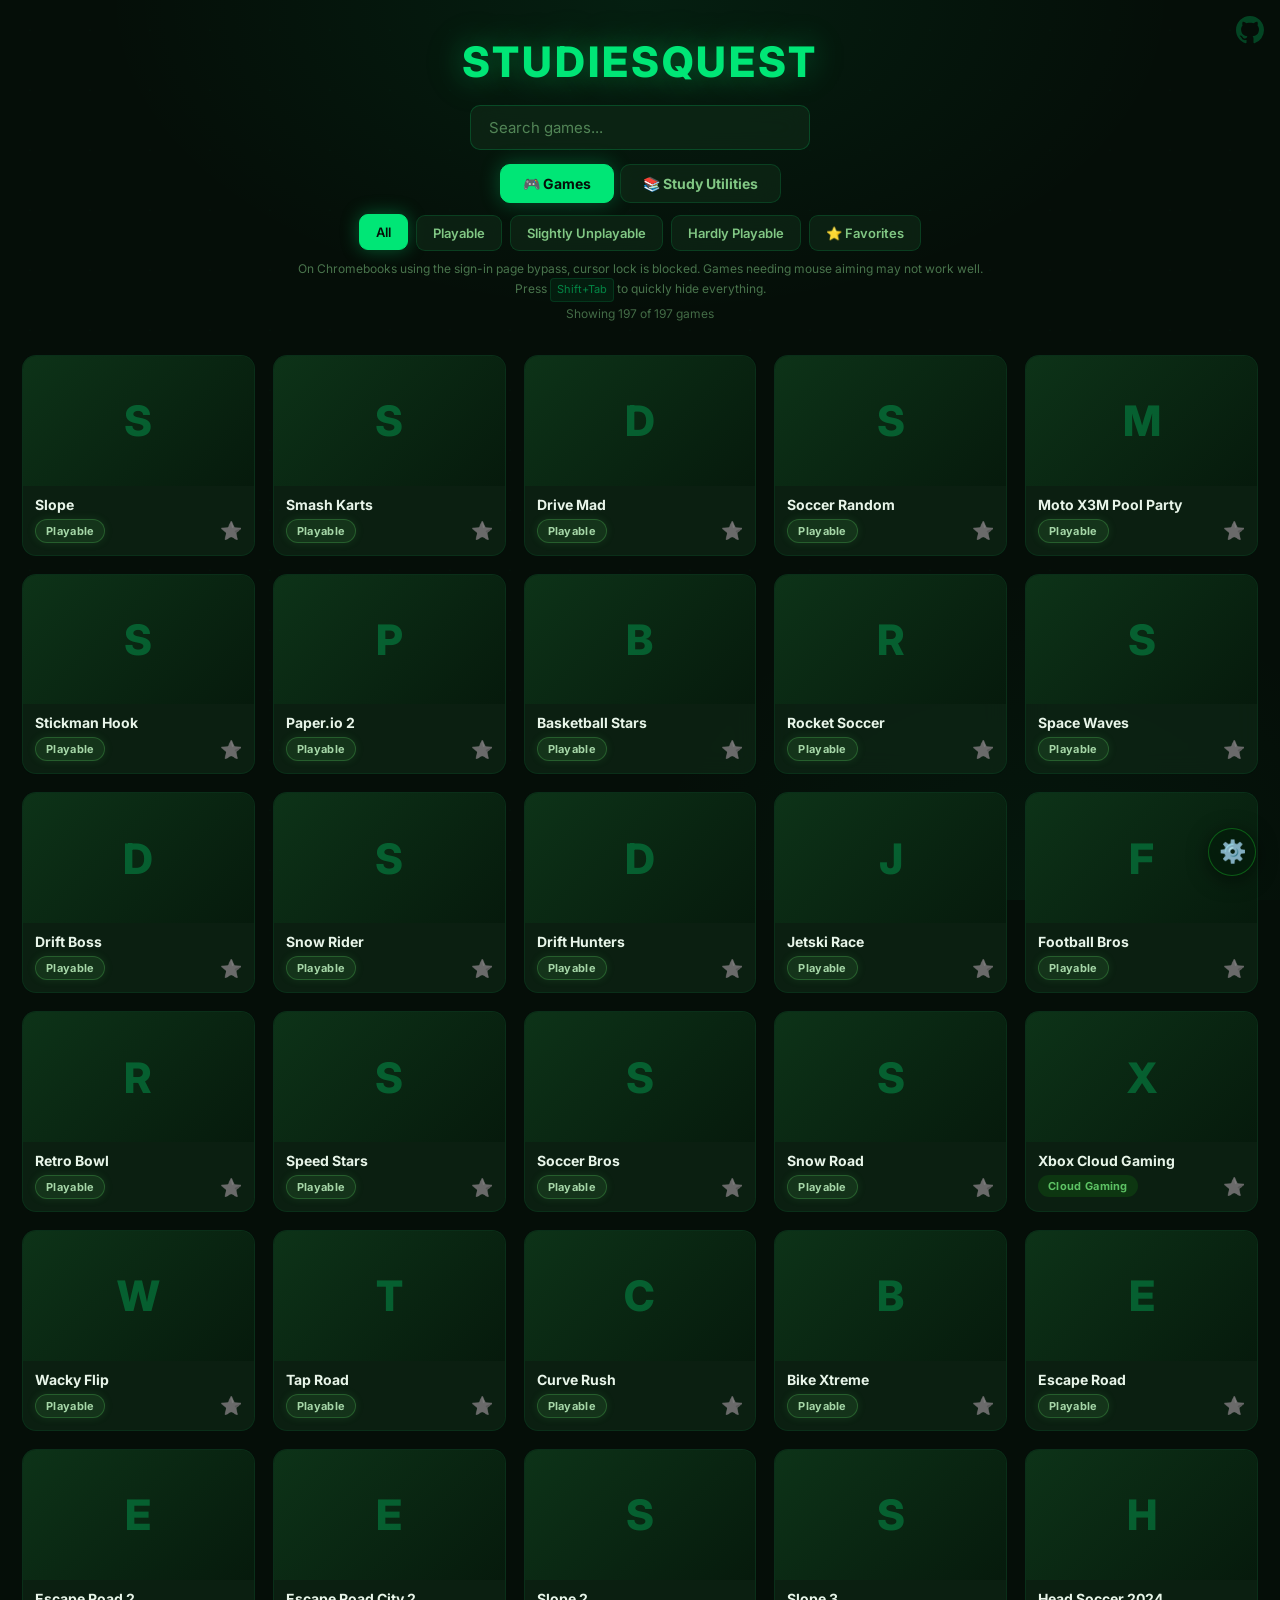
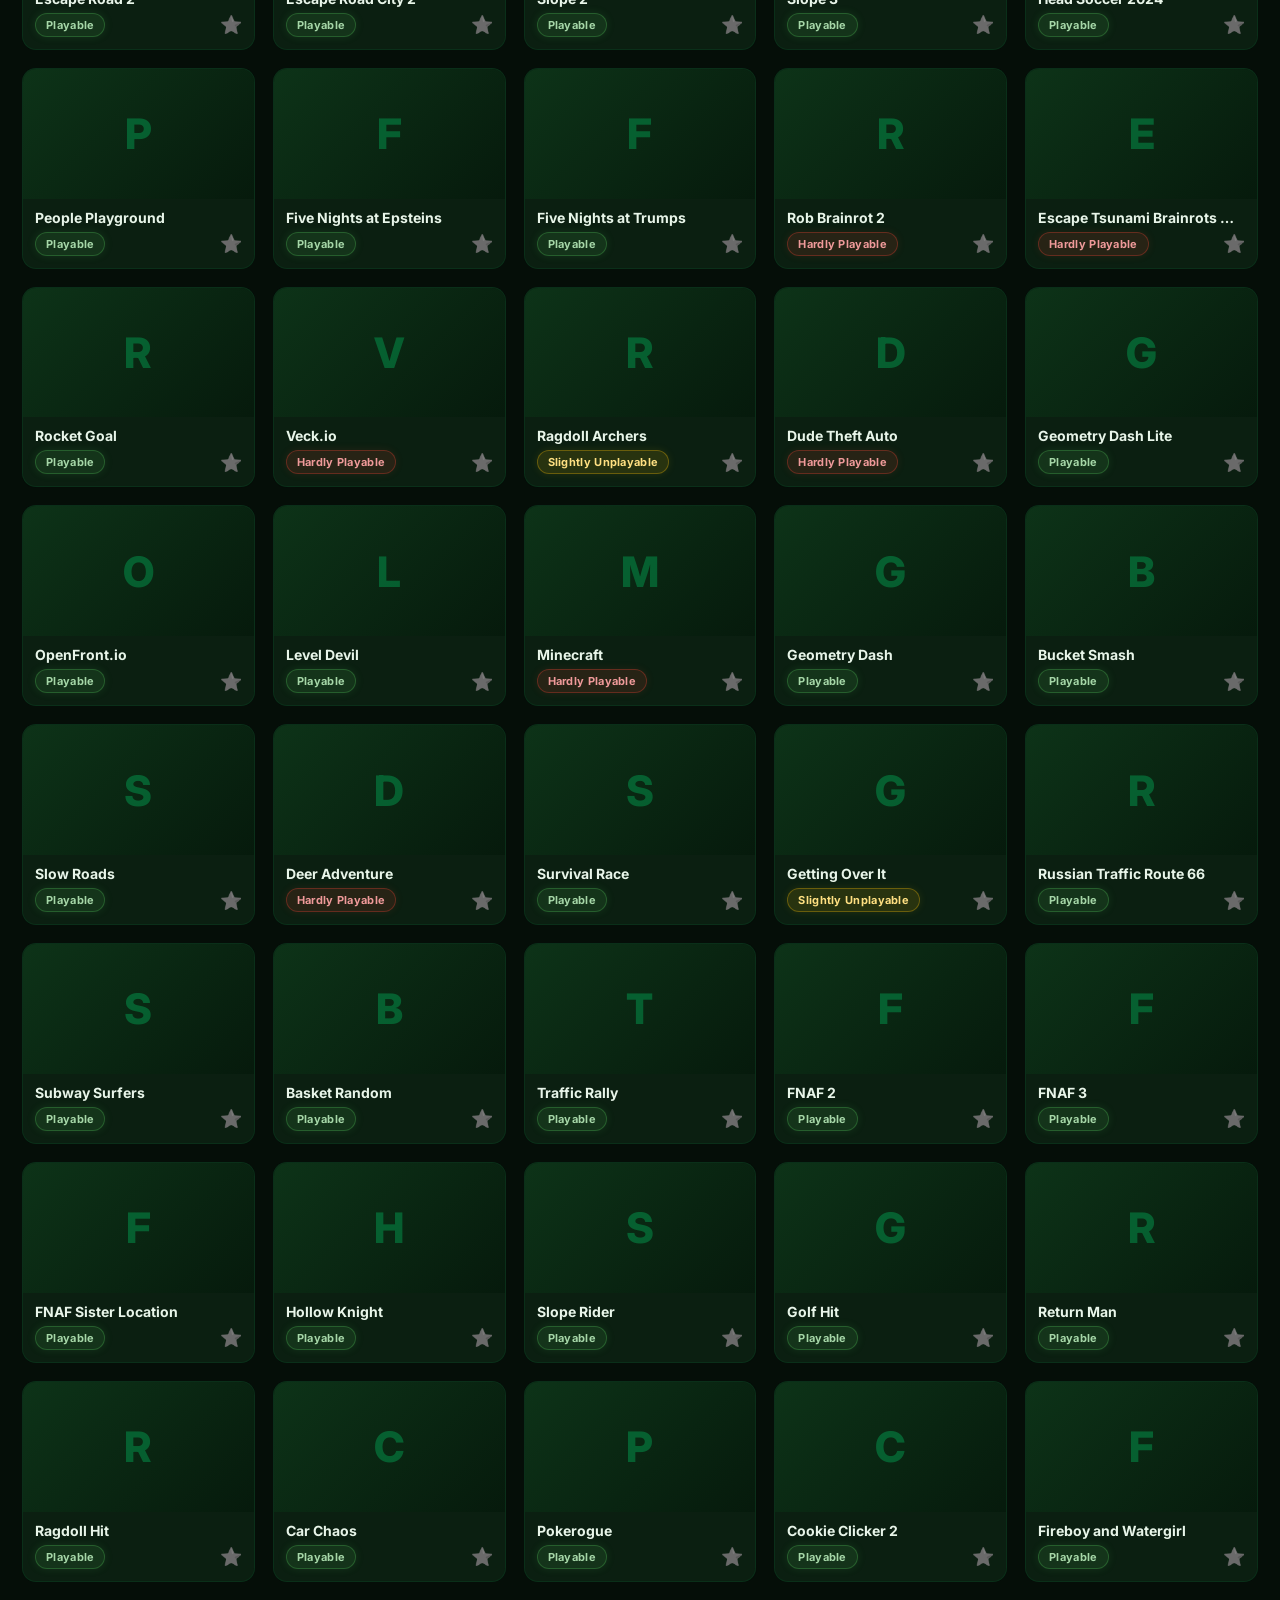
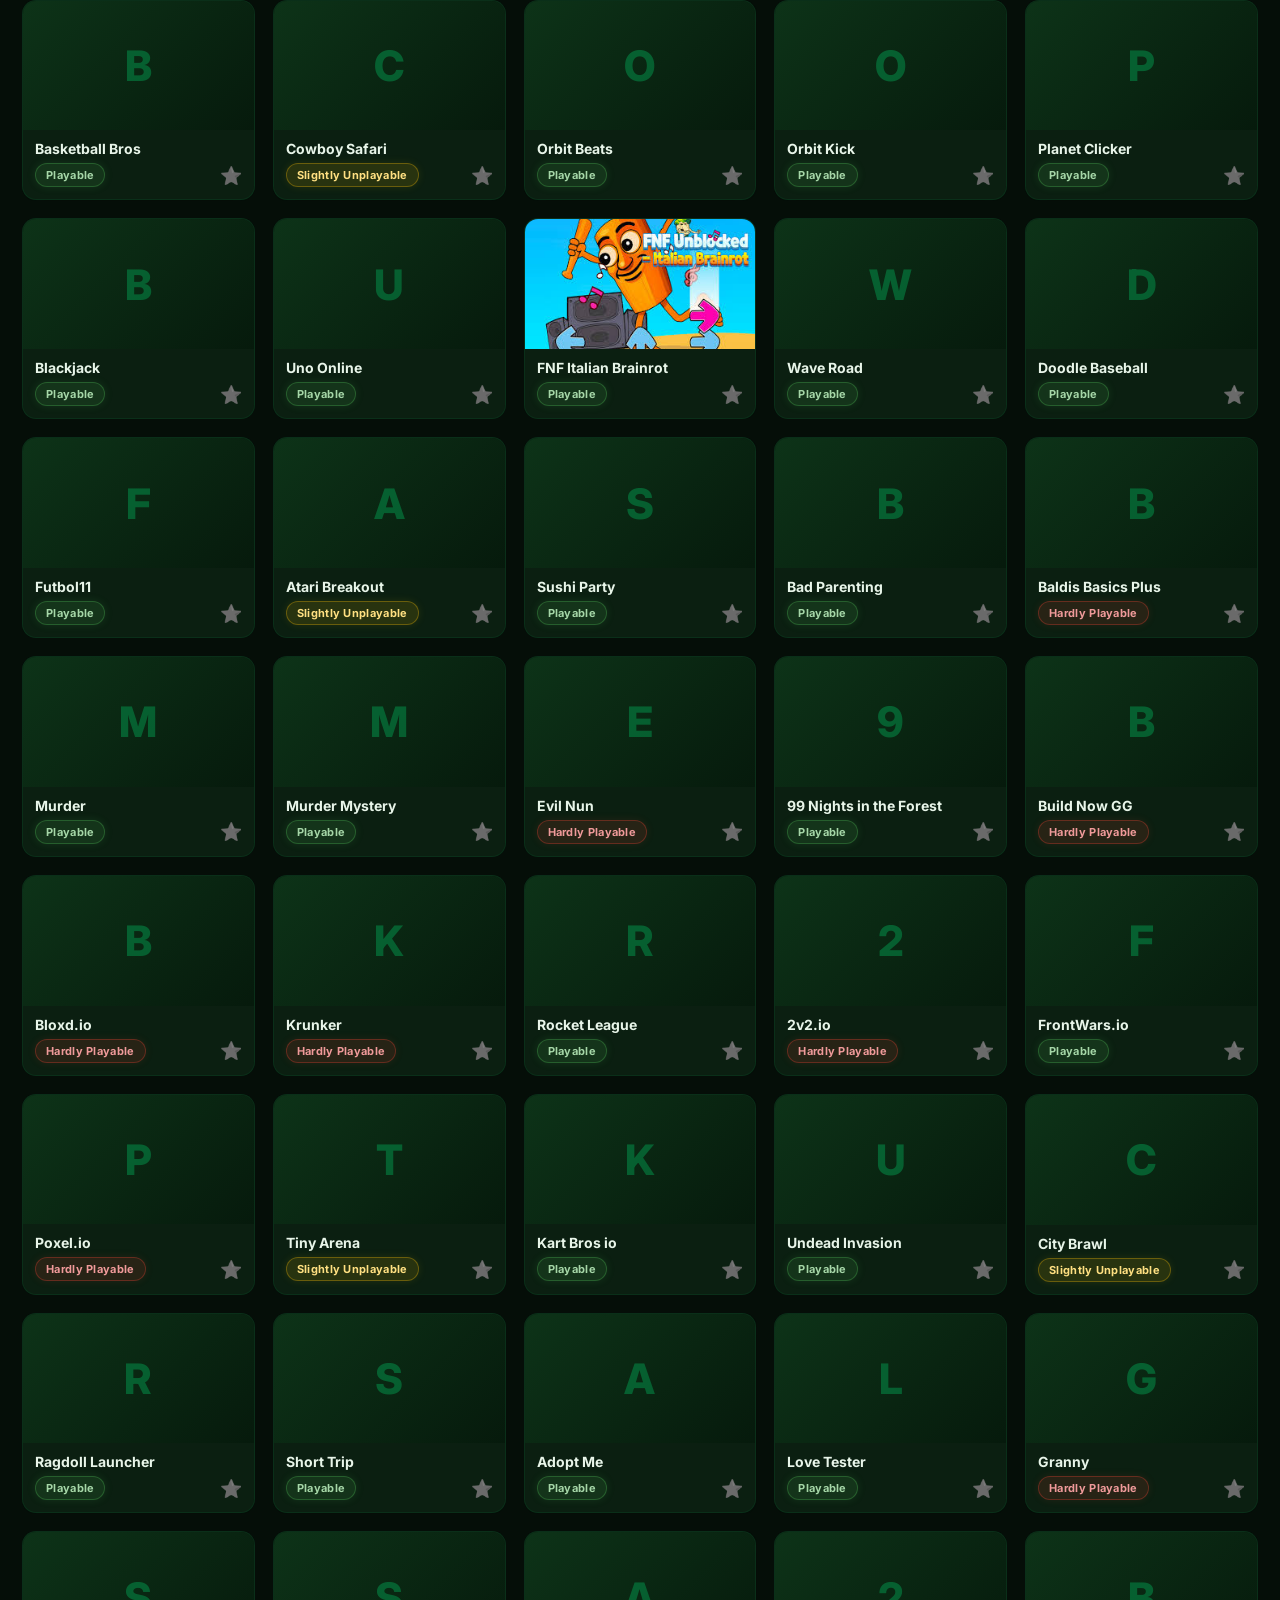
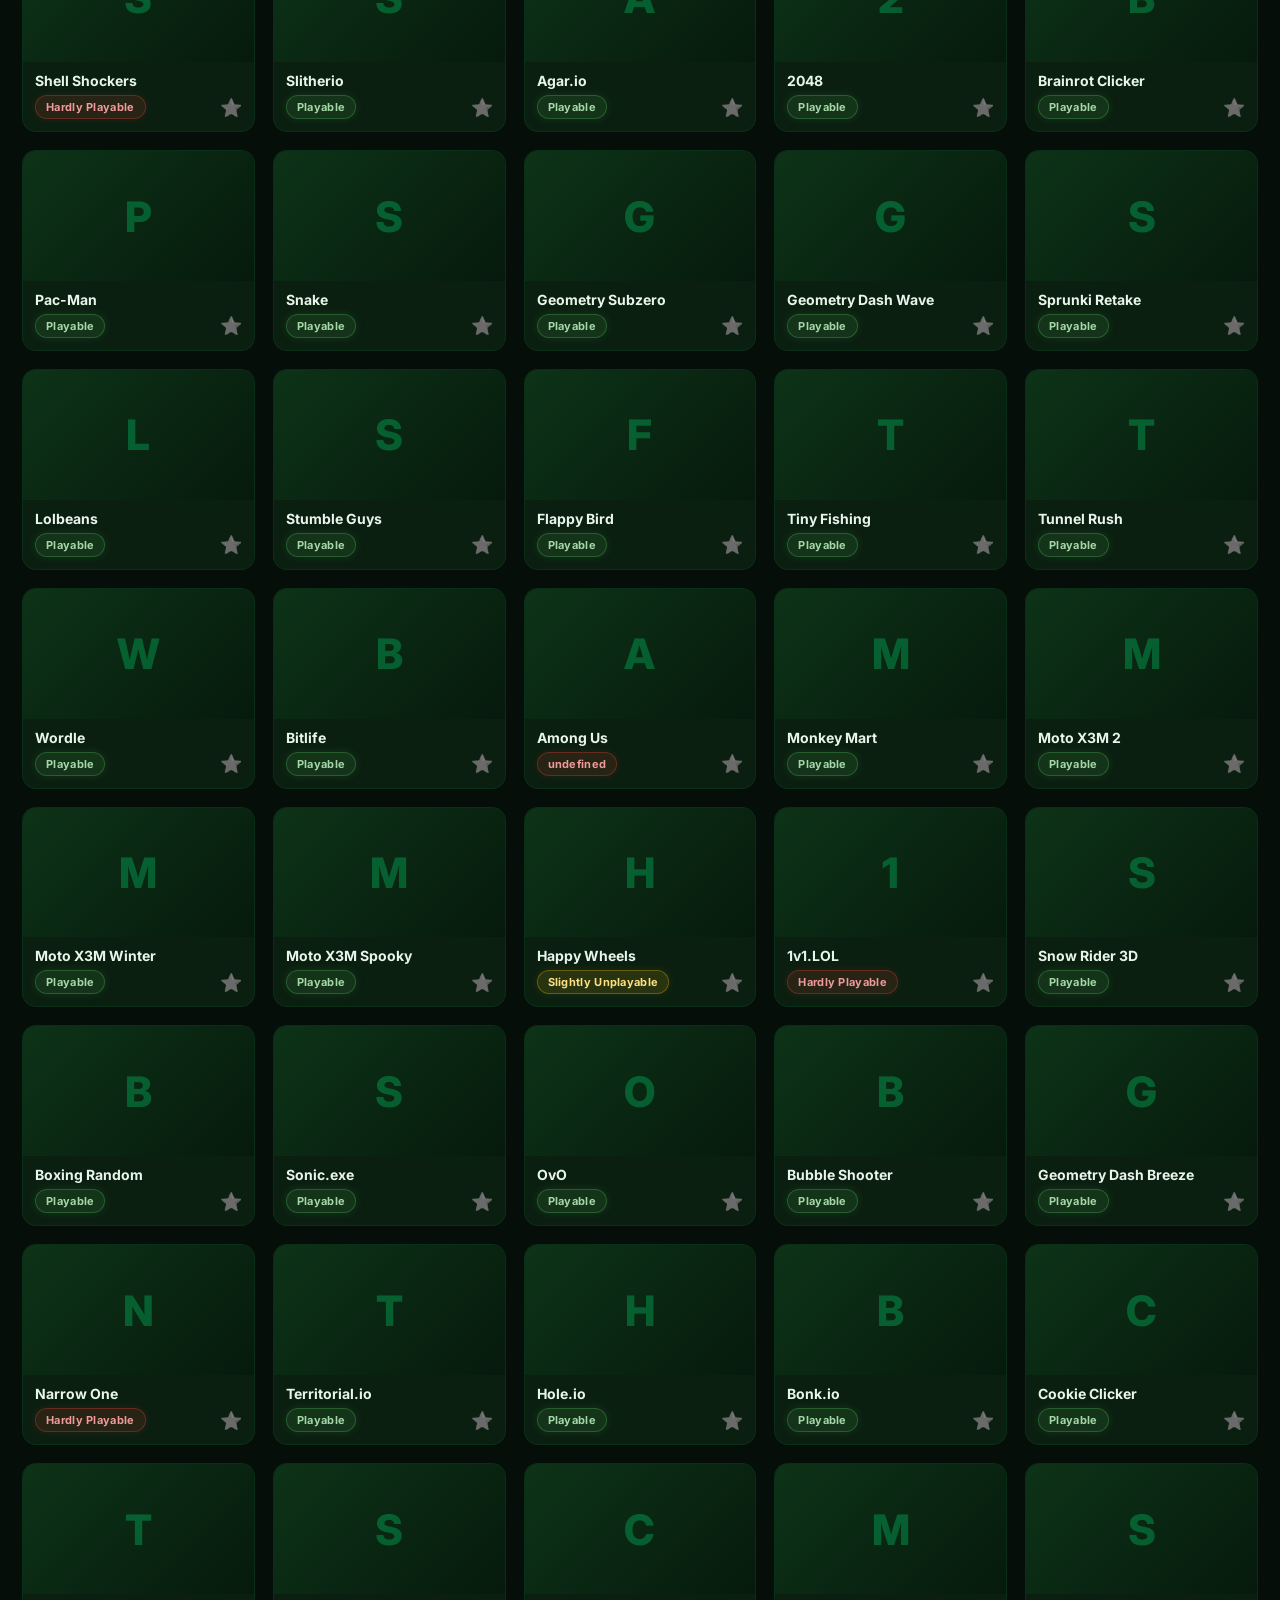
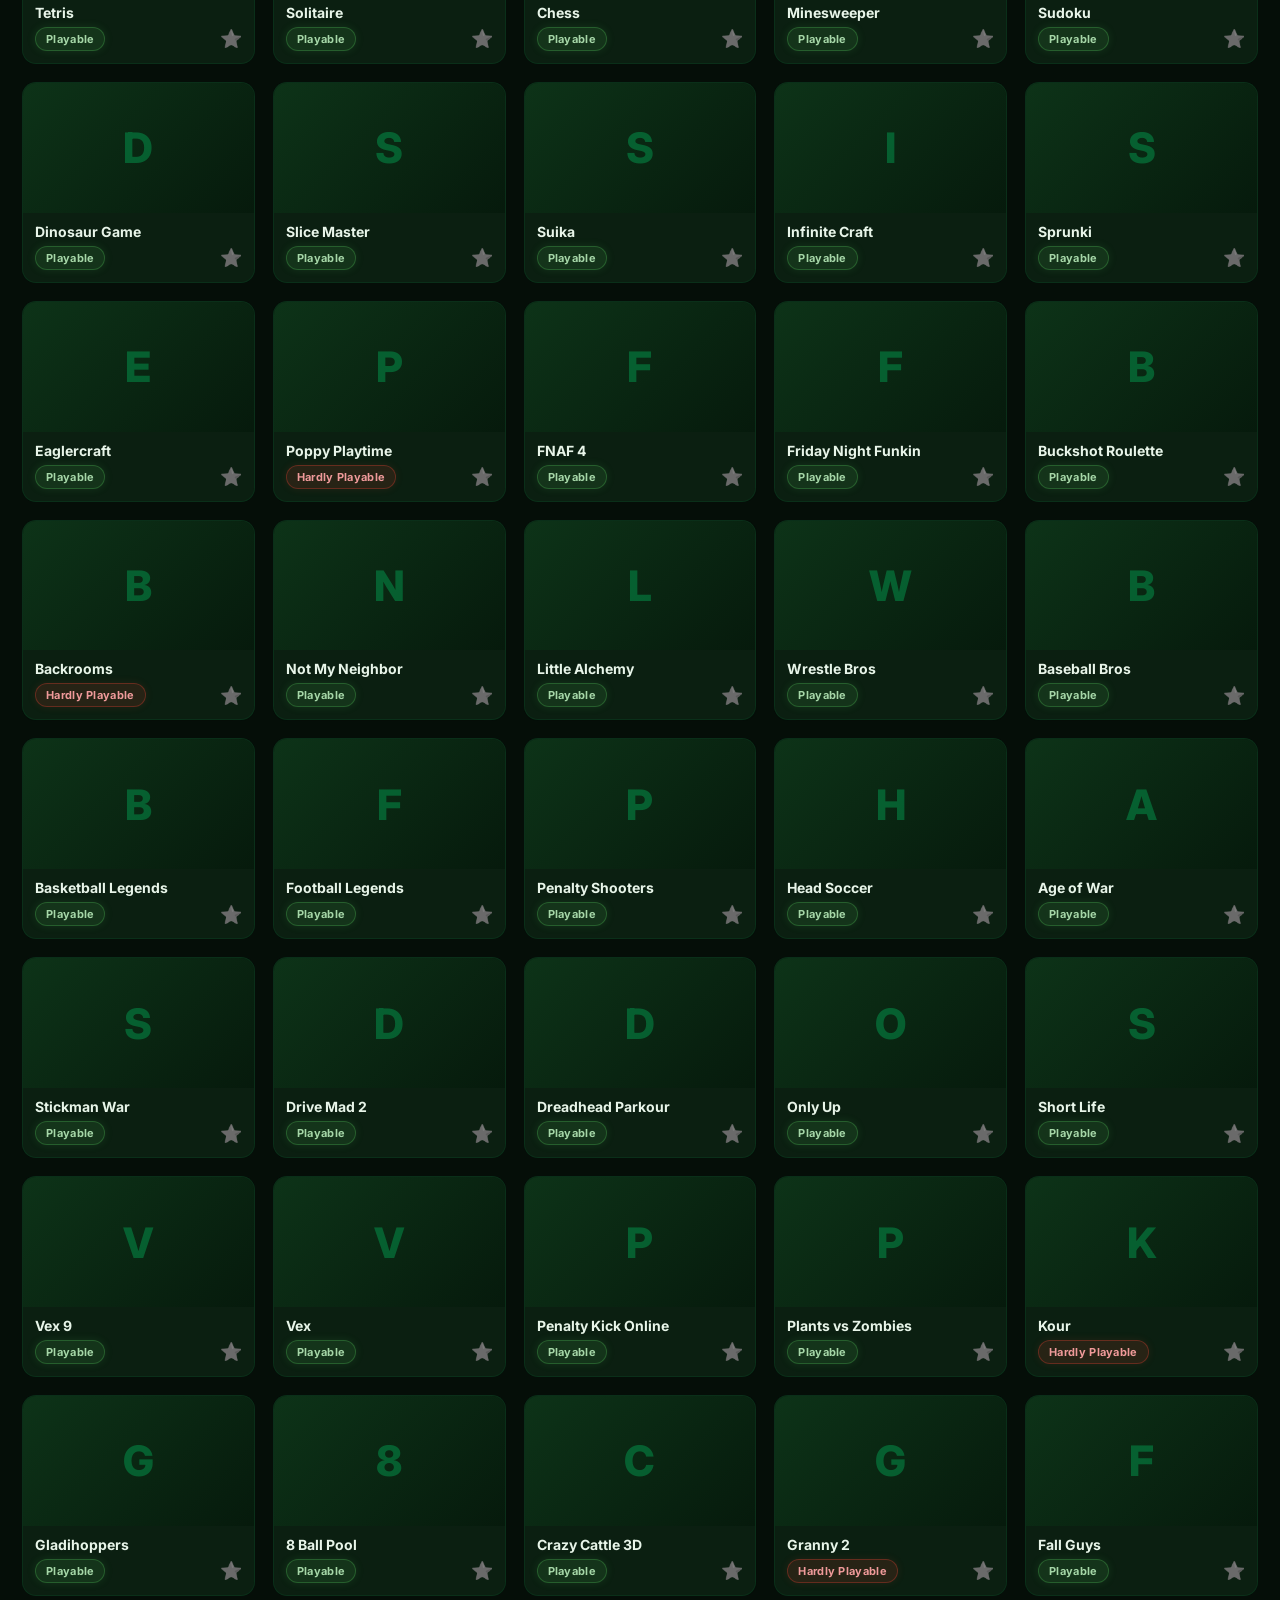
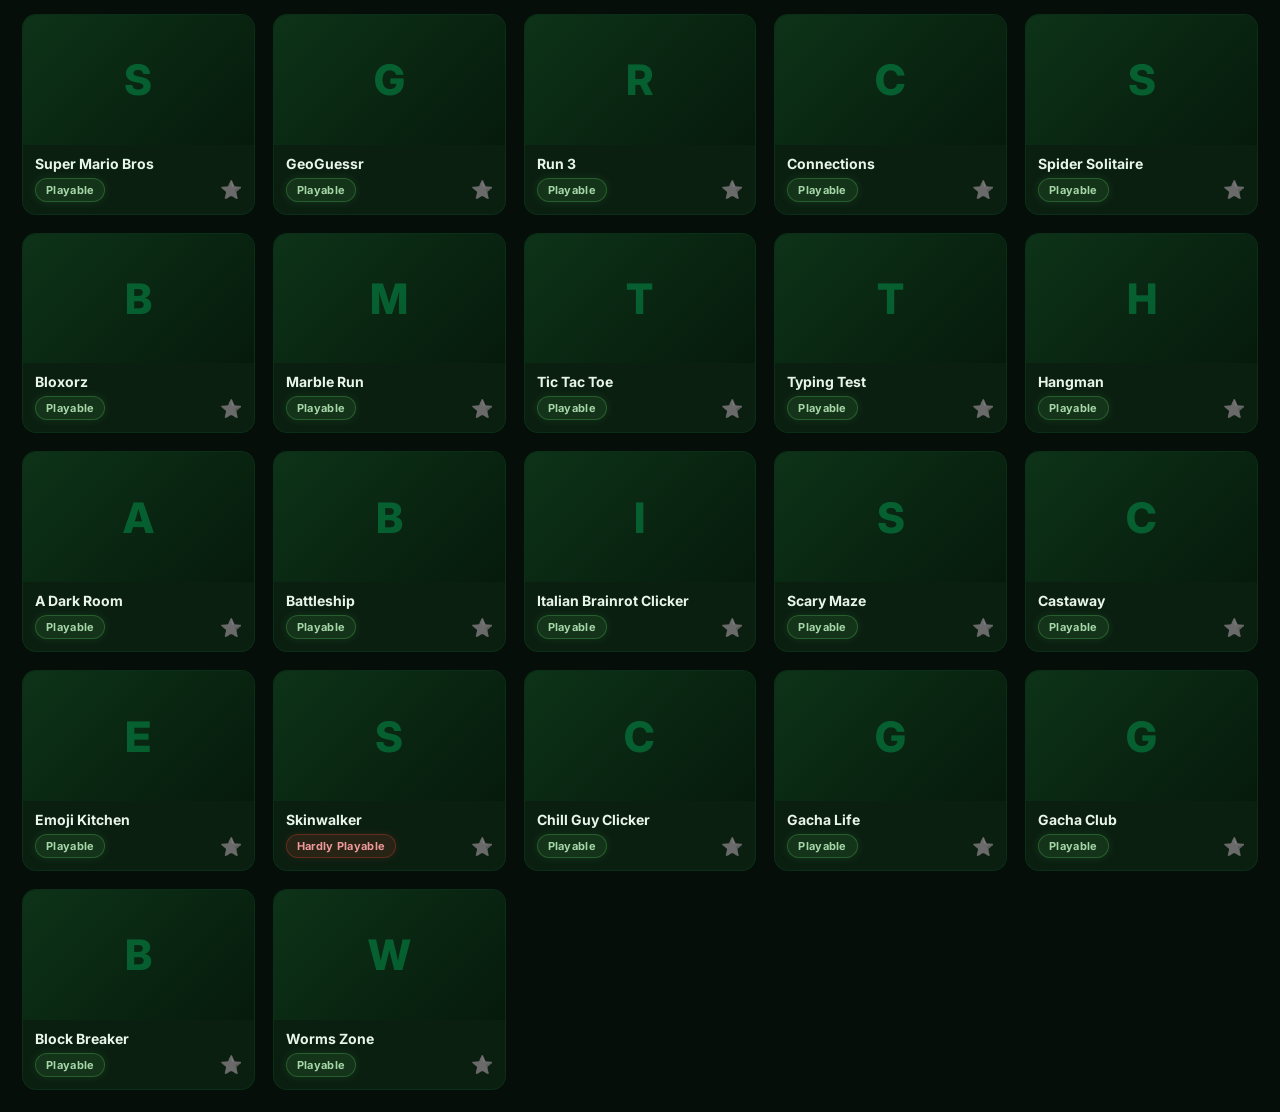
==== index.html @ 0394366f "Update index.html" ====
<!DOCTYPE html>
<html lang="en">

<head>
  <meta charset="UTF-8">
  <meta name="viewport" content="width=device-width, initial-scale=1.0">
  <title>StudiesQuest - Play Premium Unblocked Games Free</title>
  <meta name="description" content="Welcome to StudiesQuest! The ultimate premium unblocked games site. Play Subway Surfers, FNAF, Drift Boss, Slope, and over 100 free unblocked games perfectly optimized for Chromebooks and school.">
  <meta name="keywords" content="StudiesQuest, unblocked games, free games, chromebook games, play at school, HTML5 games, slope unblocked, FNAF games, study games">
  
  <link rel="icon" href="output.jpg" type="image/jpeg">
  <link rel="apple-touch-icon" href="output.jpg">
  
  <meta property="og:title" content="StudiesQuest - Premium Unblocked Games">
  <meta property="og:description" content="Play the best unblocked games safely and easily at StudiesQuest. Perfect for Chromebooks.">
  <meta property="og:image" content="output.jpg">
  <link rel="stylesheet" href="style.css">
</head>

<body>

  
  <div class="ad-sidebar ad-left">
    <button class="ad-close" onclick="this.parentElement.style.transform='translateX(-200%)'" title="Hide Ad">❮</button>
    <script>
      atOptions = {
        'key' : 'b64296e2ea256965fa584c721f19f8c1',
        'format' : 'iframe',
        'height' : 600,
        'width' : 160,
        'params' : {}
      };
    </script>
    <script src="https://www.highperformanceformat.com/b64296e2ea256965fa584c721f19f8c1/invoke.js"></script>
  </div>
  <div class="ad-sidebar ad-right">
    <button class="ad-close" onclick="this.parentElement.style.transform='translateX(200%)'" title="Hide Ad">❯</button>
    <script>
      atOptions = {
        'key' : 'b64296e2ea256965fa584c721f19f8c1',
        'format' : 'iframe',
        'height' : 600,
        'width' : 160,
        'params' : {}
      };
    </script>
    <script src="https://www.highperformanceformat.com/b64296e2ea256965fa584c721f19f8c1/invoke.js"></script>
  </div>

  
  <a id="gh-link" href="https://github.com/studiesquest/studiesquest.github.io" target="_blank" rel="noopener noreferrer" onclick="window.open(this.href,'_blank');return false;" title="GitHub">
    <svg viewBox="0 0 16 16" width="28" height="28" fill="currentColor">
      <path
        d="M8 0C3.58 0 0 3.58 0 8c0 3.54 2.29 6.53 5.47 7.59.4.07.55-.17.55-.38 0-.19-.01-.82-.01-1.49-2.01.37-2.53-.49-2.69-.94-.09-.23-.48-.94-.82-1.13-.28-.15-.68-.52-.01-.53.63-.01 1.08.58 1.23.82.72 1.21 1.87.87 2.33.66.07-.52.28-.87.51-1.07-1.78-.2-3.64-.89-3.64-3.95 0-.87.31-1.59.82-2.15-.08-.2-.36-1.02.08-2.12 0 0 .67-.21 2.2.82.64-.18 1.32-.27 2-.27.68 0 1.36.09 2 .27 1.53-1.04 2.2-.82 2.2-.82.44 1.1.16 1.92.08 2.12.51.56.82 1.27.82 2.15 0 3.07-1.87 3.75-3.65 3.95.29.25.54.73.54 1.48 0 1.07-.01 1.93-.01 2.2 0 .21.15.46.55.38A8.013 8.013 0 0016 8c0-4.42-3.58-8-8-8z" />
    </svg>
  </a>

  
  <button id="settings-btn" title="Panic Screen Settings">⚙️</button>

  <header>
    <h1>STUDIESQUEST</h1>

    <input id="search" placeholder="Search games...">

    
    <div class="tab-bar">
      <button class="tab-btn active" data-tab="games">🎮 Games</button>
      <button class="tab-btn" data-tab="utilities">📚 Study Utilities</button>
    </div>

    
    <div class="filters" id="game-filters">
      <button data-filter="All" class="active">All</button>
      <button data-filter="Playable">Playable</button>
      <button data-filter="Slightly Unplayable">Slightly Unplayable</button>
      <button data-filter="Hardly Playable">Hardly Playable</button>
      <button data-filter="Favorites">⭐ Favorites</button>
    </div>

    <p id="playable-info">
      On Chromebooks using the sign-in page bypass, cursor lock is blocked. Games needing mouse aiming may not work
      well. Press <kbd>Shift+Tab</kbd> to quickly hide everything.
    </p>
    <p id="game-count"></p>
  </header>

  
  <main id="grid"></main>

  
  <section id="utilities" style="display:none">
    <div class="util-grid">

      <div class="util-card" data-redirect="https://freefy.app/" id="util-music">
        <div class="util-icon">🎵</div>
        <h3>Music Player</h3>
        <p>Free lofi & chill beats — no ads, no login</p>
      </div>

      <div class="util-card" data-embed="https://www.desmos.com/calculator" id="util-desmos">
        <div class="util-icon">📐</div>
        <h3>Desmos Calculator</h3>
        <p>Graphing calculator</p>
      </div>

      <div class="util-card" data-redirect="https://www.youtube.com" id="util-yt">
        <div class="util-icon">📺</div>
        <h3>YouTube</h3>
        <p>Opens in a new tab</p>
      </div>

      <div class="util-card" data-redirect="https://chat.openai.com" id="util-chatgpt">
        <div class="util-icon">🤖</div>
        <h3>ChatGPT</h3>
        <p>Opens in a new tab</p>
      </div>

      <div class="util-card" data-redirect="https://docs.google.com" id="util-docs">
        <div class="util-icon">📝</div>
        <h3>Google Docs</h3>
        <p>Opens in a new tab</p>
      </div>

      <div class="util-card" data-redirect="https://docs.google.com/presentation" id="util-slides">
        <div class="util-icon">📊</div>
        <h3>Google Slides</h3>
        <p>Opens in a new tab</p>
      </div>


    </div>
  </section>

  
  <div id="modal">
    <button id="home">← HOME</button>
    <div id="game-loading-overlay" class="hidden" style="display:none;">
      <div class="loading-brand">STUDIESQUEST</div>
      <div class="loading-text">Loading main game...</div>
    </div>
    <iframe id="gameFrame" allowfullscreen></iframe>
  </div>

  
  <div id="redirect-popup">
    <div class="popup-card">
      <div class="popup-icon">🔗</div>
      <h2 id="popup-title">External Redirect</h2>
      <p id="popup-msg">This will open in a new tab. We can't embed this site — do you want to continue?</p>
      <div class="popup-url" id="popup-url"></div>
      <div class="popup-actions">
        <button id="popup-cancel">Cancel</button>
        <button id="popup-go">Continue &rarr;</button>
      </div>
    </div>
  </div>

  
  <div id="panic">
    
            <div class="panic-signin-container panic-email-container">
              <svg class="panic-google-logo" viewBox="0 0 76 24" width="76" height="24"
                xmlns="http://www.w3.org/2000/svg">
                <path
                  d="M9.44 11.693v2.85h5.45c-.22 1.503-1.637 4.398-5.45 4.398-3.284 0-5.964-2.73-5.964-6.096s2.68-6.096 5.964-6.096c1.84 0 3.072.784 3.774 1.455l2.254-2.172C13.91 4.58 11.895 3.5 9.44 3.5 4.225 3.5 0 7.726 0 12.94s4.225 9.44 9.44 9.44c5.45 0 9.073-3.832 9.073-9.24 0-.613-.06-1.127-.156-1.447H9.44"
                  fill="#4285F4" />
                <path
                  d="M29.98 12.833c0-3.37-2.316-5.83-5.657-5.83-3.34 0-5.753 2.46-5.753 5.83 0 3.328 2.413 5.817 5.753 5.817 3.34 0 5.657-2.49 5.657-5.817zm-2.85 0c0 1.96-1.39 3.26-2.807 3.26-1.417 0-2.825-1.3-2.825-3.26 0-1.983 1.408-3.275 2.825-3.275 1.418 0 2.807 1.292 2.807 3.275z"
                  fill="#EA4335" />
                <path
                  d="M42.3 12.833c0-3.37-2.317-5.83-5.658-5.83-3.34 0-5.753 2.46-5.753 5.83 0 3.328 2.413 5.817 5.753 5.817 3.34 0 5.658-2.49 5.658-5.817zm-2.85 0c0 1.96-1.39 3.26-2.808 3.26-1.417 0-2.825-1.3-2.825-3.26 0-1.983 1.408-3.275 2.825-3.275 1.418 0 2.808 1.292 2.808 3.275z"
                  fill="#FBBC05" />
                <path
                  d="M53.945 7.62v10.51c0 4.14-2.807 5.84-5.54 5.84-2.81 0-4.524-1.88-5.17-3.4l2.45-1.02c.41 1 1.41 2.05 2.71 2.05 1.77 0 2.89-1.09 2.89-3.18v-.78h-.09c-.61.75-1.8 1.44-3.18 1.44-3.04 0-5.69-2.58-5.69-5.77 0-3.21 2.65-5.82 5.69-5.82 1.39 0 2.57.69 3.18 1.42h.09V7.62h2.66zm-2.58 5.25c0-1.93-1.31-3.27-2.73-3.27-1.45 0-2.81 1.34-2.81 3.27 0 1.91 1.36 3.23 2.81 3.23 1.42 0 2.73-1.32 2.73-3.23z"
                  fill="#4285F4" />
                <path d="M57.695 3.8h2.86v14.65h-2.86V3.8z" fill="#34A853" />
                <path
                  d="M68.528 15.34l2.254 1.5c-.722 1.07-2.453 2.74-5.228 2.74-3.328 0-5.707-2.55-5.707-5.76 0-3.42 2.453-5.83 5.422-5.83 2.978 0 4.5 2.45 4.965 3.77l.285.71-7.85 3.25c.594 1.17 1.5 1.78 2.88 1.78 1.39 0 2.27-.68 2.98-1.45zm-6.02-2.77l5.06-2.1c-.28-.66-1.03-1.12-1.95-1.12-1.25 0-2.99 1.07-3.11 3.22z"
                  fill="#EA4335" />
              </svg>
              <h1 class="panic-signin-title">Sign in</h1>
              <p class="panic-signin-subtitle">to continue to <span id="panic-app-name">Google Docs</span></p>
              <div class="panic-signin-input-box">
                <input type="text" class="panic-signin-input" id="panic-email-input" placeholder=" ">
                <label class="panic-signin-label">Email or phone</label>
              </div>
              <div class="panic-signin-actions">
                <button class="panic-signin-forgot" id="panic-forgot">Forgot email?</button>
              </div>
              <p class="panic-signin-guest">Not your computer? Use Guest mode to sign in privately. <a href="#" id="panic-learn-more">Learn
                  more about using Guest mode</a></p>
              <div class="panic-signin-bottom">
                <button class="panic-signin-create" id="panic-create">Create account</button>
                <button class="panic-signin-next" id="panic-email-next">Next</button>
              </div>
            </div>

            <div class="panic-signin-container panic-create-container" style="display:none;">
              <svg class="panic-google-logo" viewBox="0 0 76 24" width="76" height="24" xmlns="http://www.w3.org/2000/svg">
                <path d="M9.44 11.693v2.85h5.45c-.22 1.503-1.637 4.398-5.45 4.398-3.284 0-5.964-2.73-5.964-6.096s2.68-6.096 5.964-6.096c1.84 0 3.072.784 3.774 1.455l2.254-2.172C13.91 4.58 11.895 3.5 9.44 3.5 4.225 3.5 0 7.726 0 12.94s4.225 9.44 9.44 9.44c5.45 0 9.073-3.832 9.073-9.24 0-.613-.06-1.127-.156-1.447H9.44" fill="#4285F4"/>
                <path d="M29.98 12.833c0-3.37-2.316-5.83-5.657-5.83-3.34 0-5.753 2.46-5.753 5.83 0 3.328 2.413 5.817 5.753 5.817 3.34 0 5.657-2.49 5.657-5.817zm-2.85 0c0 1.96-1.39 3.26-2.807 3.26-1.417 0-2.825-1.3-2.825-3.26 0-1.983 1.408-3.275 2.825-3.275 1.418 0 2.807 1.292 2.807 3.275z" fill="#EA4335"/>
                <path d="M42.3 12.833c0-3.37-2.317-5.83-5.658-5.83-3.34 0-5.753 2.46-5.753 5.83 0 3.328 2.413 5.817 5.753 5.817 3.34 0 5.658-2.49 5.658-5.817zm-2.85 0c0 1.96-1.39 3.26-2.808 3.26-1.417 0-2.825-1.3-2.825-3.26 0-1.983 1.408-3.275 2.825-3.275 1.418 0 2.808 1.292 2.808 3.275z" fill="#FBBC05"/>
                <path d="M53.945 7.62v10.51c0 4.14-2.807 5.84-5.54 5.84-2.81 0-4.524-1.88-5.17-3.4l2.45-1.02c.41 1 1.41 2.05 2.71 2.05 1.77 0 2.89-1.09 2.89-3.18v-.78h-.09c-.61.75-1.8 1.44-3.18 1.44-3.04 0-5.69-2.58-5.69-5.77 0-3.21 2.65-5.82 5.69-5.82 1.39 0 2.57.69 3.18 1.42h.09V7.62h2.66zm-2.58 5.25c0-1.93-1.31-3.27-2.73-3.27-1.45 0-2.81 1.34-2.81 3.27 0 1.91 1.36 3.23 2.81 3.23 1.42 0 2.73-1.32 2.73-3.23z" fill="#4285F4"/>
                <path d="M57.695 3.8h2.86v14.65h-2.86V3.8z" fill="#34A853"/>
                <path d="M68.528 15.34l2.254 1.5c-.722 1.07-2.453 2.74-5.228 2.74-3.328 0-5.707-2.55-5.707-5.76 0-3.42 2.453-5.83 5.422-5.83 2.978 0 4.5 2.45 4.965 3.77l.285.71-7.85 3.25c.594 1.17 1.5 1.78 2.88 1.78 1.39 0 2.27-.68 2.98-1.45zm-6.02-2.77l5.06-2.1c-.28-.66-1.03-1.12-1.95-1.12-1.25 0-2.99 1.07-3.11 3.22z" fill="#EA4335"/>
              </svg>
              <h1 class="panic-signin-title">Create your Google Account</h1>
              <p class="panic-signin-subtitle">to continue to <span class="panic-app-name-mirror">Google Docs</span></p>
              <div style="display:flex; gap:12px;">
                <div class="panic-signin-input-box" style="flex:1;">
                  <input type="text" class="panic-signin-input" placeholder=" ">
                  <label class="panic-signin-label">First name</label>
                </div>
                <div class="panic-signin-input-box" style="flex:1;">
                  <input type="text" class="panic-signin-input" placeholder=" ">
                  <label class="panic-signin-label">Last name</label>
                </div>
              </div>
              <div class="panic-signin-input-box">
                <input type="text" class="panic-signin-input" placeholder=" ">
                <label class="panic-signin-label">Username</label>
              </div>
              <p style="font-size:12px; color:#5f6368; margin:4px 0 16px;">You can use letters, numbers, and periods.</p>
              <div style="display:flex; gap:12px;">
                <div class="panic-signin-input-box" style="flex:1;">
                  <input type="password" class="panic-signin-input" placeholder=" ">
                  <label class="panic-signin-label">Password</label>
                </div>
                <div class="panic-signin-input-box" style="flex:1;">
                  <input type="password" class="panic-signin-input" placeholder=" ">
                  <label class="panic-signin-label">Confirm</label>
                </div>
              </div>
              <p style="font-size:12px; color:#5f6368; margin:4px 0 0;">Use 8 or more characters with a mix of letters, numbers &amp; symbols</p>
              <div class="panic-signin-bottom" style="margin-top:24px;">
                <button class="panic-signin-create" id="panic-create-back">Sign in instead</button>
                <button class="panic-signin-next" id="panic-create-next">Next</button>
              </div>
            </div>

            <div class="panic-signin-container panic-forgot-email-container" style="display:none;">
              <svg class="panic-google-logo" viewBox="0 0 76 24" width="76" height="24" xmlns="http://www.w3.org/2000/svg">
                <path d="M9.44 11.693v2.85h5.45c-.22 1.503-1.637 4.398-5.45 4.398-3.284 0-5.964-2.73-5.964-6.096s2.68-6.096 5.964-6.096c1.84 0 3.072.784 3.774 1.455l2.254-2.172C13.91 4.58 11.895 3.5 9.44 3.5 4.225 3.5 0 7.726 0 12.94s4.225 9.44 9.44 9.44c5.45 0 9.073-3.832 9.073-9.24 0-.613-.06-1.127-.156-1.447H9.44" fill="#4285F4"/>
                <path d="M29.98 12.833c0-3.37-2.316-5.83-5.657-5.83-3.34 0-5.753 2.46-5.753 5.83 0 3.328 2.413 5.817 5.753 5.817 3.34 0 5.657-2.49 5.657-5.817zm-2.85 0c0 1.96-1.39 3.26-2.807 3.26-1.417 0-2.825-1.3-2.825-3.26 0-1.983 1.408-3.275 2.825-3.275 1.418 0 2.807 1.292 2.807 3.275z" fill="#EA4335"/>
                <path d="M42.3 12.833c0-3.37-2.317-5.83-5.658-5.83-3.34 0-5.753 2.46-5.753 5.83 0 3.328 2.413 5.817 5.753 5.817 3.34 0 5.658-2.49 5.658-5.817zm-2.85 0c0 1.96-1.39 3.26-2.808 3.26-1.417 0-2.825-1.3-2.825-3.26 0-1.983 1.408-3.275 2.825-3.275 1.418 0 2.808 1.292 2.808 3.275z" fill="#FBBC05"/>
                <path d="M53.945 7.62v10.51c0 4.14-2.807 5.84-5.54 5.84-2.81 0-4.524-1.88-5.17-3.4l2.45-1.02c.41 1 1.41 2.05 2.71 2.05 1.77 0 2.89-1.09 2.89-3.18v-.78h-.09c-.61.75-1.8 1.44-3.18 1.44-3.04 0-5.69-2.58-5.69-5.77 0-3.21 2.65-5.82 5.69-5.82 1.39 0 2.57.69 3.18 1.42h.09V7.62h2.66zm-2.58 5.25c0-1.93-1.31-3.27-2.73-3.27-1.45 0-2.81 1.34-2.81 3.27 0 1.91 1.36 3.23 2.81 3.23 1.42 0 2.73-1.32 2.73-3.23z" fill="#4285F4"/>
                <path d="M57.695 3.8h2.86v14.65h-2.86V3.8z" fill="#34A853"/>
                <path d="M68.528 15.34l2.254 1.5c-.722 1.07-2.453 2.74-5.228 2.74-3.328 0-5.707-2.55-5.707-5.76 0-3.42 2.453-5.83 5.422-5.83 2.978 0 4.5 2.45 4.965 3.77l.285.71-7.85 3.25c.594 1.17 1.5 1.78 2.88 1.78 1.39 0 2.27-.68 2.98-1.45zm-6.02-2.77l5.06-2.1c-.28-.66-1.03-1.12-1.95-1.12-1.25 0-2.99 1.07-3.11 3.22z" fill="#EA4335"/>
              </svg>
              <h1 class="panic-signin-title">Find your email</h1>
              <p class="panic-signin-subtitle">Enter your recovery email or phone number</p>
              <div class="panic-signin-input-box">
                <input type="text" class="panic-signin-input" placeholder=" ">
                <label class="panic-signin-label">Phone number or recovery email</label>
              </div>
              <div class="panic-signin-input-box" style="margin-top:12px;">
                <input type="text" class="panic-signin-input" placeholder=" ">
                <label class="panic-signin-label">First name</label>
              </div>
              <div class="panic-signin-input-box" style="margin-top:12px;">
                <input type="text" class="panic-signin-input" placeholder=" ">
                <label class="panic-signin-label">Last name</label>
              </div>
              <div class="panic-signin-bottom" style="margin-top:24px;">
                <button class="panic-signin-create" id="panic-forgot-email-back">Sign in instead</button>
                <button class="panic-signin-next" id="panic-forgot-email-next">Next</button>
              </div>
            </div>

            <div class="panic-signin-container panic-forgot-pass-container" style="display:none;">
              <svg class="panic-google-logo" viewBox="0 0 76 24" width="76" height="24" xmlns="http://www.w3.org/2000/svg">
                <path d="M9.44 11.693v2.85h5.45c-.22 1.503-1.637 4.398-5.45 4.398-3.284 0-5.964-2.73-5.964-6.096s2.68-6.096 5.964-6.096c1.84 0 3.072.784 3.774 1.455l2.254-2.172C13.91 4.58 11.895 3.5 9.44 3.5 4.225 3.5 0 7.726 0 12.94s4.225 9.44 9.44 9.44c5.45 0 9.073-3.832 9.073-9.24 0-.613-.06-1.127-.156-1.447H9.44" fill="#4285F4"/>
                <path d="M29.98 12.833c0-3.37-2.316-5.83-5.657-5.83-3.34 0-5.753 2.46-5.753 5.83 0 3.328 2.413 5.817 5.753 5.817 3.34 0 5.657-2.49 5.657-5.817zm-2.85 0c0 1.96-1.39 3.26-2.807 3.26-1.417 0-2.825-1.3-2.825-3.26 0-1.983 1.408-3.275 2.825-3.275 1.418 0 2.807 1.292 2.807 3.275z" fill="#EA4335"/>
                <path d="M42.3 12.833c0-3.37-2.317-5.83-5.658-5.83-3.34 0-5.753 2.46-5.753 5.83 0 3.328 2.413 5.817 5.753 5.817 3.34 0 5.658-2.49 5.658-5.817zm-2.85 0c0 1.96-1.39 3.26-2.808 3.26-1.417 0-2.825-1.3-2.825-3.26 0-1.983 1.408-3.275 2.825-3.275 1.418 0 2.808 1.292 2.808 3.275z" fill="#FBBC05"/>
                <path d="M53.945 7.62v10.51c0 4.14-2.807 5.84-5.54 5.84-2.81 0-4.524-1.88-5.17-3.4l2.45-1.02c.41 1 1.41 2.05 2.71 2.05 1.77 0 2.89-1.09 2.89-3.18v-.78h-.09c-.61.75-1.8 1.44-3.18 1.44-3.04 0-5.69-2.58-5.69-5.77 0-3.21 2.65-5.82 5.69-5.82 1.39 0 2.57.69 3.18 1.42h.09V7.62h2.66zm-2.58 5.25c0-1.93-1.31-3.27-2.73-3.27-1.45 0-2.81 1.34-2.81 3.27 0 1.91 1.36 3.23 2.81 3.23 1.42 0 2.73-1.32 2.73-3.23z" fill="#4285F4"/>
                <path d="M57.695 3.8h2.86v14.65h-2.86V3.8z" fill="#34A853"/>
                <path d="M68.528 15.34l2.254 1.5c-.722 1.07-2.453 2.74-5.228 2.74-3.328 0-5.707-2.55-5.707-5.76 0-3.42 2.453-5.83 5.422-5.83 2.978 0 4.5 2.45 4.965 3.77l.285.71-7.85 3.25c.594 1.17 1.5 1.78 2.88 1.78 1.39 0 2.27-.68 2.98-1.45zm-6.02-2.77l5.06-2.1c-.28-.66-1.03-1.12-1.95-1.12-1.25 0-2.99 1.07-3.11 3.22z" fill="#EA4335"/>
              </svg>
              <h1 class="panic-signin-title">Account recovery</h1>
              <p class="panic-signin-subtitle" id="panic-recovery-email-show"></p>
              <p class="panic-signin-subtitle">Enter the last password you remember for this Google Account</p>
              <div class="panic-signin-input-box">
                <input type="password" class="panic-signin-input" placeholder=" ">
                <label class="panic-signin-label">Last password you remember</label>
              </div>
              <div class="panic-signin-bottom" style="margin-top:24px;">
                <button class="panic-signin-create" id="panic-forgot-pass-try">Try another way</button>
                <button class="panic-signin-next" id="panic-forgot-pass-next">Next</button>
              </div>
            </div>

            <div id="panic-learn-more-tooltip" style="display:none;">
              <div class="panic-tooltip-card">
                <h3>Guest mode</h3>
                <p>If this isn't your computer, you can use Guest mode to sign in privately. <strong>Guest mode</strong> keeps your browsing activity separate from anyone who uses this computer. When you're done, close all Guest windows and your browsing info is deleted.</p>
                <p style="margin-top:8px;">This won't affect how data is handled by the websites you visit, including Google.</p>
                <button id="panic-tooltip-close" class="panic-signin-next" style="margin-top:12px;">Got it</button>
              </div>
            </div>

            
            <div class="panic-signin-container panic-password-container" style="display:none; text-align:center;">
              <svg class="panic-google-logo" viewBox="0 0 76 24" width="76" height="24"
                xmlns="http://www.w3.org/2000/svg" style="margin: 0 auto 16px;">
                <path
                  d="M9.44 11.693v2.85h5.45c-.22 1.503-1.637 4.398-5.45 4.398-3.284 0-5.964-2.73-5.964-6.096s2.68-6.096 5.964-6.096c1.84 0 3.072.784 3.774 1.455l2.254-2.172C13.91 4.58 11.895 3.5 9.44 3.5 4.225 3.5 0 7.726 0 12.94s4.225 9.44 9.44 9.44c5.45 0 9.073-3.832 9.073-9.24 0-.613-.06-1.127-.156-1.447H9.44"
                  fill="#4285F4" />
                <path
                  d="M29.98 12.833c0-3.37-2.316-5.83-5.657-5.83-3.34 0-5.753 2.46-5.753 5.83 0 3.328 2.413 5.817 5.753 5.817 3.34 0 5.657-2.49 5.657-5.817zm-2.85 0c0 1.96-1.39 3.26-2.807 3.26-1.417 0-2.825-1.3-2.825-3.26 0-1.983 1.408-3.275 2.825-3.275 1.418 0 2.807 1.292 2.807 3.275z"
                  fill="#EA4335" />
                <path
                  d="M42.3 12.833c0-3.37-2.317-5.83-5.658-5.83-3.34 0-5.753 2.46-5.753 5.83 0 3.328 2.413 5.817 5.753 5.817 3.34 0 5.658-2.49 5.658-5.817zm-2.85 0c0 1.96-1.39 3.26-2.808 3.26-1.417 0-2.825-1.3-2.825-3.26 0-1.983 1.408-3.275 2.825-3.275 1.418 0 2.808 1.292 2.808 3.275z"
                  fill="#FBBC05" />
                <path
                  d="M53.945 7.62v10.51c0 4.14-2.807 5.84-5.54 5.84-2.81 0-4.524-1.88-5.17-3.4l2.45-1.02c.41 1 1.41 2.05 2.71 2.05 1.77 0 2.89-1.09 2.89-3.18v-.78h-.09c-.61.75-1.8 1.44-3.18 1.44-3.04 0-5.69-2.58-5.69-5.77 0-3.21 2.65-5.82 5.69-5.82 1.39 0 2.57.69 3.18 1.42h.09V7.62h2.66zm-2.58 5.25c0-1.93-1.31-3.27-2.73-3.27-1.45 0-2.81 1.34-2.81 3.27 0 1.91 1.36 3.23 2.81 3.23 1.42 0 2.73-1.32 2.73-3.23z"
                  fill="#4285F4" />
                <path d="M57.695 3.8h2.86v14.65h-2.86V3.8z" fill="#34A853" />
                <path
                  d="M68.528 15.34l2.254 1.5c-.722 1.07-2.453 2.74-5.228 2.74-3.328 0-5.707-2.55-5.707-5.76 0-3.42 2.453-5.83 5.422-5.83 2.978 0 4.5 2.45 4.965 3.77l.285.71-7.85 3.25c.594 1.17 1.5 1.78 2.88 1.78 1.39 0 2.27-.68 2.98-1.45zm-6.02-2.77l5.06-2.1c-.28-.66-1.03-1.12-1.95-1.12-1.25 0-2.99 1.07-3.11 3.22z"
                  fill="#EA4335" />
              </svg>
              <h1 class="panic-signin-title" style="text-align:center;">Welcome</h1>
              <div class="panic-user-pill">
                <div class="panic-user-icon">
                  <svg focusable="false" viewBox="0 0 24 24">
                    <path
                      d="M12 2C6.48 2 2 6.48 2 12s4.48 10 10 10 10-4.48 10-10S17.52 2 12 2zm0 3c1.66 0 3 1.34 3 3s-1.34 3-3 3-3-1.34-3-3 1.34-3 3-3zm0 14.2c-2.5 0-4.71-1.28-6-3.22.03-1.99 4-3.08 6-3.08 1.99 0 5.97 1.09 6 3.08-1.29 1.94-3.5 3.22-6 3.22z"
                      fill="#5f6368" />
                  </svg>
                </div>
                <span id="panic-email-display">student@school.edu</span>
                <svg focusable="false" viewBox="0 0 24 24" class="panic-pill-drop">
                  <path d="M7 10l5 5 5-5z" fill="#5f6368" />
                </svg>
              </div>
              <div class="panic-signin-input-box" style="margin-top:40px; text-align:left;">
                <input type="password" class="panic-signin-input" placeholder=" ">
                <label class="panic-signin-label">Enter your password</label>
              </div>
              <div class="panic-show-pass">
                <input type="checkbox" id="panic-show-cb">
                <label for="panic-show-cb">Show password</label>
              </div>
              <div class="panic-pass-error" id="panic-pass-error">Wrong password. Try again or click Forgot password to reset it.</div>
              <div class="panic-signin-bottom" style="margin-top:48px;">
                <button class="panic-signin-create" id="panic-pass-forgot">Forgot password?</button>
                <button class="panic-signin-next" id="panic-pass-next">Next</button>
              </div>
            </div>

            
            <div class="panic-docs-bug-container" style="display:none;">
              <div class="panic-docs-header">
                <div class="panic-docs-left">
                  <svg focusable="false" viewBox="0 0 24 24" width="24" height="24" fill="#5f6368">
                    <path d="M3 18h18v-2H3v2zm0-5h18v-2H3v2zm0-7v2h18V6H3z" />
                  </svg>
                  <div class="panic-docs-logo">
                    <svg viewBox="0 0 40 40" width="40px" height="40px">
                      <path fill="#4285F4"
                        d="M26.5,2H13.5C11.567,2,10,3.567,10,5.5v29c0,1.933,1.567,3.5,3.5,3.5h23c1.933,0,3.5-1.567,3.5-3.5V15L26.5,2z">
                      </path>
                      <path fill="#2E58A6" d="M26.5,2v13h13L26.5,2z"></path>
                    </svg>
                    <span class="panic-docs-title">Docs</span>
                  </div>
                </div>
                <div class="panic-docs-search">
                  <svg focusable="false" viewBox="0 0 24 24" width="24" height="24" fill="#5f6368">
                    <path
                      d="M15.5 14h-.79l-.28-.27C15.41 12.59 16 11.11 16 9.5 16 5.91 13.09 3 9.5 3S3 5.91 3 9.5 5.91 16 9.5 16c1.61 0 3.09-.59 4.23-1.57l.27.28v.79l5 4.99L20.49 19l-4.99-5zm-6 0C7.01 14 5 11.99 5 9.5S7.01 5 9.5 5 14 7.01 14 9.5 11.99 14 9.5 14z" />
                  </svg>
                  <input type="text" placeholder="Search">
                </div>
                <div class="panic-docs-right">
                  
                  <div class="panic-docs-profile-bugged"></div>
                </div>
              </div>

              <div class="panic-docs-error-toast">
                <span>Something went wrong. Please reload.</span>
                <button class="panic-retry-btn">Retry</button>
              </div>

              <div class="panic-docs-main-content">
                <h2>Start a new document</h2>
                <div class="panic-docs-grid">
                  <div class="panic-docs-sq"><div class="panic-template-label">Blank</div></div>
                  <div class="panic-docs-sq"><div class="panic-template-label">Resume</div></div>
                  <div class="panic-docs-sq"><div class="panic-template-label">Letter</div></div>
                  <div class="panic-docs-sq"><div class="panic-template-label">Project proposal</div></div>
                  <div class="panic-docs-sq"><div class="panic-template-label">Brochure</div></div>
                </div>

                <h2 style="margin-top:40px;">Recent documents</h2>
                <div class="panic-docs-list-bug">
                  <div class="panic-docs-row">
                    <svg viewBox="0 0 24 24" width="20" height="20" fill="#4285F4"><path d="M14 2H6c-1.1 0-2 .9-2 2v16c0 1.1.9 2 2 2h12c1.1 0 2-.9 2-2V8l-6-6zm4 18H6V4h7v5h5v11z"/></svg>
                    <span class="panic-doc-name">Untitled document</span>
                    <span class="panic-doc-date">Mar 26, 2026</span>
                    <span class="panic-doc-owner">me</span>
                  </div>
                  <div class="panic-docs-row">
                    <svg viewBox="0 0 24 24" width="20" height="20" fill="#4285F4"><path d="M14 2H6c-1.1 0-2 .9-2 2v16c0 1.1.9 2 2 2h12c1.1 0 2-.9 2-2V8l-6-6zm4 18H6V4h7v5h5v11z"/></svg>
                    <span class="panic-doc-name">Science Lab Report — Period 3</span>
                    <span class="panic-doc-date">Mar 24, 2026</span>
                    <span class="panic-doc-owner">me</span>
                  </div>
                  <div class="panic-docs-row">
                    <svg viewBox="0 0 24 24" width="20" height="20" fill="#4285F4"><path d="M14 2H6c-1.1 0-2 .9-2 2v16c0 1.1.9 2 2 2h12c1.1 0 2-.9 2-2V8l-6-6zm4 18H6V4h7v5h5v11z"/></svg>
                    <span class="panic-doc-name">English Essay Draft</span>
                    <span class="panic-doc-date">Mar 20, 2026</span>
                    <span class="panic-doc-owner">me</span>
                  </div>
                  <div class="panic-docs-row">
                    <svg viewBox="0 0 24 24" width="20" height="20" fill="#4285F4"><path d="M14 2H6c-1.1 0-2 .9-2 2v16c0 1.1.9 2 2 2h12c1.1 0 2-.9 2-2V8l-6-6zm4 18H6V4h7v5h5v11z"/></svg>
                    <span class="panic-doc-name">History Notes — Chapter 12</span>
                    <span class="panic-doc-date">Mar 18, 2026</span>
                    <span class="panic-doc-owner">me</span>
                  </div>
                </div>
              </div>
            </div>
          </div>
  </div>

  
  <div id="settings-modal">
    <div class="settings-card">
      <h2>⚙️ Panic Screen Settings</h2>
      <div class="settings-section">
        <label>Panic Theme</label>
        <div class="theme-picker" id="theme-picker">
          <button class="theme-btn active" data-theme="docs">📝 Docs</button>
          <button class="theme-btn" data-theme="slides">📊 Slides</button>
          <button class="theme-btn" data-theme="drive">📁 Drive</button>
          <button class="theme-btn" data-theme="gmail">✉️ Gmail</button>
          <button class="theme-btn" data-theme="classroom">🎓 Classroom</button>
          <button class="theme-btn" data-theme="calendar">📅 Calendar</button>
          <button class="theme-btn" data-theme="photos">📷 Photos</button>
          <button class="theme-btn" data-theme="keep">📋 Keep</button>
          <button class="theme-btn" data-theme="maps">🗺️ Maps</button>
          <button class="theme-btn" data-theme="meet">📹 Meet</button>
        </div>
      </div>
      <div class="settings-section">
        <label for="settings-email">Set Email</label>
        <input type="text" id="settings-email" placeholder="student@school.edu">
      </div>
      <div class="settings-section">
        <label for="settings-password">Set Password</label>
        <input type="password" id="settings-password" placeholder="Set your panic password">
      </div>
      <div class="settings-section" style="margin-top: 15px;">
        <label style="display:flex; align-items:center; gap:8px;">
          <input type="checkbox" id="settings-force-panic" style="width:18px;height:18px;accent-color:#00e676;">
          Force Panic Focus (Experimental)
        </label>
        <p style="font-size:12px; color:#81c784; margin-top:6px; line-height:1.4;">
          Forces the browser to keep keyboard focus so Shift+Tab always works. <br>
          <b>Note:</b> May cause control issues in games that require mouse clicking to look around (like 1v1.LOL). Only enable if games are ignoring your panic key.
        </p>
      </div>
      <div class="settings-bottom">
        <button id="settings-save">✅ Save Settings</button>
        <button id="settings-close">✖ Close</button>
      </div>
    </div>
  </div>

  <script src="games.js"></script>
  <script src="main.js"></script>

</body>

</html>
---- style.css ----
@import url('https://fonts.googleapis.com/css2?family=Inter:wght@400;600;700;800&display=swap');


:root {
  --bg-deep: #050e08;
  --bg-mid: #0a1e10;
  --bg-card: rgba(16, 42, 24, 0.65);
  --accent: #00e676;
  --accent-dim: rgba(0, 230, 118, 0.15);
  --accent-glow: rgba(0, 230, 118, 0.35);
  --text: #e8f5e9;
  --text-muted: #81c784;
  --radius: 14px;
  --glass-blur: 12px;
}



* {
  box-sizing: border-box;
  margin: 0;
  padding: 0;
}

body {
  font-family: 'Inter', system-ui, sans-serif;
  background: var(--bg-deep);
  color: var(--text);
  overflow-x: hidden;
  min-height: 100vh;
}

body::before {
  content: "";
  position: fixed;
  inset: 0;
  background:
    radial-gradient(ellipse 60% 50% at 50% 0%, rgba(0, 230, 118, 0.08) 0%, transparent 70%),
    radial-gradient(ellipse 50% 60% at 80% 100%, rgba(0, 180, 90, 0.06) 0%, transparent 60%),
    var(--bg-deep);
  z-index: -2;
}

body::after {
  content: "";
  position: fixed;
  inset: 0;
  background: url("data:image/svg+xml,%3Csvg width='60' height='60' xmlns='http://www.w3.org/2000/svg'%3E%3Cdefs%3E%3Cpattern id='g' width='60' height='60' patternUnits='userSpaceOnUse'%3E%3Ccircle cx='30' cy='30' r='.6' fill='%2300e676' opacity='.07'/%3E%3C/pattern%3E%3C/defs%3E%3Crect width='60' height='60' fill='url(%23g)'/%3E%3C/svg%3E");
  z-index: -1;
  pointer-events: none;
}


::-webkit-scrollbar {
  width: 8px;
}

::-webkit-scrollbar-track {
  background: var(--bg-deep);
}

::-webkit-scrollbar-thumb {
  background: var(--accent-dim);
  border-radius: 9px;
}

::-webkit-scrollbar-thumb:hover {
  background: var(--accent-glow);
}



#gh-link {
  position: fixed;
  top: 16px;
  right: 16px;
  z-index: 50;
  color: var(--accent);
  opacity: .25;
  transition: opacity .25s, transform .25s;
}

#gh-link:hover {
  opacity: .8;
  transform: scale(1.1);
}



header {
  padding: 36px 24px 12px;
  max-width: 1400px;
  margin: auto;
  text-align: center;
}

h1 {
  font-size: clamp(28px, 5vw, 42px);
  font-weight: 800;
  letter-spacing: 3px;
  color: var(--accent);
  text-shadow: 0 0 30px rgba(0, 230, 118, 0.4), 0 0 60px rgba(0, 230, 118, 0.15);
  margin-bottom: 18px;
}



#search {
  display: block;
  margin: 0 auto 14px;
  padding: 12px 18px;
  width: min(340px, 90%);
  border: 1px solid rgba(0, 230, 118, 0.2);
  border-radius: 10px;
  background: var(--bg-card);
  backdrop-filter: blur(var(--glass-blur));
  -webkit-backdrop-filter: blur(var(--glass-blur));
  color: var(--text);
  font-family: inherit;
  font-size: 15px;
  outline: none;
  transition: border-color .25s, box-shadow .25s;
}

#search::placeholder {
  color: var(--text-muted);
  opacity: .6;
}

#search:focus {
  border-color: var(--accent);
  box-shadow: 0 0 20px rgba(0, 230, 118, 0.2);
}



.tab-bar {
  display: flex;
  justify-content: center;
  gap: 6px;
  margin-bottom: 12px;
}

.tab-btn {
  padding: 10px 22px;
  border: 1px solid rgba(0, 230, 118, 0.15);
  border-radius: 10px;
  cursor: pointer;
  background: var(--bg-card);
  backdrop-filter: blur(var(--glass-blur));
  -webkit-backdrop-filter: blur(var(--glass-blur));
  color: var(--text-muted);
  font-family: inherit;
  font-weight: 700;
  font-size: 14px;
  transition: all .22s ease;
}

.tab-btn:hover {
  border-color: var(--accent);
  color: var(--text);
}

.tab-btn.active {
  background: var(--accent);
  color: var(--bg-deep);
  border-color: var(--accent);
  box-shadow: 0 0 20px rgba(0, 230, 118, 0.3);
}



.filters {
  display: flex;
  flex-wrap: wrap;
  justify-content: center;
  gap: 8px;
  margin-bottom: 8px;
}

.filters button {
  padding: 9px 16px;
  border: 1px solid rgba(0, 230, 118, 0.15);
  border-radius: 9px;
  cursor: pointer;
  background: var(--bg-card);
  backdrop-filter: blur(var(--glass-blur));
  -webkit-backdrop-filter: blur(var(--glass-blur));
  color: var(--text-muted);
  font-family: inherit;
  font-weight: 600;
  font-size: 13px;
  transition: all .22s ease;
}

.filters button:hover,
.filters button.active {
  background: var(--accent);
  color: var(--bg-deep);
  border-color: var(--accent);
  box-shadow: 0 0 18px rgba(0, 230, 118, 0.35);
  transform: translateY(-1px);
}


kbd {
  display: inline-block;
  padding: 2px 6px;
  border-radius: 4px;
  background: rgba(0, 230, 118, 0.12);
  border: 1px solid rgba(0, 230, 118, 0.25);
  font-family: inherit;
  font-size: 11px;
  color: var(--accent);
}



#playable-info {
  margin: 6px auto 0;
  max-width: 700px;
  text-align: center;
  font-size: 12px;
  line-height: 1.6;
  color: var(--text-muted);
  opacity: .55;
}



main {
  display: grid;
  grid-template-columns: repeat(auto-fill, minmax(195px, 1fr));
  gap: 18px;
  padding: 22px;
  max-width: 1500px;
  margin: auto;
}



.tile {
  background: var(--bg-card);
  backdrop-filter: blur(var(--glass-blur));
  -webkit-backdrop-filter: blur(var(--glass-blur));
  border: 1px solid rgba(0, 230, 118, 0.08);
  border-radius: var(--radius);
  overflow: hidden;
  cursor: pointer;
  transition: transform .2s ease, box-shadow .2s ease, border-color .2s ease;
}

.tile:hover {
  transform: translateY(-5px) scale(1.03);
  border-color: rgba(0, 230, 118, 0.3);
  box-shadow:
    0 8px 32px rgba(0, 230, 118, 0.15),
    0 0 0 1px rgba(0, 230, 118, 0.1);
}



.tile .thumb-wrap {
  width: 100%;
  aspect-ratio: 16/9;
  overflow: hidden;
  position: relative;
  background: rgba(255, 255, 255, 0.03);
}

.tile img {
  width: 100%;
  height: 100%;
  object-fit: cover;
  transition: transform 0.3s ease;
  
  image-rendering: -webkit-optimize-contrast;
  image-rendering: high-quality;
}

.tile:hover img {
  transform: scale(1.06);
}


.tile .img-placeholder {
  width: 100%;
  height: 100%;
  display: flex;
  align-items: center;
  justify-content: center;
  background: linear-gradient(135deg, #0d3318, #061a0c);
  font-size: 42px;
  font-weight: 800;
  color: rgba(0, 230, 118, 0.3);
  text-transform: uppercase;
}



.tile h3 {
  padding: 10px 12px 2px;
  font-size: 14px;
  font-weight: 700;
  color: var(--text);
  white-space: nowrap;
  overflow: hidden;
  text-overflow: ellipsis;
}

.tile p {
  padding: 0 12px 6px;
  font-size: 11px;
  color: var(--text-muted);
  opacity: .7;
}



.gameInfo {
  display: flex;
  align-items: center;
  justify-content: space-between;
  padding: 4px 12px 12px;
}



.playability {
  display: inline-block;
  padding: 4px 10px;
  font-size: 11px;
  font-weight: 700;
  border-radius: 999px;
  letter-spacing: .3px;
}

.playability.badge-playable {
  color: #a5d6a7;
  background: rgba(76, 175, 80, 0.15);
  border: 1px solid rgba(76, 175, 80, 0.35);
  box-shadow: 0 0 8px rgba(76, 175, 80, 0.15);
}

.playability.badge-slight {
  color: #ffe082;
  background: rgba(255, 193, 7, 0.12);
  border: 1px solid rgba(255, 193, 7, 0.3);
  box-shadow: 0 0 8px rgba(255, 193, 7, 0.1);
}

.playability.badge-hard {
  color: #ef9a9a;
  background: rgba(244, 67, 54, 0.12);
  border: 1px solid rgba(244, 67, 54, 0.3);
  box-shadow: 0 0 8px rgba(244, 67, 54, 0.1);
}



.favStar {
  font-size: 18px;
  cursor: pointer;
  filter: grayscale(1) brightness(.5);
  transition: all .2s ease;
  user-select: none;
}

.favStar:hover {
  transform: scale(1.2);
  filter: grayscale(.3) brightness(.8);
}

.favStar.active {
  filter: none;
  transform: scale(1.1);
}



#modal {
  position: fixed;
  inset: 0;
  background: rgba(0, 0, 0, 0.95);
  display: none;
  flex-direction: column;
  z-index: 100;
}

#gameFrame {
  flex: 1;
  border: none;
  width: 100%;
  height: 100%;
}

#home {
  position: absolute;
  top: 14px;
  left: 14px;
  z-index: 105;
  padding: 10px 18px;
  border: none;
  border-radius: 8px;
  background: var(--accent);
  color: var(--bg-deep);
  font-family: inherit;
  font-weight: 700;
  font-size: 14px;
  cursor: pointer;
  transition: all .2s ease;
  box-shadow: 0 2px 12px rgba(0, 230, 118, 0.3);
}

#home:hover {
  background: #fff;
  box-shadow: 0 2px 20px rgba(0, 230, 118, 0.5);
  transform: scale(1.05);
}



#game-count {
  text-align: center;
  font-size: 12px;
  color: var(--text-muted);
  opacity: .5;
  padding: 4px 0 0;
}



#utilities {
  max-width: 1000px;
  margin: auto;
  padding: 22px;
}

.util-grid {
  display: grid;
  grid-template-columns: repeat(auto-fill, minmax(260px, 1fr));
  gap: 18px;
}

.util-card {
  background: var(--bg-card);
  backdrop-filter: blur(var(--glass-blur));
  -webkit-backdrop-filter: blur(var(--glass-blur));
  border: 1px solid rgba(0, 230, 118, 0.1);
  border-radius: var(--radius);
  padding: 28px 24px;
  cursor: pointer;
  text-align: center;
  transition: all .22s ease;
}

.util-card:hover {
  transform: translateY(-4px);
  border-color: rgba(0, 230, 118, 0.35);
  box-shadow: 0 8px 30px rgba(0, 230, 118, 0.12);
}

.util-icon {
  font-size: 40px;
  margin-bottom: 12px;
}

.util-card h3 {
  font-size: 18px;
  font-weight: 700;
  color: var(--text);
  margin-bottom: 6px;
}

.util-card p {
  font-size: 13px;
  color: var(--text-muted);
  opacity: .7;
}



#redirect-popup {
  position: fixed;
  inset: 0;
  z-index: 200;
  display: none;
  align-items: center;
  justify-content: center;
  background: rgba(0, 0, 0, 0.7);
  backdrop-filter: blur(8px);
  -webkit-backdrop-filter: blur(8px);
}

#redirect-popup.show {
  display: flex;
}

.popup-card {
  background: linear-gradient(145deg, #0d2818, #081a0e);
  border: 1px solid rgba(0, 230, 118, 0.2);
  border-radius: 18px;
  padding: 36px 32px 28px;
  max-width: 420px;
  width: 90%;
  text-align: center;
  box-shadow:
    0 20px 60px rgba(0, 0, 0, 0.5),
    0 0 40px rgba(0, 230, 118, 0.08),
    inset 0 1px 0 rgba(255, 255, 255, 0.05);
  animation: popIn .25s ease;
}

@keyframes popIn {
  from {
    transform: scale(0.9);
    opacity: 0;
  }

  to {
    transform: scale(1);
    opacity: 1;
  }
}

.popup-icon {
  font-size: 36px;
  margin-bottom: 14px;
}

.popup-card h2 {
  font-size: 20px;
  font-weight: 800;
  color: var(--accent);
  margin-bottom: 8px;
}

.popup-card p {
  font-size: 14px;
  color: var(--text-muted);
  line-height: 1.5;
  margin-bottom: 14px;
}

.popup-url {
  display: inline-block;
  padding: 6px 14px;
  border-radius: 8px;
  background: rgba(0, 230, 118, 0.08);
  border: 1px solid rgba(0, 230, 118, 0.15);
  font-size: 13px;
  color: var(--accent);
  font-weight: 600;
  margin-bottom: 22px;
  word-break: break-all;
}

.popup-actions {
  display: flex;
  gap: 10px;
  justify-content: center;
}

.popup-actions button {
  padding: 11px 28px;
  border-radius: 10px;
  border: none;
  font-family: inherit;
  font-weight: 700;
  font-size: 14px;
  cursor: pointer;
  transition: all .2s ease;
}

#popup-cancel {
  background: rgba(255, 255, 255, 0.06);
  color: var(--text-muted);
  border: 1px solid rgba(255, 255, 255, 0.1);
}

#popup-cancel:hover {
  background: rgba(255, 255, 255, 0.1);
  color: var(--text);
}

#popup-go {
  background: var(--accent);
  color: var(--bg-deep);
  box-shadow: 0 2px 12px rgba(0, 230, 118, 0.3);
}

#popup-go:hover {
  background: #fff;
  box-shadow: 0 4px 20px rgba(0, 230, 118, 0.5);
  transform: translateY(-1px);
}



#panic {
  position: fixed;
  inset: 0;
  z-index: 9999;
  display: none;
  align-items: center;
  justify-content: center;
  background: #f0f4f9;
  color: #1f1f1f;
  font-family: 'Segoe UI', 'Roboto', 'Arial', sans-serif;
}

#panic.show {
  display: flex;
}

.panic-signin-container {
  background: #fff;
  border-radius: 28px;
  padding: 36px;
  width: 100%;
  max-width: 448px;
  box-shadow: 0 1px 3px rgba(0, 0, 0, 0.1);
  text-align: left;
}

.panic-google-logo {
  margin-bottom: 16px;
}

.panic-signin-title {
  font-size: 36px;
  font-weight: 400;
  color: #1f1f1f;
  margin-bottom: 8px;
  letter-spacing: 0;
  text-shadow: none;
}

.panic-signin-subtitle {
  font-size: 16px;
  color: #1f1f1f;
  margin-bottom: 32px;
}

.panic-signin-input-box {
  position: relative;
  margin-bottom: 10px;
}

.panic-signin-input {
  width: 100%;
  padding: 16px;
  font-size: 16px;
  border: 1px solid #747775;
  border-radius: 4px;
  background: transparent;
  outline: none;
  color: #1f1f1f;
}

.panic-signin-input:focus {
  border: 2px solid #0b57d0;
  padding: 15px;
  
}

.panic-signin-label {
  position: absolute;
  left: 12px;
  top: 16px;
  padding: 0 4px;
  background: #fff;
  color: #444746;
  font-size: 16px;
  transition: all .15s ease;
  pointer-events: none;
}

.panic-signin-input:focus~.panic-signin-label,
.panic-signin-input:not(:placeholder-shown)~.panic-signin-label {
  top: -9px;
  font-size: 12px;
  color: #0b57d0;
}

.panic-signin-input:not(:focus):not(:placeholder-shown)~.panic-signin-label {
  color: #444746;
}

.panic-signin-actions {
  margin-bottom: 40px;
}

.panic-signin-forgot {
  background: none;
  border: none;
  color: #0b57d0;
  font-weight: 500;
  font-size: 14px;
  cursor: pointer;
  padding: 6px 8px;
  margin-left: -8px;
  border-radius: 4px;
}

.panic-signin-forgot:hover {
  background: #f0f4f9;
}

.panic-signin-guest {
  font-size: 14px;
  color: #444746;
  line-height: 1.5;
  margin-bottom: 48px;
}

.panic-signin-guest a {
  color: #0b57d0;
  text-decoration: none;
  font-weight: 500;
}

.panic-signin-bottom {
  display: flex;
  justify-content: space-between;
  align-items: center;
}

.panic-signin-create {
  background: none;
  border: none;
  color: #0b57d0;
  font-weight: 500;
  font-size: 14px;
  cursor: pointer;
  padding: 10px 12px;
  border-radius: 24px;
}

.panic-signin-create:hover {
  background: #f0f4f9;
}

.panic-signin-next {
  background: #0b57d0;
  color: #fff;
  border: none;
  border-radius: 24px;
  padding: 10px 24px;
  font-size: 14px;
  font-weight: 500;
  cursor: pointer;
}

.panic-signin-next:hover {
  background: #0842a0;
}

.panic-loading {
  opacity: 0.7;
  cursor: wait !important;
  pointer-events: none;
}


.panic-user-pill {
  display: inline-flex;
  align-items: center;
  gap: 8px;
  border: 1px solid #747775;
  border-radius: 16px;
  padding: 4px 8px 4px 4px;
  margin: 0 auto;
  font-size: 14px;
  color: #1f1f1f;
  font-weight: 500;
  cursor: pointer;
}
.panic-user-pill:hover {
  background: #f8fafd;
}
.panic-user-icon {
  width: 20px;
  height: 20px;
}
.panic-pill-drop {
  width: 18px;
  height: 18px;
}
.panic-show-pass {
  display: flex;
  align-items: center;
  gap: 12px;
  margin-top: 12px;
  font-size: 14px;
  color: #1f1f1f;
  cursor: pointer;
}
.panic-show-pass input {
  width: 18px;
  height: 18px;
  cursor: pointer;
}


.panic-docs-bug-container {
  width: 100vw;
  height: 100vh;
  background: #f8f9fa;
  color: #202124;
  font-family: 'Product Sans', Arial, sans-serif;
  text-align: left;
  display: flex;
  flex-direction: column;
}

.panic-docs-header {
  display: flex;
  align-items: center;
  justify-content: space-between;
  padding: 12px 16px;
  background: white;
  border-bottom: 1px solid #e0e0e0;
}
.panic-docs-left {
  display: flex;
  align-items: center;
  gap: 16px;
}
.panic-docs-logo {
  display: flex;
  align-items: center;
  gap: 6px;
}
.panic-docs-title {
  font-size: 22px;
  font-weight: 500;
  color: #5f6368;
}
.panic-docs-search {
  display: flex;
  align-items: center;
  gap: 12px;
  background: #f1f3f4;
  padding: 10px 16px;
  border-radius: 8px;
  width: 100%;
  max-width: 600px;
}
.panic-docs-search input {
  border: none;
  background: transparent;
  font-size: 16px;
  width: 100%;
  outline: none;
  color: #5f6368;
}
.panic-docs-right {
  display: flex;
  align-items: center;
}
.panic-docs-profile-bugged {
  width: 32px;
  height: 32px;
  border-radius: 50%;
  background: #dadce0;
  position: relative;
  overflow: hidden;
}

.panic-docs-error-toast {
  background: #323232;
  color: white;
  padding: 14px 24px;
  border-radius: 4px;
  position: fixed;
  bottom: 24px;
  left: 24px;
  font-size: 14px;
  font-family: Roboto, sans-serif;
  box-shadow: 0 3px 5px -1px rgba(0,0,0,.2);
}

.panic-docs-main-content {
  flex: 1;
  padding: 48px;
  max-width: 1000px;
  margin: 0 auto;
  width: 100%;
}
.panic-docs-main-content h2 {
  font-weight: 400;
  font-size: 16px;
  color: #202124;
  margin-bottom: 16px;
}
.panic-docs-grid {
  display: flex;
  gap: 20px;
}
.panic-docs-sq {
  width: 130px;
  height: 170px;
  background: #e8eaed;
  border: 1px solid #dadce0;
  border-radius: 4px;
}
.panic-docs-list-bug {
  display: flex;
  flex-direction: column;
  gap: 12px;
}
.panic-docs-row-skel {
  width: 100%;
  height: 48px;
  background: #e8eaed;
  border-radius: 4px;
}



@media(max-width:600px) {
  main {
    grid-template-columns: repeat(auto-fill, minmax(150px, 1fr));
    gap: 12px;
    padding: 12px;
  }

  .tile .thumb-wrap {
    height: 100px;
  }

  .tile h3 {
    font-size: 13px;
  }

  .filters button {
    padding: 7px 12px;
    font-size: 12px;
  }

  .panic-doc {
    padding: 40px 24px;
  }

  .popup-card {
    padding: 24px 20px;
  }
}


.ad-sidebar {
  position: fixed;
  top: 15vh;
  width: 160px;
  height: 600px;
  background: rgba(4, 28, 11, 0.4);
  backdrop-filter: blur(10px);
  -webkit-backdrop-filter: blur(10px);
  border: 1px solid rgba(25, 190, 40, 0.2);
  border-radius: 12px;
  display: flex;
  align-items: center;
  justify-content: center;
  color: rgba(255, 255, 255, 0.3);
  font-size: 0.9rem;
  letter-spacing: 1px;
  text-transform: uppercase;
  z-index: 10;
  box-shadow: 0 4px 30px rgba(0, 0, 0, 0.5);
  transition: transform 0.4s cubic-bezier(0.25, 0.8, 0.25, 1);
}

.ad-left { left: 20px; }
.ad-right { right: 20px; }

.ad-close {
  position: absolute;
  top: -12px;
  background: rgba(4, 28, 11, 0.9);
  color: var(--text-base);
  border: 1px solid rgba(25, 190, 40, 0.5);
  border-radius: 50%;
  width: 24px;
  height: 24px;
  display: flex;
  align-items: center;
  justify-content: center;
  cursor: pointer;
  z-index: 20;
  font-size: 10px;
  transition: background 0.2s, color 0.2s;
}

.ad-close:hover {
  background: var(--accent);
  color: #000;
}

.ad-left .ad-close { right: -12px; }
.ad-right .ad-close { left: -12px; }


@media (max-width: 1300px) {
  .ad-sidebar { display: none !important; }
}


#settings-btn {
  position: fixed;
  bottom: 24px;
  right: 24px;
  width: 48px;
  height: 48px;
  border-radius: 50%;
  border: 1px solid rgba(25, 190, 40, 0.4);
  background: rgba(4, 28, 11, 0.7);
  backdrop-filter: blur(10px);
  -webkit-backdrop-filter: blur(10px);
  color: var(--text-base);
  font-size: 22px;
  cursor: pointer;
  z-index: 999;
  display: flex;
  align-items: center;
  justify-content: center;
  transition: transform 0.3s, box-shadow 0.3s;
  box-shadow: 0 4px 20px rgba(0, 0, 0, 0.5);
}

#settings-btn:hover {
  transform: scale(1.1) rotate(45deg);
  box-shadow: 0 0 20px rgba(25, 190, 40, 0.4);
}


#settings-modal {
  display: none;
  position: fixed;
  inset: 0;
  z-index: 9999;
  background: rgba(0, 0, 0, 0.7);
  backdrop-filter: blur(6px);
  -webkit-backdrop-filter: blur(6px);
  align-items: center;
  justify-content: center;
}

#settings-modal.show { display: flex; }

.settings-card {
  background: rgba(4, 28, 11, 0.95);
  border: 1px solid rgba(25, 190, 40, 0.3);
  border-radius: 16px;
  padding: 32px;
  width: 90%;
  max-width: 440px;
  box-shadow: 0 8px 40px rgba(0, 0, 0, 0.6);
}

.settings-card h2 {
  color: var(--accent);
  font-size: 1.3rem;
  margin: 0 0 24px 0;
  text-align: center;
}

.settings-section {
  margin-bottom: 20px;
}

.settings-section label {
  display: block;
  color: rgba(255, 255, 255, 0.7);
  font-size: 0.85rem;
  margin-bottom: 8px;
  text-transform: uppercase;
  letter-spacing: 1px;
}

.settings-section input {
  width: 100%;
  padding: 12px 16px;
  border-radius: 8px;
  border: 1px solid rgba(25, 190, 40, 0.3);
  background: rgba(255, 255, 255, 0.05);
  color: var(--text-base);
  font-size: 1rem;
  outline: none;
  transition: border-color 0.2s;
  box-sizing: border-box;
}

.settings-section input:focus {
  border-color: var(--accent);
}


.theme-picker {
  display: flex;
  flex-wrap: wrap;
  gap: 8px;
}

.theme-btn {
  padding: 8px 14px;
  border-radius: 8px;
  border: 1px solid rgba(255, 255, 255, 0.15);
  background: rgba(255, 255, 255, 0.05);
  color: var(--text-base);
  font-size: 0.85rem;
  cursor: pointer;
  transition: all 0.2s;
}

.theme-btn:hover {
  border-color: var(--accent);
  background: rgba(25, 190, 40, 0.1);
}

.theme-btn.active {
  border-color: var(--accent);
  background: rgba(25, 190, 40, 0.2);
  color: var(--accent);
  font-weight: 600;
}


.settings-bottom {
  display: flex;
  gap: 12px;
  margin-top: 24px;
}

.settings-bottom button {
  flex: 1;
  padding: 12px;
  border-radius: 8px;
  border: none;
  font-size: 0.95rem;
  cursor: pointer;
  transition: all 0.2s;
}

#settings-save {
  background: var(--accent);
  color: #000;
  font-weight: 600;
}

#settings-save:hover {
  background: #00ff88;
}

#settings-close {
  background: rgba(255, 255, 255, 0.1);
  color: var(--text-base);
  border: 1px solid rgba(255, 255, 255, 0.2);
}

#settings-close:hover {
  background: rgba(255, 255, 255, 0.2);
}


.panic-pass-error {
  color: #d93025;
  font-size: 13px;
  margin-top: 8px;
  display: none;
  text-align: left;
}

.panic-pass-error.show { display: block; }
.badge-cloud { background: rgba(16, 124, 16, 0.25); color: #5dc264; }

ins { display: block !important; text-decoration: none !important; overflow: hidden; }
ins:empty { display: none !important; }

#game-loading-overlay {
  position: absolute;
  top: 0; left: 0; right: 0; bottom: 0;
  z-index: 99;
  background: linear-gradient(135deg, #0a0a1a 0%, #1a1a3e 50%, #0d0d2b 100%);
  display: flex;
  flex-direction: column;
  align-items: center;
  justify-content: center;
  gap: 18px;
  transition: opacity 0.5s ease;
}
#game-loading-overlay.hidden {
  opacity: 0;
  pointer-events: none;
}
.loading-brand {
  font-size: 36px;
  font-weight: 900;
  letter-spacing: 3px;
  background: linear-gradient(135deg, #00e5ff, #7c4dff, #ff4081);
  -webkit-background-clip: text;
  -webkit-text-fill-color: transparent;
  background-clip: text;
  text-shadow: none;
}
.loading-bar-wrap {
  width: 220px;
  height: 4px;
  background: rgba(255,255,255,0.1);
  border-radius: 4px;
  overflow: hidden;
}
.loading-bar-fill {
  width: 0%;
  height: 100%;
  background: linear-gradient(90deg, #00e5ff, #7c4dff);
  border-radius: 4px;
  transition: width 0.3s ease;
}
.loading-text {
  font-size: 13px;
  color: rgba(255,255,255,0.5);
  letter-spacing: 1px;
}
#loading-play-btn {
  margin-top: 12px;
  padding: 14px 48px;
  font-size: 20px;
  font-weight: 800;
  letter-spacing: 3px;
  color: #fff;
  background: linear-gradient(135deg, #7c4dff, #00e5ff);
  border: none;
  border-radius: 50px;
  cursor: pointer;
  box-shadow: 0 0 30px rgba(124, 77, 255, 0.4);
  transition: transform 0.2s, box-shadow 0.2s;
}
#loading-play-btn:hover {
  transform: scale(1.08);
  box-shadow: 0 0 50px rgba(124, 77, 255, 0.6);
}

.panic-tooltip-card {
  position: fixed;
  top: 50%;
  left: 50%;
  transform: translate(-50%,-50%);
  background: #fff;
  border-radius: 12px;
  padding: 28px 32px;
  max-width: 420px;
  box-shadow: 0 4px 24px rgba(0,0,0,0.15);
  z-index: 9999;
  font-family: 'Google Sans', 'Segoe UI', Roboto, sans-serif;
}
.panic-tooltip-card h3 {
  font-size: 18px;
  font-weight: 500;
  color: #202124;
  margin-bottom: 12px;
}
.panic-tooltip-card p {
  font-size: 14px;
  color: #5f6368;
  line-height: 1.5;
  margin: 0;
}
#panic-learn-more-tooltip {
  position: fixed;
  top: 0; left: 0; right: 0; bottom: 0;
  background: rgba(0,0,0,0.4);
  z-index: 9998;
}

.panic-retry-btn {
  background: none;
  border: 1px solid #dadce0;
  color: #1a73e8;
  font-size: 13px;
  padding: 6px 16px;
  border-radius: 4px;
  cursor: pointer;
  margin-left: 16px;
}
.panic-retry-btn:hover {
  background: rgba(26,115,232,0.04);
}

.panic-template-label {
  position: absolute;
  bottom: 6px;
  left: 0;
  right: 0;
  text-align: center;
  font-size: 11px;
  color: #5f6368;
  font-weight: 400;
}
.panic-docs-sq {
  position: relative;
}

.panic-docs-row {
  display: flex;
  align-items: center;
  gap: 12px;
  padding: 10px 8px;
  border-bottom: 1px solid #e0e0e0;
  font-size: 14px;
}
.panic-doc-name {
  flex: 1;
  color: #202124;
  font-weight: 400;
}
.panic-doc-date {
  color: #5f6368;
  font-size: 12px;
  min-width: 90px;
}
.panic-doc-owner {
  color: #5f6368;
  font-size: 12px;
  min-width: 30px;
}

.theme-picker {
  display: flex;
  flex-wrap: wrap;
  gap: 6px;
}
.panic-app-name-mirror {
  color: #1a73e8;
}
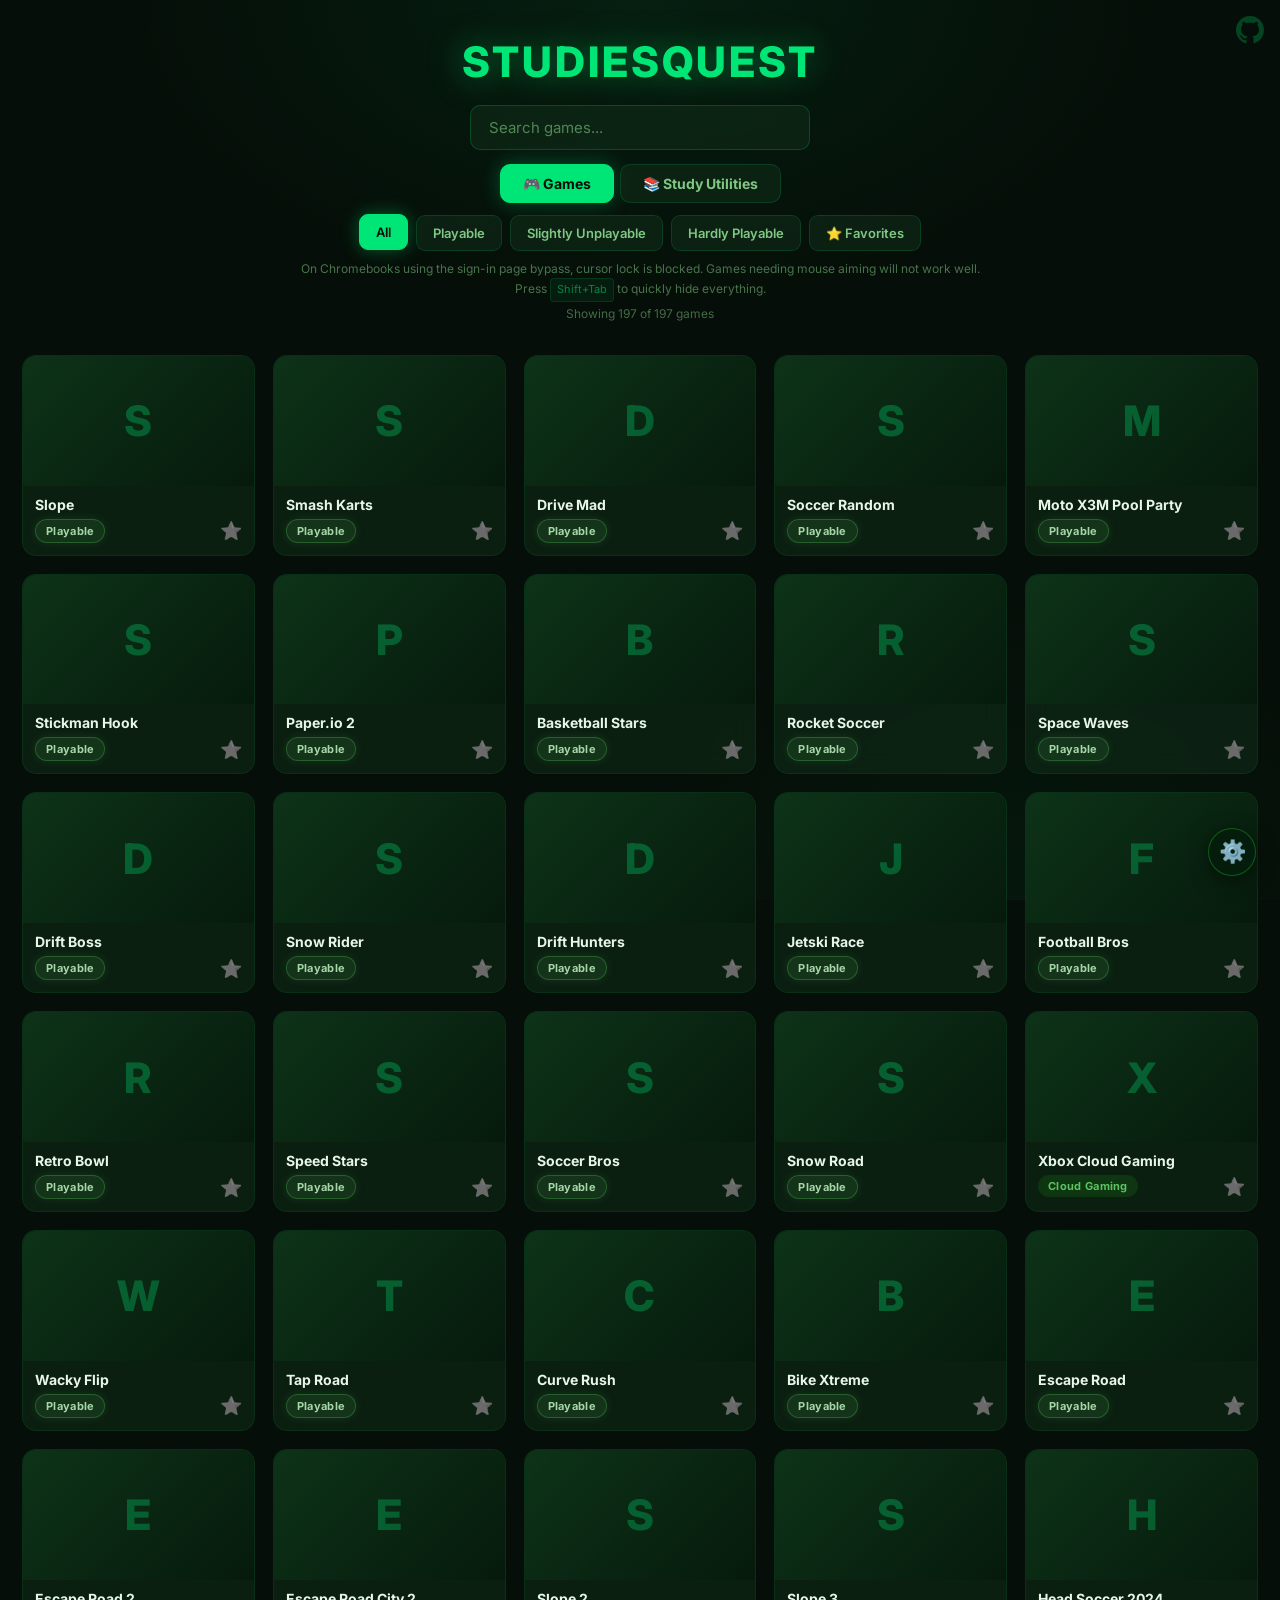
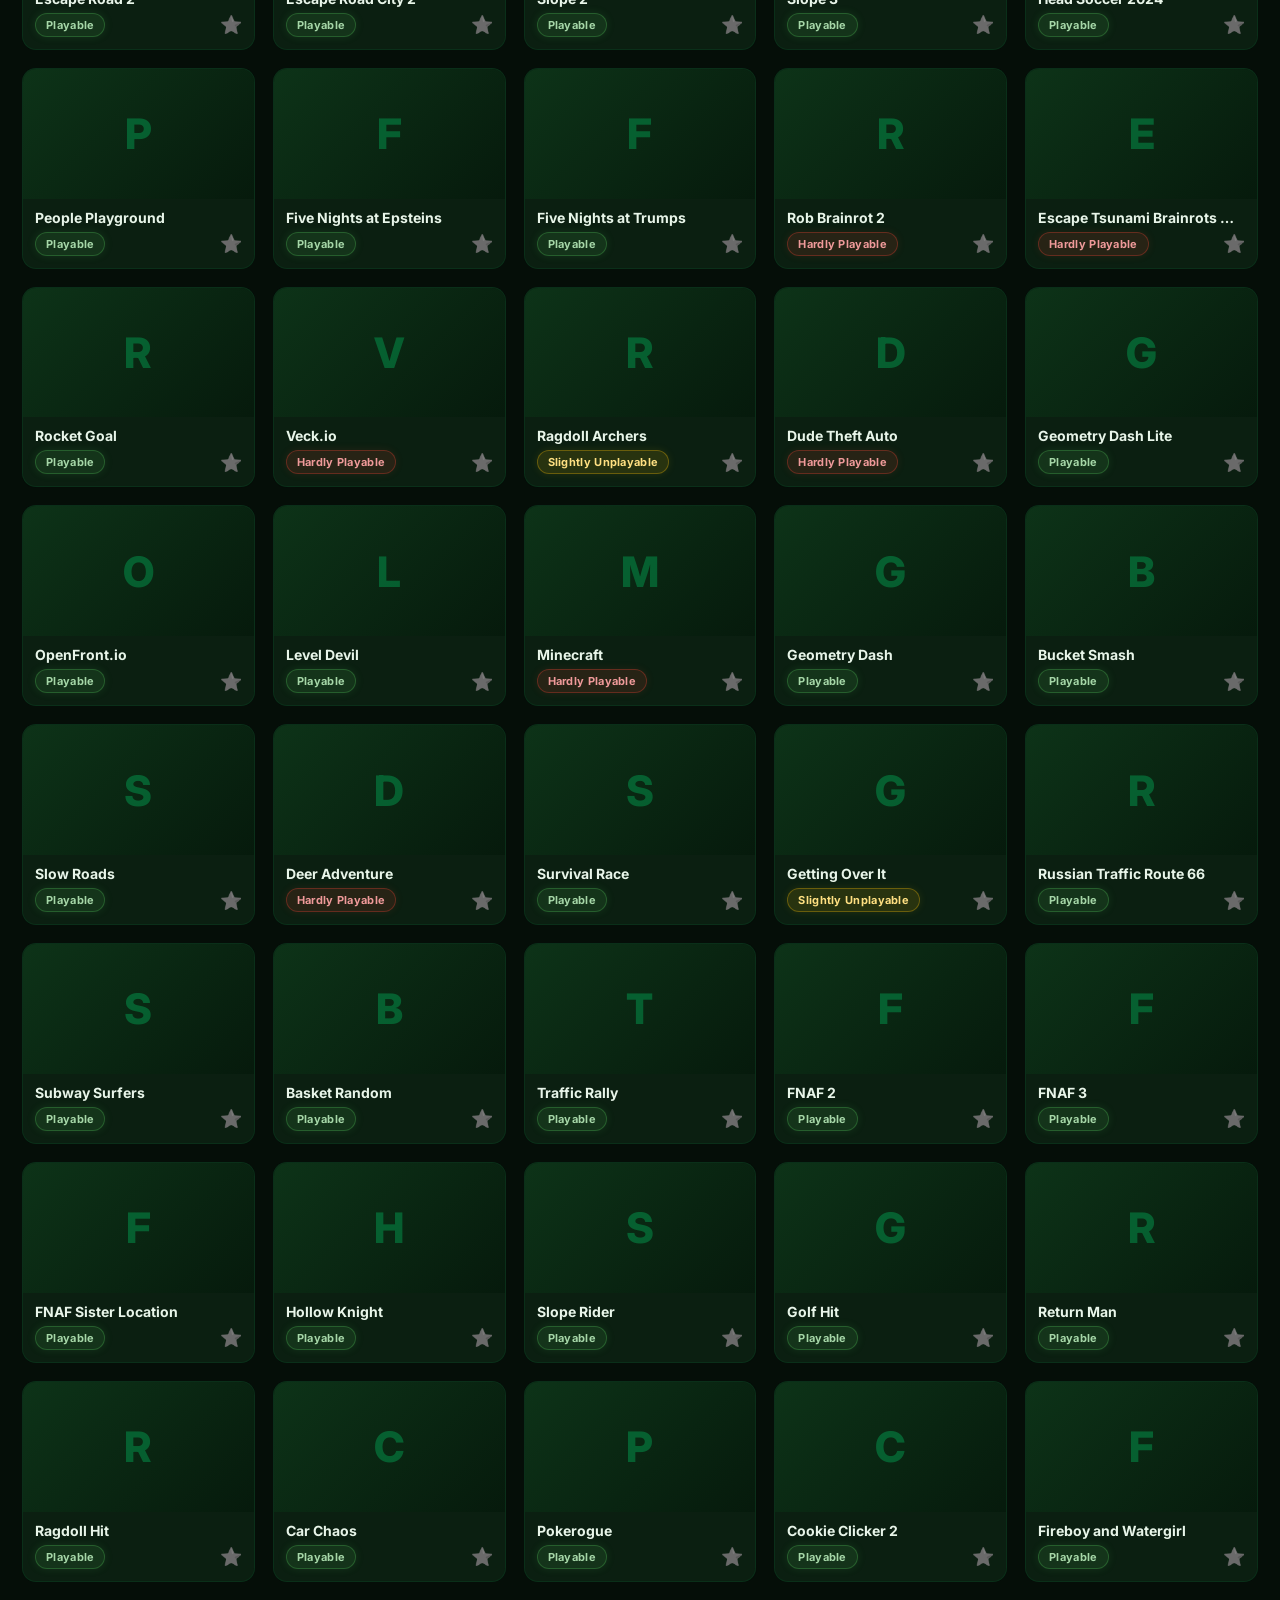
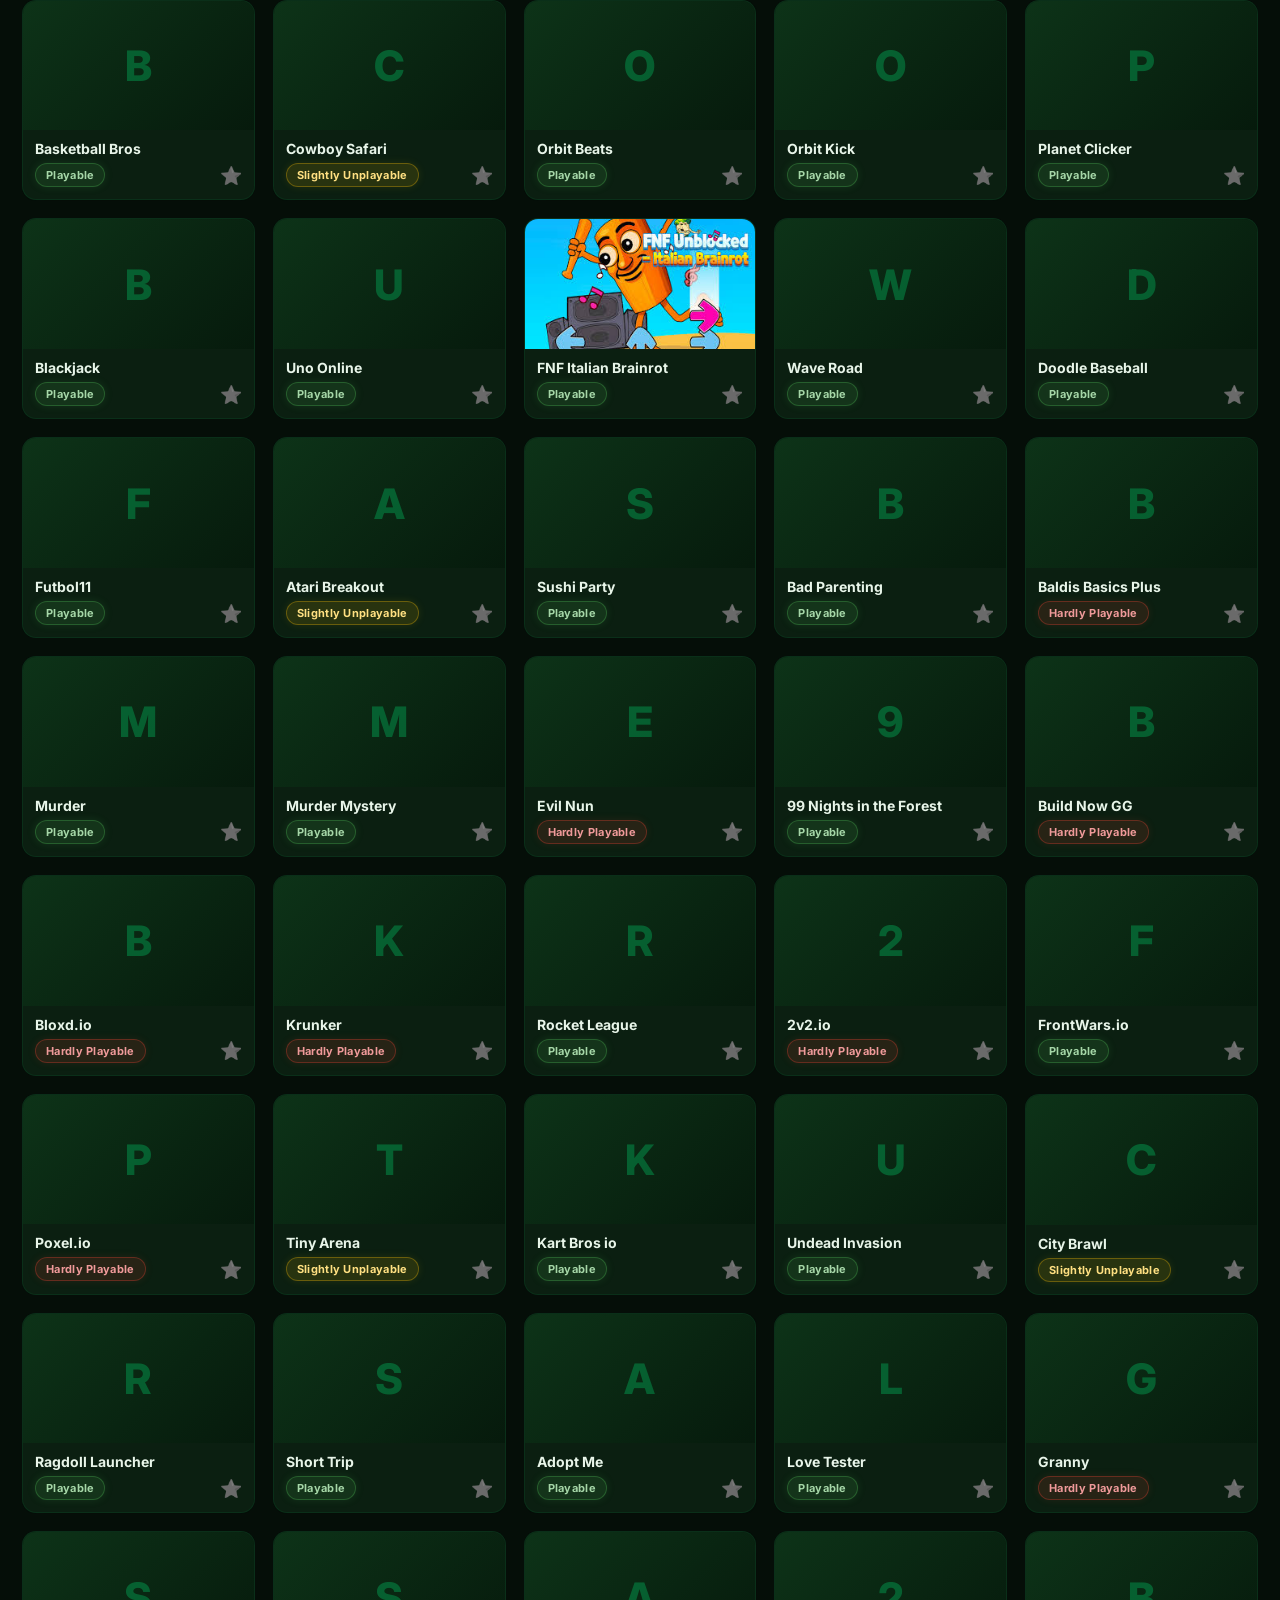
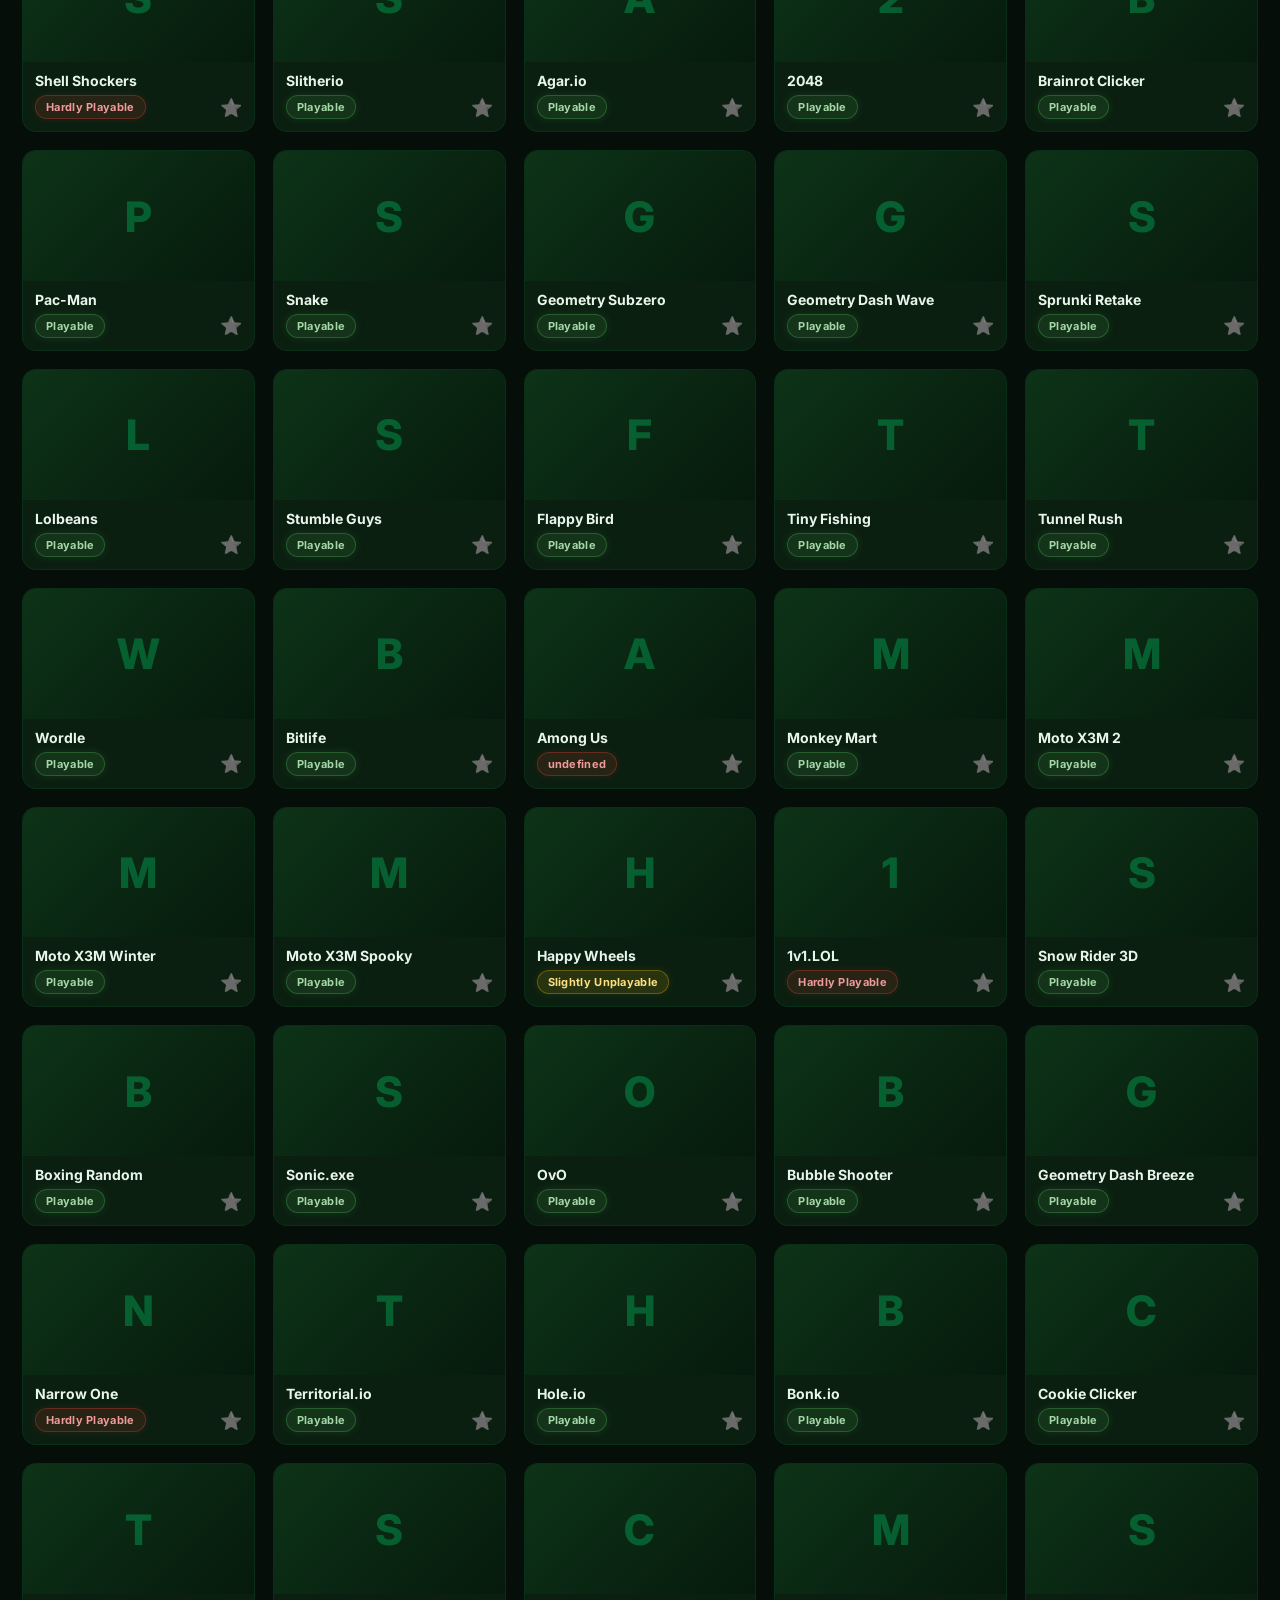
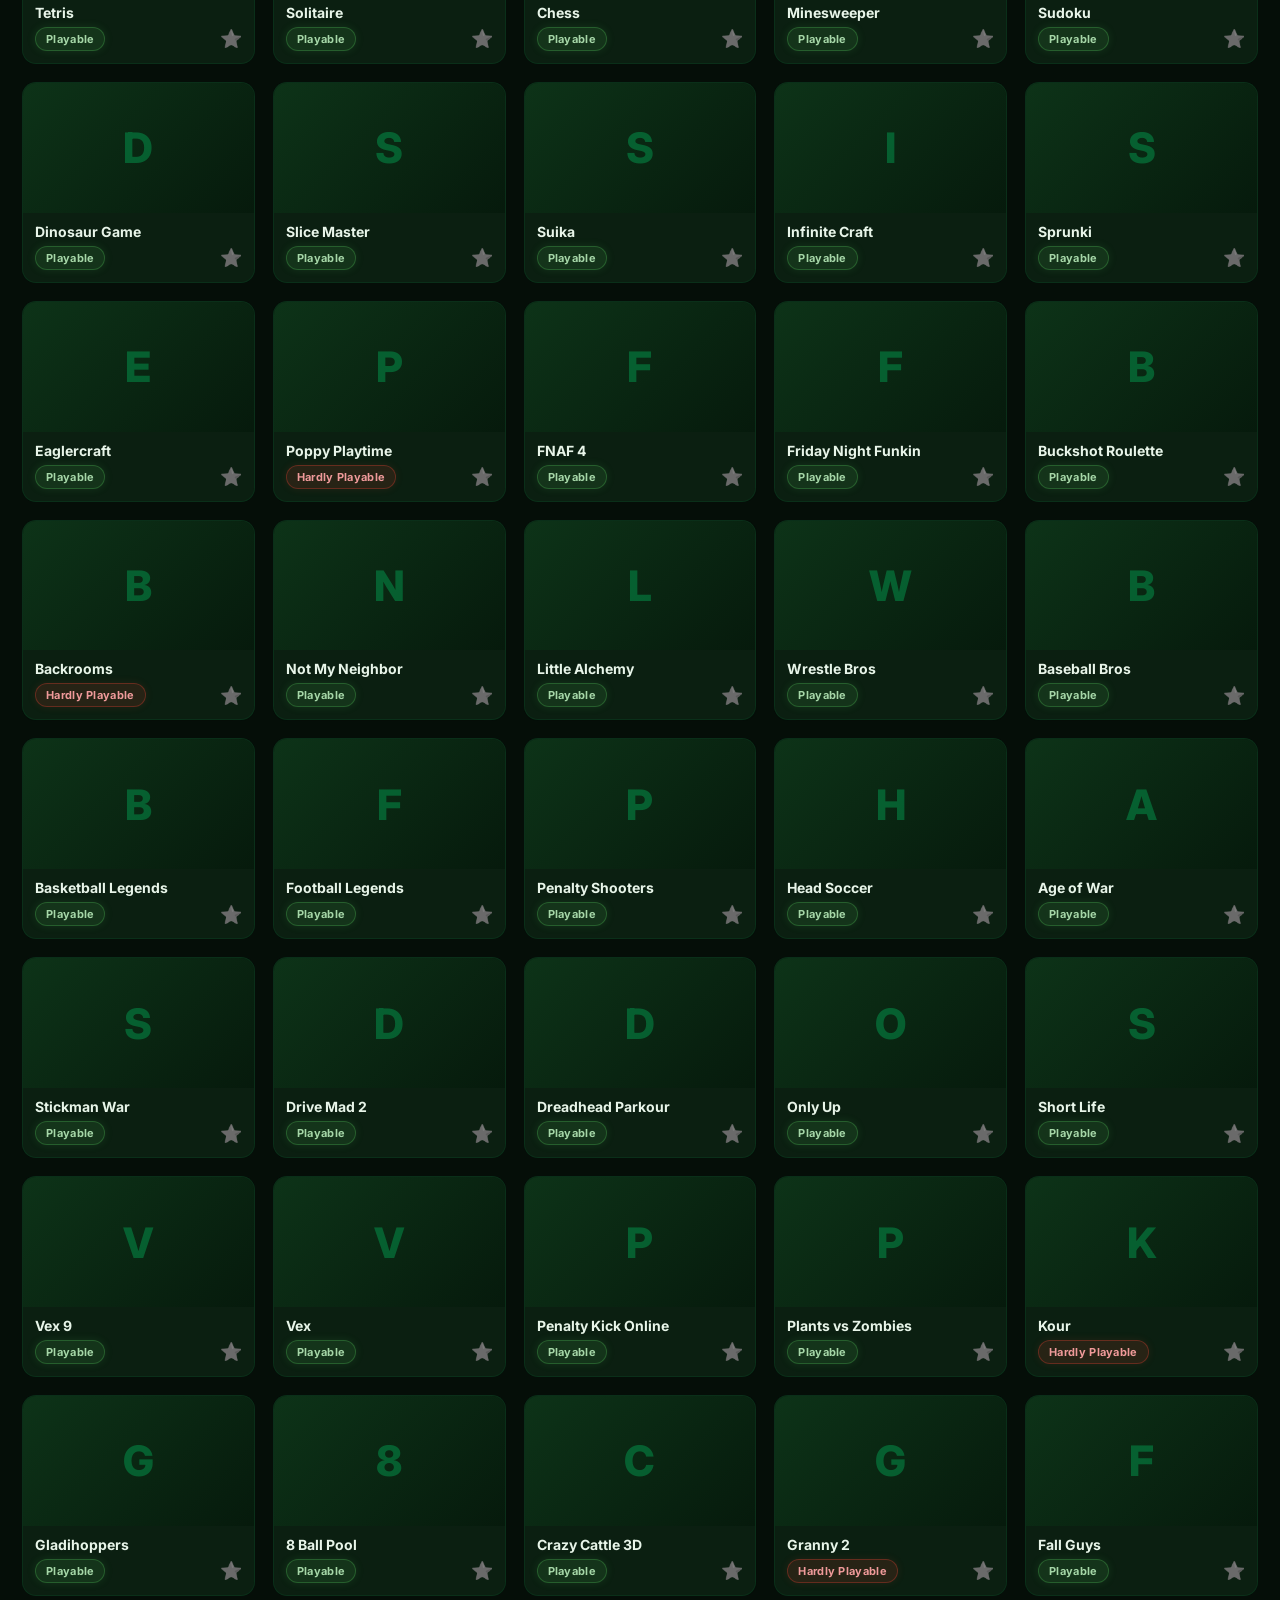
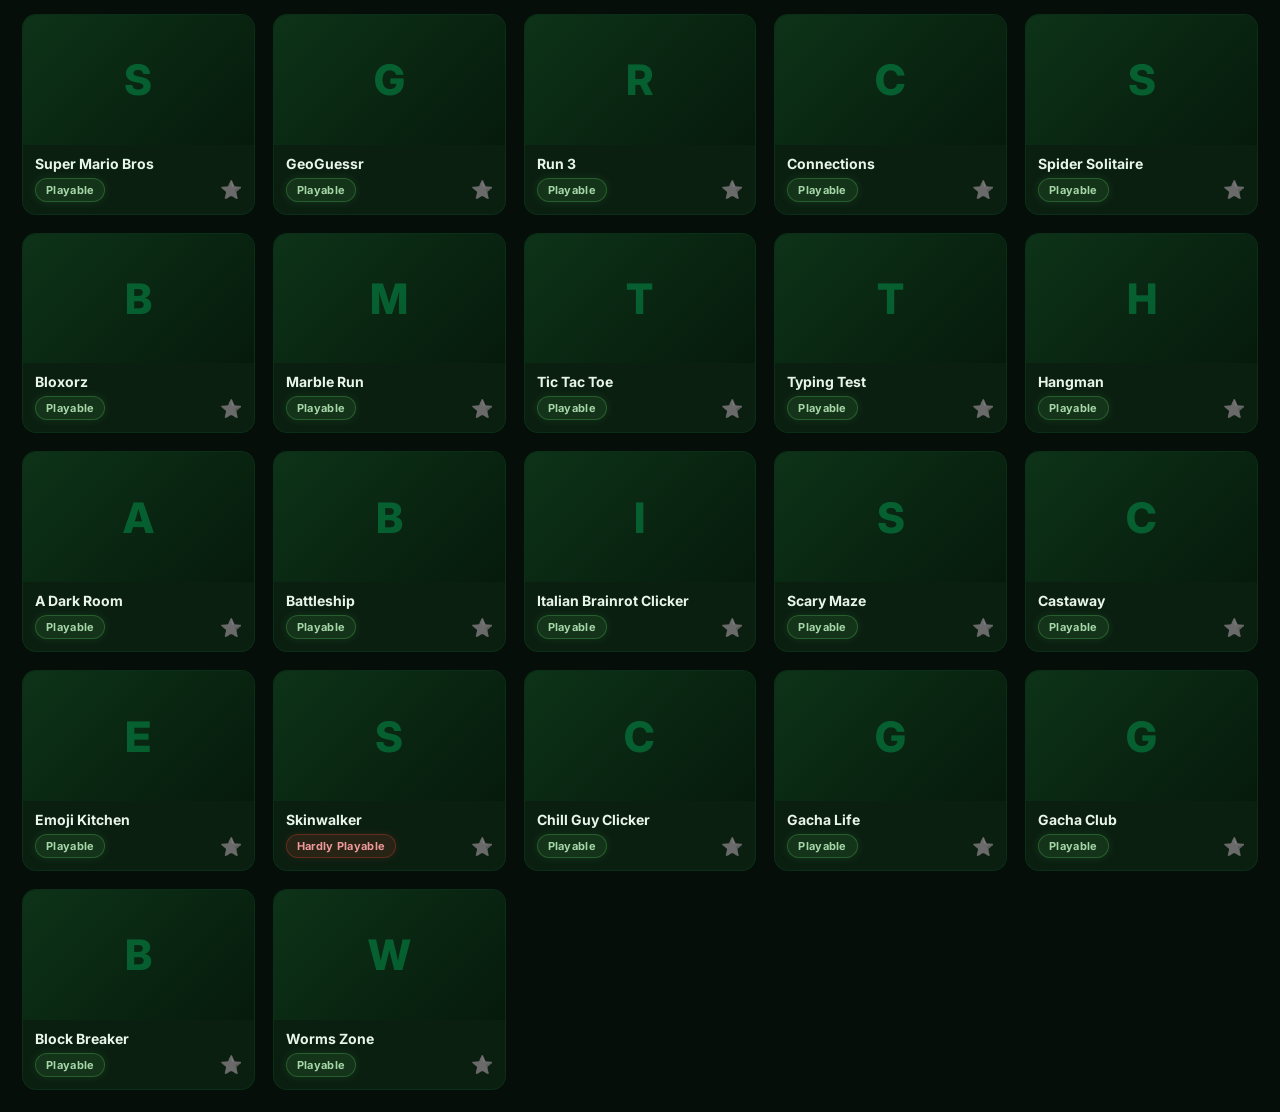
==== commit 93e06fd6: "Update index.html" ====
--- a/index.html
+++ b/index.html
@@ -79,7 +79,7 @@
     </div>
 
     <p id="playable-info">
-      On Chromebooks using the sign-in page bypass, cursor lock is blocked. Games needing mouse aiming may not work
+      On Chromebooks using the sign-in page bypass, cursor lock is blocked. Games needing mouse aiming will not work
       well. Press <kbd>Shift+Tab</kbd> to quickly hide everything.
     </p>
     <p id="game-count"></p>
--- a/style.css
+++ b/style.css
@@ -978,24 +978,27 @@
 .ad-close {
   position: absolute;
   top: -12px;
-  background: rgba(4, 28, 11, 0.9);
-  color: var(--text-base);
-  border: 1px solid rgba(25, 190, 40, 0.5);
+  background: rgba(25, 190, 40, 0.2);
+  color: #fff;
+  border: 1px solid rgba(25, 190, 40, 0.8);
   border-radius: 50%;
-  width: 24px;
-  height: 24px;
+  width: 26px;
+  height: 26px;
   display: flex;
   align-items: center;
   justify-content: center;
   cursor: pointer;
   z-index: 20;
-  font-size: 10px;
-  transition: background 0.2s, color 0.2s;
+  font-size: 11px;
+  box-shadow: 0 0 10px rgba(25, 190, 40, 0.4);
+  transition: background 0.2s, color 0.2s, box-shadow 0.2s, transform 0.2s;
 }
 
 .ad-close:hover {
   background: var(--accent);
   color: #000;
+  box-shadow: 0 0 15px rgba(25, 190, 40, 0.8);
+  transform: scale(1.1);
 }
 
 .ad-left .ad-close { right: -12px; }
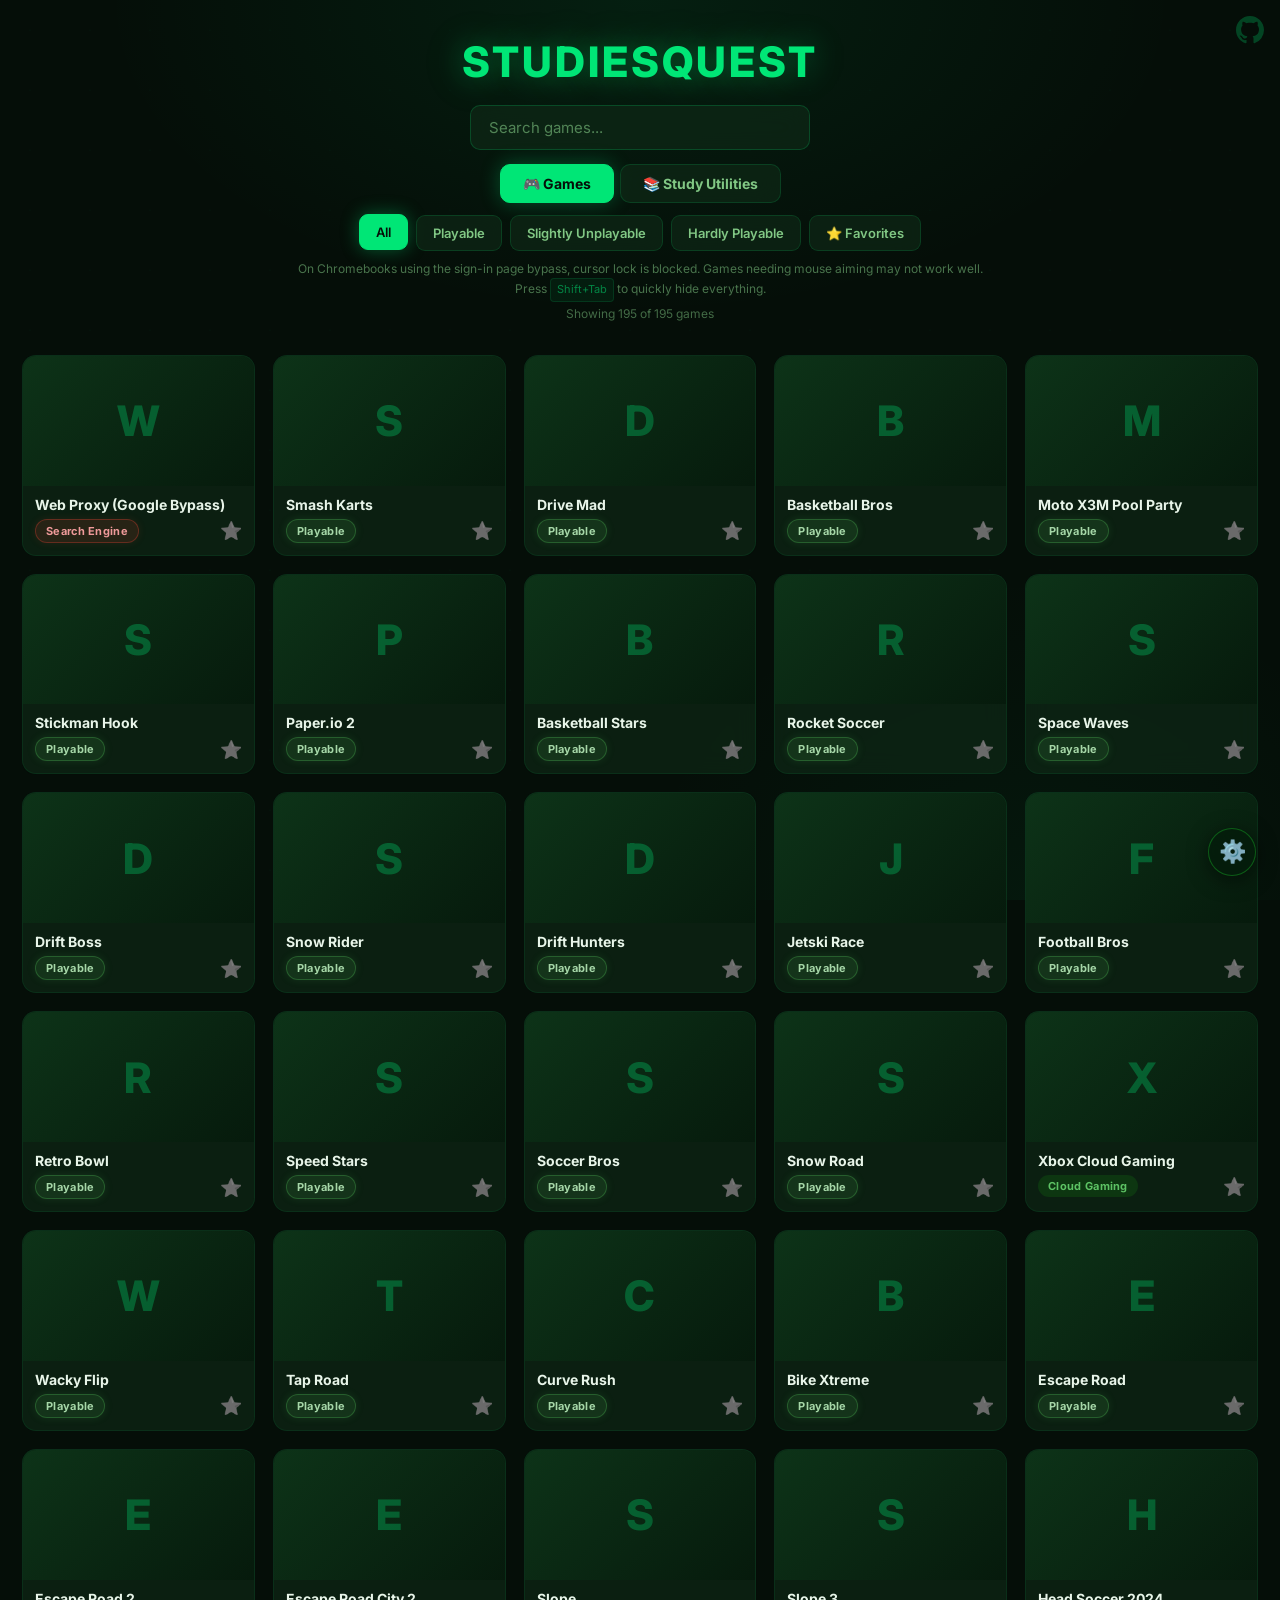
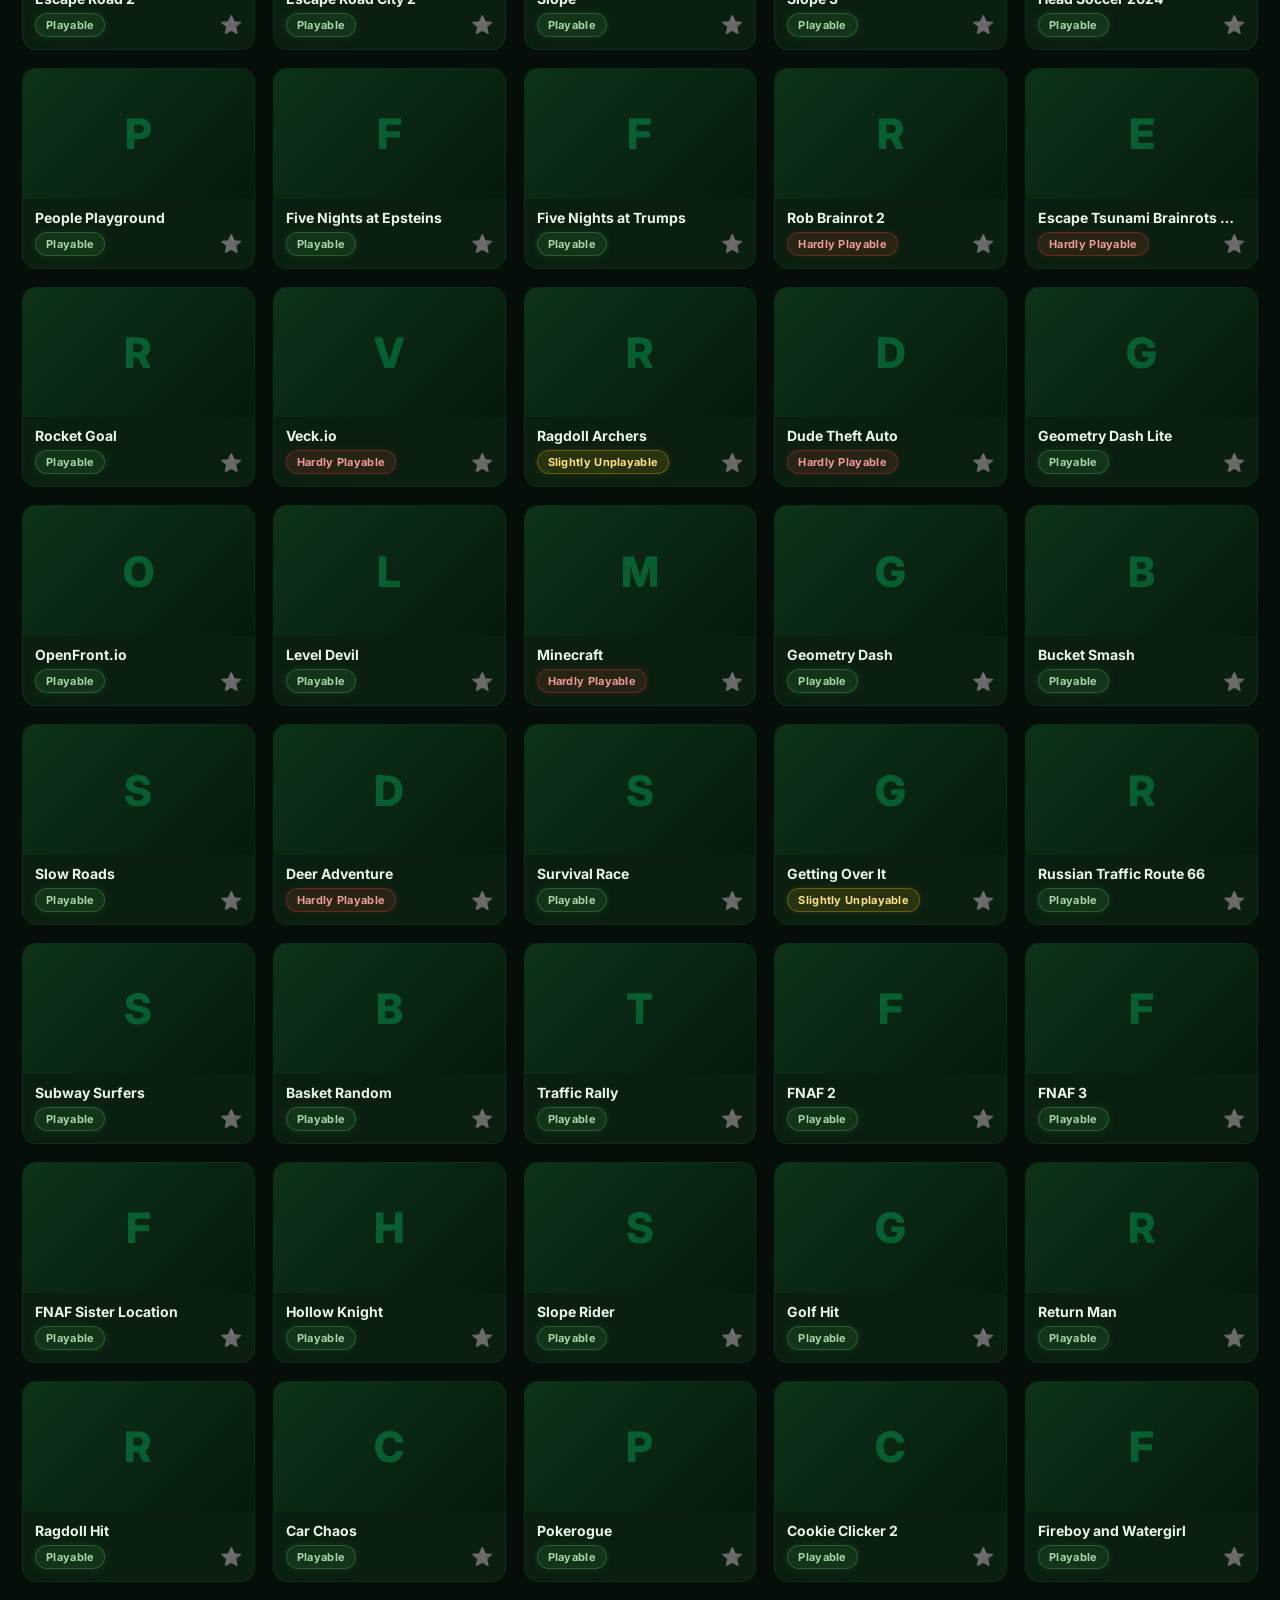
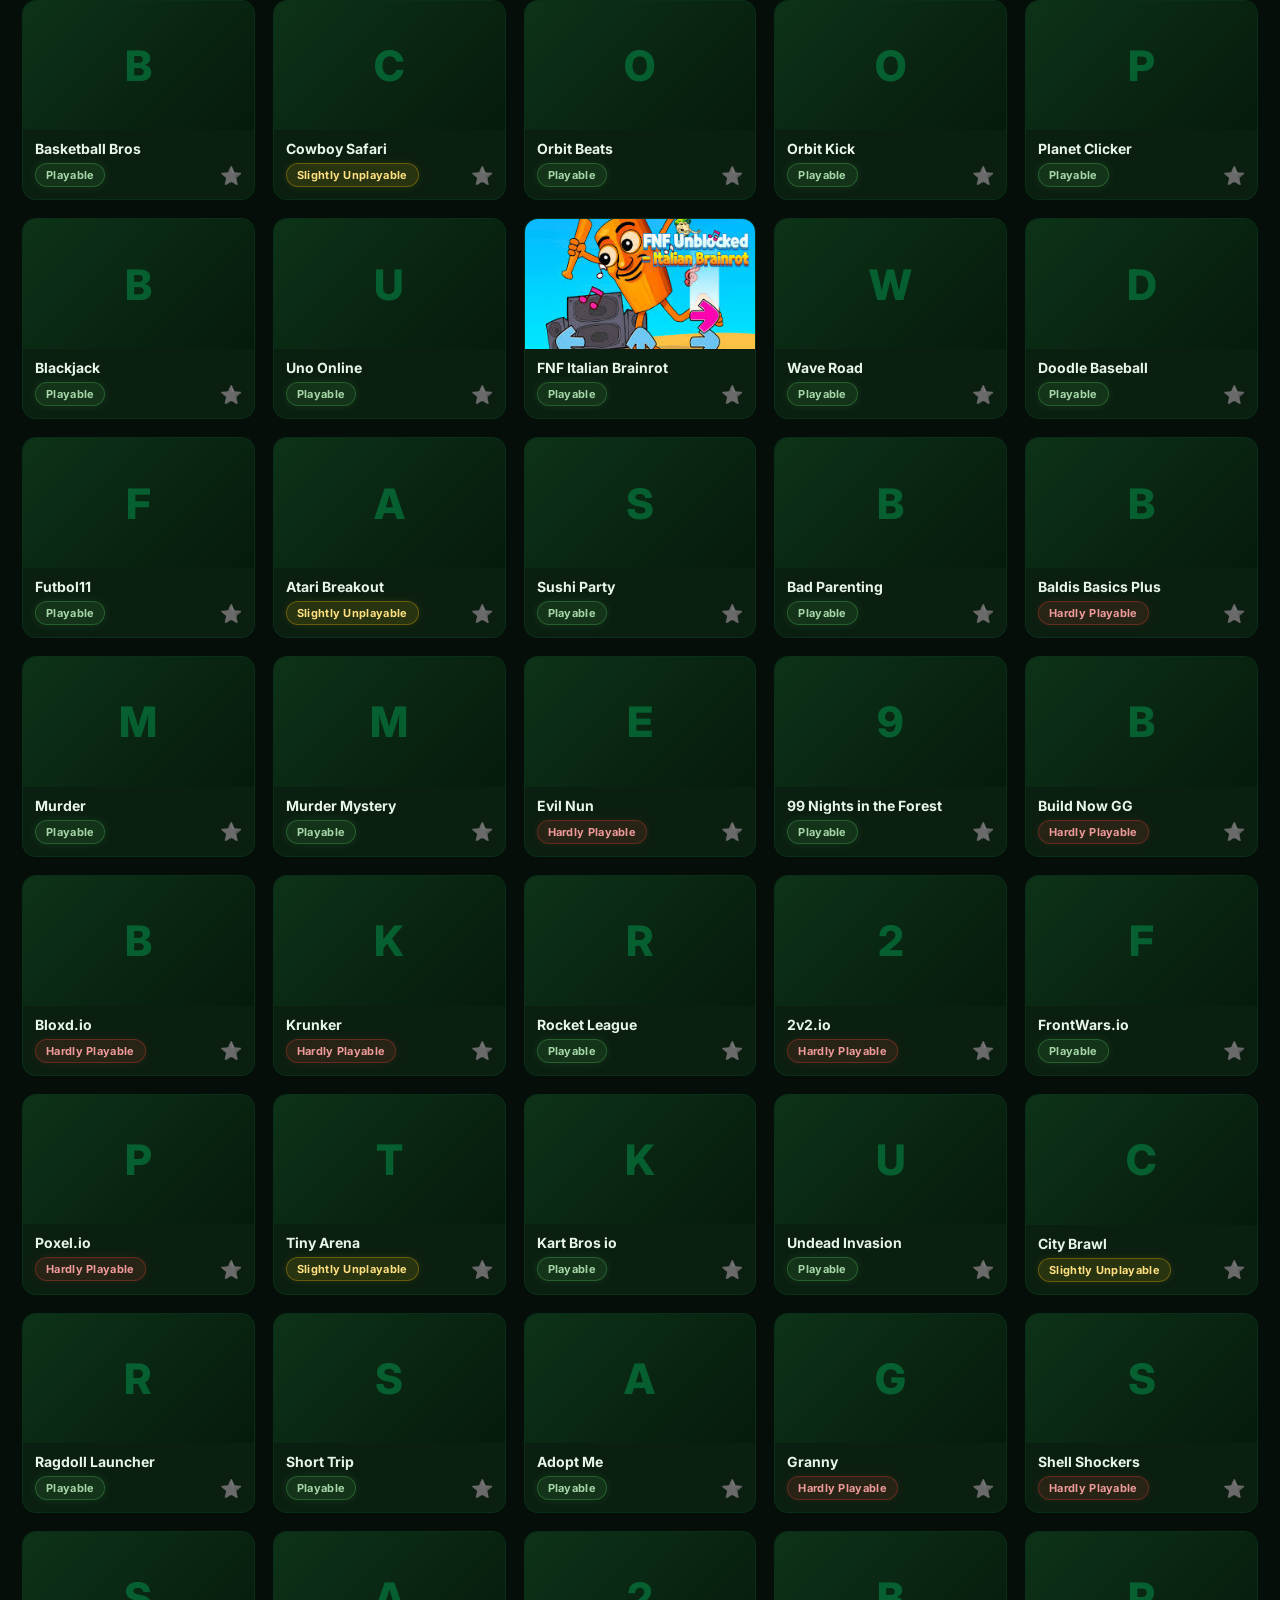
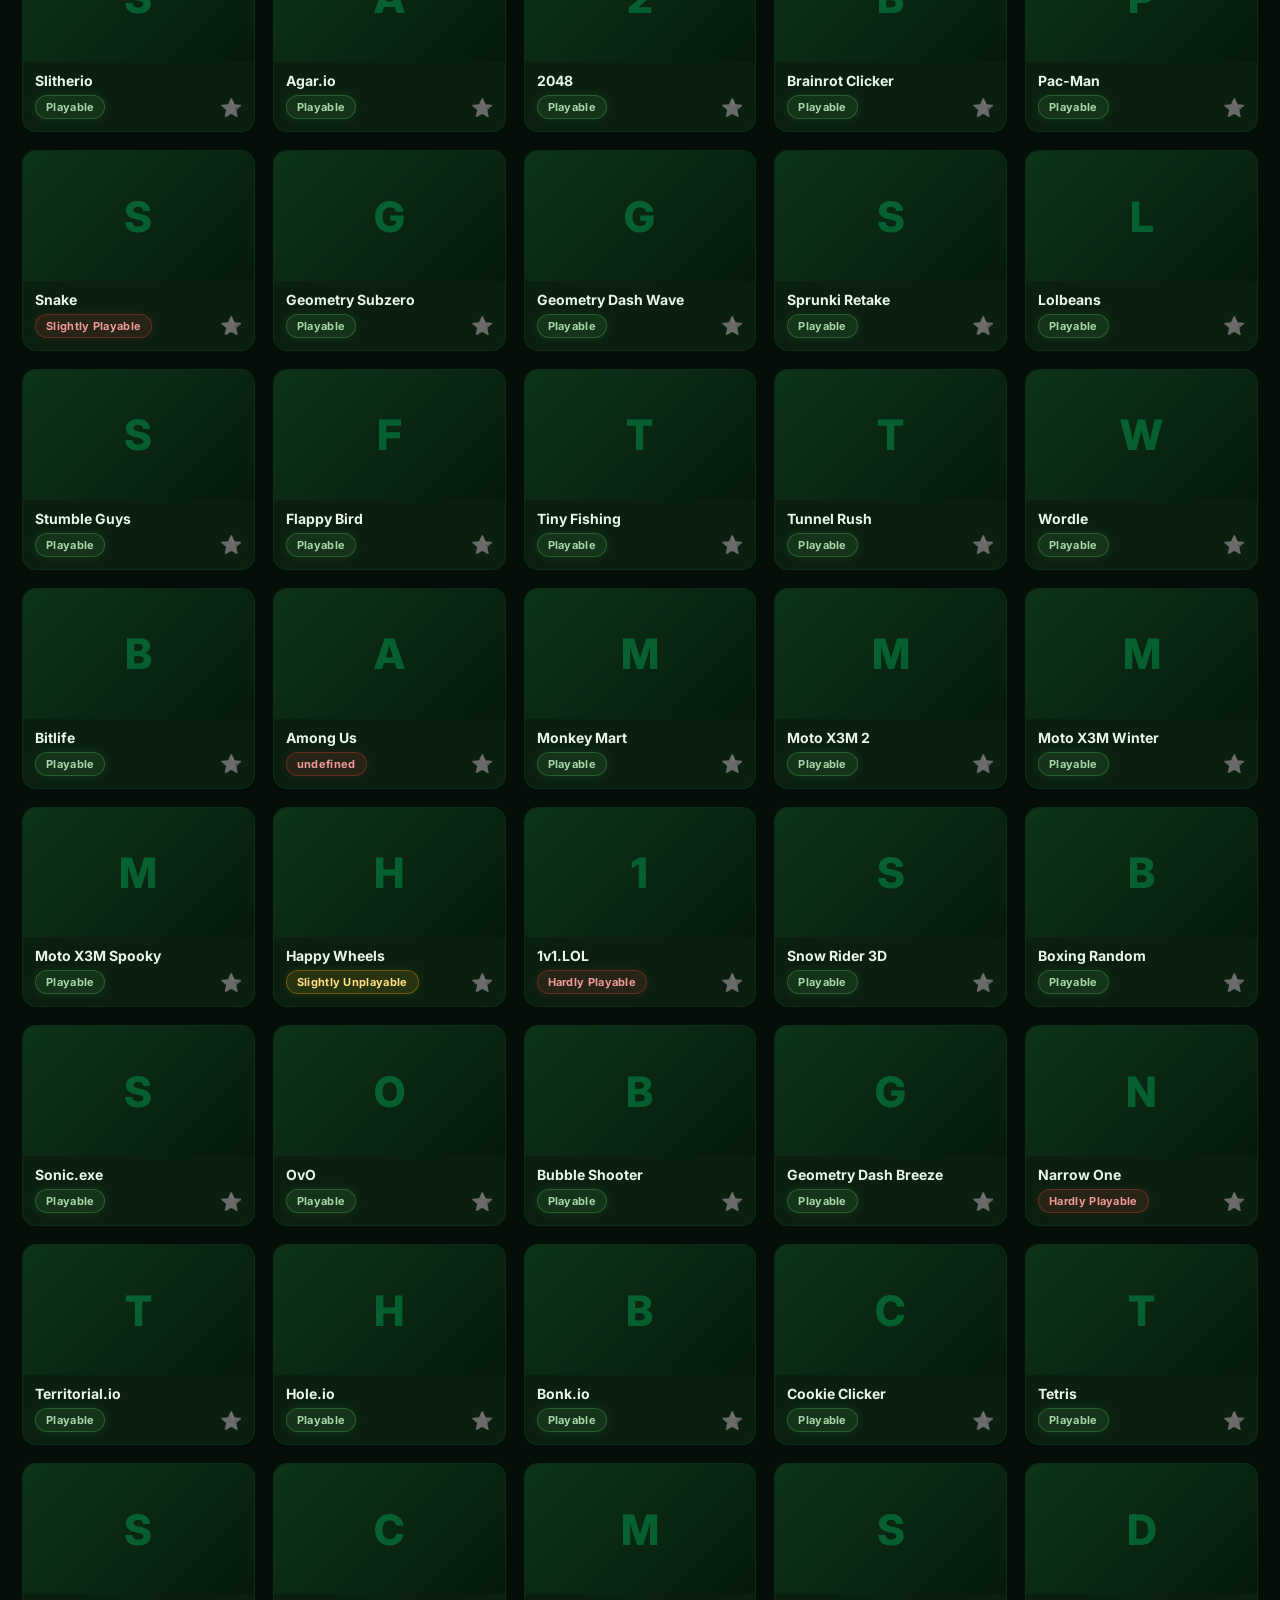
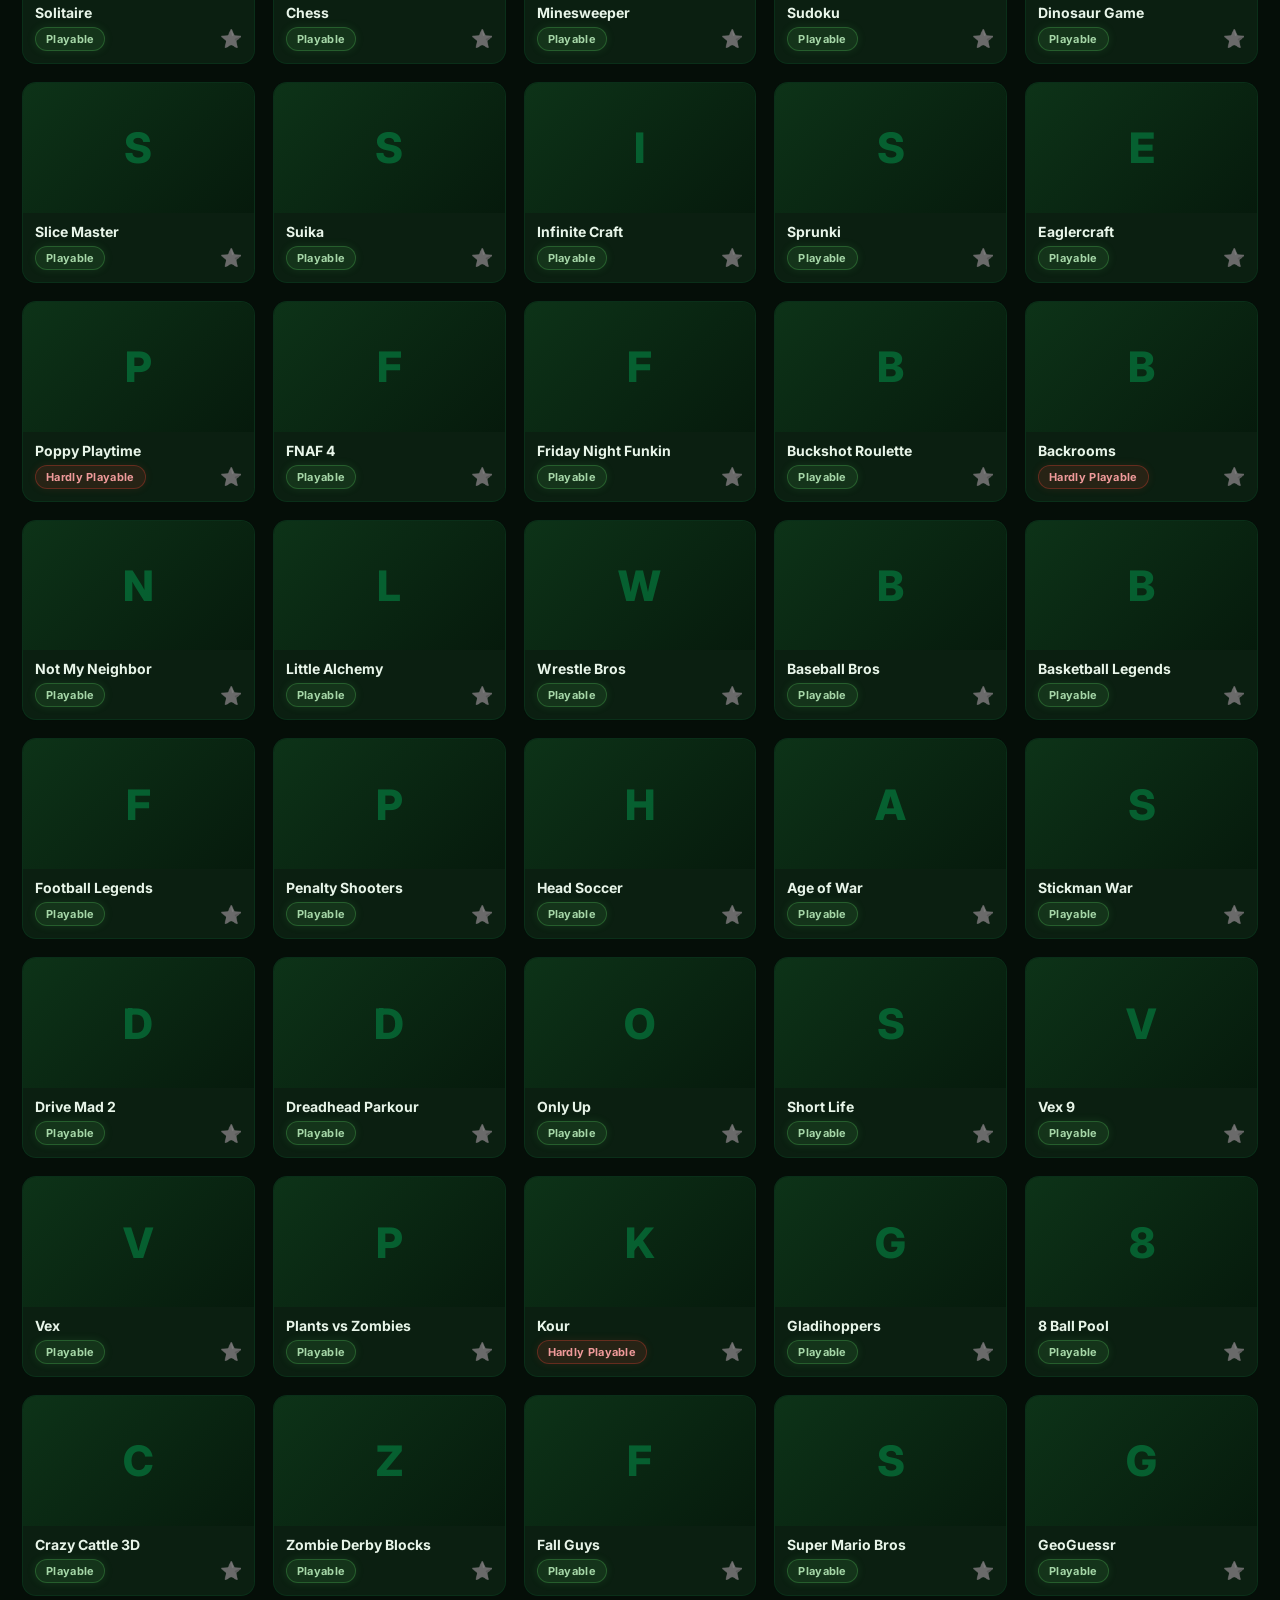
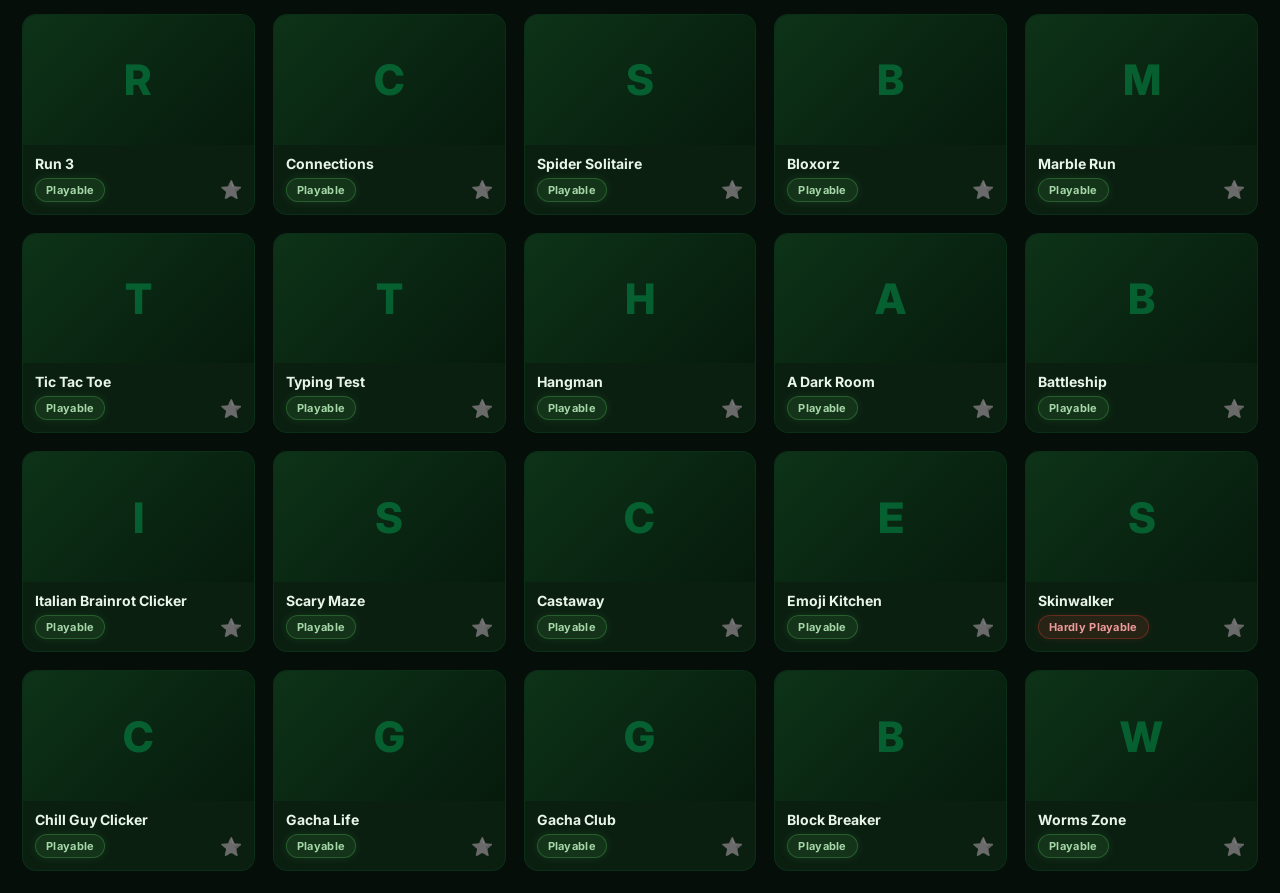
==== commit ecedccfc: "Update index.html" ====
--- a/index.html
+++ b/index.html
@@ -22,29 +22,11 @@
   
   <div class="ad-sidebar ad-left">
     <button class="ad-close" onclick="this.parentElement.style.transform='translateX(-200%)'" title="Hide Ad">❮</button>
-    <script>
-      atOptions = {
-        'key' : 'b64296e2ea256965fa584c721f19f8c1',
-        'format' : 'iframe',
-        'height' : 600,
-        'width' : 160,
-        'params' : {}
-      };
-    </script>
-    <script src="https://www.highperformanceformat.com/b64296e2ea256965fa584c721f19f8c1/invoke.js"></script>
+    <iframe width="160" height="600" frameborder="0" scrolling="no" style="border:none;" srcdoc="<html><body style='margin:0;padding:0;'><script type='text/javascript'>atOptions={'key':'b64296e2ea256965fa584c721f19f8c1','format':'iframe','height':600,'width':160,'params':{}};</script><script type='text/javascript' src='https://www.highperformanceformat.com/b64296e2ea256965fa584c721f19f8c1/invoke.js'></script></body></html>"></iframe>
   </div>
   <div class="ad-sidebar ad-right">
     <button class="ad-close" onclick="this.parentElement.style.transform='translateX(200%)'" title="Hide Ad">❯</button>
-    <script>
-      atOptions = {
-        'key' : 'b64296e2ea256965fa584c721f19f8c1',
-        'format' : 'iframe',
-        'height' : 600,
-        'width' : 160,
-        'params' : {}
-      };
-    </script>
-    <script src="https://www.highperformanceformat.com/b64296e2ea256965fa584c721f19f8c1/invoke.js"></script>
+    <iframe width="160" height="600" frameborder="0" scrolling="no" style="border:none;" srcdoc="<html><body style='margin:0;padding:0;'><script type='text/javascript'>atOptions={'key':'b64296e2ea256965fa584c721f19f8c1','format':'iframe','height':600,'width':160,'params':{}};</script><script type='text/javascript' src='https://www.highperformanceformat.com/b64296e2ea256965fa584c721f19f8c1/invoke.js'></script></body></html>"></iframe>
   </div>
 
   
@@ -79,7 +61,7 @@
     </div>
 
     <p id="playable-info">
-      On Chromebooks using the sign-in page bypass, cursor lock is blocked. Games needing mouse aiming will not work
+      On Chromebooks using the sign-in page bypass, cursor lock is blocked. Games needing mouse aiming may not work
       well. Press <kbd>Shift+Tab</kbd> to quickly hide everything.
     </p>
     <p id="game-count"></p>
@@ -95,7 +77,7 @@
       <div class="util-card" data-redirect="https://freefy.app/" id="util-music">
         <div class="util-icon">🎵</div>
         <h3>Music Player</h3>
-        <p>Free lofi & chill beats — no ads, no login</p>
+        <p>Free music just like spotify — no ads, no login</p>
       </div>
 
       <div class="util-card" data-embed="https://www.desmos.com/calculator" id="util-desmos">
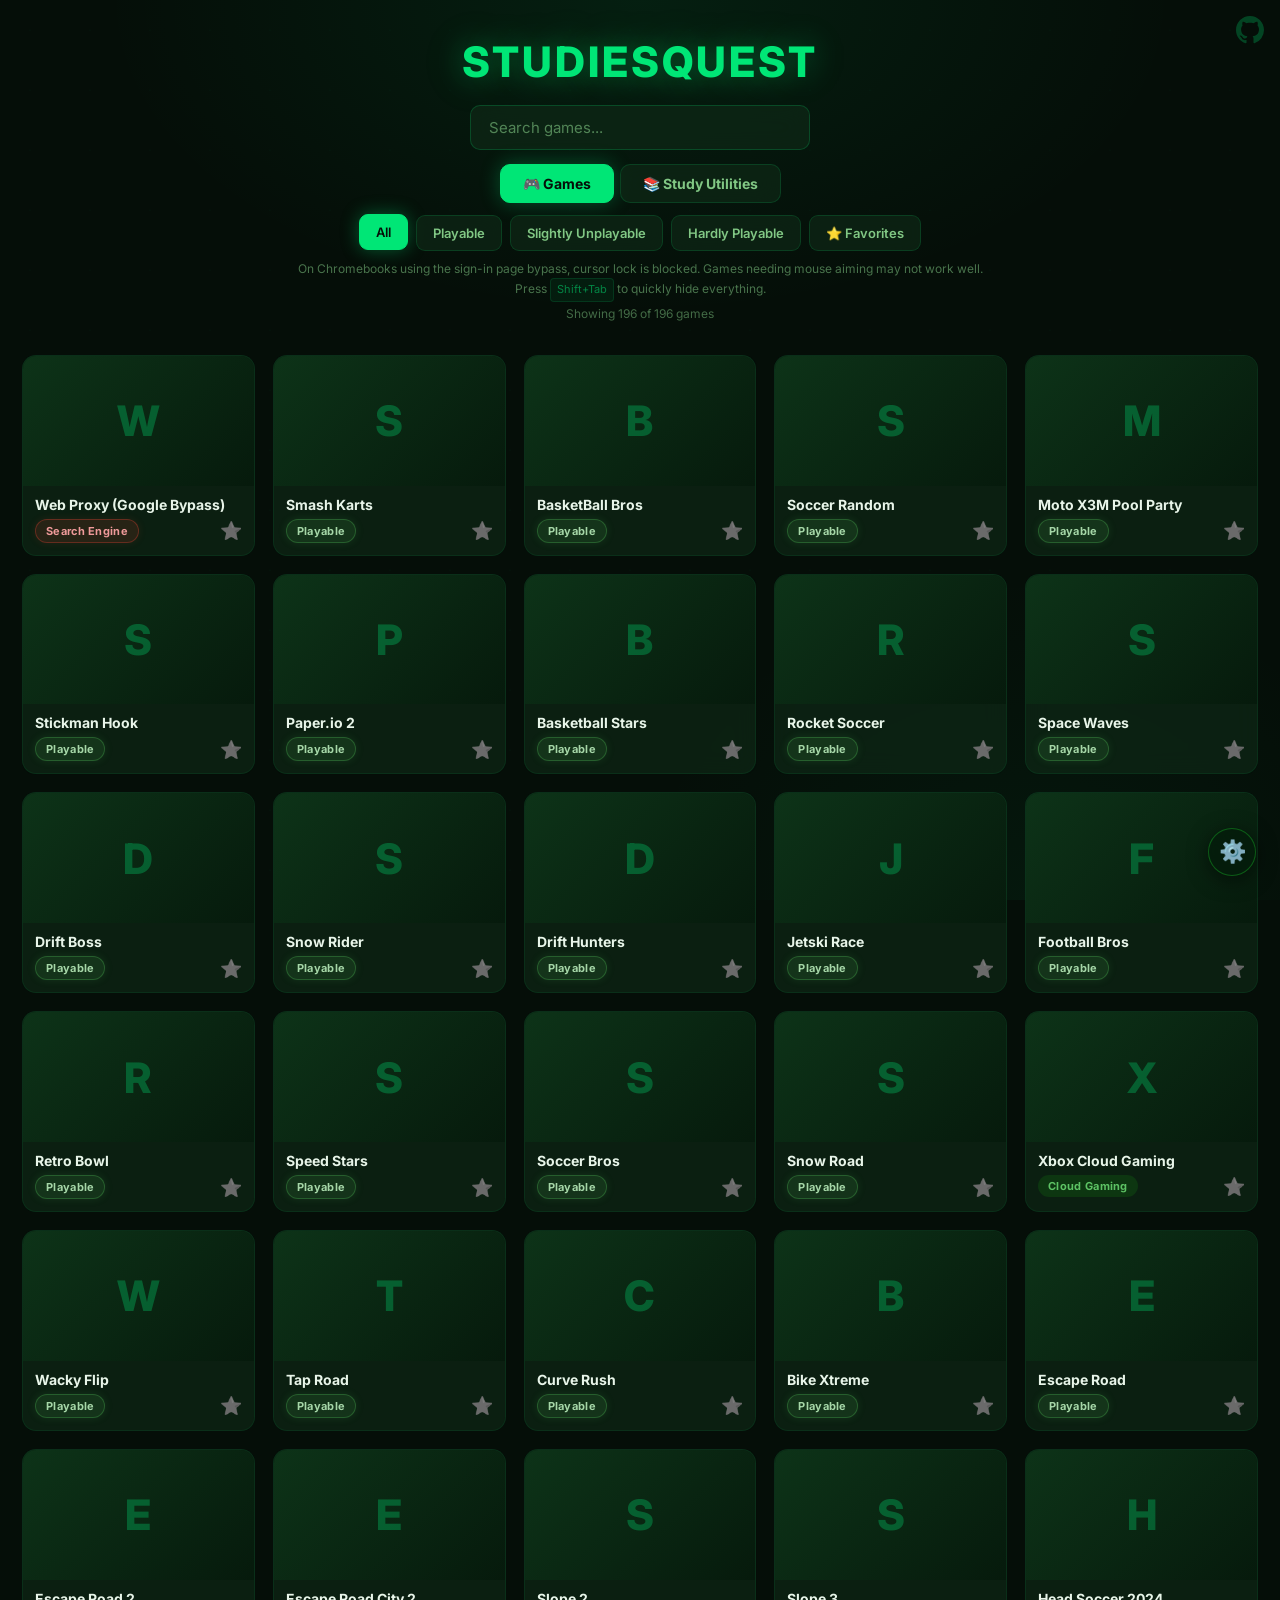
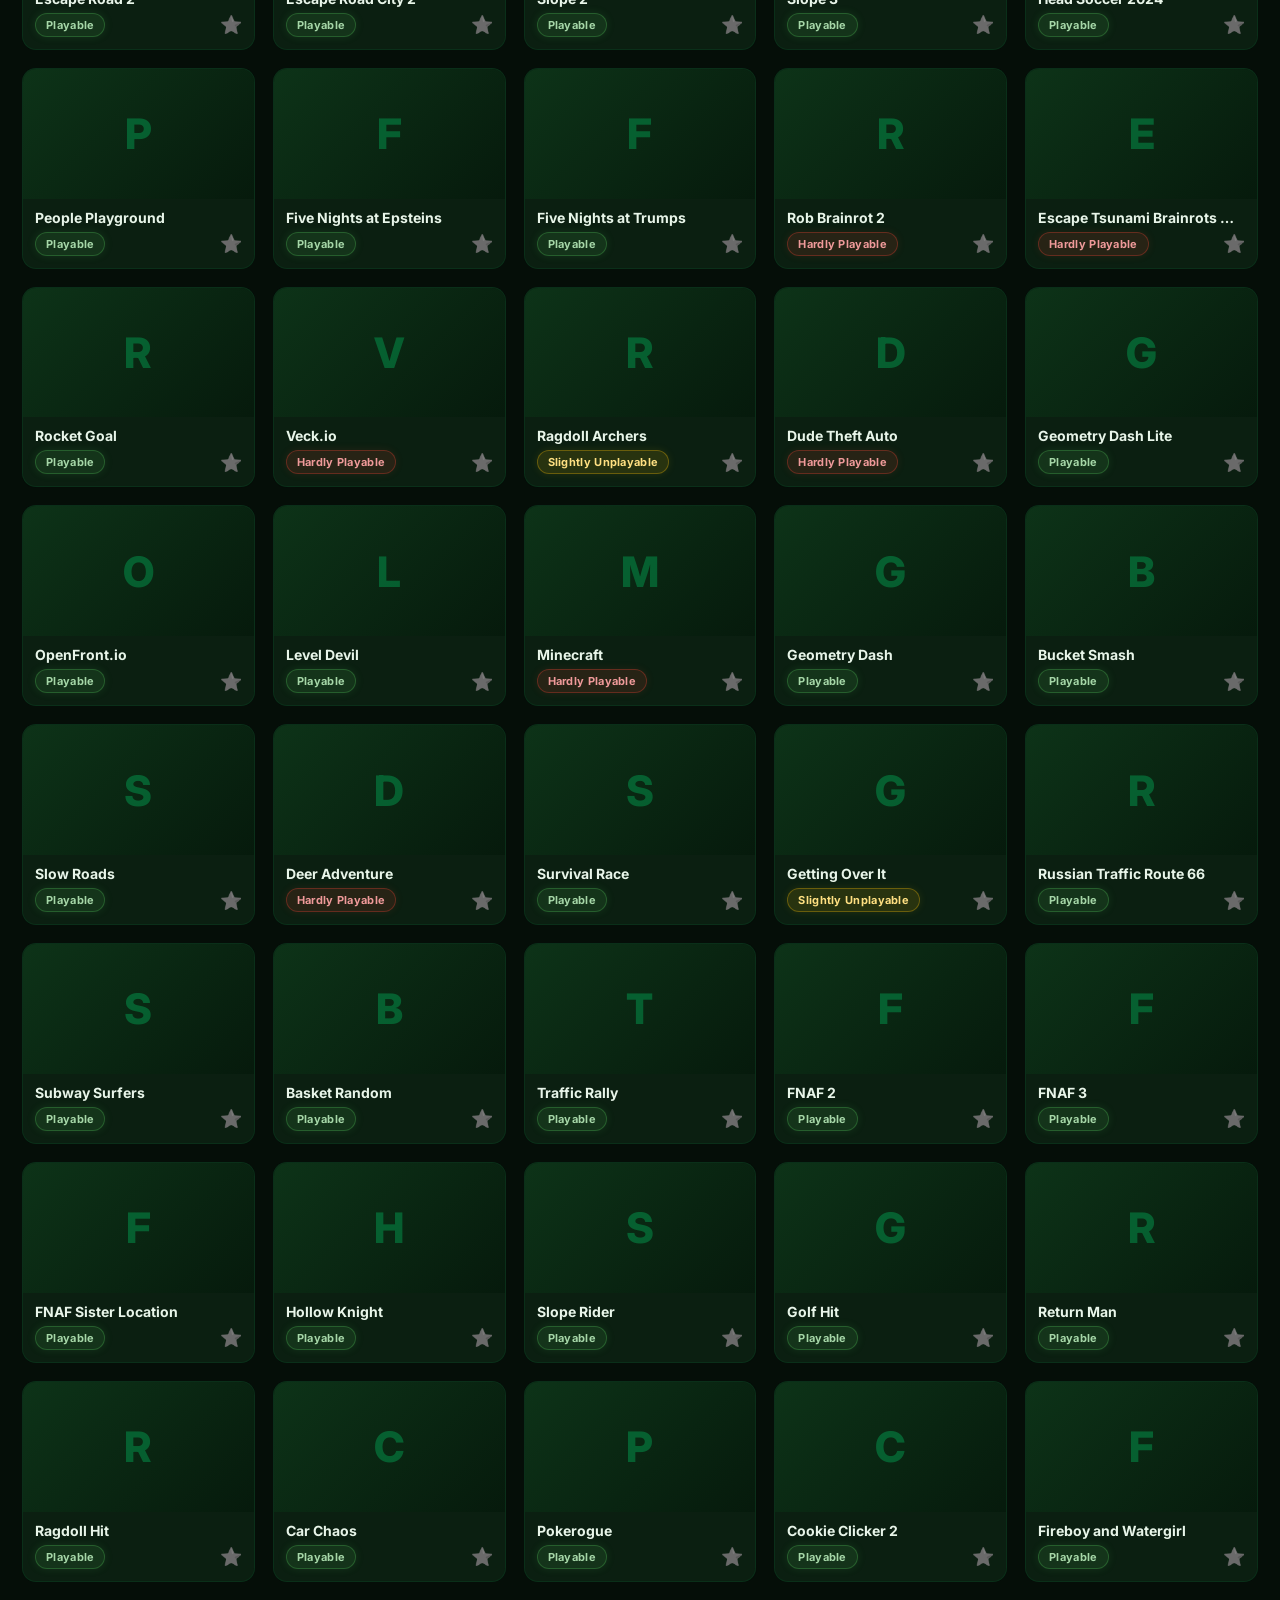
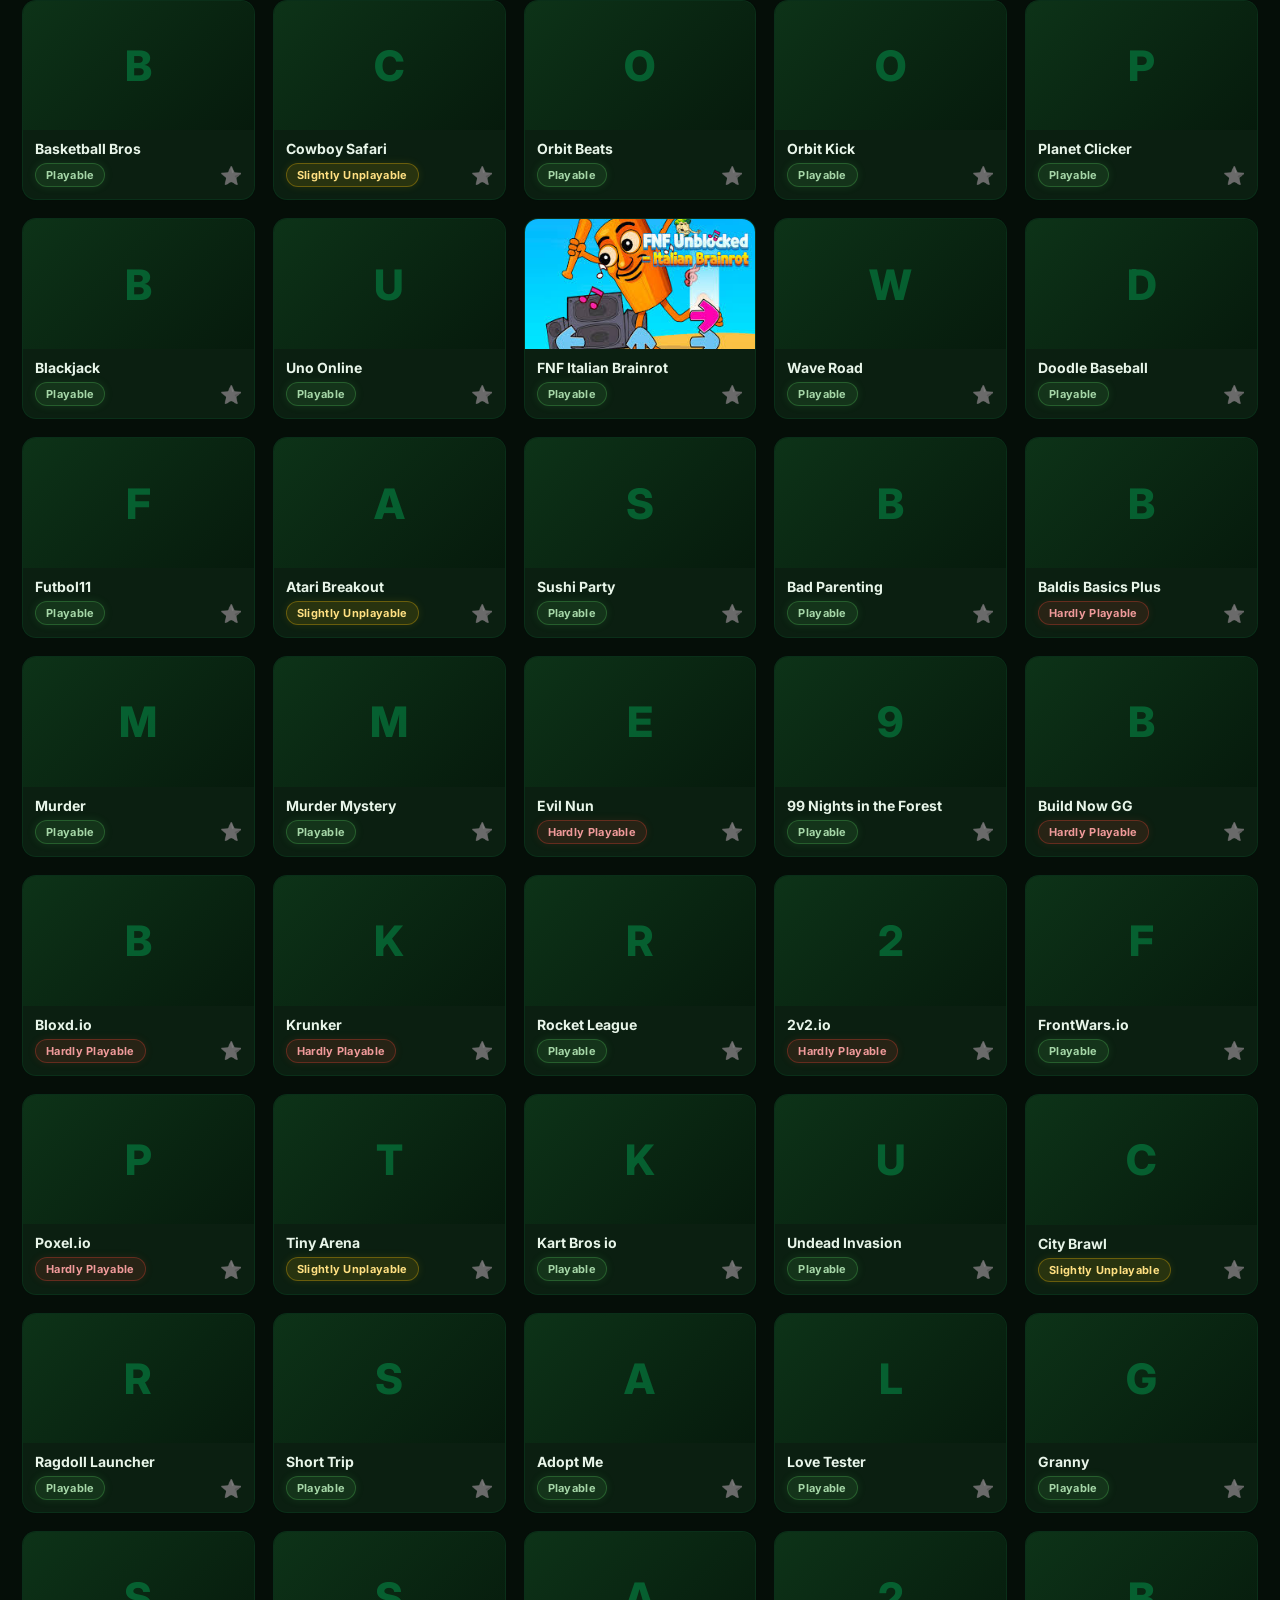
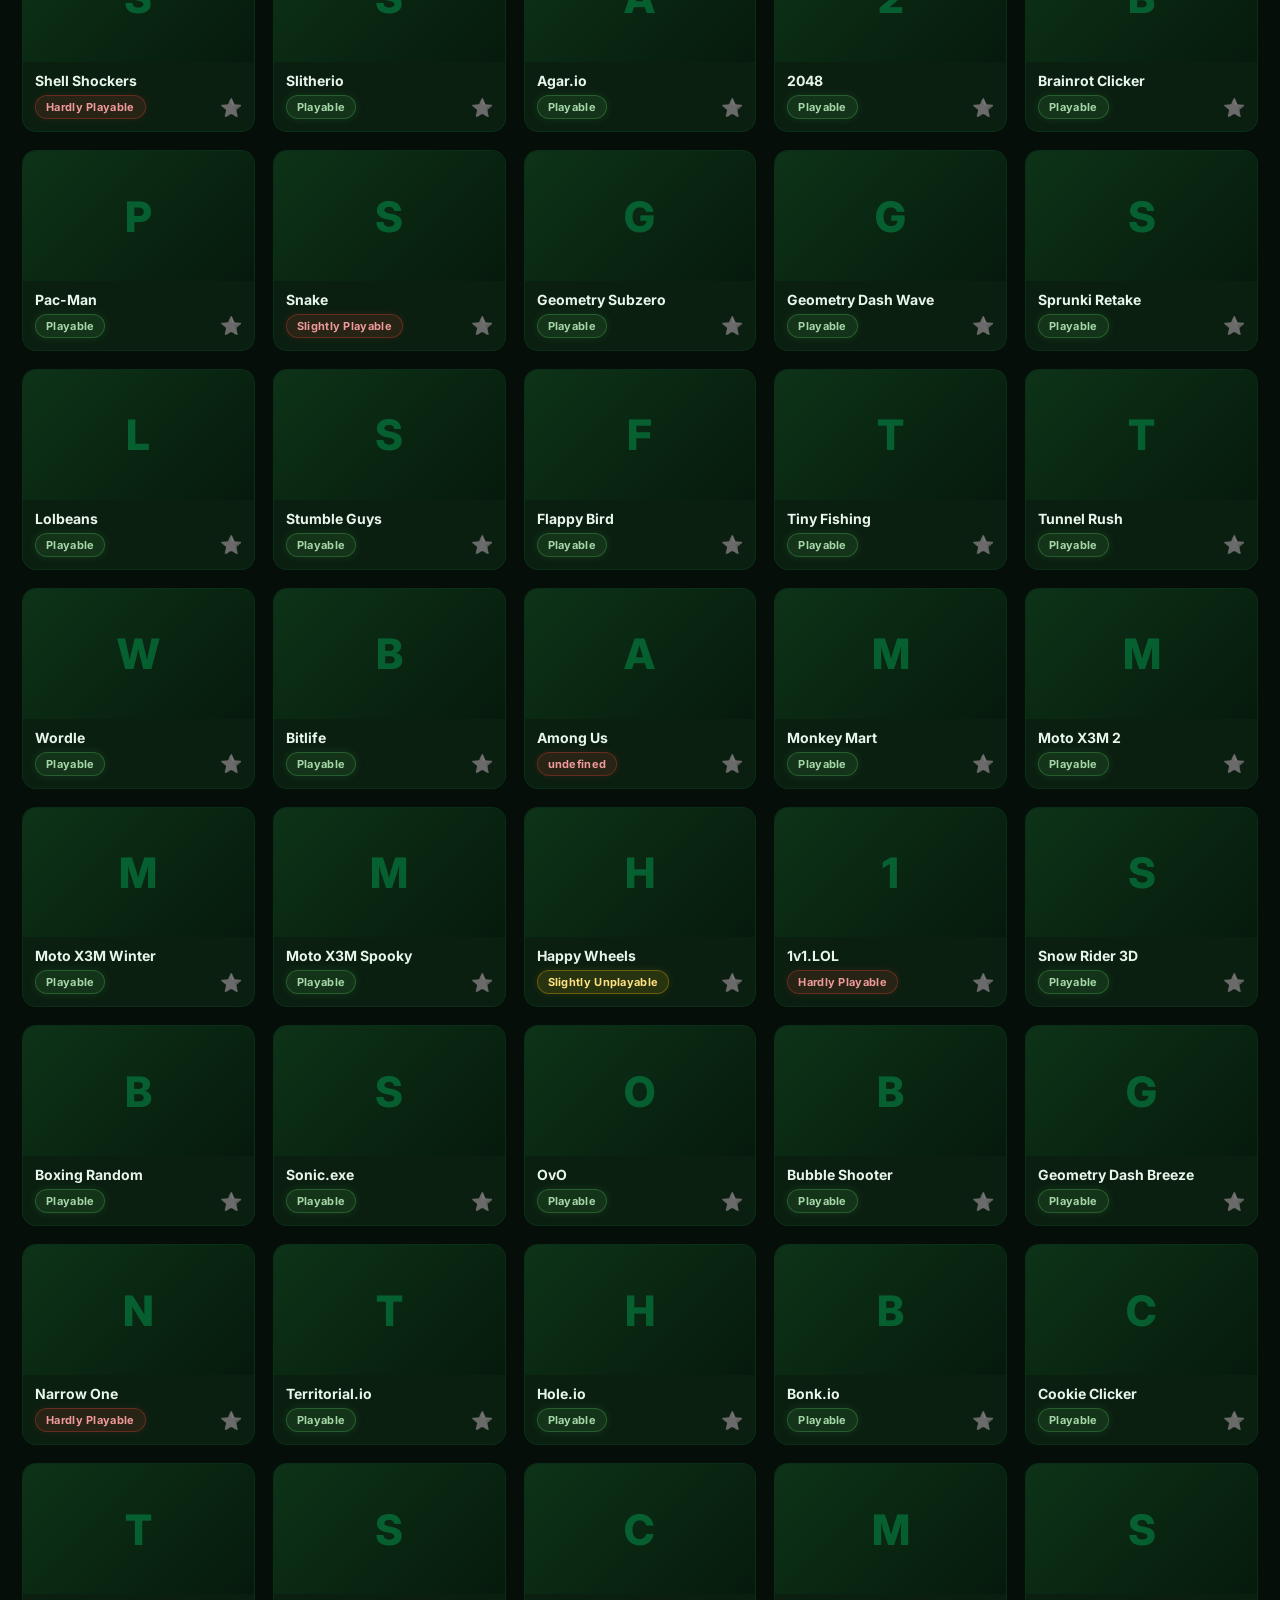
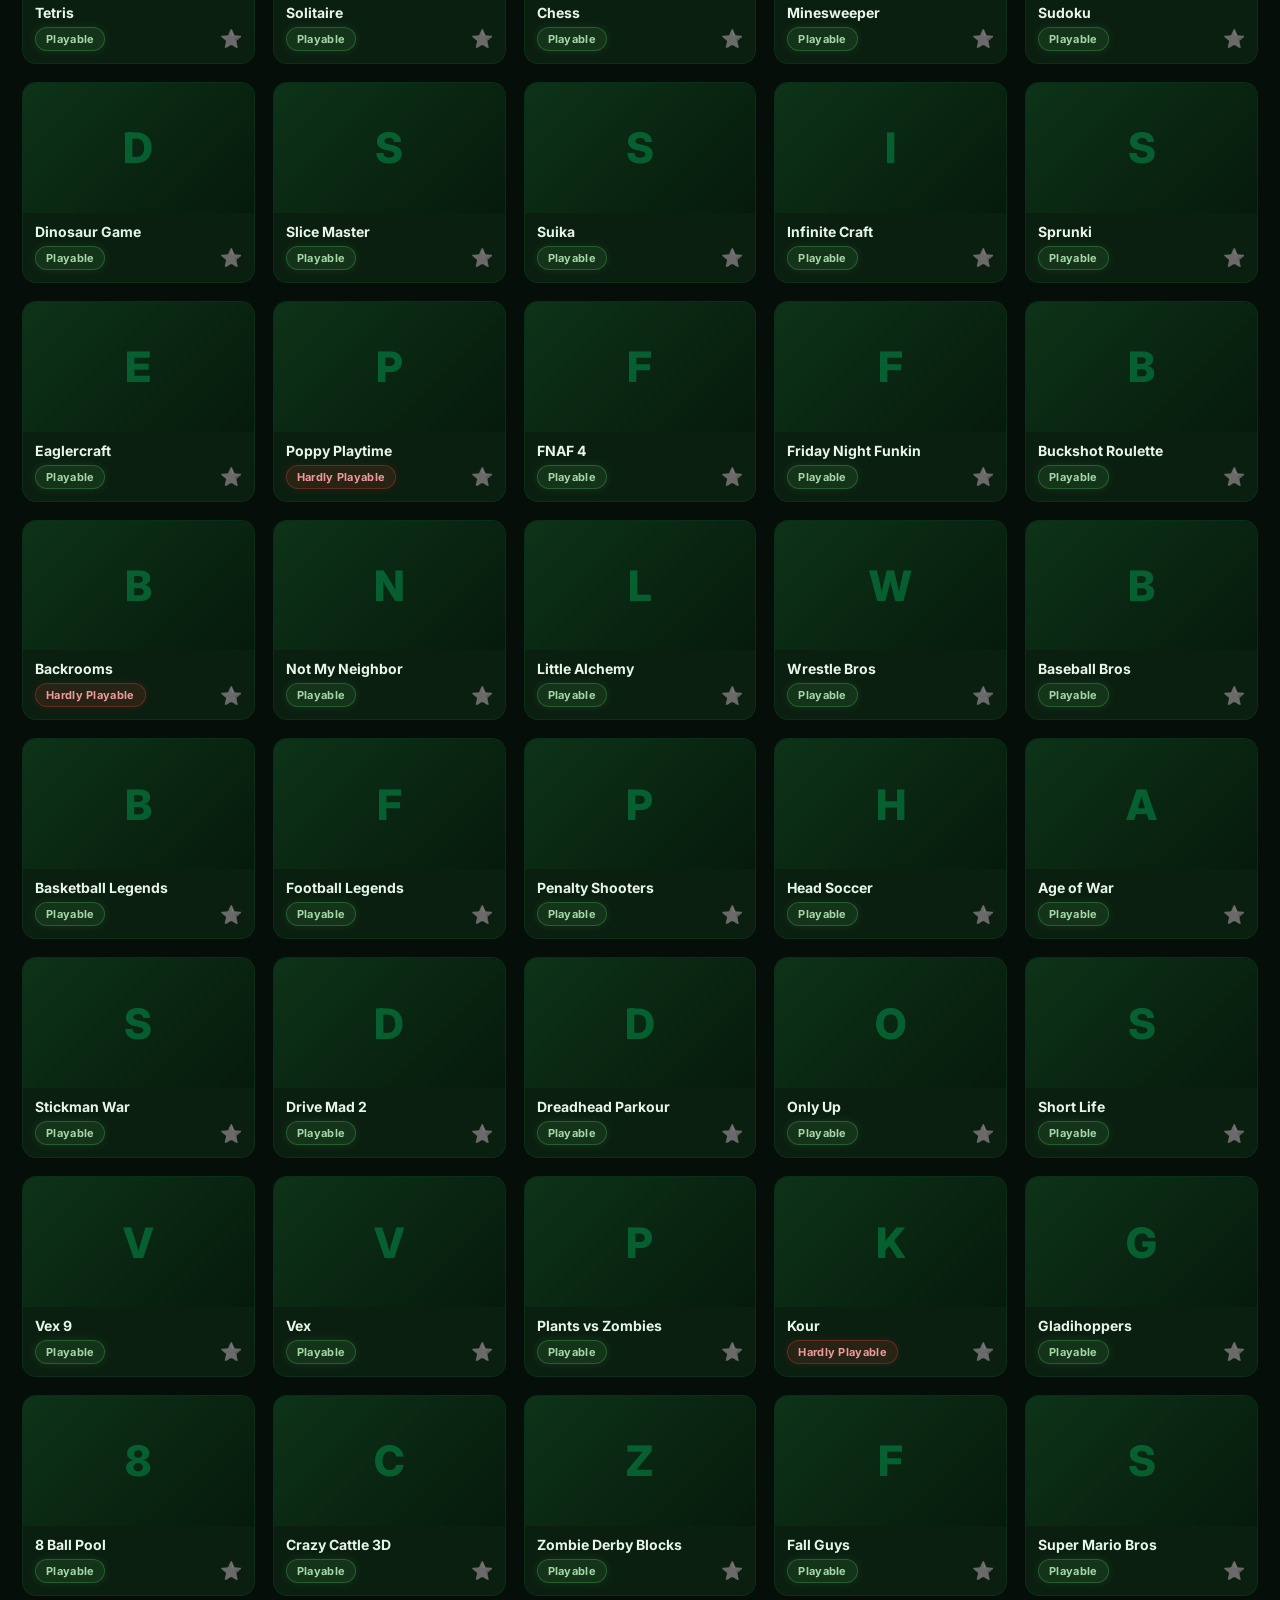
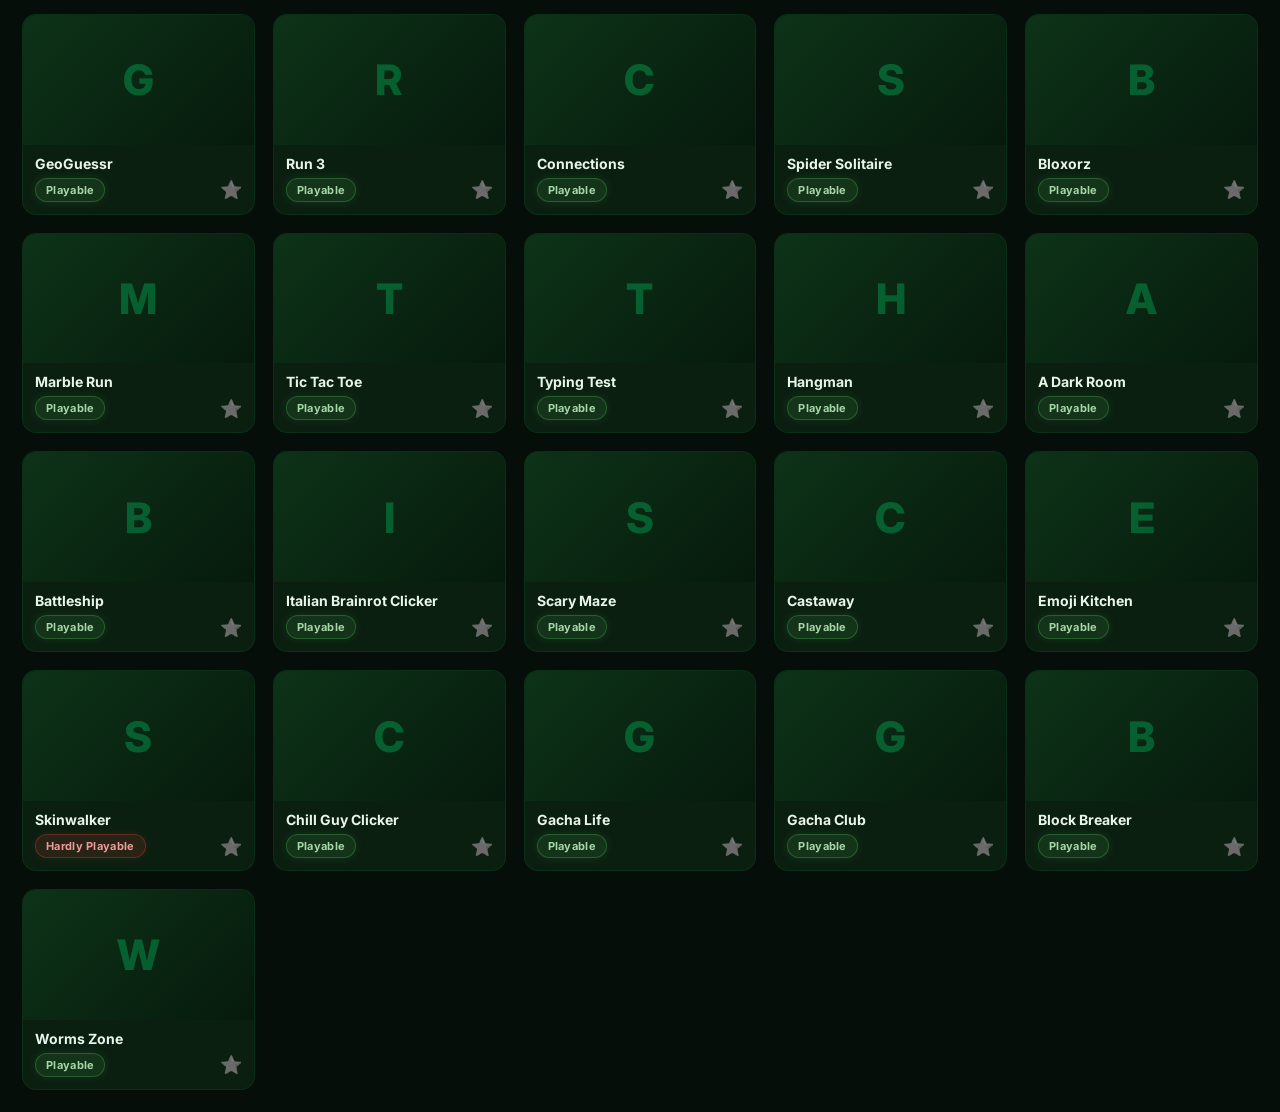
==== commit c9a612df: "Update index.html" ====
--- a/index.html
+++ b/index.html
@@ -5,39 +5,45 @@
   <meta charset="UTF-8">
   <meta name="viewport" content="width=device-width, initial-scale=1.0">
   <title>StudiesQuest - Play Premium Unblocked Games Free</title>
-  <meta name="description" content="Welcome to StudiesQuest! The ultimate premium unblocked games site. Play Subway Surfers, FNAF, Drift Boss, Slope, and over 100 free unblocked games perfectly optimized for Chromebooks and school.">
-  <meta name="keywords" content="StudiesQuest, unblocked games, free games, chromebook games, play at school, HTML5 games, slope unblocked, FNAF games, study games">
-  
+  <meta name="description"
+    content="Welcome to StudiesQuest! The ultimate premium unblocked games site. Play Subway Surfers, FNAF, Drift Boss, Slope, and over 100 free unblocked games perfectly optimized for Chromebooks and school.">
+  <meta name="keywords"
+    content="StudiesQuest, unblocked games, free games, chromebook games, play at school, HTML5 games, slope unblocked, FNAF games, study games">
+
   <link rel="icon" href="output.jpg" type="image/jpeg">
   <link rel="apple-touch-icon" href="output.jpg">
-  
+
   <meta property="og:title" content="StudiesQuest - Premium Unblocked Games">
-  <meta property="og:description" content="Play the best unblocked games safely and easily at StudiesQuest. Perfect for Chromebooks.">
+  <meta property="og:description"
+    content="Play the best unblocked games safely and easily at StudiesQuest. Perfect for Chromebooks.">
   <meta property="og:image" content="output.jpg">
   <link rel="stylesheet" href="style.css">
 </head>
 
 <body>
 
-  
+
   <div class="ad-sidebar ad-left">
     <button class="ad-close" onclick="this.parentElement.style.transform='translateX(-200%)'" title="Hide Ad">❮</button>
-    <iframe width="160" height="600" frameborder="0" scrolling="no" style="border:none;" srcdoc="<html><body style='margin:0;padding:0;'><script type='text/javascript'>atOptions={'key':'b64296e2ea256965fa584c721f19f8c1','format':'iframe','height':600,'width':160,'params':{}};</script><script type='text/javascript' src='https://www.highperformanceformat.com/b64296e2ea256965fa584c721f19f8c1/invoke.js'></script></body></html>"></iframe>
+    <iframe width="160" height="600" frameborder="0" scrolling="no" style="border:none;"
+      srcdoc="<html><body style='margin:0;padding:0;'><script type='text/javascript'>atOptions={'key':'b64296e2ea256965fa584c721f19f8c1','format':'iframe','height':600,'width':160,'params':{}};</script><script type='text/javascript' src='https://www.highperformanceformat.com/b64296e2ea256965fa584c721f19f8c1/invoke.js'></script></body></html>"></iframe>
   </div>
   <div class="ad-sidebar ad-right">
     <button class="ad-close" onclick="this.parentElement.style.transform='translateX(200%)'" title="Hide Ad">❯</button>
-    <iframe width="160" height="600" frameborder="0" scrolling="no" style="border:none;" srcdoc="<html><body style='margin:0;padding:0;'><script type='text/javascript'>atOptions={'key':'b64296e2ea256965fa584c721f19f8c1','format':'iframe','height':600,'width':160,'params':{}};</script><script type='text/javascript' src='https://www.highperformanceformat.com/b64296e2ea256965fa584c721f19f8c1/invoke.js'></script></body></html>"></iframe>
-  </div>
-
-  
-  <a id="gh-link" href="https://github.com/studiesquest/studiesquest.github.io" target="_blank" rel="noopener noreferrer" onclick="window.open(this.href,'_blank');return false;" title="GitHub">
+    <iframe width="160" height="600" frameborder="0" scrolling="no" style="border:none;"
+      srcdoc="<html><body style='margin:0;padding:0;'><script type='text/javascript'>atOptions={'key':'b64296e2ea256965fa584c721f19f8c1','format':'iframe','height':600,'width':160,'params':{}};</script><script type='text/javascript' src='https://www.highperformanceformat.com/b64296e2ea256965fa584c721f19f8c1/invoke.js'></script></body></html>"></iframe>
+  </div>
+
+
+  <a id="gh-link" href="https://github.com/studiesquest/studiesquest.github.io" target="_blank"
+    rel="noopener noreferrer" onclick="window.open(this.href,'_blank');return false;" title="GitHub">
     <svg viewBox="0 0 16 16" width="28" height="28" fill="currentColor">
       <path
         d="M8 0C3.58 0 0 3.58 0 8c0 3.54 2.29 6.53 5.47 7.59.4.07.55-.17.55-.38 0-.19-.01-.82-.01-1.49-2.01.37-2.53-.49-2.69-.94-.09-.23-.48-.94-.82-1.13-.28-.15-.68-.52-.01-.53.63-.01 1.08.58 1.23.82.72 1.21 1.87.87 2.33.66.07-.52.28-.87.51-1.07-1.78-.2-3.64-.89-3.64-3.95 0-.87.31-1.59.82-2.15-.08-.2-.36-1.02.08-2.12 0 0 .67-.21 2.2.82.64-.18 1.32-.27 2-.27.68 0 1.36.09 2 .27 1.53-1.04 2.2-.82 2.2-.82.44 1.1.16 1.92.08 2.12.51.56.82 1.27.82 2.15 0 3.07-1.87 3.75-3.65 3.95.29.25.54.73.54 1.48 0 1.07-.01 1.93-.01 2.2 0 .21.15.46.55.38A8.013 8.013 0 0016 8c0-4.42-3.58-8-8-8z" />
     </svg>
   </a>
 
-  
+
   <button id="settings-btn" title="Panic Screen Settings">⚙️</button>
 
   <header>
@@ -45,13 +51,13 @@
 
     <input id="search" placeholder="Search games...">
 
-    
+
     <div class="tab-bar">
       <button class="tab-btn active" data-tab="games">🎮 Games</button>
       <button class="tab-btn" data-tab="utilities">📚 Study Utilities</button>
     </div>
 
-    
+
     <div class="filters" id="game-filters">
       <button data-filter="All" class="active">All</button>
       <button data-filter="Playable">Playable</button>
@@ -67,12 +73,17 @@
     <p id="game-count"></p>
   </header>
 
-  
+
   <main id="grid"></main>
 
-  
+
   <section id="utilities" style="display:none">
     <div class="util-grid">
+      <div class="util-card" data-embed="https://www.google.com/webhp?igu=1" id="util-proxy">
+        <div class="util-icon">🌐</div>
+        <h3>Web Browser Proxy</h3>
+        <p>Bypass blocks directly in the app</p>
+      </div>
 
       <div class="util-card" data-redirect="https://freefy.app/" id="util-music">
         <div class="util-icon">🎵</div>
@@ -114,17 +125,19 @@
     </div>
   </section>
 
-  
+
   <div id="modal">
     <button id="home">← HOME</button>
     <div id="game-loading-overlay" class="hidden" style="display:none;">
       <div class="loading-brand">STUDIESQUEST</div>
       <div class="loading-text">Loading main game...</div>
     </div>
-    <iframe id="gameFrame" allowfullscreen></iframe>
-  </div>
-
-  
+    <button id="panic-trap-prev" tabindex="0" style="position:absolute; opacity:0; left:-9999px;"></button>
+    <iframe id="gameFrame" tabindex="0" allowfullscreen></iframe>
+    <button id="panic-trap-next" tabindex="0" style="position:absolute; opacity:0; left:-9999px;"></button>
+  </div>
+
+
   <div id="redirect-popup">
     <div class="popup-card">
       <div class="popup-icon">🔗</div>
@@ -138,277 +151,330 @@
     </div>
   </div>
 
-  
+
   <div id="panic">
-    
-            <div class="panic-signin-container panic-email-container">
-              <svg class="panic-google-logo" viewBox="0 0 76 24" width="76" height="24"
-                xmlns="http://www.w3.org/2000/svg">
-                <path
-                  d="M9.44 11.693v2.85h5.45c-.22 1.503-1.637 4.398-5.45 4.398-3.284 0-5.964-2.73-5.964-6.096s2.68-6.096 5.964-6.096c1.84 0 3.072.784 3.774 1.455l2.254-2.172C13.91 4.58 11.895 3.5 9.44 3.5 4.225 3.5 0 7.726 0 12.94s4.225 9.44 9.44 9.44c5.45 0 9.073-3.832 9.073-9.24 0-.613-.06-1.127-.156-1.447H9.44"
-                  fill="#4285F4" />
-                <path
-                  d="M29.98 12.833c0-3.37-2.316-5.83-5.657-5.83-3.34 0-5.753 2.46-5.753 5.83 0 3.328 2.413 5.817 5.753 5.817 3.34 0 5.657-2.49 5.657-5.817zm-2.85 0c0 1.96-1.39 3.26-2.807 3.26-1.417 0-2.825-1.3-2.825-3.26 0-1.983 1.408-3.275 2.825-3.275 1.418 0 2.807 1.292 2.807 3.275z"
-                  fill="#EA4335" />
-                <path
-                  d="M42.3 12.833c0-3.37-2.317-5.83-5.658-5.83-3.34 0-5.753 2.46-5.753 5.83 0 3.328 2.413 5.817 5.753 5.817 3.34 0 5.658-2.49 5.658-5.817zm-2.85 0c0 1.96-1.39 3.26-2.808 3.26-1.417 0-2.825-1.3-2.825-3.26 0-1.983 1.408-3.275 2.825-3.275 1.418 0 2.808 1.292 2.808 3.275z"
-                  fill="#FBBC05" />
-                <path
-                  d="M53.945 7.62v10.51c0 4.14-2.807 5.84-5.54 5.84-2.81 0-4.524-1.88-5.17-3.4l2.45-1.02c.41 1 1.41 2.05 2.71 2.05 1.77 0 2.89-1.09 2.89-3.18v-.78h-.09c-.61.75-1.8 1.44-3.18 1.44-3.04 0-5.69-2.58-5.69-5.77 0-3.21 2.65-5.82 5.69-5.82 1.39 0 2.57.69 3.18 1.42h.09V7.62h2.66zm-2.58 5.25c0-1.93-1.31-3.27-2.73-3.27-1.45 0-2.81 1.34-2.81 3.27 0 1.91 1.36 3.23 2.81 3.23 1.42 0 2.73-1.32 2.73-3.23z"
-                  fill="#4285F4" />
-                <path d="M57.695 3.8h2.86v14.65h-2.86V3.8z" fill="#34A853" />
-                <path
-                  d="M68.528 15.34l2.254 1.5c-.722 1.07-2.453 2.74-5.228 2.74-3.328 0-5.707-2.55-5.707-5.76 0-3.42 2.453-5.83 5.422-5.83 2.978 0 4.5 2.45 4.965 3.77l.285.71-7.85 3.25c.594 1.17 1.5 1.78 2.88 1.78 1.39 0 2.27-.68 2.98-1.45zm-6.02-2.77l5.06-2.1c-.28-.66-1.03-1.12-1.95-1.12-1.25 0-2.99 1.07-3.11 3.22z"
-                  fill="#EA4335" />
-              </svg>
-              <h1 class="panic-signin-title">Sign in</h1>
-              <p class="panic-signin-subtitle">to continue to <span id="panic-app-name">Google Docs</span></p>
-              <div class="panic-signin-input-box">
-                <input type="text" class="panic-signin-input" id="panic-email-input" placeholder=" ">
-                <label class="panic-signin-label">Email or phone</label>
-              </div>
-              <div class="panic-signin-actions">
-                <button class="panic-signin-forgot" id="panic-forgot">Forgot email?</button>
-              </div>
-              <p class="panic-signin-guest">Not your computer? Use Guest mode to sign in privately. <a href="#" id="panic-learn-more">Learn
-                  more about using Guest mode</a></p>
-              <div class="panic-signin-bottom">
-                <button class="panic-signin-create" id="panic-create">Create account</button>
-                <button class="panic-signin-next" id="panic-email-next">Next</button>
-              </div>
-            </div>
-
-            <div class="panic-signin-container panic-create-container" style="display:none;">
-              <svg class="panic-google-logo" viewBox="0 0 76 24" width="76" height="24" xmlns="http://www.w3.org/2000/svg">
-                <path d="M9.44 11.693v2.85h5.45c-.22 1.503-1.637 4.398-5.45 4.398-3.284 0-5.964-2.73-5.964-6.096s2.68-6.096 5.964-6.096c1.84 0 3.072.784 3.774 1.455l2.254-2.172C13.91 4.58 11.895 3.5 9.44 3.5 4.225 3.5 0 7.726 0 12.94s4.225 9.44 9.44 9.44c5.45 0 9.073-3.832 9.073-9.24 0-.613-.06-1.127-.156-1.447H9.44" fill="#4285F4"/>
-                <path d="M29.98 12.833c0-3.37-2.316-5.83-5.657-5.83-3.34 0-5.753 2.46-5.753 5.83 0 3.328 2.413 5.817 5.753 5.817 3.34 0 5.657-2.49 5.657-5.817zm-2.85 0c0 1.96-1.39 3.26-2.807 3.26-1.417 0-2.825-1.3-2.825-3.26 0-1.983 1.408-3.275 2.825-3.275 1.418 0 2.807 1.292 2.807 3.275z" fill="#EA4335"/>
-                <path d="M42.3 12.833c0-3.37-2.317-5.83-5.658-5.83-3.34 0-5.753 2.46-5.753 5.83 0 3.328 2.413 5.817 5.753 5.817 3.34 0 5.658-2.49 5.658-5.817zm-2.85 0c0 1.96-1.39 3.26-2.808 3.26-1.417 0-2.825-1.3-2.825-3.26 0-1.983 1.408-3.275 2.825-3.275 1.418 0 2.808 1.292 2.808 3.275z" fill="#FBBC05"/>
-                <path d="M53.945 7.62v10.51c0 4.14-2.807 5.84-5.54 5.84-2.81 0-4.524-1.88-5.17-3.4l2.45-1.02c.41 1 1.41 2.05 2.71 2.05 1.77 0 2.89-1.09 2.89-3.18v-.78h-.09c-.61.75-1.8 1.44-3.18 1.44-3.04 0-5.69-2.58-5.69-5.77 0-3.21 2.65-5.82 5.69-5.82 1.39 0 2.57.69 3.18 1.42h.09V7.62h2.66zm-2.58 5.25c0-1.93-1.31-3.27-2.73-3.27-1.45 0-2.81 1.34-2.81 3.27 0 1.91 1.36 3.23 2.81 3.23 1.42 0 2.73-1.32 2.73-3.23z" fill="#4285F4"/>
-                <path d="M57.695 3.8h2.86v14.65h-2.86V3.8z" fill="#34A853"/>
-                <path d="M68.528 15.34l2.254 1.5c-.722 1.07-2.453 2.74-5.228 2.74-3.328 0-5.707-2.55-5.707-5.76 0-3.42 2.453-5.83 5.422-5.83 2.978 0 4.5 2.45 4.965 3.77l.285.71-7.85 3.25c.594 1.17 1.5 1.78 2.88 1.78 1.39 0 2.27-.68 2.98-1.45zm-6.02-2.77l5.06-2.1c-.28-.66-1.03-1.12-1.95-1.12-1.25 0-2.99 1.07-3.11 3.22z" fill="#EA4335"/>
-              </svg>
-              <h1 class="panic-signin-title">Create your Google Account</h1>
-              <p class="panic-signin-subtitle">to continue to <span class="panic-app-name-mirror">Google Docs</span></p>
-              <div style="display:flex; gap:12px;">
-                <div class="panic-signin-input-box" style="flex:1;">
-                  <input type="text" class="panic-signin-input" placeholder=" ">
-                  <label class="panic-signin-label">First name</label>
-                </div>
-                <div class="panic-signin-input-box" style="flex:1;">
-                  <input type="text" class="panic-signin-input" placeholder=" ">
-                  <label class="panic-signin-label">Last name</label>
-                </div>
-              </div>
-              <div class="panic-signin-input-box">
-                <input type="text" class="panic-signin-input" placeholder=" ">
-                <label class="panic-signin-label">Username</label>
-              </div>
-              <p style="font-size:12px; color:#5f6368; margin:4px 0 16px;">You can use letters, numbers, and periods.</p>
-              <div style="display:flex; gap:12px;">
-                <div class="panic-signin-input-box" style="flex:1;">
-                  <input type="password" class="panic-signin-input" placeholder=" ">
-                  <label class="panic-signin-label">Password</label>
-                </div>
-                <div class="panic-signin-input-box" style="flex:1;">
-                  <input type="password" class="panic-signin-input" placeholder=" ">
-                  <label class="panic-signin-label">Confirm</label>
-                </div>
-              </div>
-              <p style="font-size:12px; color:#5f6368; margin:4px 0 0;">Use 8 or more characters with a mix of letters, numbers &amp; symbols</p>
-              <div class="panic-signin-bottom" style="margin-top:24px;">
-                <button class="panic-signin-create" id="panic-create-back">Sign in instead</button>
-                <button class="panic-signin-next" id="panic-create-next">Next</button>
-              </div>
-            </div>
-
-            <div class="panic-signin-container panic-forgot-email-container" style="display:none;">
-              <svg class="panic-google-logo" viewBox="0 0 76 24" width="76" height="24" xmlns="http://www.w3.org/2000/svg">
-                <path d="M9.44 11.693v2.85h5.45c-.22 1.503-1.637 4.398-5.45 4.398-3.284 0-5.964-2.73-5.964-6.096s2.68-6.096 5.964-6.096c1.84 0 3.072.784 3.774 1.455l2.254-2.172C13.91 4.58 11.895 3.5 9.44 3.5 4.225 3.5 0 7.726 0 12.94s4.225 9.44 9.44 9.44c5.45 0 9.073-3.832 9.073-9.24 0-.613-.06-1.127-.156-1.447H9.44" fill="#4285F4"/>
-                <path d="M29.98 12.833c0-3.37-2.316-5.83-5.657-5.83-3.34 0-5.753 2.46-5.753 5.83 0 3.328 2.413 5.817 5.753 5.817 3.34 0 5.657-2.49 5.657-5.817zm-2.85 0c0 1.96-1.39 3.26-2.807 3.26-1.417 0-2.825-1.3-2.825-3.26 0-1.983 1.408-3.275 2.825-3.275 1.418 0 2.807 1.292 2.807 3.275z" fill="#EA4335"/>
-                <path d="M42.3 12.833c0-3.37-2.317-5.83-5.658-5.83-3.34 0-5.753 2.46-5.753 5.83 0 3.328 2.413 5.817 5.753 5.817 3.34 0 5.658-2.49 5.658-5.817zm-2.85 0c0 1.96-1.39 3.26-2.808 3.26-1.417 0-2.825-1.3-2.825-3.26 0-1.983 1.408-3.275 2.825-3.275 1.418 0 2.808 1.292 2.808 3.275z" fill="#FBBC05"/>
-                <path d="M53.945 7.62v10.51c0 4.14-2.807 5.84-5.54 5.84-2.81 0-4.524-1.88-5.17-3.4l2.45-1.02c.41 1 1.41 2.05 2.71 2.05 1.77 0 2.89-1.09 2.89-3.18v-.78h-.09c-.61.75-1.8 1.44-3.18 1.44-3.04 0-5.69-2.58-5.69-5.77 0-3.21 2.65-5.82 5.69-5.82 1.39 0 2.57.69 3.18 1.42h.09V7.62h2.66zm-2.58 5.25c0-1.93-1.31-3.27-2.73-3.27-1.45 0-2.81 1.34-2.81 3.27 0 1.91 1.36 3.23 2.81 3.23 1.42 0 2.73-1.32 2.73-3.23z" fill="#4285F4"/>
-                <path d="M57.695 3.8h2.86v14.65h-2.86V3.8z" fill="#34A853"/>
-                <path d="M68.528 15.34l2.254 1.5c-.722 1.07-2.453 2.74-5.228 2.74-3.328 0-5.707-2.55-5.707-5.76 0-3.42 2.453-5.83 5.422-5.83 2.978 0 4.5 2.45 4.965 3.77l.285.71-7.85 3.25c.594 1.17 1.5 1.78 2.88 1.78 1.39 0 2.27-.68 2.98-1.45zm-6.02-2.77l5.06-2.1c-.28-.66-1.03-1.12-1.95-1.12-1.25 0-2.99 1.07-3.11 3.22z" fill="#EA4335"/>
-              </svg>
-              <h1 class="panic-signin-title">Find your email</h1>
-              <p class="panic-signin-subtitle">Enter your recovery email or phone number</p>
-              <div class="panic-signin-input-box">
-                <input type="text" class="panic-signin-input" placeholder=" ">
-                <label class="panic-signin-label">Phone number or recovery email</label>
-              </div>
-              <div class="panic-signin-input-box" style="margin-top:12px;">
-                <input type="text" class="panic-signin-input" placeholder=" ">
-                <label class="panic-signin-label">First name</label>
-              </div>
-              <div class="panic-signin-input-box" style="margin-top:12px;">
-                <input type="text" class="panic-signin-input" placeholder=" ">
-                <label class="panic-signin-label">Last name</label>
-              </div>
-              <div class="panic-signin-bottom" style="margin-top:24px;">
-                <button class="panic-signin-create" id="panic-forgot-email-back">Sign in instead</button>
-                <button class="panic-signin-next" id="panic-forgot-email-next">Next</button>
-              </div>
-            </div>
-
-            <div class="panic-signin-container panic-forgot-pass-container" style="display:none;">
-              <svg class="panic-google-logo" viewBox="0 0 76 24" width="76" height="24" xmlns="http://www.w3.org/2000/svg">
-                <path d="M9.44 11.693v2.85h5.45c-.22 1.503-1.637 4.398-5.45 4.398-3.284 0-5.964-2.73-5.964-6.096s2.68-6.096 5.964-6.096c1.84 0 3.072.784 3.774 1.455l2.254-2.172C13.91 4.58 11.895 3.5 9.44 3.5 4.225 3.5 0 7.726 0 12.94s4.225 9.44 9.44 9.44c5.45 0 9.073-3.832 9.073-9.24 0-.613-.06-1.127-.156-1.447H9.44" fill="#4285F4"/>
-                <path d="M29.98 12.833c0-3.37-2.316-5.83-5.657-5.83-3.34 0-5.753 2.46-5.753 5.83 0 3.328 2.413 5.817 5.753 5.817 3.34 0 5.657-2.49 5.657-5.817zm-2.85 0c0 1.96-1.39 3.26-2.807 3.26-1.417 0-2.825-1.3-2.825-3.26 0-1.983 1.408-3.275 2.825-3.275 1.418 0 2.807 1.292 2.807 3.275z" fill="#EA4335"/>
-                <path d="M42.3 12.833c0-3.37-2.317-5.83-5.658-5.83-3.34 0-5.753 2.46-5.753 5.83 0 3.328 2.413 5.817 5.753 5.817 3.34 0 5.658-2.49 5.658-5.817zm-2.85 0c0 1.96-1.39 3.26-2.808 3.26-1.417 0-2.825-1.3-2.825-3.26 0-1.983 1.408-3.275 2.825-3.275 1.418 0 2.808 1.292 2.808 3.275z" fill="#FBBC05"/>
-                <path d="M53.945 7.62v10.51c0 4.14-2.807 5.84-5.54 5.84-2.81 0-4.524-1.88-5.17-3.4l2.45-1.02c.41 1 1.41 2.05 2.71 2.05 1.77 0 2.89-1.09 2.89-3.18v-.78h-.09c-.61.75-1.8 1.44-3.18 1.44-3.04 0-5.69-2.58-5.69-5.77 0-3.21 2.65-5.82 5.69-5.82 1.39 0 2.57.69 3.18 1.42h.09V7.62h2.66zm-2.58 5.25c0-1.93-1.31-3.27-2.73-3.27-1.45 0-2.81 1.34-2.81 3.27 0 1.91 1.36 3.23 2.81 3.23 1.42 0 2.73-1.32 2.73-3.23z" fill="#4285F4"/>
-                <path d="M57.695 3.8h2.86v14.65h-2.86V3.8z" fill="#34A853"/>
-                <path d="M68.528 15.34l2.254 1.5c-.722 1.07-2.453 2.74-5.228 2.74-3.328 0-5.707-2.55-5.707-5.76 0-3.42 2.453-5.83 5.422-5.83 2.978 0 4.5 2.45 4.965 3.77l.285.71-7.85 3.25c.594 1.17 1.5 1.78 2.88 1.78 1.39 0 2.27-.68 2.98-1.45zm-6.02-2.77l5.06-2.1c-.28-.66-1.03-1.12-1.95-1.12-1.25 0-2.99 1.07-3.11 3.22z" fill="#EA4335"/>
-              </svg>
-              <h1 class="panic-signin-title">Account recovery</h1>
-              <p class="panic-signin-subtitle" id="panic-recovery-email-show"></p>
-              <p class="panic-signin-subtitle">Enter the last password you remember for this Google Account</p>
-              <div class="panic-signin-input-box">
-                <input type="password" class="panic-signin-input" placeholder=" ">
-                <label class="panic-signin-label">Last password you remember</label>
-              </div>
-              <div class="panic-signin-bottom" style="margin-top:24px;">
-                <button class="panic-signin-create" id="panic-forgot-pass-try">Try another way</button>
-                <button class="panic-signin-next" id="panic-forgot-pass-next">Next</button>
-              </div>
-            </div>
-
-            <div id="panic-learn-more-tooltip" style="display:none;">
-              <div class="panic-tooltip-card">
-                <h3>Guest mode</h3>
-                <p>If this isn't your computer, you can use Guest mode to sign in privately. <strong>Guest mode</strong> keeps your browsing activity separate from anyone who uses this computer. When you're done, close all Guest windows and your browsing info is deleted.</p>
-                <p style="margin-top:8px;">This won't affect how data is handled by the websites you visit, including Google.</p>
-                <button id="panic-tooltip-close" class="panic-signin-next" style="margin-top:12px;">Got it</button>
-              </div>
-            </div>
-
-            
-            <div class="panic-signin-container panic-password-container" style="display:none; text-align:center;">
-              <svg class="panic-google-logo" viewBox="0 0 76 24" width="76" height="24"
-                xmlns="http://www.w3.org/2000/svg" style="margin: 0 auto 16px;">
-                <path
-                  d="M9.44 11.693v2.85h5.45c-.22 1.503-1.637 4.398-5.45 4.398-3.284 0-5.964-2.73-5.964-6.096s2.68-6.096 5.964-6.096c1.84 0 3.072.784 3.774 1.455l2.254-2.172C13.91 4.58 11.895 3.5 9.44 3.5 4.225 3.5 0 7.726 0 12.94s4.225 9.44 9.44 9.44c5.45 0 9.073-3.832 9.073-9.24 0-.613-.06-1.127-.156-1.447H9.44"
-                  fill="#4285F4" />
-                <path
-                  d="M29.98 12.833c0-3.37-2.316-5.83-5.657-5.83-3.34 0-5.753 2.46-5.753 5.83 0 3.328 2.413 5.817 5.753 5.817 3.34 0 5.657-2.49 5.657-5.817zm-2.85 0c0 1.96-1.39 3.26-2.807 3.26-1.417 0-2.825-1.3-2.825-3.26 0-1.983 1.408-3.275 2.825-3.275 1.418 0 2.807 1.292 2.807 3.275z"
-                  fill="#EA4335" />
-                <path
-                  d="M42.3 12.833c0-3.37-2.317-5.83-5.658-5.83-3.34 0-5.753 2.46-5.753 5.83 0 3.328 2.413 5.817 5.753 5.817 3.34 0 5.658-2.49 5.658-5.817zm-2.85 0c0 1.96-1.39 3.26-2.808 3.26-1.417 0-2.825-1.3-2.825-3.26 0-1.983 1.408-3.275 2.825-3.275 1.418 0 2.808 1.292 2.808 3.275z"
-                  fill="#FBBC05" />
-                <path
-                  d="M53.945 7.62v10.51c0 4.14-2.807 5.84-5.54 5.84-2.81 0-4.524-1.88-5.17-3.4l2.45-1.02c.41 1 1.41 2.05 2.71 2.05 1.77 0 2.89-1.09 2.89-3.18v-.78h-.09c-.61.75-1.8 1.44-3.18 1.44-3.04 0-5.69-2.58-5.69-5.77 0-3.21 2.65-5.82 5.69-5.82 1.39 0 2.57.69 3.18 1.42h.09V7.62h2.66zm-2.58 5.25c0-1.93-1.31-3.27-2.73-3.27-1.45 0-2.81 1.34-2.81 3.27 0 1.91 1.36 3.23 2.81 3.23 1.42 0 2.73-1.32 2.73-3.23z"
-                  fill="#4285F4" />
-                <path d="M57.695 3.8h2.86v14.65h-2.86V3.8z" fill="#34A853" />
-                <path
-                  d="M68.528 15.34l2.254 1.5c-.722 1.07-2.453 2.74-5.228 2.74-3.328 0-5.707-2.55-5.707-5.76 0-3.42 2.453-5.83 5.422-5.83 2.978 0 4.5 2.45 4.965 3.77l.285.71-7.85 3.25c.594 1.17 1.5 1.78 2.88 1.78 1.39 0 2.27-.68 2.98-1.45zm-6.02-2.77l5.06-2.1c-.28-.66-1.03-1.12-1.95-1.12-1.25 0-2.99 1.07-3.11 3.22z"
-                  fill="#EA4335" />
-              </svg>
-              <h1 class="panic-signin-title" style="text-align:center;">Welcome</h1>
-              <div class="panic-user-pill">
-                <div class="panic-user-icon">
-                  <svg focusable="false" viewBox="0 0 24 24">
-                    <path
-                      d="M12 2C6.48 2 2 6.48 2 12s4.48 10 10 10 10-4.48 10-10S17.52 2 12 2zm0 3c1.66 0 3 1.34 3 3s-1.34 3-3 3-3-1.34-3-3 1.34-3 3-3zm0 14.2c-2.5 0-4.71-1.28-6-3.22.03-1.99 4-3.08 6-3.08 1.99 0 5.97 1.09 6 3.08-1.29 1.94-3.5 3.22-6 3.22z"
-                      fill="#5f6368" />
-                  </svg>
-                </div>
-                <span id="panic-email-display">student@school.edu</span>
-                <svg focusable="false" viewBox="0 0 24 24" class="panic-pill-drop">
-                  <path d="M7 10l5 5 5-5z" fill="#5f6368" />
-                </svg>
-              </div>
-              <div class="panic-signin-input-box" style="margin-top:40px; text-align:left;">
-                <input type="password" class="panic-signin-input" placeholder=" ">
-                <label class="panic-signin-label">Enter your password</label>
-              </div>
-              <div class="panic-show-pass">
-                <input type="checkbox" id="panic-show-cb">
-                <label for="panic-show-cb">Show password</label>
-              </div>
-              <div class="panic-pass-error" id="panic-pass-error">Wrong password. Try again or click Forgot password to reset it.</div>
-              <div class="panic-signin-bottom" style="margin-top:48px;">
-                <button class="panic-signin-create" id="panic-pass-forgot">Forgot password?</button>
-                <button class="panic-signin-next" id="panic-pass-next">Next</button>
-              </div>
-            </div>
-
-            
-            <div class="panic-docs-bug-container" style="display:none;">
-              <div class="panic-docs-header">
-                <div class="panic-docs-left">
-                  <svg focusable="false" viewBox="0 0 24 24" width="24" height="24" fill="#5f6368">
-                    <path d="M3 18h18v-2H3v2zm0-5h18v-2H3v2zm0-7v2h18V6H3z" />
-                  </svg>
-                  <div class="panic-docs-logo">
-                    <svg viewBox="0 0 40 40" width="40px" height="40px">
-                      <path fill="#4285F4"
-                        d="M26.5,2H13.5C11.567,2,10,3.567,10,5.5v29c0,1.933,1.567,3.5,3.5,3.5h23c1.933,0,3.5-1.567,3.5-3.5V15L26.5,2z">
-                      </path>
-                      <path fill="#2E58A6" d="M26.5,2v13h13L26.5,2z"></path>
-                    </svg>
-                    <span class="panic-docs-title">Docs</span>
-                  </div>
-                </div>
-                <div class="panic-docs-search">
-                  <svg focusable="false" viewBox="0 0 24 24" width="24" height="24" fill="#5f6368">
-                    <path
-                      d="M15.5 14h-.79l-.28-.27C15.41 12.59 16 11.11 16 9.5 16 5.91 13.09 3 9.5 3S3 5.91 3 9.5 5.91 16 9.5 16c1.61 0 3.09-.59 4.23-1.57l.27.28v.79l5 4.99L20.49 19l-4.99-5zm-6 0C7.01 14 5 11.99 5 9.5S7.01 5 9.5 5 14 7.01 14 9.5 11.99 14 9.5 14z" />
-                  </svg>
-                  <input type="text" placeholder="Search">
-                </div>
-                <div class="panic-docs-right">
-                  
-                  <div class="panic-docs-profile-bugged"></div>
-                </div>
-              </div>
-
-              <div class="panic-docs-error-toast">
-                <span>Something went wrong. Please reload.</span>
-                <button class="panic-retry-btn">Retry</button>
-              </div>
-
-              <div class="panic-docs-main-content">
-                <h2>Start a new document</h2>
-                <div class="panic-docs-grid">
-                  <div class="panic-docs-sq"><div class="panic-template-label">Blank</div></div>
-                  <div class="panic-docs-sq"><div class="panic-template-label">Resume</div></div>
-                  <div class="panic-docs-sq"><div class="panic-template-label">Letter</div></div>
-                  <div class="panic-docs-sq"><div class="panic-template-label">Project proposal</div></div>
-                  <div class="panic-docs-sq"><div class="panic-template-label">Brochure</div></div>
-                </div>
-
-                <h2 style="margin-top:40px;">Recent documents</h2>
-                <div class="panic-docs-list-bug">
-                  <div class="panic-docs-row">
-                    <svg viewBox="0 0 24 24" width="20" height="20" fill="#4285F4"><path d="M14 2H6c-1.1 0-2 .9-2 2v16c0 1.1.9 2 2 2h12c1.1 0 2-.9 2-2V8l-6-6zm4 18H6V4h7v5h5v11z"/></svg>
-                    <span class="panic-doc-name">Untitled document</span>
-                    <span class="panic-doc-date">Mar 26, 2026</span>
-                    <span class="panic-doc-owner">me</span>
-                  </div>
-                  <div class="panic-docs-row">
-                    <svg viewBox="0 0 24 24" width="20" height="20" fill="#4285F4"><path d="M14 2H6c-1.1 0-2 .9-2 2v16c0 1.1.9 2 2 2h12c1.1 0 2-.9 2-2V8l-6-6zm4 18H6V4h7v5h5v11z"/></svg>
-                    <span class="panic-doc-name">Science Lab Report — Period 3</span>
-                    <span class="panic-doc-date">Mar 24, 2026</span>
-                    <span class="panic-doc-owner">me</span>
-                  </div>
-                  <div class="panic-docs-row">
-                    <svg viewBox="0 0 24 24" width="20" height="20" fill="#4285F4"><path d="M14 2H6c-1.1 0-2 .9-2 2v16c0 1.1.9 2 2 2h12c1.1 0 2-.9 2-2V8l-6-6zm4 18H6V4h7v5h5v11z"/></svg>
-                    <span class="panic-doc-name">English Essay Draft</span>
-                    <span class="panic-doc-date">Mar 20, 2026</span>
-                    <span class="panic-doc-owner">me</span>
-                  </div>
-                  <div class="panic-docs-row">
-                    <svg viewBox="0 0 24 24" width="20" height="20" fill="#4285F4"><path d="M14 2H6c-1.1 0-2 .9-2 2v16c0 1.1.9 2 2 2h12c1.1 0 2-.9 2-2V8l-6-6zm4 18H6V4h7v5h5v11z"/></svg>
-                    <span class="panic-doc-name">History Notes — Chapter 12</span>
-                    <span class="panic-doc-date">Mar 18, 2026</span>
-                    <span class="panic-doc-owner">me</span>
-                  </div>
-                </div>
-              </div>
-            </div>
-          </div>
-  </div>
-
-  
+
+    <div class="panic-signin-container panic-email-container">
+      <svg class="panic-google-logo" viewBox="0 0 76 24" width="76" height="24" xmlns="http://www.w3.org/2000/svg">
+        <path
+          d="M9.44 11.693v2.85h5.45c-.22 1.503-1.637 4.398-5.45 4.398-3.284 0-5.964-2.73-5.964-6.096s2.68-6.096 5.964-6.096c1.84 0 3.072.784 3.774 1.455l2.254-2.172C13.91 4.58 11.895 3.5 9.44 3.5 4.225 3.5 0 7.726 0 12.94s4.225 9.44 9.44 9.44c5.45 0 9.073-3.832 9.073-9.24 0-.613-.06-1.127-.156-1.447H9.44"
+          fill="#4285F4" />
+        <path
+          d="M29.98 12.833c0-3.37-2.316-5.83-5.657-5.83-3.34 0-5.753 2.46-5.753 5.83 0 3.328 2.413 5.817 5.753 5.817 3.34 0 5.657-2.49 5.657-5.817zm-2.85 0c0 1.96-1.39 3.26-2.807 3.26-1.417 0-2.825-1.3-2.825-3.26 0-1.983 1.408-3.275 2.825-3.275 1.418 0 2.807 1.292 2.807 3.275z"
+          fill="#EA4335" />
+        <path
+          d="M42.3 12.833c0-3.37-2.317-5.83-5.658-5.83-3.34 0-5.753 2.46-5.753 5.83 0 3.328 2.413 5.817 5.753 5.817 3.34 0 5.658-2.49 5.658-5.817zm-2.85 0c0 1.96-1.39 3.26-2.808 3.26-1.417 0-2.825-1.3-2.825-3.26 0-1.983 1.408-3.275 2.825-3.275 1.418 0 2.808 1.292 2.808 3.275z"
+          fill="#FBBC05" />
+        <path
+          d="M53.945 7.62v10.51c0 4.14-2.807 5.84-5.54 5.84-2.81 0-4.524-1.88-5.17-3.4l2.45-1.02c.41 1 1.41 2.05 2.71 2.05 1.77 0 2.89-1.09 2.89-3.18v-.78h-.09c-.61.75-1.8 1.44-3.18 1.44-3.04 0-5.69-2.58-5.69-5.77 0-3.21 2.65-5.82 5.69-5.82 1.39 0 2.57.69 3.18 1.42h.09V7.62h2.66zm-2.58 5.25c0-1.93-1.31-3.27-2.73-3.27-1.45 0-2.81 1.34-2.81 3.27 0 1.91 1.36 3.23 2.81 3.23 1.42 0 2.73-1.32 2.73-3.23z"
+          fill="#4285F4" />
+        <path d="M57.695 3.8h2.86v14.65h-2.86V3.8z" fill="#34A853" />
+        <path
+          d="M68.528 15.34l2.254 1.5c-.722 1.07-2.453 2.74-5.228 2.74-3.328 0-5.707-2.55-5.707-5.76 0-3.42 2.453-5.83 5.422-5.83 2.978 0 4.5 2.45 4.965 3.77l.285.71-7.85 3.25c.594 1.17 1.5 1.78 2.88 1.78 1.39 0 2.27-.68 2.98-1.45zm-6.02-2.77l5.06-2.1c-.28-.66-1.03-1.12-1.95-1.12-1.25 0-2.99 1.07-3.11 3.22z"
+          fill="#EA4335" />
+      </svg>
+      <h1 class="panic-signin-title">Sign in</h1>
+      <p class="panic-signin-subtitle">to continue to <span id="panic-app-name">Google Docs</span></p>
+      <div class="panic-signin-input-box">
+        <input type="text" class="panic-signin-input" id="panic-email-input" placeholder=" ">
+        <label class="panic-signin-label">Email or phone</label>
+      </div>
+      <div class="panic-signin-actions">
+        <button class="panic-signin-forgot" id="panic-forgot">Forgot email?</button>
+      </div>
+      <p class="panic-signin-guest">Not your computer? Use Guest mode to sign in privately. <a href="#"
+          id="panic-learn-more">Learn
+          more about using Guest mode</a></p>
+      <div class="panic-signin-bottom">
+        <button class="panic-signin-create" id="panic-create">Create account</button>
+        <button class="panic-signin-next" id="panic-email-next">Next</button>
+      </div>
+    </div>
+
+    <div class="panic-signin-container panic-create-container" style="display:none;">
+      <svg class="panic-google-logo" viewBox="0 0 76 24" width="76" height="24" xmlns="http://www.w3.org/2000/svg">
+        <path
+          d="M9.44 11.693v2.85h5.45c-.22 1.503-1.637 4.398-5.45 4.398-3.284 0-5.964-2.73-5.964-6.096s2.68-6.096 5.964-6.096c1.84 0 3.072.784 3.774 1.455l2.254-2.172C13.91 4.58 11.895 3.5 9.44 3.5 4.225 3.5 0 7.726 0 12.94s4.225 9.44 9.44 9.44c5.45 0 9.073-3.832 9.073-9.24 0-.613-.06-1.127-.156-1.447H9.44"
+          fill="#4285F4" />
+        <path
+          d="M29.98 12.833c0-3.37-2.316-5.83-5.657-5.83-3.34 0-5.753 2.46-5.753 5.83 0 3.328 2.413 5.817 5.753 5.817 3.34 0 5.657-2.49 5.657-5.817zm-2.85 0c0 1.96-1.39 3.26-2.807 3.26-1.417 0-2.825-1.3-2.825-3.26 0-1.983 1.408-3.275 2.825-3.275 1.418 0 2.807 1.292 2.807 3.275z"
+          fill="#EA4335" />
+        <path
+          d="M42.3 12.833c0-3.37-2.317-5.83-5.658-5.83-3.34 0-5.753 2.46-5.753 5.83 0 3.328 2.413 5.817 5.753 5.817 3.34 0 5.658-2.49 5.658-5.817zm-2.85 0c0 1.96-1.39 3.26-2.808 3.26-1.417 0-2.825-1.3-2.825-3.26 0-1.983 1.408-3.275 2.825-3.275 1.418 0 2.808 1.292 2.808 3.275z"
+          fill="#FBBC05" />
+        <path
+          d="M53.945 7.62v10.51c0 4.14-2.807 5.84-5.54 5.84-2.81 0-4.524-1.88-5.17-3.4l2.45-1.02c.41 1 1.41 2.05 2.71 2.05 1.77 0 2.89-1.09 2.89-3.18v-.78h-.09c-.61.75-1.8 1.44-3.18 1.44-3.04 0-5.69-2.58-5.69-5.77 0-3.21 2.65-5.82 5.69-5.82 1.39 0 2.57.69 3.18 1.42h.09V7.62h2.66zm-2.58 5.25c0-1.93-1.31-3.27-2.73-3.27-1.45 0-2.81 1.34-2.81 3.27 0 1.91 1.36 3.23 2.81 3.23 1.42 0 2.73-1.32 2.73-3.23z"
+          fill="#4285F4" />
+        <path d="M57.695 3.8h2.86v14.65h-2.86V3.8z" fill="#34A853" />
+        <path
+          d="M68.528 15.34l2.254 1.5c-.722 1.07-2.453 2.74-5.228 2.74-3.328 0-5.707-2.55-5.707-5.76 0-3.42 2.453-5.83 5.422-5.83 2.978 0 4.5 2.45 4.965 3.77l.285.71-7.85 3.25c.594 1.17 1.5 1.78 2.88 1.78 1.39 0 2.27-.68 2.98-1.45zm-6.02-2.77l5.06-2.1c-.28-.66-1.03-1.12-1.95-1.12-1.25 0-2.99 1.07-3.11 3.22z"
+          fill="#EA4335" />
+      </svg>
+      <h1 class="panic-signin-title">Create your Google Account</h1>
+      <p class="panic-signin-subtitle">to continue to <span class="panic-app-name-mirror">Google Docs</span></p>
+      <div style="display:flex; gap:12px;">
+        <div class="panic-signin-input-box" style="flex:1;">
+          <input type="text" class="panic-signin-input" placeholder=" ">
+          <label class="panic-signin-label">First name</label>
+        </div>
+        <div class="panic-signin-input-box" style="flex:1;">
+          <input type="text" class="panic-signin-input" placeholder=" ">
+          <label class="panic-signin-label">Last name</label>
+        </div>
+      </div>
+      <div class="panic-signin-input-box">
+        <input type="text" class="panic-signin-input" placeholder=" ">
+        <label class="panic-signin-label">Username</label>
+      </div>
+      <p style="font-size:12px; color:#5f6368; margin:4px 0 16px;">You can use letters, numbers, and periods.</p>
+      <div style="display:flex; gap:12px;">
+        <div class="panic-signin-input-box" style="flex:1;">
+          <input type="password" class="panic-signin-input" placeholder=" ">
+          <label class="panic-signin-label">Password</label>
+        </div>
+        <div class="panic-signin-input-box" style="flex:1;">
+          <input type="password" class="panic-signin-input" placeholder=" ">
+          <label class="panic-signin-label">Confirm</label>
+        </div>
+      </div>
+      <p style="font-size:12px; color:#5f6368; margin:4px 0 0;">Use 8 or more characters with a mix of letters, numbers
+        &amp; symbols</p>
+      <div class="panic-signin-bottom" style="margin-top:24px;">
+        <button class="panic-signin-create" id="panic-create-back">Sign in instead</button>
+        <button class="panic-signin-next" id="panic-create-next">Next</button>
+      </div>
+    </div>
+
+    <div class="panic-signin-container panic-forgot-email-container" style="display:none;">
+      <svg class="panic-google-logo" viewBox="0 0 76 24" width="76" height="24" xmlns="http://www.w3.org/2000/svg">
+        <path
+          d="M9.44 11.693v2.85h5.45c-.22 1.503-1.637 4.398-5.45 4.398-3.284 0-5.964-2.73-5.964-6.096s2.68-6.096 5.964-6.096c1.84 0 3.072.784 3.774 1.455l2.254-2.172C13.91 4.58 11.895 3.5 9.44 3.5 4.225 3.5 0 7.726 0 12.94s4.225 9.44 9.44 9.44c5.45 0 9.073-3.832 9.073-9.24 0-.613-.06-1.127-.156-1.447H9.44"
+          fill="#4285F4" />
+        <path
+          d="M29.98 12.833c0-3.37-2.316-5.83-5.657-5.83-3.34 0-5.753 2.46-5.753 5.83 0 3.328 2.413 5.817 5.753 5.817 3.34 0 5.657-2.49 5.657-5.817zm-2.85 0c0 1.96-1.39 3.26-2.807 3.26-1.417 0-2.825-1.3-2.825-3.26 0-1.983 1.408-3.275 2.825-3.275 1.418 0 2.807 1.292 2.807 3.275z"
+          fill="#EA4335" />
+        <path
+          d="M42.3 12.833c0-3.37-2.317-5.83-5.658-5.83-3.34 0-5.753 2.46-5.753 5.83 0 3.328 2.413 5.817 5.753 5.817 3.34 0 5.658-2.49 5.658-5.817zm-2.85 0c0 1.96-1.39 3.26-2.808 3.26-1.417 0-2.825-1.3-2.825-3.26 0-1.983 1.408-3.275 2.825-3.275 1.418 0 2.808 1.292 2.808 3.275z"
+          fill="#FBBC05" />
+        <path
+          d="M53.945 7.62v10.51c0 4.14-2.807 5.84-5.54 5.84-2.81 0-4.524-1.88-5.17-3.4l2.45-1.02c.41 1 1.41 2.05 2.71 2.05 1.77 0 2.89-1.09 2.89-3.18v-.78h-.09c-.61.75-1.8 1.44-3.18 1.44-3.04 0-5.69-2.58-5.69-5.77 0-3.21 2.65-5.82 5.69-5.82 1.39 0 2.57.69 3.18 1.42h.09V7.62h2.66zm-2.58 5.25c0-1.93-1.31-3.27-2.73-3.27-1.45 0-2.81 1.34-2.81 3.27 0 1.91 1.36 3.23 2.81 3.23 1.42 0 2.73-1.32 2.73-3.23z"
+          fill="#4285F4" />
+        <path d="M57.695 3.8h2.86v14.65h-2.86V3.8z" fill="#34A853" />
+        <path
+          d="M68.528 15.34l2.254 1.5c-.722 1.07-2.453 2.74-5.228 2.74-3.328 0-5.707-2.55-5.707-5.76 0-3.42 2.453-5.83 5.422-5.83 2.978 0 4.5 2.45 4.965 3.77l.285.71-7.85 3.25c.594 1.17 1.5 1.78 2.88 1.78 1.39 0 2.27-.68 2.98-1.45zm-6.02-2.77l5.06-2.1c-.28-.66-1.03-1.12-1.95-1.12-1.25 0-2.99 1.07-3.11 3.22z"
+          fill="#EA4335" />
+      </svg>
+      <h1 class="panic-signin-title">Find your email</h1>
+      <p class="panic-signin-subtitle">Enter your recovery email or phone number</p>
+      <div class="panic-signin-input-box">
+        <input type="text" class="panic-signin-input" placeholder=" ">
+        <label class="panic-signin-label">Phone number or recovery email</label>
+      </div>
+      <div class="panic-signin-input-box" style="margin-top:12px;">
+        <input type="text" class="panic-signin-input" placeholder=" ">
+        <label class="panic-signin-label">First name</label>
+      </div>
+      <div class="panic-signin-input-box" style="margin-top:12px;">
+        <input type="text" class="panic-signin-input" placeholder=" ">
+        <label class="panic-signin-label">Last name</label>
+      </div>
+      <div class="panic-signin-bottom" style="margin-top:24px;">
+        <button class="panic-signin-create" id="panic-forgot-email-back">Sign in instead</button>
+        <button class="panic-signin-next" id="panic-forgot-email-next">Next</button>
+      </div>
+    </div>
+
+    <div class="panic-signin-container panic-forgot-pass-container" style="display:none;">
+      <svg class="panic-google-logo" viewBox="0 0 76 24" width="76" height="24" xmlns="http://www.w3.org/2000/svg">
+        <path
+          d="M9.44 11.693v2.85h5.45c-.22 1.503-1.637 4.398-5.45 4.398-3.284 0-5.964-2.73-5.964-6.096s2.68-6.096 5.964-6.096c1.84 0 3.072.784 3.774 1.455l2.254-2.172C13.91 4.58 11.895 3.5 9.44 3.5 4.225 3.5 0 7.726 0 12.94s4.225 9.44 9.44 9.44c5.45 0 9.073-3.832 9.073-9.24 0-.613-.06-1.127-.156-1.447H9.44"
+          fill="#4285F4" />
+        <path
+          d="M29.98 12.833c0-3.37-2.316-5.83-5.657-5.83-3.34 0-5.753 2.46-5.753 5.83 0 3.328 2.413 5.817 5.753 5.817 3.34 0 5.657-2.49 5.657-5.817zm-2.85 0c0 1.96-1.39 3.26-2.807 3.26-1.417 0-2.825-1.3-2.825-3.26 0-1.983 1.408-3.275 2.825-3.275 1.418 0 2.807 1.292 2.807 3.275z"
+          fill="#EA4335" />
+        <path
+          d="M42.3 12.833c0-3.37-2.317-5.83-5.658-5.83-3.34 0-5.753 2.46-5.753 5.83 0 3.328 2.413 5.817 5.753 5.817 3.34 0 5.658-2.49 5.658-5.817zm-2.85 0c0 1.96-1.39 3.26-2.808 3.26-1.417 0-2.825-1.3-2.825-3.26 0-1.983 1.408-3.275 2.825-3.275 1.418 0 2.808 1.292 2.808 3.275z"
+          fill="#FBBC05" />
+        <path
+          d="M53.945 7.62v10.51c0 4.14-2.807 5.84-5.54 5.84-2.81 0-4.524-1.88-5.17-3.4l2.45-1.02c.41 1 1.41 2.05 2.71 2.05 1.77 0 2.89-1.09 2.89-3.18v-.78h-.09c-.61.75-1.8 1.44-3.18 1.44-3.04 0-5.69-2.58-5.69-5.77 0-3.21 2.65-5.82 5.69-5.82 1.39 0 2.57.69 3.18 1.42h.09V7.62h2.66zm-2.58 5.25c0-1.93-1.31-3.27-2.73-3.27-1.45 0-2.81 1.34-2.81 3.27 0 1.91 1.36 3.23 2.81 3.23 1.42 0 2.73-1.32 2.73-3.23z"
+          fill="#4285F4" />
+        <path d="M57.695 3.8h2.86v14.65h-2.86V3.8z" fill="#34A853" />
+        <path
+          d="M68.528 15.34l2.254 1.5c-.722 1.07-2.453 2.74-5.228 2.74-3.328 0-5.707-2.55-5.707-5.76 0-3.42 2.453-5.83 5.422-5.83 2.978 0 4.5 2.45 4.965 3.77l.285.71-7.85 3.25c.594 1.17 1.5 1.78 2.88 1.78 1.39 0 2.27-.68 2.98-1.45zm-6.02-2.77l5.06-2.1c-.28-.66-1.03-1.12-1.95-1.12-1.25 0-2.99 1.07-3.11 3.22z"
+          fill="#EA4335" />
+      </svg>
+      <h1 class="panic-signin-title">Account recovery</h1>
+      <p class="panic-signin-subtitle" id="panic-recovery-email-show"></p>
+      <p class="panic-signin-subtitle">Enter the last password you remember for this Google Account</p>
+      <div class="panic-signin-input-box">
+        <input type="password" class="panic-signin-input" placeholder=" ">
+        <label class="panic-signin-label">Last password you remember</label>
+      </div>
+      <div class="panic-signin-bottom" style="margin-top:24px;">
+        <button class="panic-signin-create" id="panic-forgot-pass-try">Try another way</button>
+        <button class="panic-signin-next" id="panic-forgot-pass-next">Next</button>
+      </div>
+    </div>
+
+    <div id="panic-learn-more-tooltip" style="display:none;">
+      <div class="panic-tooltip-card">
+        <h3>Guest mode</h3>
+        <p>If this isn't your computer, you can use Guest mode to sign in privately. <strong>Guest mode</strong> keeps
+          your browsing activity separate from anyone who uses this computer. When you're done, close all Guest windows
+          and your browsing info is deleted.</p>
+        <p style="margin-top:8px;">This won't affect how data is handled by the websites you visit, including Google.
+        </p>
+        <button id="panic-tooltip-close" class="panic-signin-next" style="margin-top:12px;">Got it</button>
+      </div>
+    </div>
+
+
+    <div class="panic-signin-container panic-password-container" style="display:none; text-align:center;">
+      <svg class="panic-google-logo" viewBox="0 0 76 24" width="76" height="24" xmlns="http://www.w3.org/2000/svg"
+        style="margin: 0 auto 16px;">
+        <path
+          d="M9.44 11.693v2.85h5.45c-.22 1.503-1.637 4.398-5.45 4.398-3.284 0-5.964-2.73-5.964-6.096s2.68-6.096 5.964-6.096c1.84 0 3.072.784 3.774 1.455l2.254-2.172C13.91 4.58 11.895 3.5 9.44 3.5 4.225 3.5 0 7.726 0 12.94s4.225 9.44 9.44 9.44c5.45 0 9.073-3.832 9.073-9.24 0-.613-.06-1.127-.156-1.447H9.44"
+          fill="#4285F4" />
+        <path
+          d="M29.98 12.833c0-3.37-2.316-5.83-5.657-5.83-3.34 0-5.753 2.46-5.753 5.83 0 3.328 2.413 5.817 5.753 5.817 3.34 0 5.657-2.49 5.657-5.817zm-2.85 0c0 1.96-1.39 3.26-2.807 3.26-1.417 0-2.825-1.3-2.825-3.26 0-1.983 1.408-3.275 2.825-3.275 1.418 0 2.807 1.292 2.807 3.275z"
+          fill="#EA4335" />
+        <path
+          d="M42.3 12.833c0-3.37-2.317-5.83-5.658-5.83-3.34 0-5.753 2.46-5.753 5.83 0 3.328 2.413 5.817 5.753 5.817 3.34 0 5.658-2.49 5.658-5.817zm-2.85 0c0 1.96-1.39 3.26-2.808 3.26-1.417 0-2.825-1.3-2.825-3.26 0-1.983 1.408-3.275 2.825-3.275 1.418 0 2.808 1.292 2.808 3.275z"
+          fill="#FBBC05" />
+        <path
+          d="M53.945 7.62v10.51c0 4.14-2.807 5.84-5.54 5.84-2.81 0-4.524-1.88-5.17-3.4l2.45-1.02c.41 1 1.41 2.05 2.71 2.05 1.77 0 2.89-1.09 2.89-3.18v-.78h-.09c-.61.75-1.8 1.44-3.18 1.44-3.04 0-5.69-2.58-5.69-5.77 0-3.21 2.65-5.82 5.69-5.82 1.39 0 2.57.69 3.18 1.42h.09V7.62h2.66zm-2.58 5.25c0-1.93-1.31-3.27-2.73-3.27-1.45 0-2.81 1.34-2.81 3.27 0 1.91 1.36 3.23 2.81 3.23 1.42 0 2.73-1.32 2.73-3.23z"
+          fill="#4285F4" />
+        <path d="M57.695 3.8h2.86v14.65h-2.86V3.8z" fill="#34A853" />
+        <path
+          d="M68.528 15.34l2.254 1.5c-.722 1.07-2.453 2.74-5.228 2.74-3.328 0-5.707-2.55-5.707-5.76 0-3.42 2.453-5.83 5.422-5.83 2.978 0 4.5 2.45 4.965 3.77l.285.71-7.85 3.25c.594 1.17 1.5 1.78 2.88 1.78 1.39 0 2.27-.68 2.98-1.45zm-6.02-2.77l5.06-2.1c-.28-.66-1.03-1.12-1.95-1.12-1.25 0-2.99 1.07-3.11 3.22z"
+          fill="#EA4335" />
+      </svg>
+      <h1 class="panic-signin-title" style="text-align:center;">Welcome</h1>
+      <div class="panic-user-pill">
+        <div class="panic-user-icon">
+          <svg focusable="false" viewBox="0 0 24 24">
+            <path
+              d="M12 2C6.48 2 2 6.48 2 12s4.48 10 10 10 10-4.48 10-10S17.52 2 12 2zm0 3c1.66 0 3 1.34 3 3s-1.34 3-3 3-3-1.34-3-3 1.34-3 3-3zm0 14.2c-2.5 0-4.71-1.28-6-3.22.03-1.99 4-3.08 6-3.08 1.99 0 5.97 1.09 6 3.08-1.29 1.94-3.5 3.22-6 3.22z"
+              fill="#5f6368" />
+          </svg>
+        </div>
+        <span id="panic-email-display">student@school.edu</span>
+        <svg focusable="false" viewBox="0 0 24 24" class="panic-pill-drop">
+          <path d="M7 10l5 5 5-5z" fill="#5f6368" />
+        </svg>
+      </div>
+      <div class="panic-signin-input-box" style="margin-top:40px; text-align:left;">
+        <input type="password" class="panic-signin-input" placeholder=" ">
+        <label class="panic-signin-label">Enter your password</label>
+      </div>
+      <div class="panic-show-pass">
+        <input type="checkbox" id="panic-show-cb">
+        <label for="panic-show-cb">Show password</label>
+      </div>
+      <div class="panic-pass-error" id="panic-pass-error">Wrong password. Try again or click Forgot password to reset
+        it.</div>
+      <div class="panic-signin-bottom" style="margin-top:48px;">
+        <button class="panic-signin-create" id="panic-pass-forgot">Forgot password?</button>
+        <button class="panic-signin-next" id="panic-pass-next">Next</button>
+      </div>
+    </div>
+
+
+    <div class="panic-docs-bug-container" style="display:none;">
+      <div class="panic-docs-header">
+        <div class="panic-docs-left">
+          <svg focusable="false" viewBox="0 0 24 24" width="24" height="24" fill="#5f6368">
+            <path d="M3 18h18v-2H3v2zm0-5h18v-2H3v2zm0-7v2h18V6H3z" />
+          </svg>
+          <div class="panic-docs-logo">
+            <svg viewBox="0 0 40 40" width="40px" height="40px">
+              <path fill="#4285F4"
+                d="M26.5,2H13.5C11.567,2,10,3.567,10,5.5v29c0,1.933,1.567,3.5,3.5,3.5h23c1.933,0,3.5-1.567,3.5-3.5V15L26.5,2z">
+              </path>
+              <path fill="#2E58A6" d="M26.5,2v13h13L26.5,2z"></path>
+            </svg>
+            <span class="panic-docs-title">Docs</span>
+          </div>
+        </div>
+        <div class="panic-docs-search">
+          <svg focusable="false" viewBox="0 0 24 24" width="24" height="24" fill="#5f6368">
+            <path
+              d="M15.5 14h-.79l-.28-.27C15.41 12.59 16 11.11 16 9.5 16 5.91 13.09 3 9.5 3S3 5.91 3 9.5 5.91 16 9.5 16c1.61 0 3.09-.59 4.23-1.57l.27.28v.79l5 4.99L20.49 19l-4.99-5zm-6 0C7.01 14 5 11.99 5 9.5S7.01 5 9.5 5 14 7.01 14 9.5 11.99 14 9.5 14z" />
+          </svg>
+          <input type="text" placeholder="Search">
+        </div>
+        <div class="panic-docs-right">
+
+          <div class="panic-docs-profile-bugged"></div>
+        </div>
+      </div>
+
+      <div class="panic-docs-error-toast">
+        <span>Something went wrong. Please reload.</span>
+        <button class="panic-retry-btn">Retry</button>
+      </div>
+
+      <div class="panic-docs-main-content">
+        <h2>Start a new document</h2>
+        <div class="panic-docs-grid">
+          <div class="panic-docs-sq">
+            <div class="panic-template-label">Blank</div>
+          </div>
+          <div class="panic-docs-sq">
+            <div class="panic-template-label">Resume</div>
+          </div>
+          <div class="panic-docs-sq">
+            <div class="panic-template-label">Letter</div>
+          </div>
+          <div class="panic-docs-sq">
+            <div class="panic-template-label">Project proposal</div>
+          </div>
+          <div class="panic-docs-sq">
+            <div class="panic-template-label">Brochure</div>
+          </div>
+        </div>
+
+        <h2 style="margin-top:40px;">Recent documents</h2>
+        <div class="panic-docs-list-bug">
+          <div class="panic-docs-row">
+            <svg viewBox="0 0 24 24" width="20" height="20" fill="#4285F4">
+              <path d="M14 2H6c-1.1 0-2 .9-2 2v16c0 1.1.9 2 2 2h12c1.1 0 2-.9 2-2V8l-6-6zm4 18H6V4h7v5h5v11z" />
+            </svg>
+            <span class="panic-doc-name">Untitled document</span>
+            <span class="panic-doc-date">Mar 26, 2026</span>
+            <span class="panic-doc-owner">me</span>
+          </div>
+          <div class="panic-docs-row">
+            <svg viewBox="0 0 24 24" width="20" height="20" fill="#4285F4">
+              <path d="M14 2H6c-1.1 0-2 .9-2 2v16c0 1.1.9 2 2 2h12c1.1 0 2-.9 2-2V8l-6-6zm4 18H6V4h7v5h5v11z" />
+            </svg>
+            <span class="panic-doc-name">Science Lab Report — Period 3</span>
+            <span class="panic-doc-date">Mar 24, 2026</span>
+            <span class="panic-doc-owner">me</span>
+          </div>
+          <div class="panic-docs-row">
+            <svg viewBox="0 0 24 24" width="20" height="20" fill="#4285F4">
+              <path d="M14 2H6c-1.1 0-2 .9-2 2v16c0 1.1.9 2 2 2h12c1.1 0 2-.9 2-2V8l-6-6zm4 18H6V4h7v5h5v11z" />
+            </svg>
+            <span class="panic-doc-name">English Essay Draft</span>
+            <span class="panic-doc-date">Mar 20, 2026</span>
+            <span class="panic-doc-owner">me</span>
+          </div>
+          <div class="panic-docs-row">
+            <svg viewBox="0 0 24 24" width="20" height="20" fill="#4285F4">
+              <path d="M14 2H6c-1.1 0-2 .9-2 2v16c0 1.1.9 2 2 2h12c1.1 0 2-.9 2-2V8l-6-6zm4 18H6V4h7v5h5v11z" />
+            </svg>
+            <span class="panic-doc-name">History Notes — Chapter 12</span>
+            <span class="panic-doc-date">Mar 18, 2026</span>
+            <span class="panic-doc-owner">me</span>
+          </div>
+        </div>
+      </div>
+    </div>
+  </div>
+  </div>
+
+
   <div id="settings-modal">
     <div class="settings-card">
       <h2>⚙️ Panic Screen Settings</h2>
@@ -442,7 +508,8 @@
         </label>
         <p style="font-size:12px; color:#81c784; margin-top:6px; line-height:1.4;">
           Forces the browser to keep keyboard focus so Shift+Tab always works. <br>
-          <b>Note:</b> May cause control issues in games that require mouse clicking to look around (like 1v1.LOL). Only enable if games are ignoring your panic key.
+          <b>Note:</b> May cause control issues in games that require mouse clicking to look around (like 1v1.LOL). Only
+          enable if games are ignoring your panic key.
         </p>
       </div>
       <div class="settings-bottom">
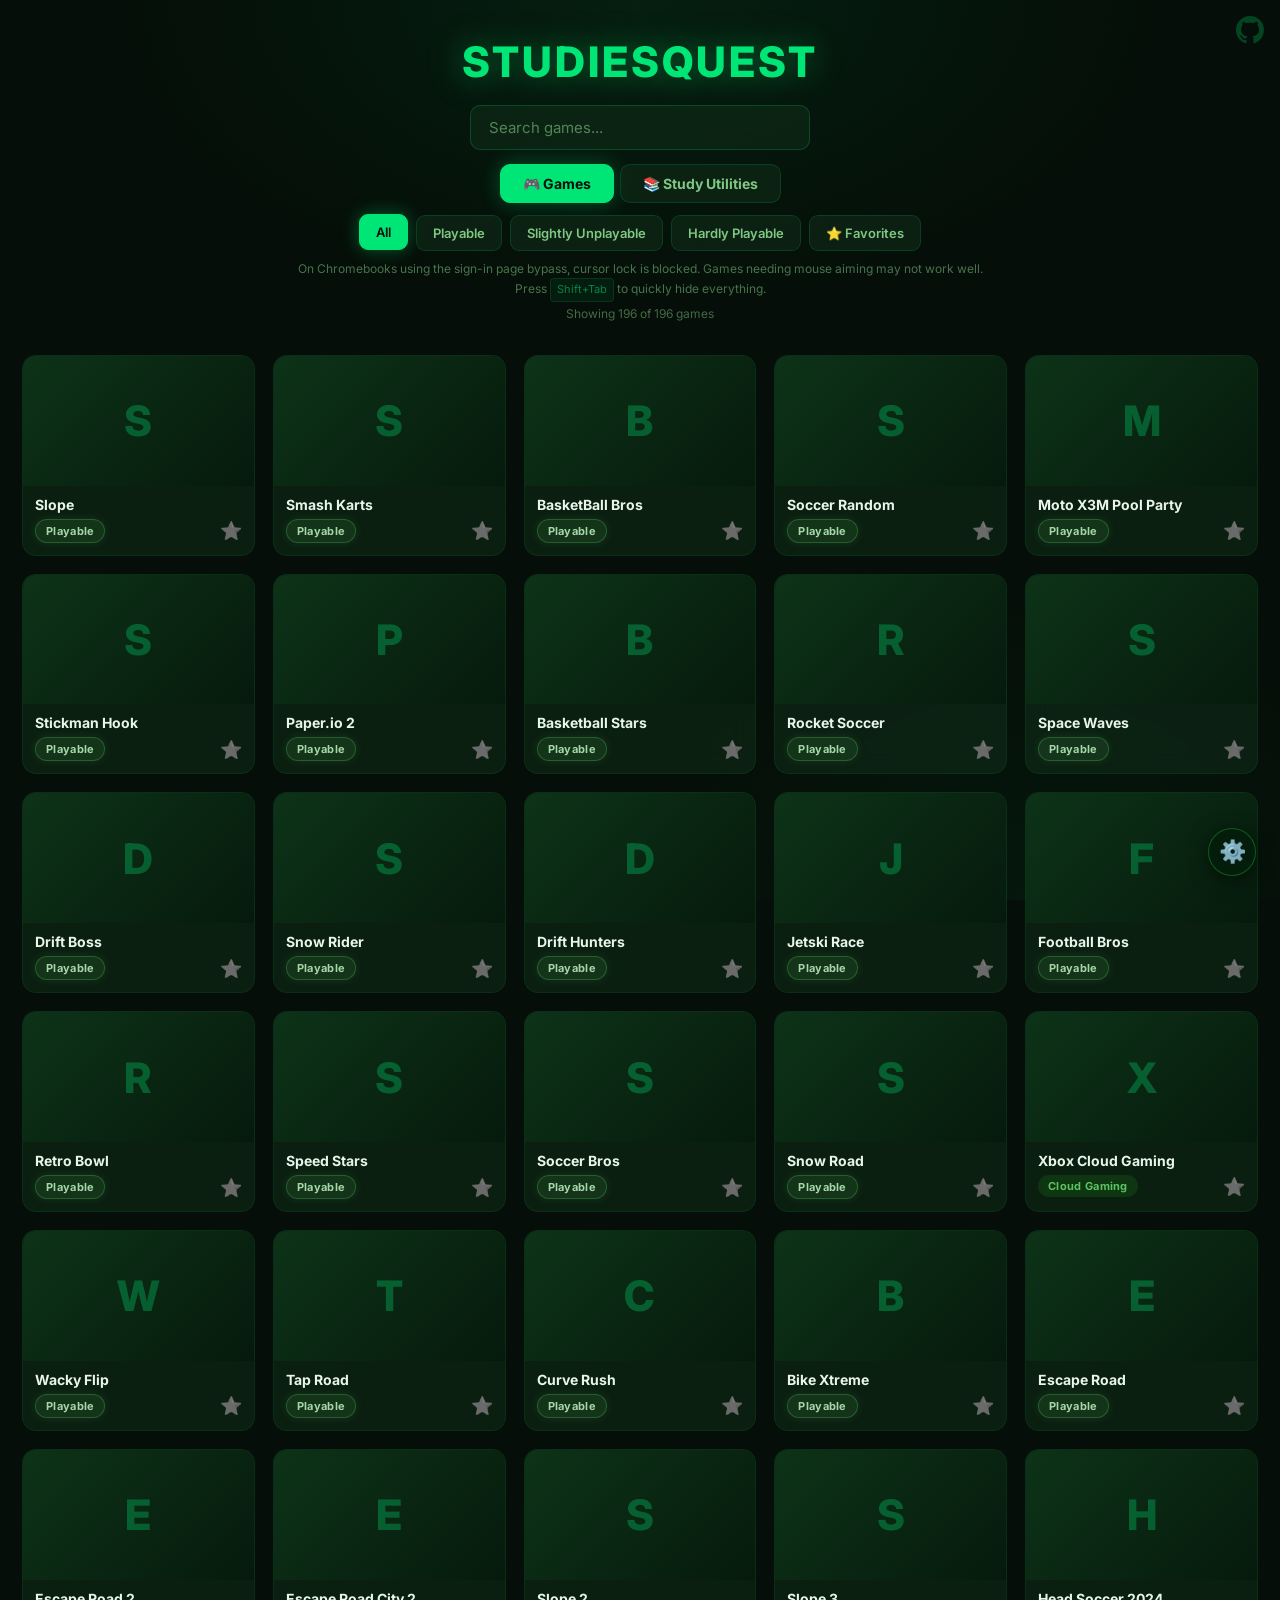
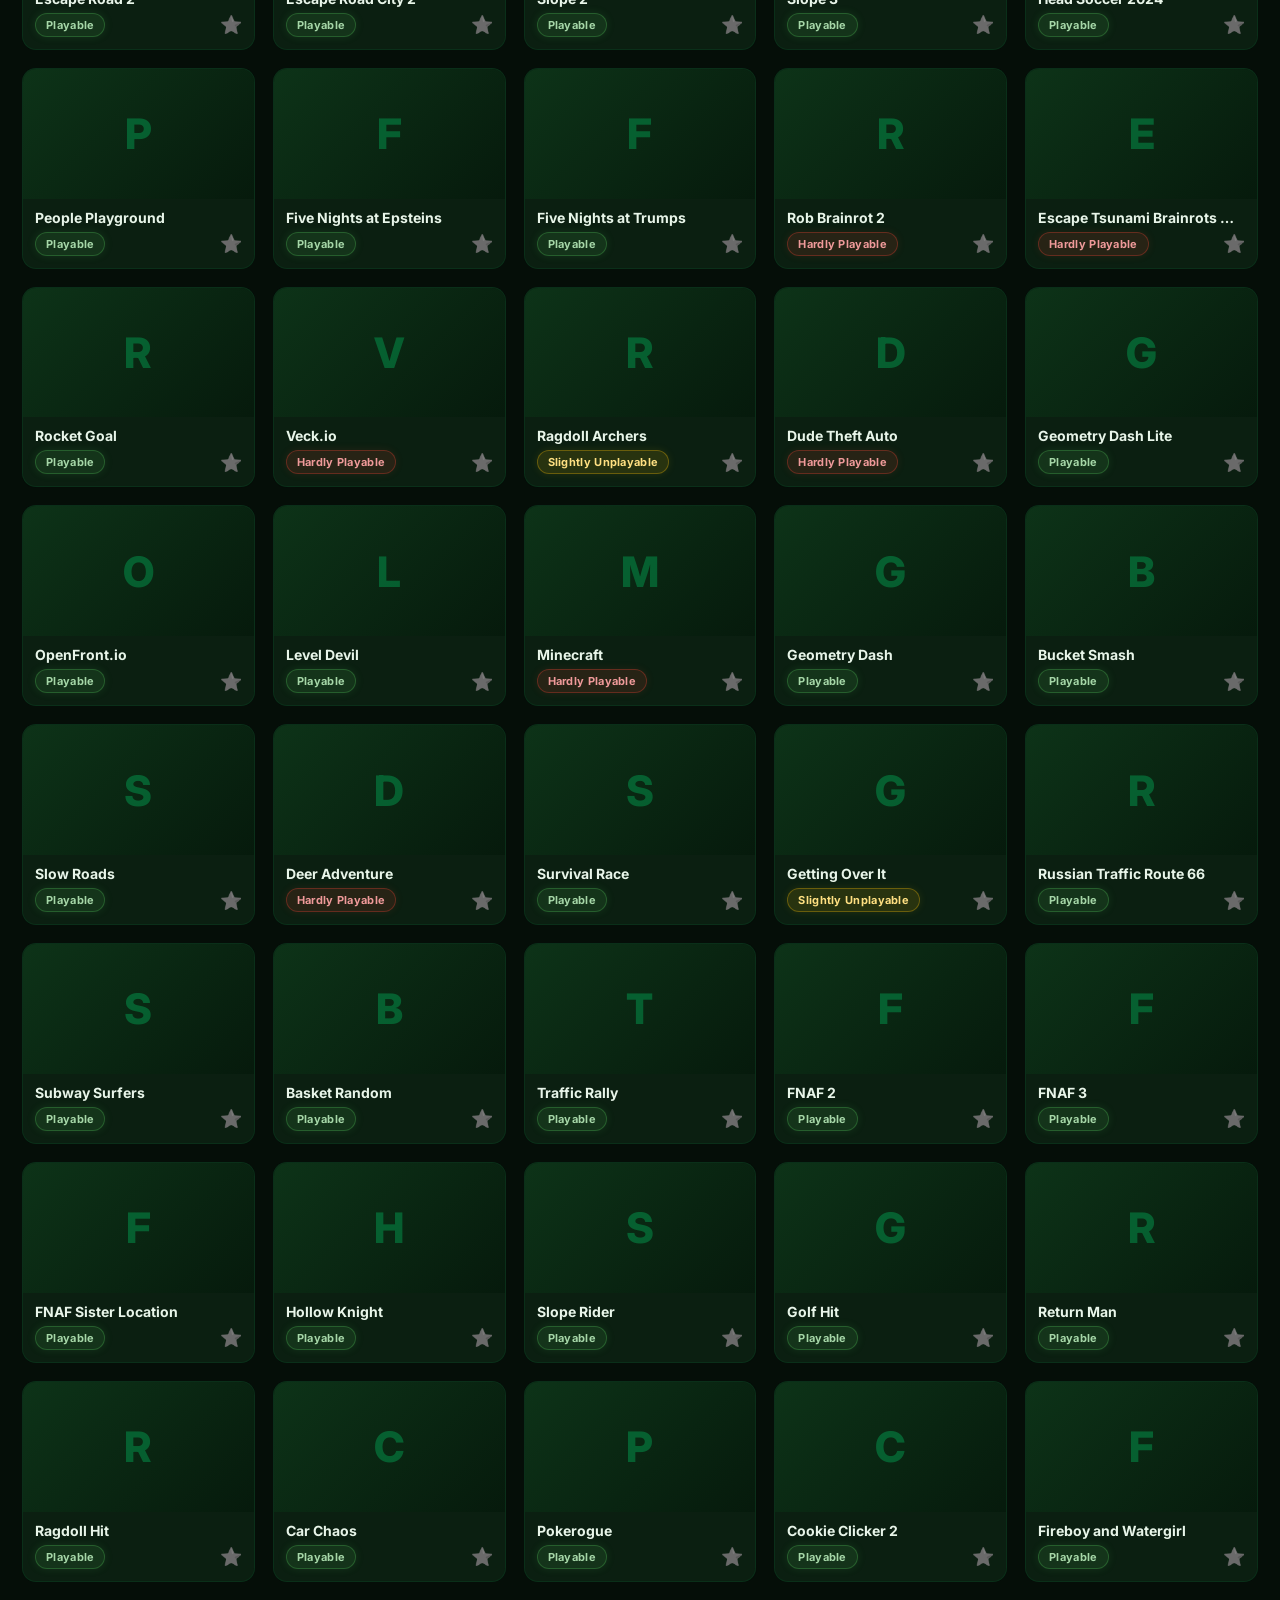
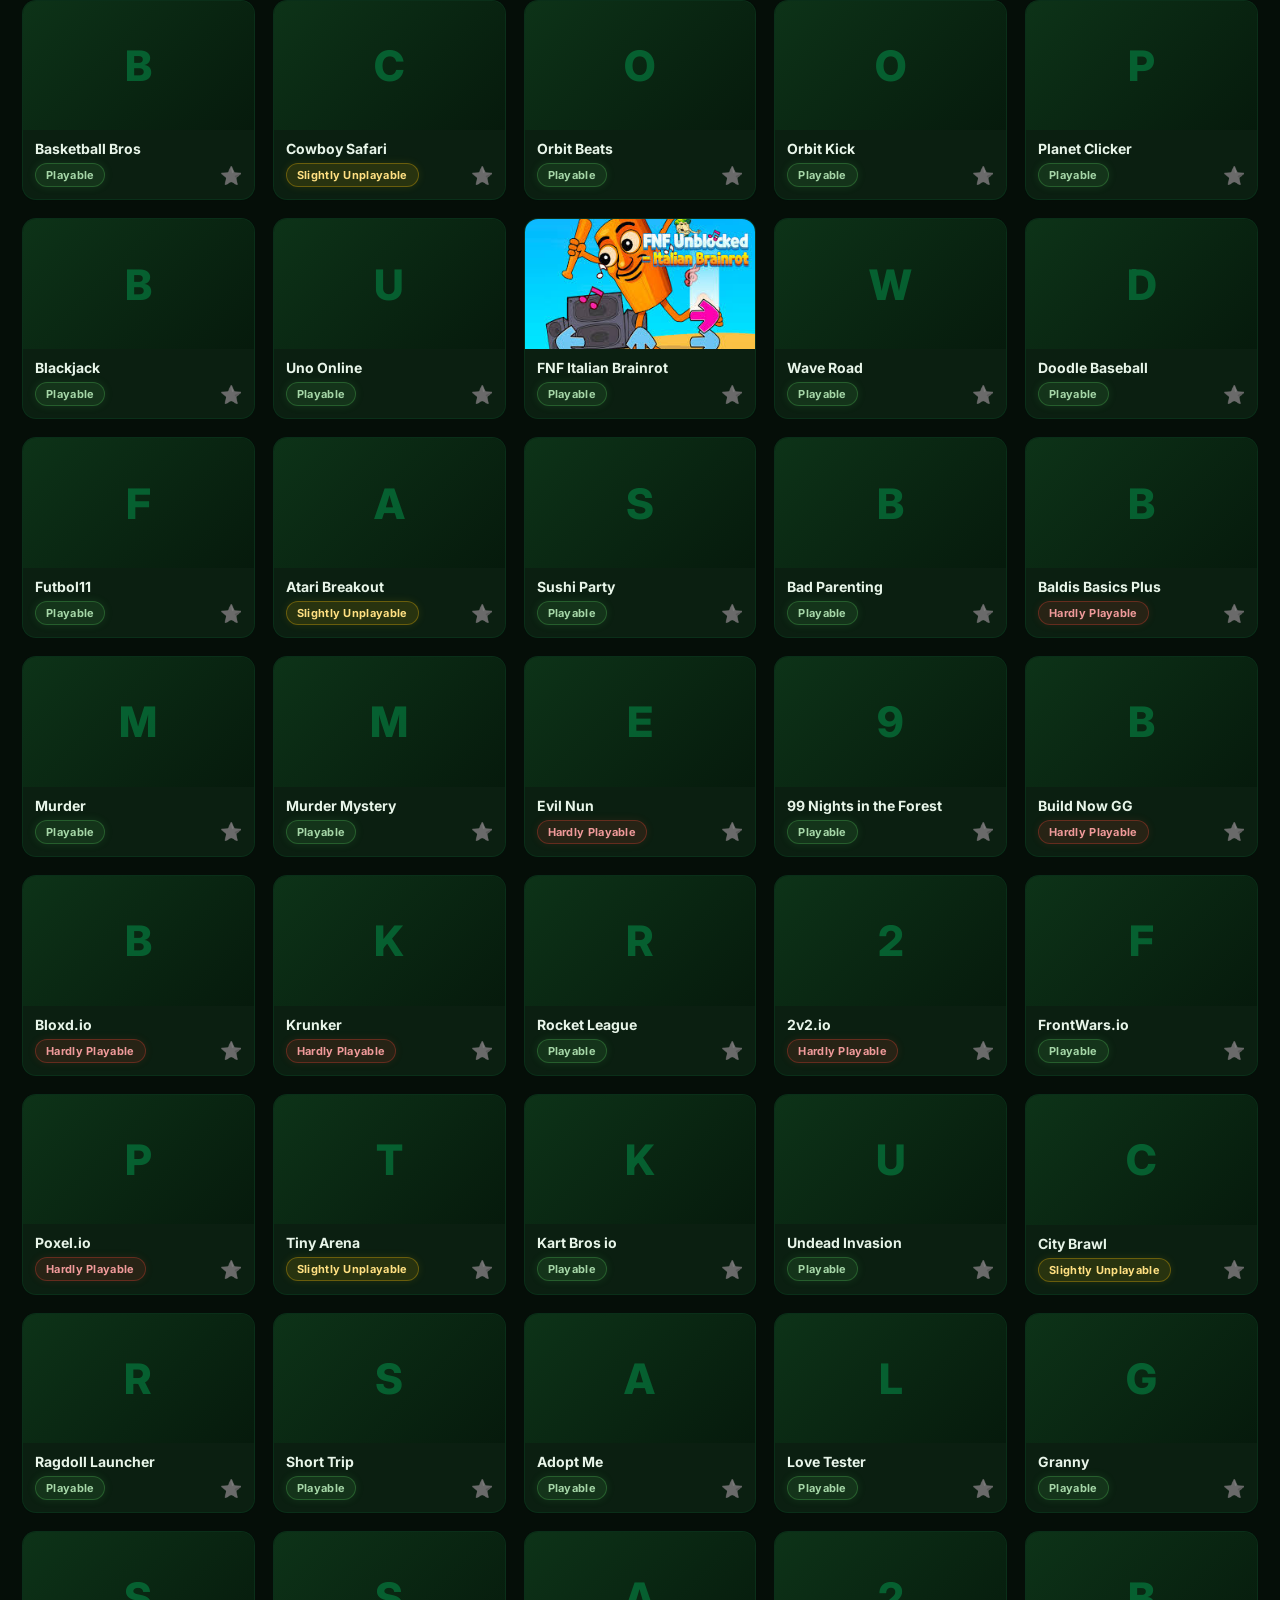
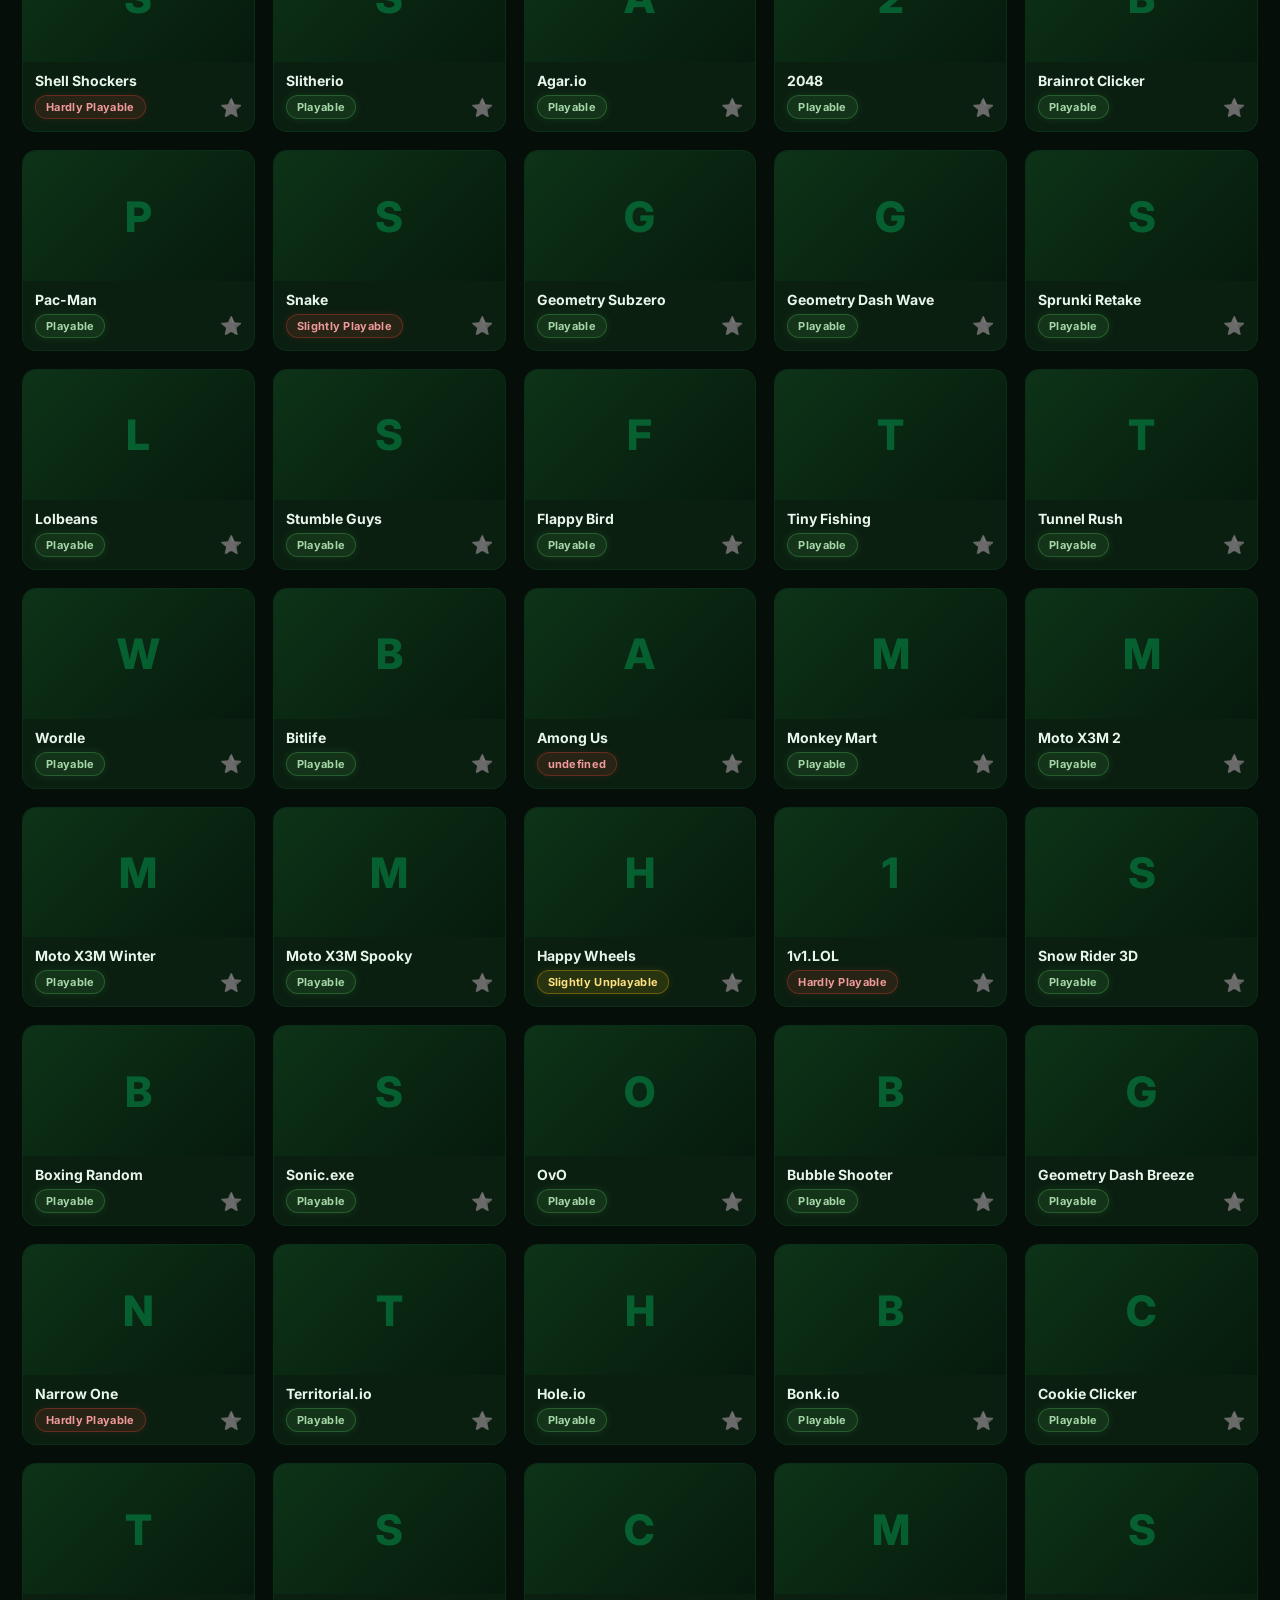
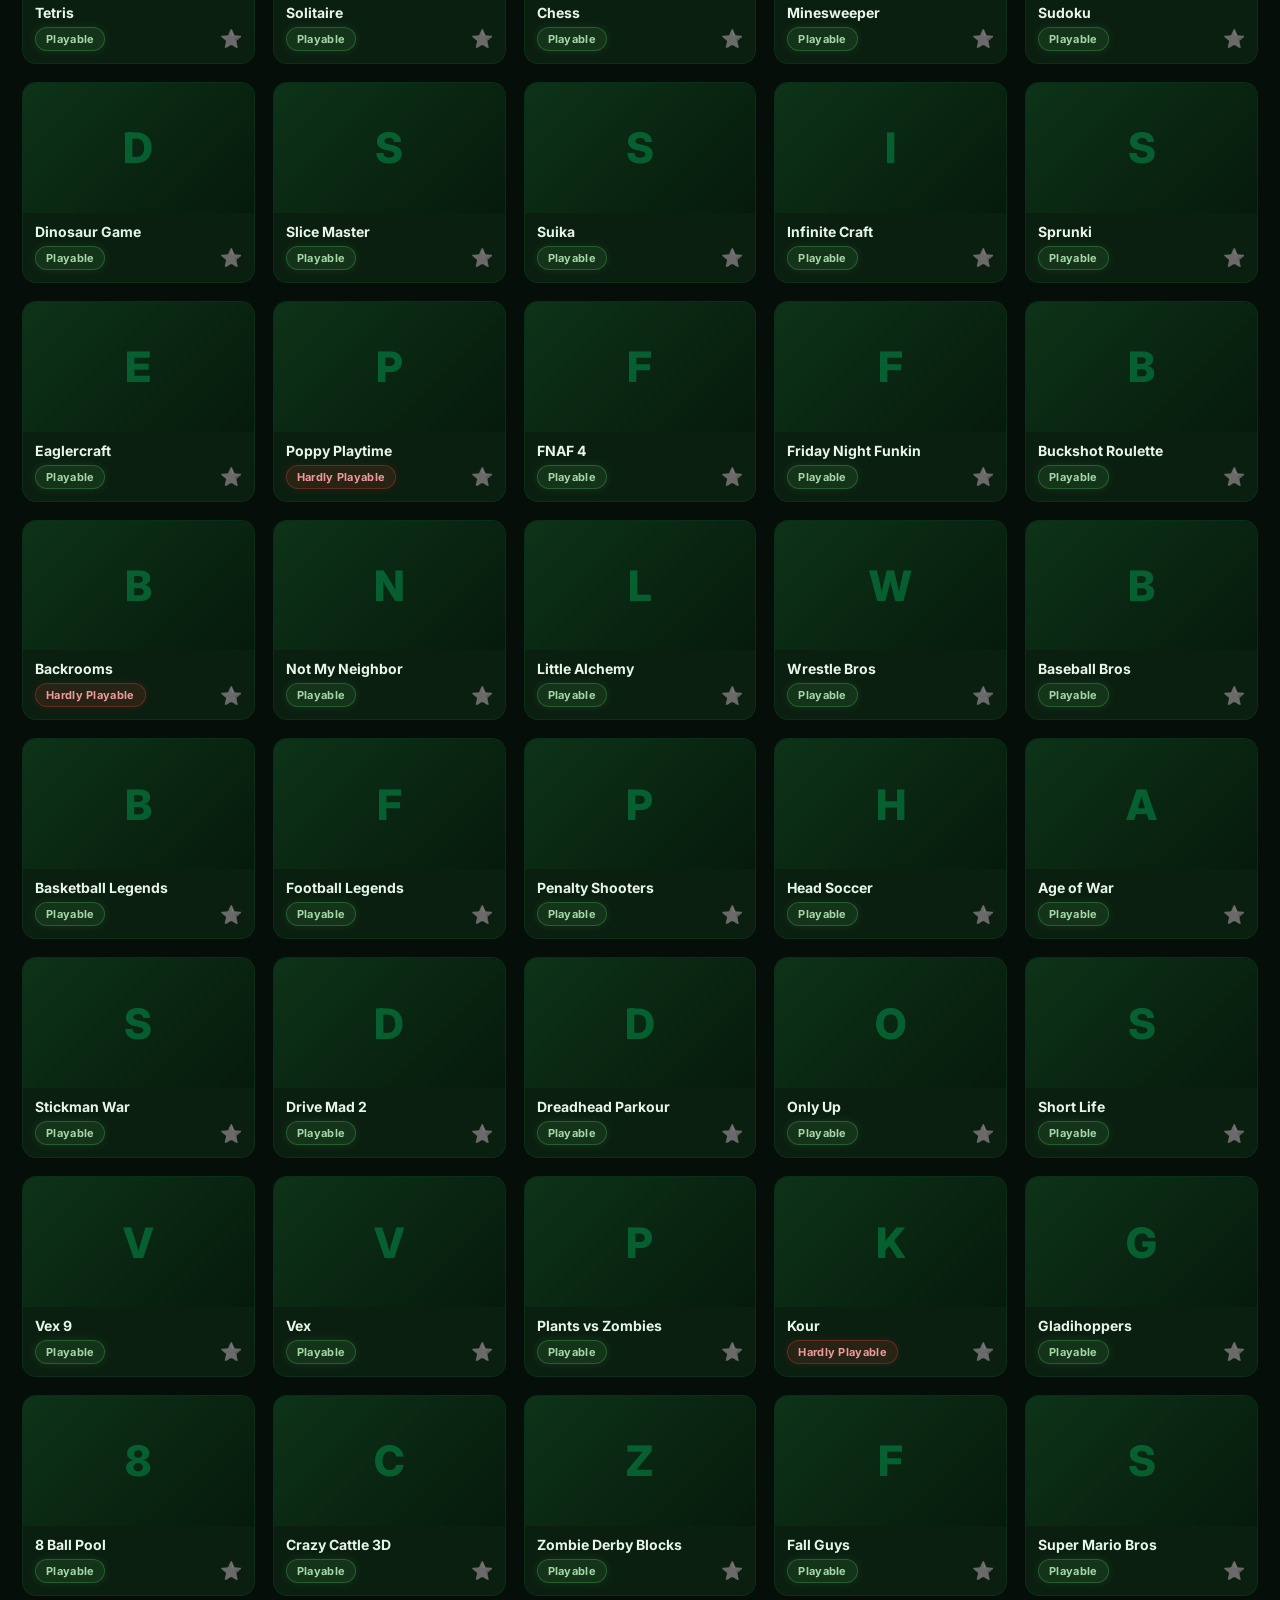
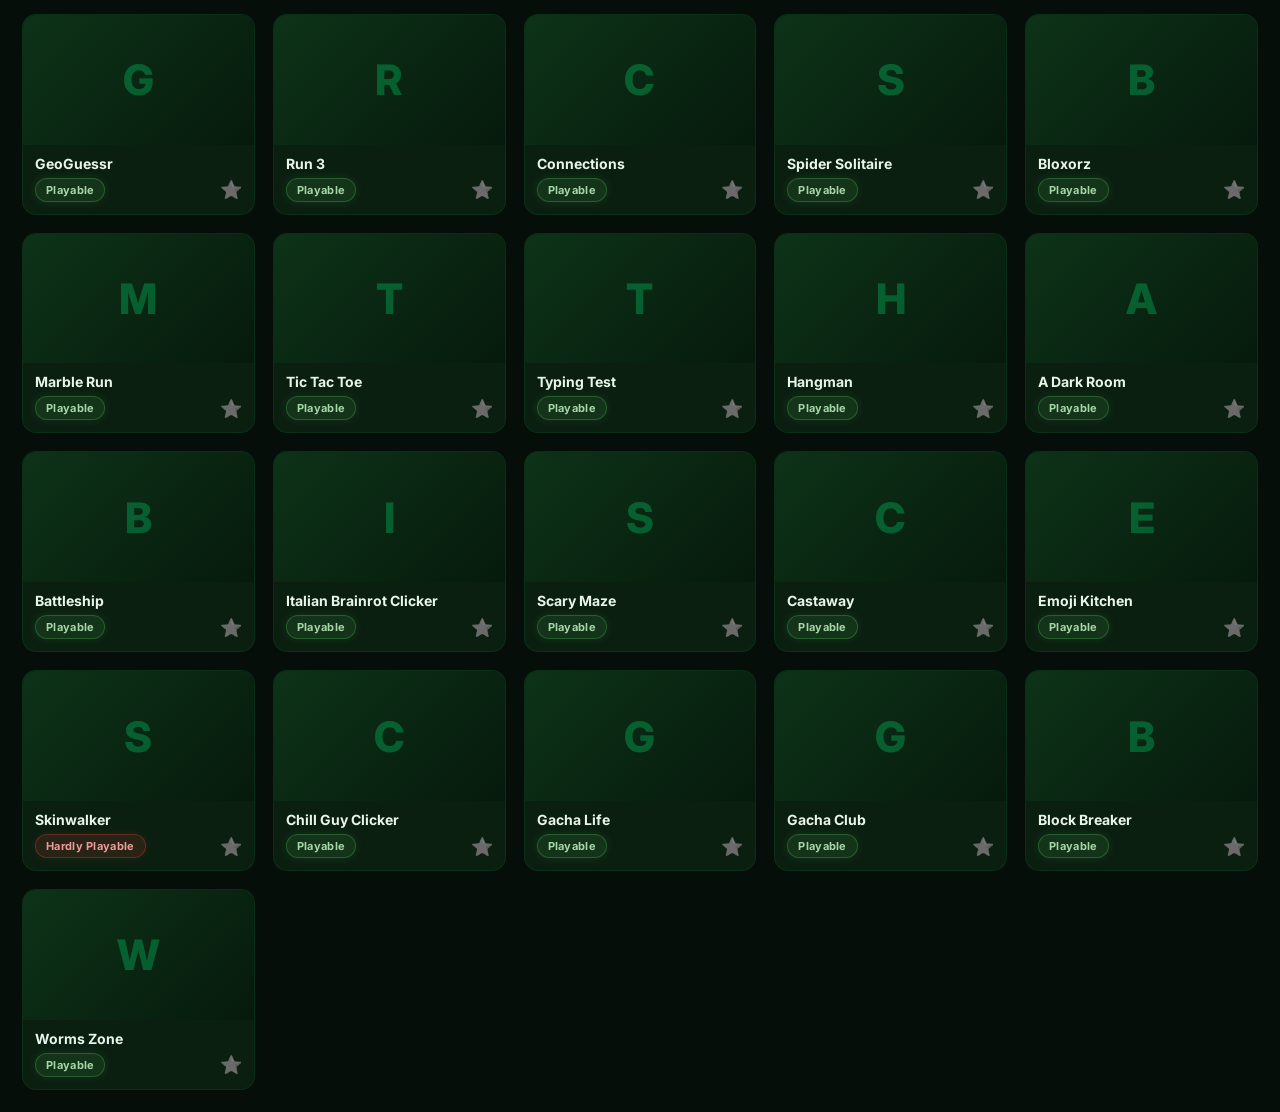
==== commit 858c3ba2: "Update index.html" ====
--- a/index.html
+++ b/index.html
@@ -130,7 +130,7 @@
     <button id="home">← HOME</button>
     <div id="game-loading-overlay" class="hidden" style="display:none;">
       <div class="loading-brand">STUDIESQUEST</div>
-      <div class="loading-text">Loading main game...</div>
+      <div class="loading-text">Loading game...</div>
     </div>
     <button id="panic-trap-prev" tabindex="0" style="position:absolute; opacity:0; left:-9999px;"></button>
     <iframe id="gameFrame" tabindex="0" allowfullscreen></iframe>
--- a/style.css
+++ b/style.css
@@ -401,21 +401,23 @@
   left: 14px;
   z-index: 105;
   padding: 10px 18px;
-  border: none;
+  border: 1px solid rgba(0, 230, 118, 0.3);
   border-radius: 8px;
-  background: var(--accent);
-  color: var(--bg-deep);
+  background: rgba(4, 28, 11, 0.6);
+  backdrop-filter: blur(4px);
+  color: var(--accent);
   font-family: inherit;
   font-weight: 700;
   font-size: 14px;
   cursor: pointer;
-  transition: all .2s ease;
-  box-shadow: 0 2px 12px rgba(0, 230, 118, 0.3);
+  transition: all .3s ease;
+  box-shadow: 0 0 10px rgba(0, 230, 118, 0.2);
 }
 
 #home:hover {
-  background: #fff;
-  box-shadow: 0 2px 20px rgba(0, 230, 118, 0.5);
+  background: rgba(0, 230, 118, 0.9);
+  color: #000;
+  box-shadow: 0 0 15px rgba(0, 230, 118, 0.7), 0 0 30px rgba(0, 230, 118, 0.4);
   transform: scale(1.05);
 }
 
@@ -1055,22 +1057,24 @@
 .settings-card {
   background: rgba(4, 28, 11, 0.95);
   border: 1px solid rgba(25, 190, 40, 0.3);
-  border-radius: 16px;
-  padding: 32px;
+  border-radius: 12px;
+  padding: 20px;
   width: 90%;
-  max-width: 440px;
+  max-width: 400px;
+  max-height: 90vh;
+  overflow-y: auto;
   box-shadow: 0 8px 40px rgba(0, 0, 0, 0.6);
 }
 
 .settings-card h2 {
   color: var(--accent);
-  font-size: 1.3rem;
-  margin: 0 0 24px 0;
+  font-size: 1.1rem;
+  margin: 0 0 16px 0;
   text-align: center;
 }
 
 .settings-section {
-  margin-bottom: 20px;
+  margin-bottom: 12px;
 }
 
 .settings-section label {
@@ -1084,12 +1088,12 @@
 
 .settings-section input {
   width: 100%;
-  padding: 12px 16px;
-  border-radius: 8px;
+  padding: 8px 12px;
+  border-radius: 6px;
   border: 1px solid rgba(25, 190, 40, 0.3);
   background: rgba(255, 255, 255, 0.05);
   color: var(--text-base);
-  font-size: 1rem;
+  font-size: 0.9rem;
   outline: none;
   transition: border-color 0.2s;
   box-sizing: border-box;
@@ -1107,12 +1111,12 @@
 }
 
 .theme-btn {
-  padding: 8px 14px;
-  border-radius: 8px;
+  padding: 6px 10px;
+  border-radius: 6px;
   border: 1px solid rgba(255, 255, 255, 0.15);
   background: rgba(255, 255, 255, 0.05);
   color: var(--text-base);
-  font-size: 0.85rem;
+  font-size: 0.75rem;
   cursor: pointer;
   transition: all 0.2s;
 }
@@ -1138,10 +1142,10 @@
 
 .settings-bottom button {
   flex: 1;
-  padding: 12px;
-  border-radius: 8px;
+  padding: 10px;
+  border-radius: 6px;
   border: none;
-  font-size: 0.95rem;
+  font-size: 0.85rem;
   cursor: pointer;
   transition: all 0.2s;
 }
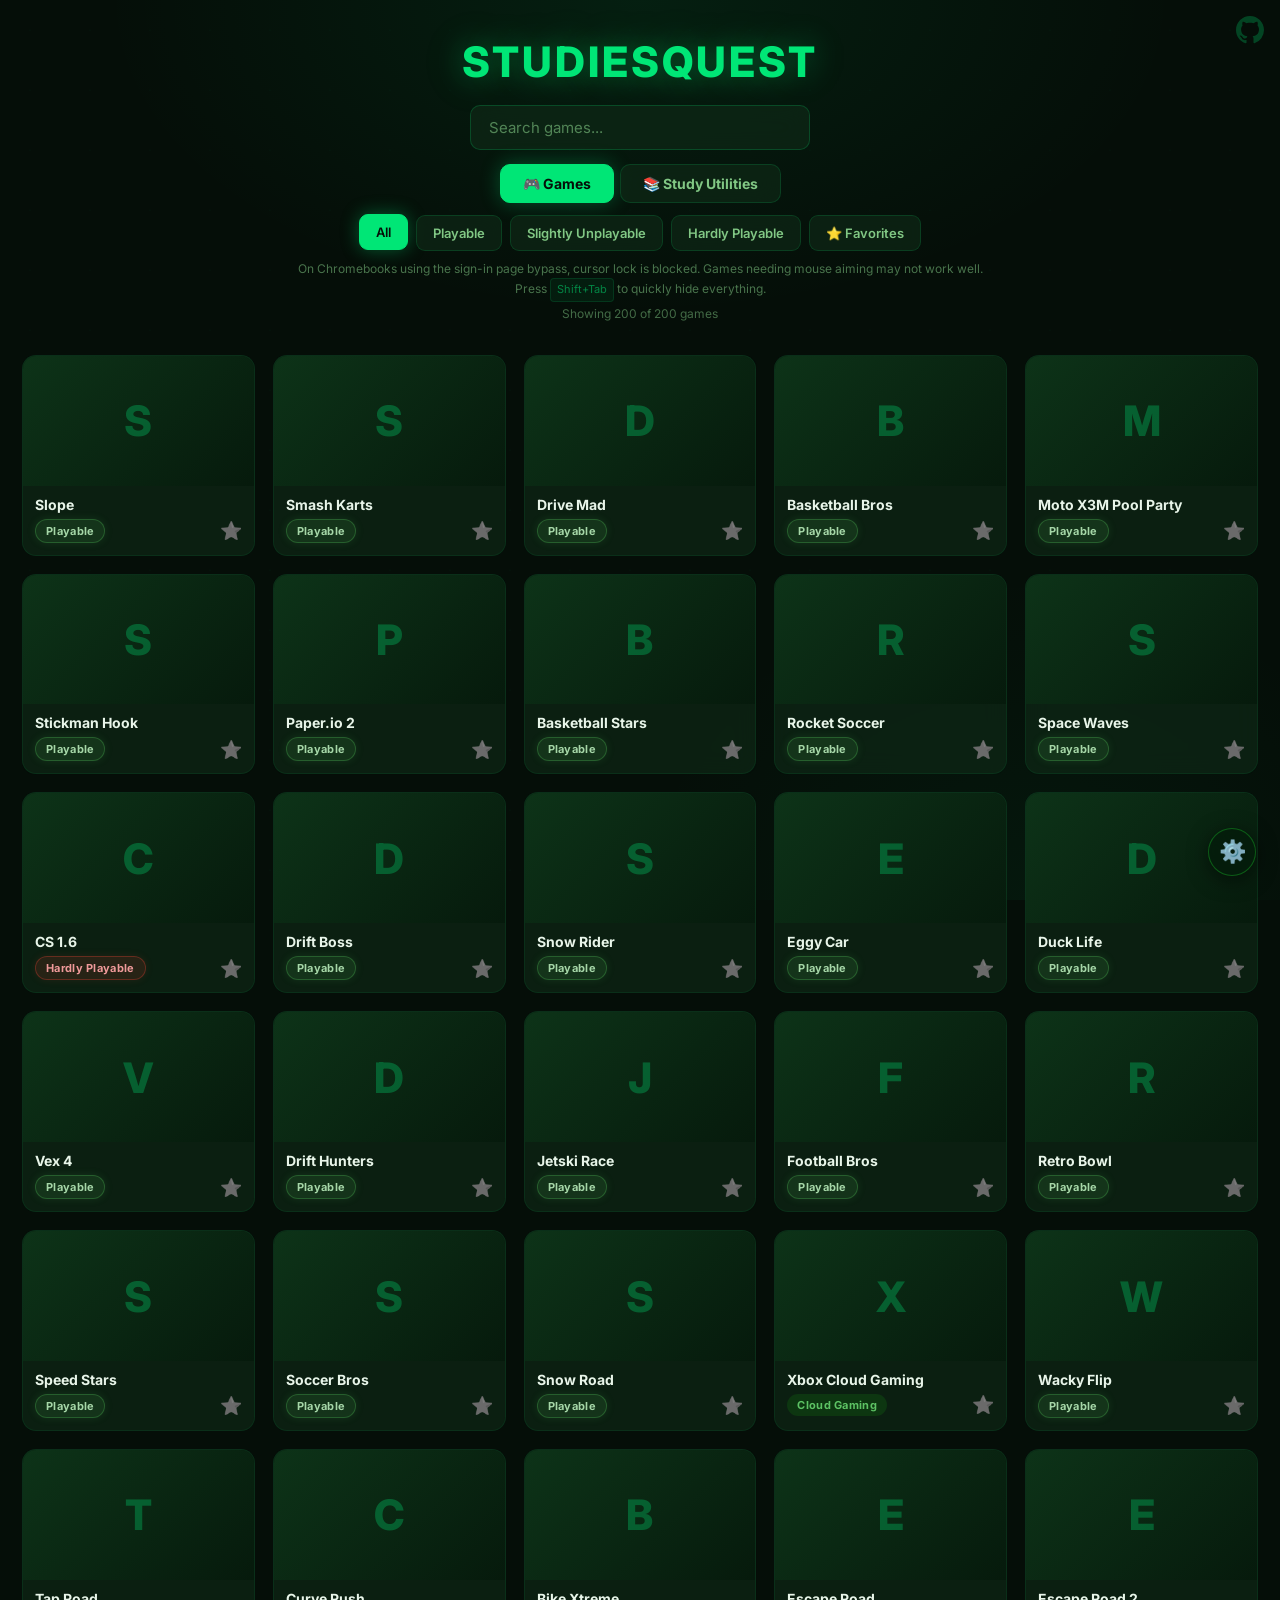
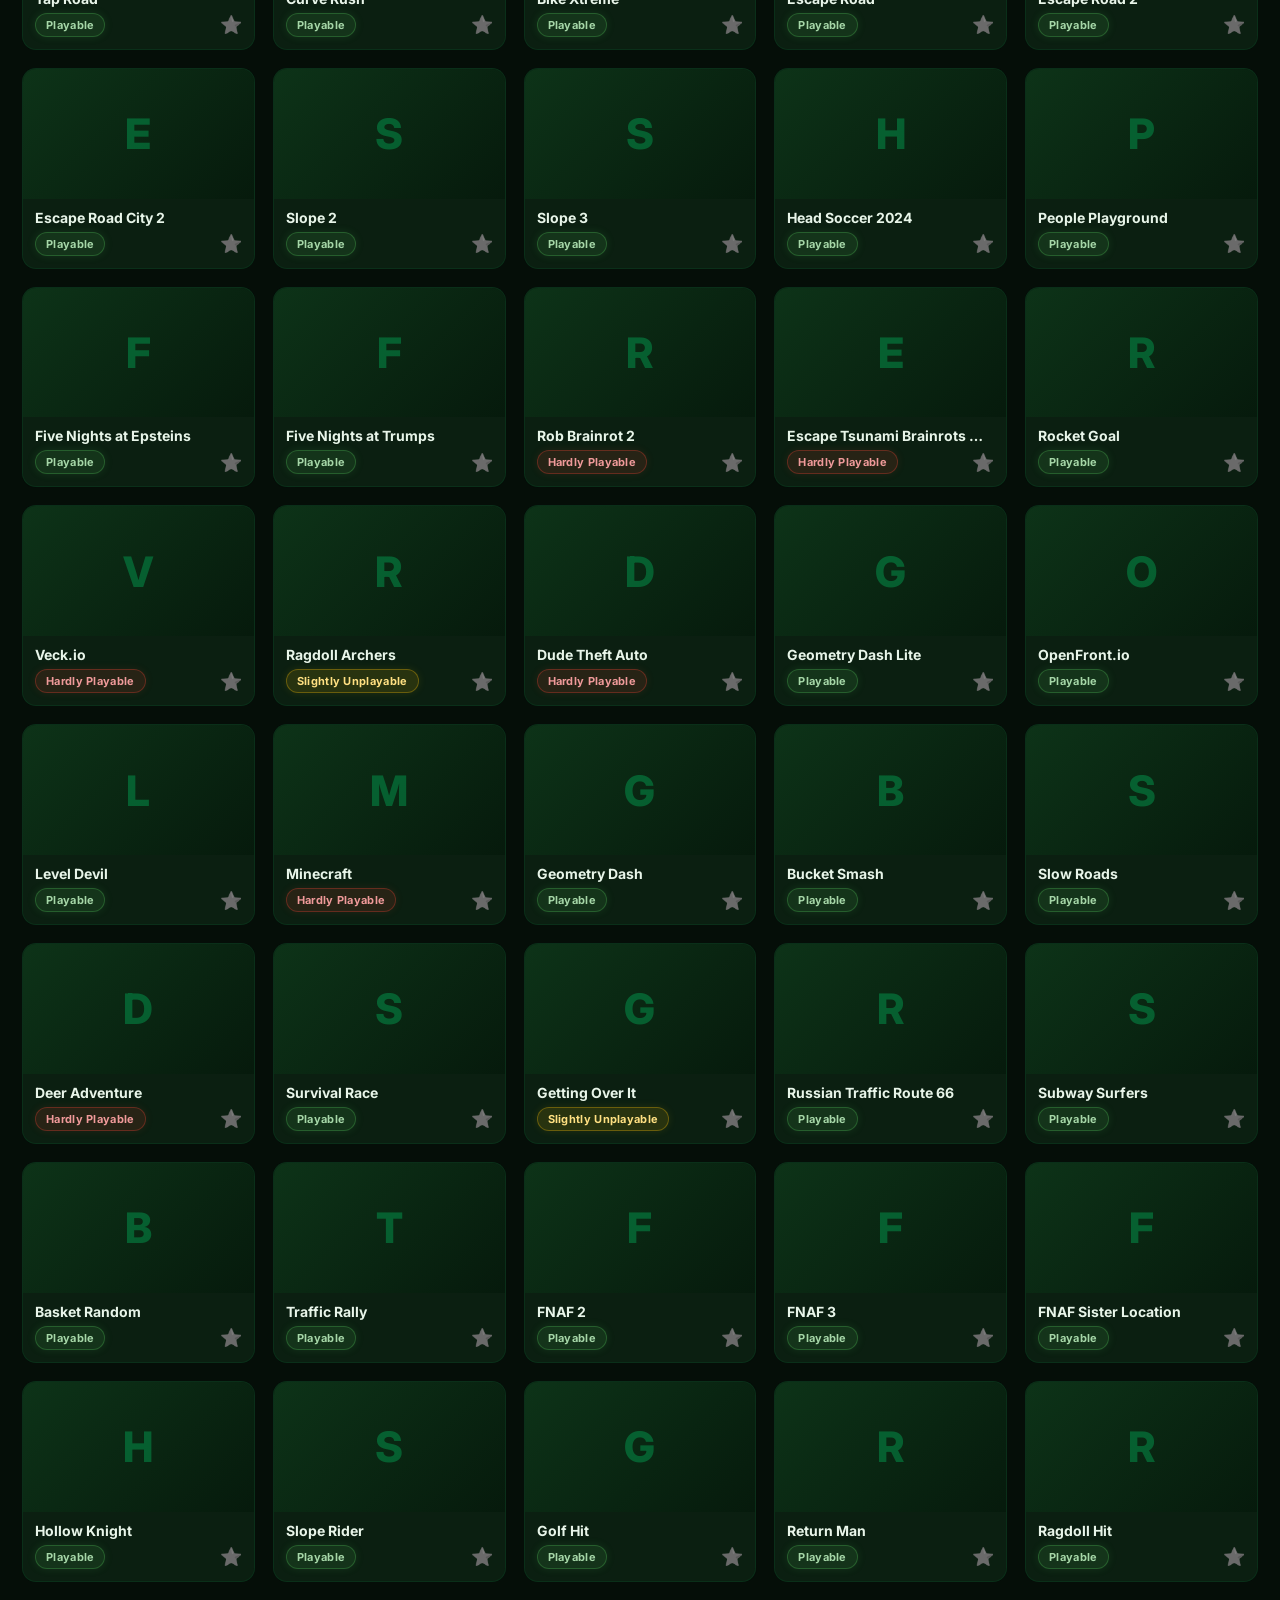
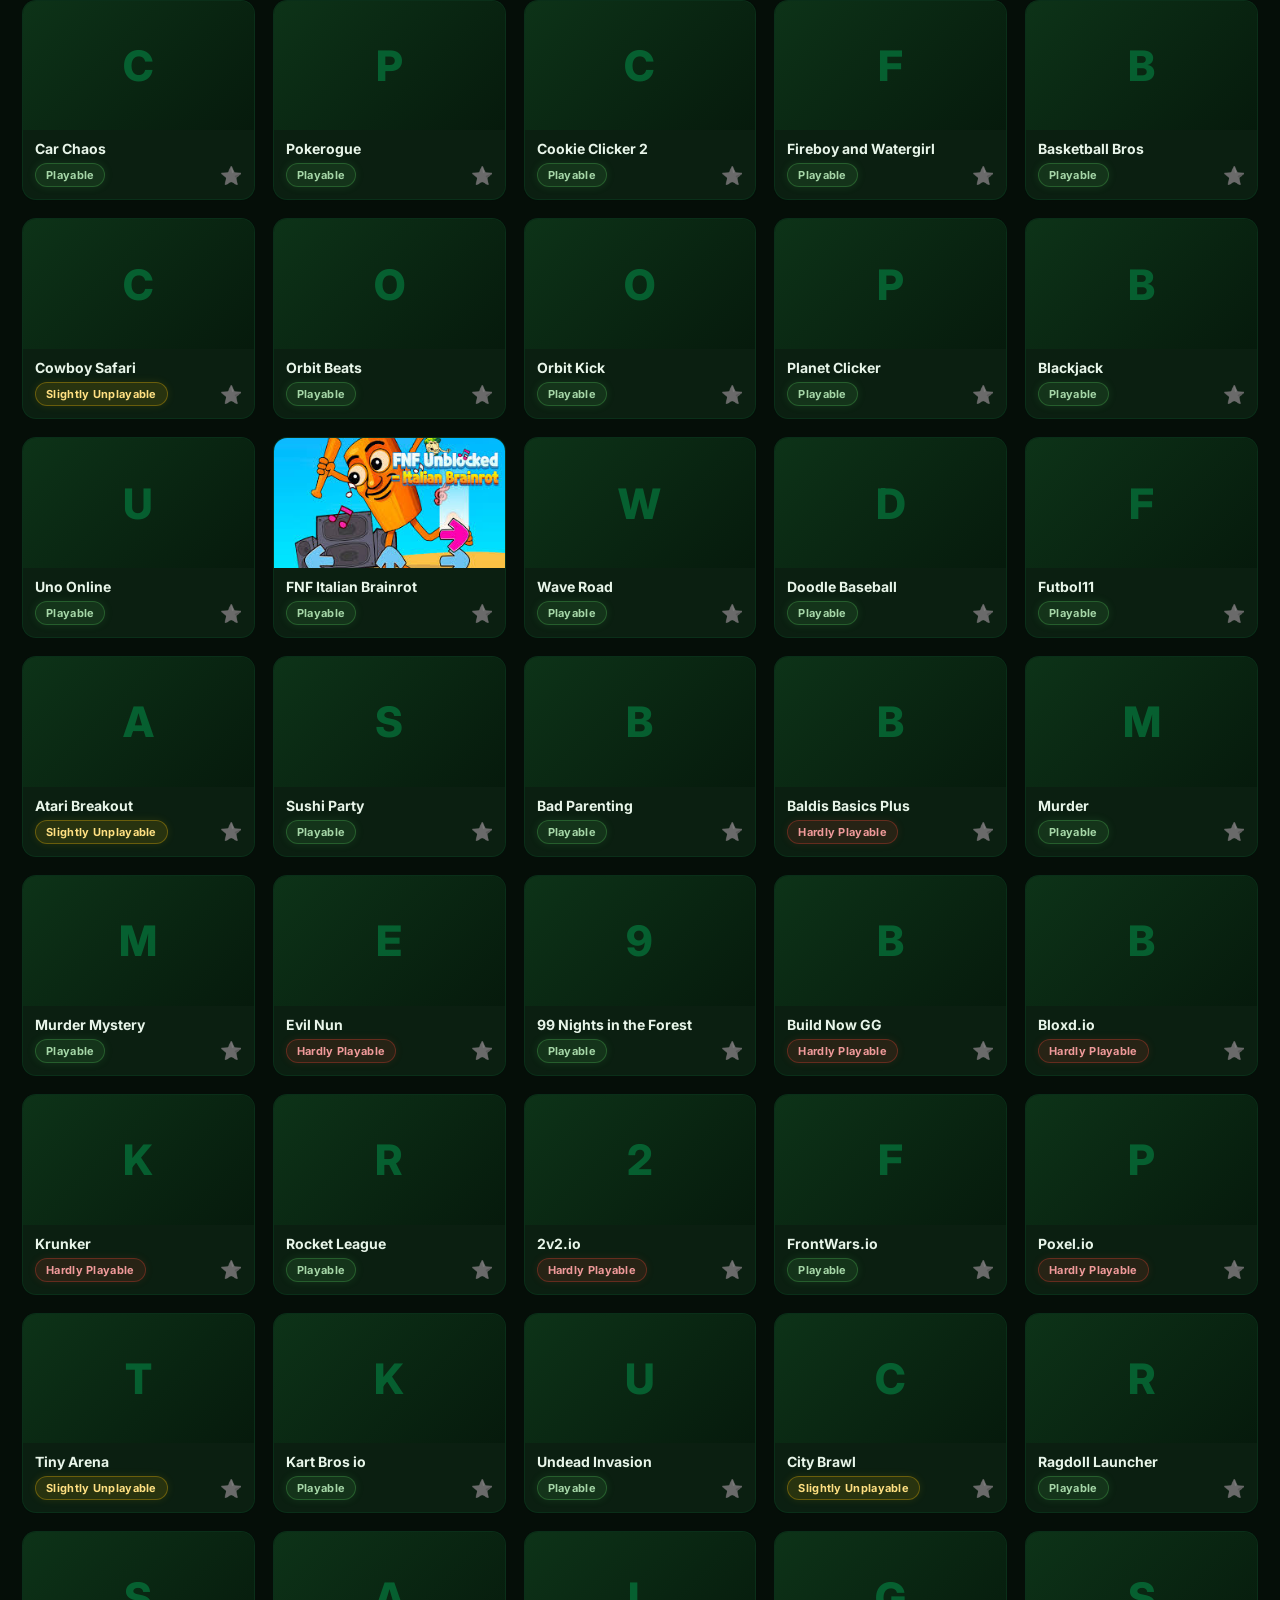
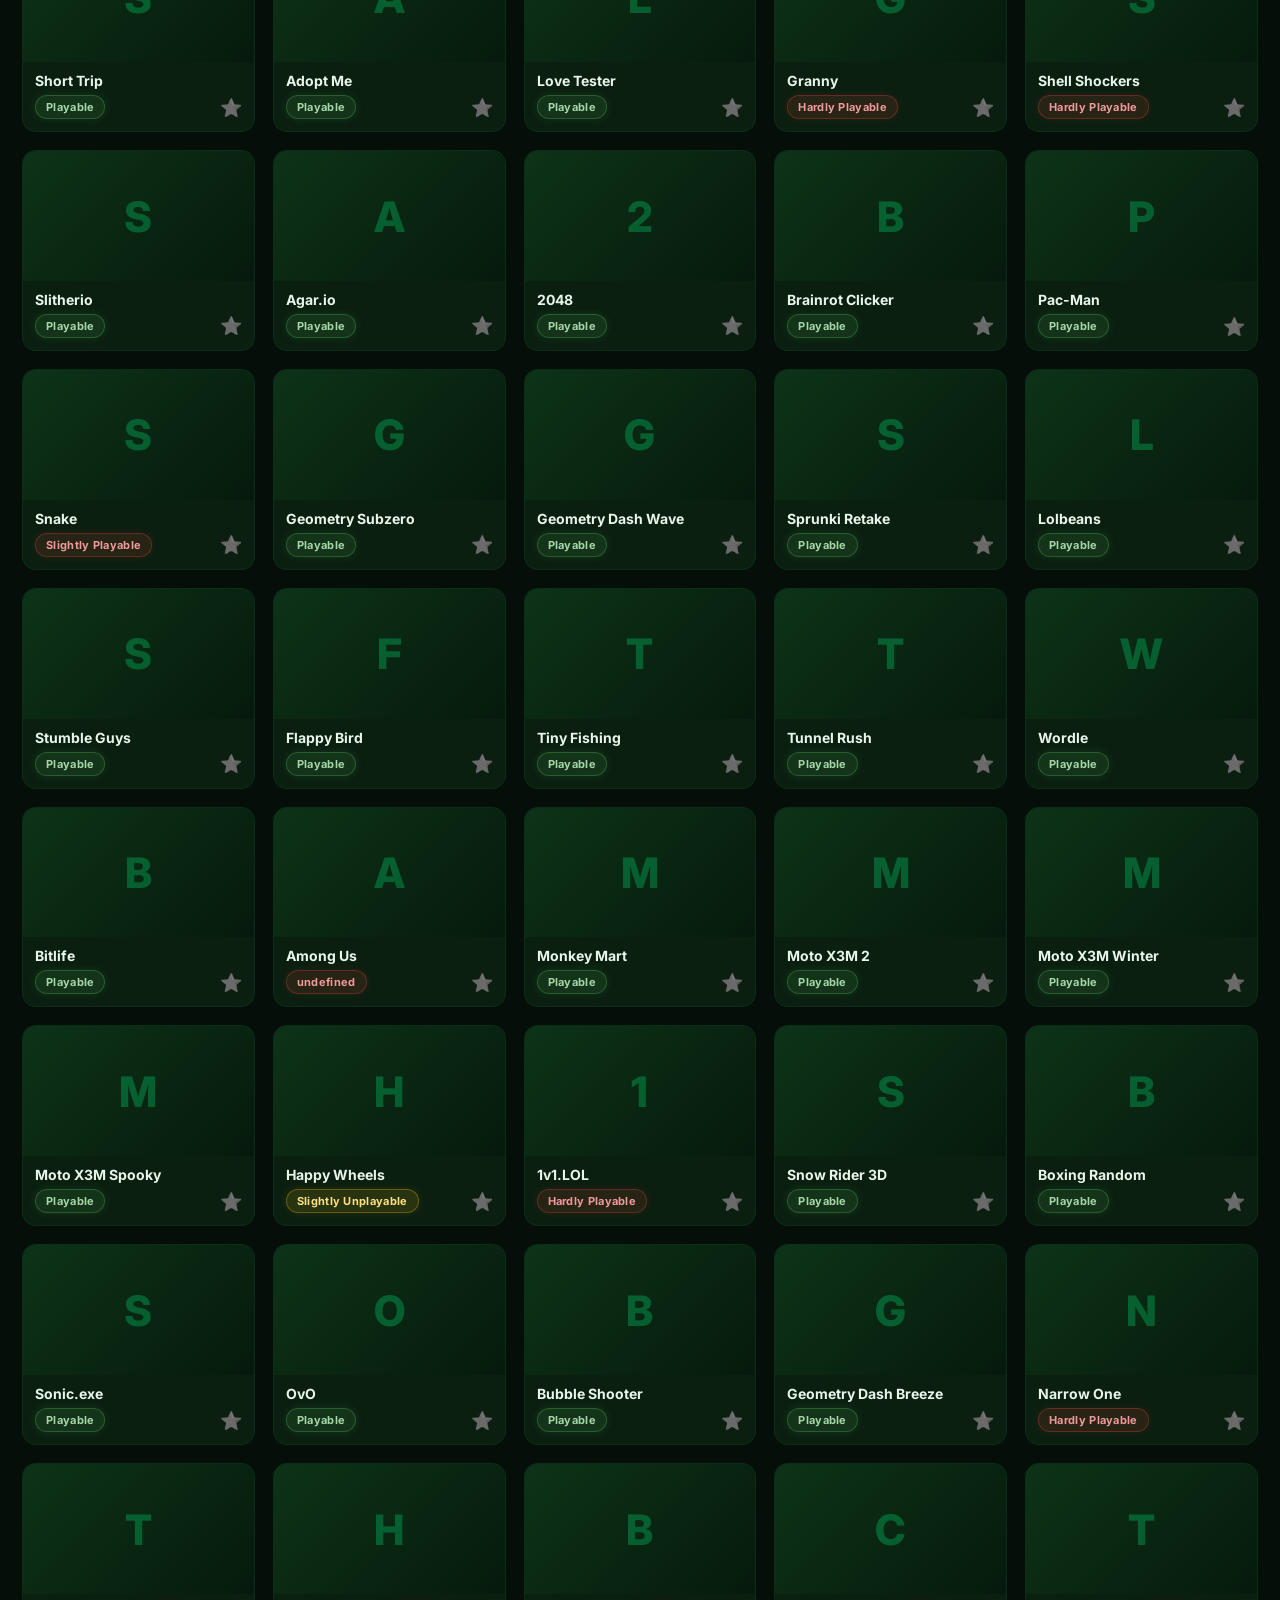
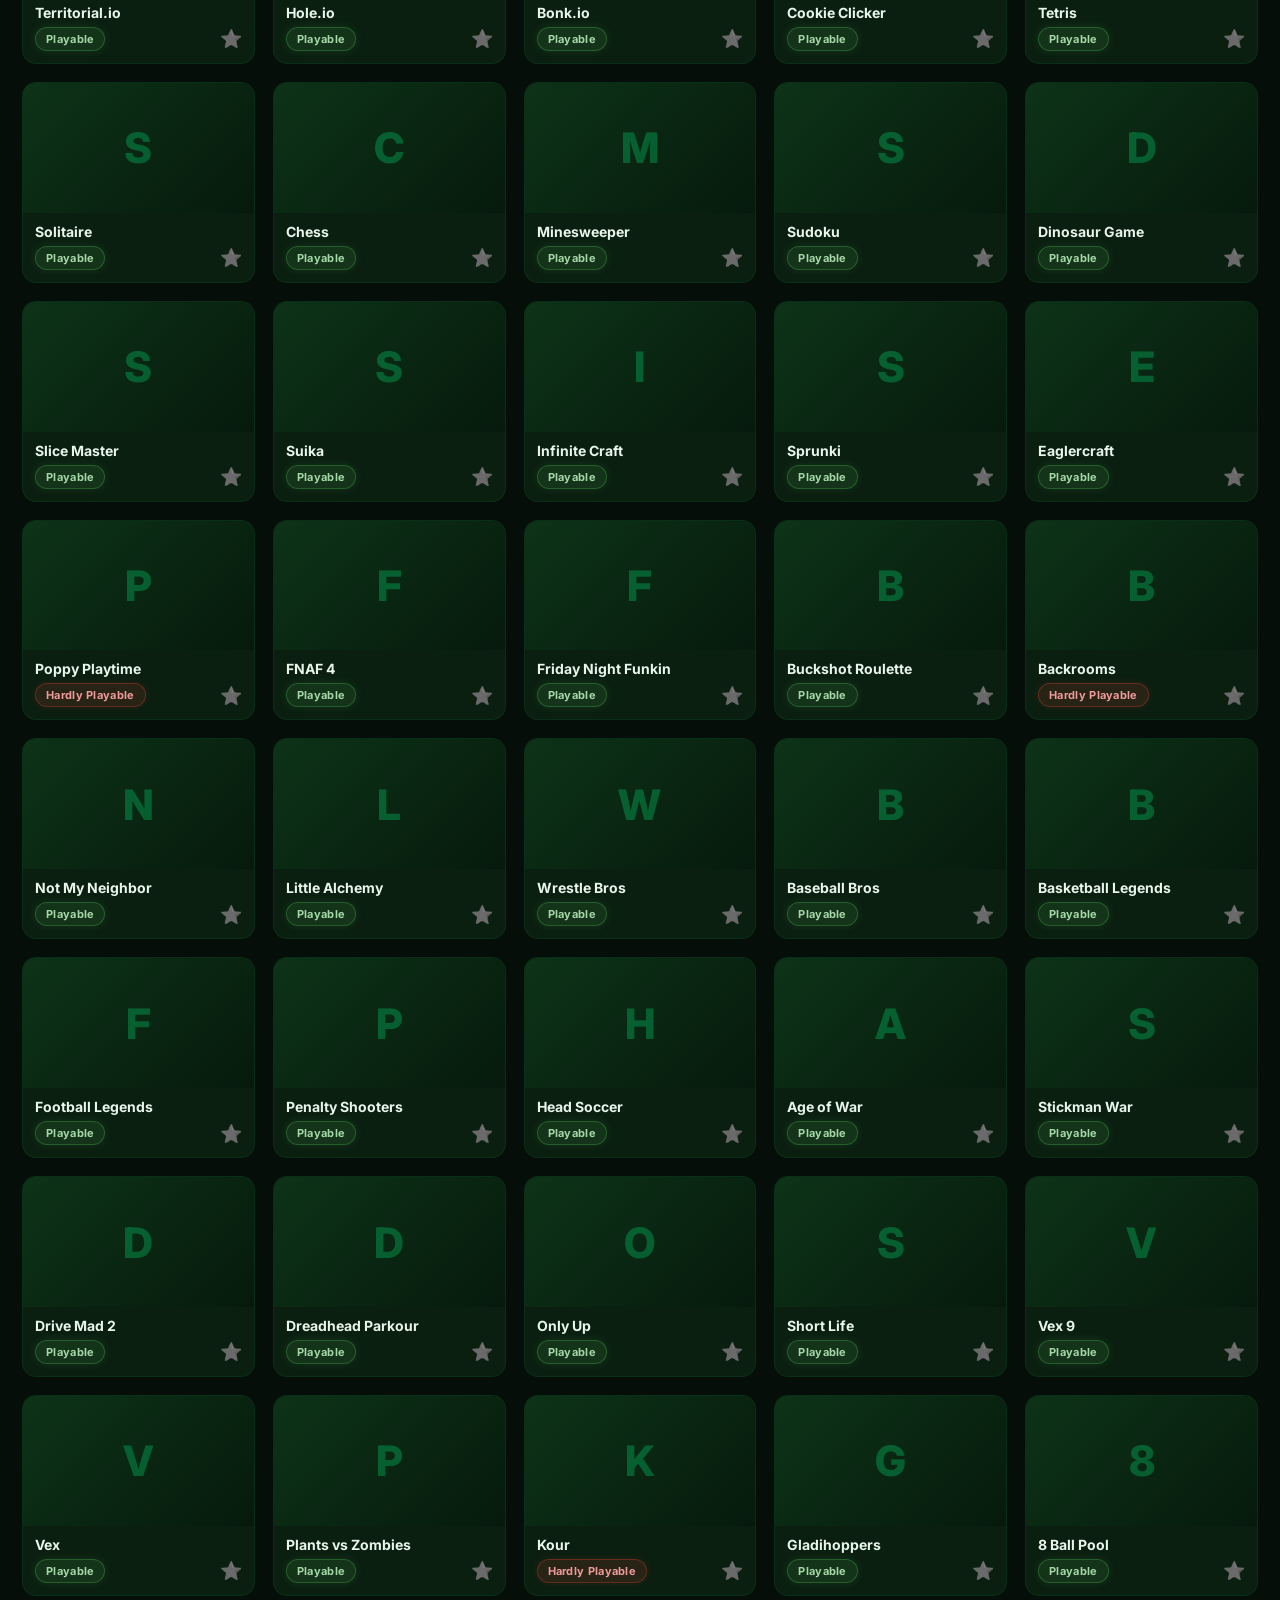
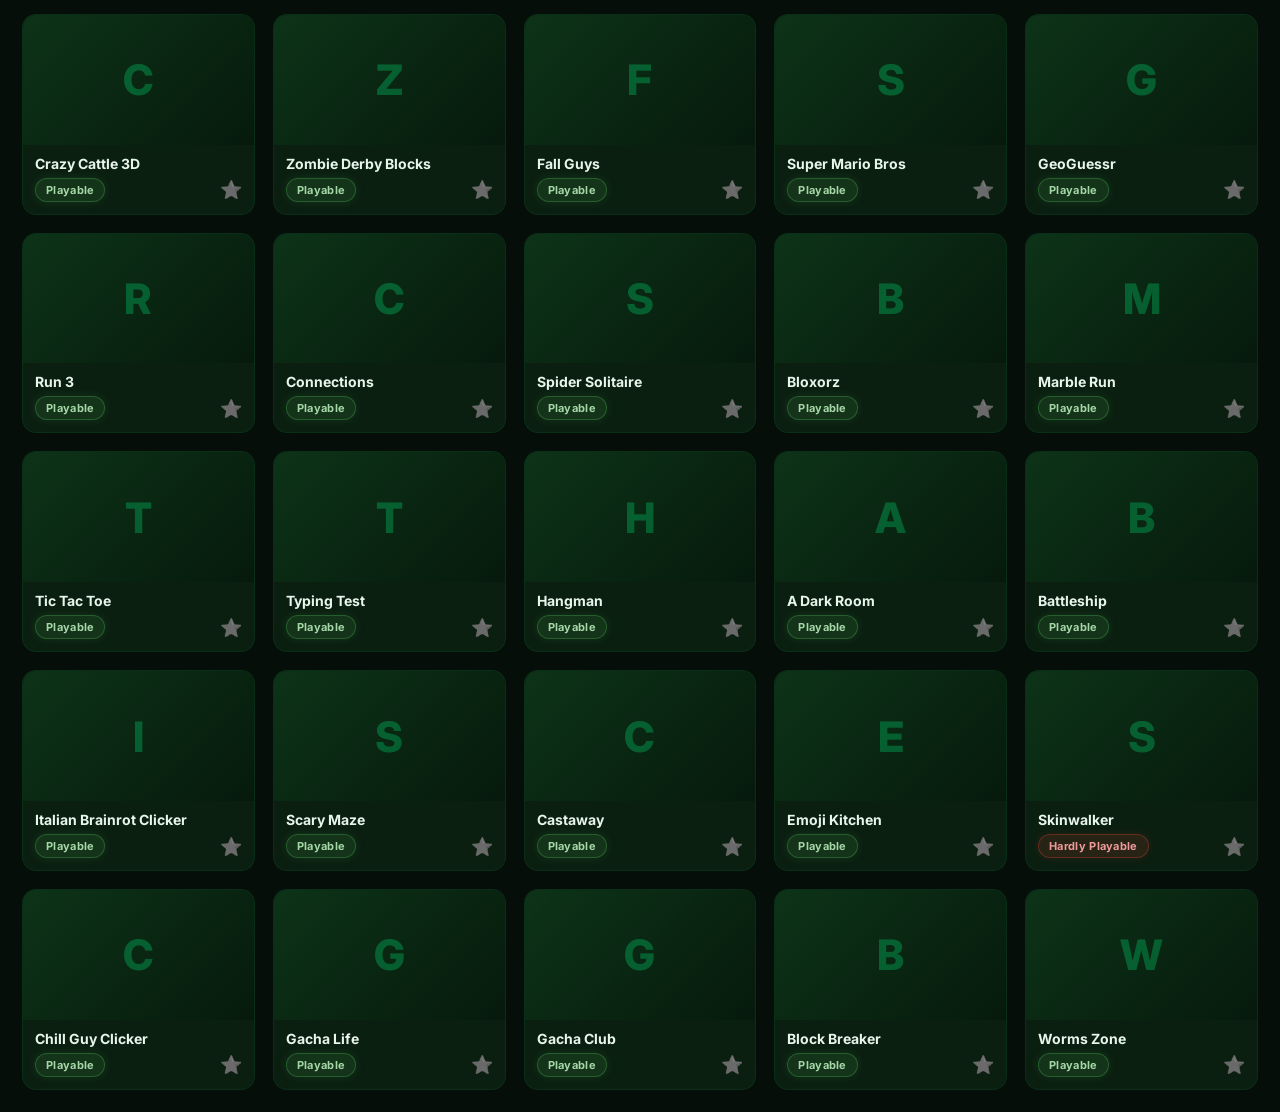
==== commit 408b6e76: "Update index.html" ====
--- a/index.html
+++ b/index.html
@@ -130,7 +130,7 @@
     <button id="home">← HOME</button>
     <div id="game-loading-overlay" class="hidden" style="display:none;">
       <div class="loading-brand">STUDIESQUEST</div>
-      <div class="loading-text">Loading game...</div>
+      <div class="loading-text">Loading main game...</div>
     </div>
     <button id="panic-trap-prev" tabindex="0" style="position:absolute; opacity:0; left:-9999px;"></button>
     <iframe id="gameFrame" tabindex="0" allowfullscreen></iframe>
@@ -155,24 +155,14 @@
   <div id="panic">
 
     <div class="panic-signin-container panic-email-container">
-      <svg class="panic-google-logo" viewBox="0 0 76 24" width="76" height="24" xmlns="http://www.w3.org/2000/svg">
-        <path
-          d="M9.44 11.693v2.85h5.45c-.22 1.503-1.637 4.398-5.45 4.398-3.284 0-5.964-2.73-5.964-6.096s2.68-6.096 5.964-6.096c1.84 0 3.072.784 3.774 1.455l2.254-2.172C13.91 4.58 11.895 3.5 9.44 3.5 4.225 3.5 0 7.726 0 12.94s4.225 9.44 9.44 9.44c5.45 0 9.073-3.832 9.073-9.24 0-.613-.06-1.127-.156-1.447H9.44"
-          fill="#4285F4" />
-        <path
-          d="M29.98 12.833c0-3.37-2.316-5.83-5.657-5.83-3.34 0-5.753 2.46-5.753 5.83 0 3.328 2.413 5.817 5.753 5.817 3.34 0 5.657-2.49 5.657-5.817zm-2.85 0c0 1.96-1.39 3.26-2.807 3.26-1.417 0-2.825-1.3-2.825-3.26 0-1.983 1.408-3.275 2.825-3.275 1.418 0 2.807 1.292 2.807 3.275z"
-          fill="#EA4335" />
-        <path
-          d="M42.3 12.833c0-3.37-2.317-5.83-5.658-5.83-3.34 0-5.753 2.46-5.753 5.83 0 3.328 2.413 5.817 5.753 5.817 3.34 0 5.658-2.49 5.658-5.817zm-2.85 0c0 1.96-1.39 3.26-2.808 3.26-1.417 0-2.825-1.3-2.825-3.26 0-1.983 1.408-3.275 2.825-3.275 1.418 0 2.808 1.292 2.808 3.275z"
-          fill="#FBBC05" />
-        <path
-          d="M53.945 7.62v10.51c0 4.14-2.807 5.84-5.54 5.84-2.81 0-4.524-1.88-5.17-3.4l2.45-1.02c.41 1 1.41 2.05 2.71 2.05 1.77 0 2.89-1.09 2.89-3.18v-.78h-.09c-.61.75-1.8 1.44-3.18 1.44-3.04 0-5.69-2.58-5.69-5.77 0-3.21 2.65-5.82 5.69-5.82 1.39 0 2.57.69 3.18 1.42h.09V7.62h2.66zm-2.58 5.25c0-1.93-1.31-3.27-2.73-3.27-1.45 0-2.81 1.34-2.81 3.27 0 1.91 1.36 3.23 2.81 3.23 1.42 0 2.73-1.32 2.73-3.23z"
-          fill="#4285F4" />
-        <path d="M57.695 3.8h2.86v14.65h-2.86V3.8z" fill="#34A853" />
-        <path
-          d="M68.528 15.34l2.254 1.5c-.722 1.07-2.453 2.74-5.228 2.74-3.328 0-5.707-2.55-5.707-5.76 0-3.42 2.453-5.83 5.422-5.83 2.978 0 4.5 2.45 4.965 3.77l.285.71-7.85 3.25c.594 1.17 1.5 1.78 2.88 1.78 1.39 0 2.27-.68 2.98-1.45zm-6.02-2.77l5.06-2.1c-.28-.66-1.03-1.12-1.95-1.12-1.25 0-2.99 1.07-3.11 3.22z"
-          fill="#EA4335" />
-      </svg>
+      <svg class="panic-google-logo" viewBox="0 0 74 24" width="74" height="24" xmlns="http://www.w3.org/2000/svg">
+  <path d="M9.44 11.69v2.85h5.45c-.22 1.5-1.64 4.4-5.45 4.4-3.28 0-5.96-2.73-5.96-6.1s2.68-6.1 5.96-6.1c1.84 0 3.07.78 3.77 1.45l2.25-2.17C13.91 4.58 11.9 3.5 9.44 3.5 4.23 3.5 0 7.73 0 12.94s4.23 9.44 9.44 9.44c5.45 0 9.07-3.83 9.07-9.24 0-.61-.06-1.13-.16-1.45H9.44z" fill="#4285F4"/>
+  <path d="M29.68 12.83c0-3.37-2.32-5.83-5.66-5.83-3.34 0-5.75 2.46-5.75 5.83 0 3.33 2.41 5.82 5.75 5.82 3.34 0 5.66-2.49 5.66-5.82zm-2.85 0c0 1.96-1.39 3.26-2.81 3.26-1.42 0-2.82-1.3-2.82-3.26 0-1.98 1.41-3.28 2.82-3.28 1.42 0 2.81 1.29 2.81 3.28z" fill="#EA4335"/>
+  <path d="M41.7 12.83c0-3.37-2.32-5.83-5.66-5.83-3.34 0-5.75 2.46-5.75 5.83 0 3.33 2.41 5.82 5.75 5.82 3.34 0 5.66-2.49 5.66-5.82zm-2.85 0c0 1.96-1.39 3.26-2.81 3.26-1.42 0-2.82-1.3-2.82-3.26 0-1.98 1.41-3.28 2.82-3.28 1.42 0 2.81 1.29 2.81 3.28z" fill="#FBBC05"/>
+  <path d="M53.04 7.62v10.51c0 4.14-2.81 5.84-5.54 5.84-2.81 0-4.52-1.88-5.17-3.4l2.45-1.02c.41 1 1.41 2.05 2.71 2.05 1.77 0 2.89-1.09 2.89-3.18v-.78h-.09c-.61.75-1.8 1.44-3.18 1.44-3.04 0-5.69-2.58-5.69-5.77 0-3.21 2.65-5.82 5.69-5.82 1.39 0 2.57.69 3.18 1.42h.09V7.62h2.66zm-2.58 5.25c0-1.93-1.31-3.27-2.73-3.27-1.45 0-2.81 1.34-2.81 3.27 0 1.91 1.36 3.23 2.81 3.23 1.42 0 2.73-1.32 2.73-3.23z" fill="#4285F4"/>
+  <path d="M56.49 3.8h2.86v14.65h-2.86V3.8z" fill="#34A853"/>
+  <path d="M66.93 15.34l2.25 1.5c-.72 1.07-2.45 2.74-5.23 2.74-3.33 0-5.71-2.55-5.71-5.76 0-3.42 2.45-5.83 5.42-5.83 2.98 0 4.5 2.45 4.97 3.77l.28.71-7.85 3.25c.59 1.17 1.5 1.78 2.88 1.78 1.39 0 2.27-.68 2.98-1.45zm-6.02-2.77l5.06-2.1c-.28-.66-1.03-1.12-1.95-1.12-1.25 0-2.99 1.07-3.11 3.22z" fill="#EA4335"/>
+</svg>
       <h1 class="panic-signin-title">Sign in</h1>
       <p class="panic-signin-subtitle">to continue to <span id="panic-app-name">Google Docs</span></p>
       <div class="panic-signin-input-box">
@@ -192,24 +182,14 @@
     </div>
 
     <div class="panic-signin-container panic-create-container" style="display:none;">
-      <svg class="panic-google-logo" viewBox="0 0 76 24" width="76" height="24" xmlns="http://www.w3.org/2000/svg">
-        <path
-          d="M9.44 11.693v2.85h5.45c-.22 1.503-1.637 4.398-5.45 4.398-3.284 0-5.964-2.73-5.964-6.096s2.68-6.096 5.964-6.096c1.84 0 3.072.784 3.774 1.455l2.254-2.172C13.91 4.58 11.895 3.5 9.44 3.5 4.225 3.5 0 7.726 0 12.94s4.225 9.44 9.44 9.44c5.45 0 9.073-3.832 9.073-9.24 0-.613-.06-1.127-.156-1.447H9.44"
-          fill="#4285F4" />
-        <path
-          d="M29.98 12.833c0-3.37-2.316-5.83-5.657-5.83-3.34 0-5.753 2.46-5.753 5.83 0 3.328 2.413 5.817 5.753 5.817 3.34 0 5.657-2.49 5.657-5.817zm-2.85 0c0 1.96-1.39 3.26-2.807 3.26-1.417 0-2.825-1.3-2.825-3.26 0-1.983 1.408-3.275 2.825-3.275 1.418 0 2.807 1.292 2.807 3.275z"
-          fill="#EA4335" />
-        <path
-          d="M42.3 12.833c0-3.37-2.317-5.83-5.658-5.83-3.34 0-5.753 2.46-5.753 5.83 0 3.328 2.413 5.817 5.753 5.817 3.34 0 5.658-2.49 5.658-5.817zm-2.85 0c0 1.96-1.39 3.26-2.808 3.26-1.417 0-2.825-1.3-2.825-3.26 0-1.983 1.408-3.275 2.825-3.275 1.418 0 2.808 1.292 2.808 3.275z"
-          fill="#FBBC05" />
-        <path
-          d="M53.945 7.62v10.51c0 4.14-2.807 5.84-5.54 5.84-2.81 0-4.524-1.88-5.17-3.4l2.45-1.02c.41 1 1.41 2.05 2.71 2.05 1.77 0 2.89-1.09 2.89-3.18v-.78h-.09c-.61.75-1.8 1.44-3.18 1.44-3.04 0-5.69-2.58-5.69-5.77 0-3.21 2.65-5.82 5.69-5.82 1.39 0 2.57.69 3.18 1.42h.09V7.62h2.66zm-2.58 5.25c0-1.93-1.31-3.27-2.73-3.27-1.45 0-2.81 1.34-2.81 3.27 0 1.91 1.36 3.23 2.81 3.23 1.42 0 2.73-1.32 2.73-3.23z"
-          fill="#4285F4" />
-        <path d="M57.695 3.8h2.86v14.65h-2.86V3.8z" fill="#34A853" />
-        <path
-          d="M68.528 15.34l2.254 1.5c-.722 1.07-2.453 2.74-5.228 2.74-3.328 0-5.707-2.55-5.707-5.76 0-3.42 2.453-5.83 5.422-5.83 2.978 0 4.5 2.45 4.965 3.77l.285.71-7.85 3.25c.594 1.17 1.5 1.78 2.88 1.78 1.39 0 2.27-.68 2.98-1.45zm-6.02-2.77l5.06-2.1c-.28-.66-1.03-1.12-1.95-1.12-1.25 0-2.99 1.07-3.11 3.22z"
-          fill="#EA4335" />
-      </svg>
+      <svg class="panic-google-logo" viewBox="0 0 74 24" width="74" height="24" xmlns="http://www.w3.org/2000/svg">
+  <path d="M9.44 11.69v2.85h5.45c-.22 1.5-1.64 4.4-5.45 4.4-3.28 0-5.96-2.73-5.96-6.1s2.68-6.1 5.96-6.1c1.84 0 3.07.78 3.77 1.45l2.25-2.17C13.91 4.58 11.9 3.5 9.44 3.5 4.23 3.5 0 7.73 0 12.94s4.23 9.44 9.44 9.44c5.45 0 9.07-3.83 9.07-9.24 0-.61-.06-1.13-.16-1.45H9.44z" fill="#4285F4"/>
+  <path d="M29.68 12.83c0-3.37-2.32-5.83-5.66-5.83-3.34 0-5.75 2.46-5.75 5.83 0 3.33 2.41 5.82 5.75 5.82 3.34 0 5.66-2.49 5.66-5.82zm-2.85 0c0 1.96-1.39 3.26-2.81 3.26-1.42 0-2.82-1.3-2.82-3.26 0-1.98 1.41-3.28 2.82-3.28 1.42 0 2.81 1.29 2.81 3.28z" fill="#EA4335"/>
+  <path d="M41.7 12.83c0-3.37-2.32-5.83-5.66-5.83-3.34 0-5.75 2.46-5.75 5.83 0 3.33 2.41 5.82 5.75 5.82 3.34 0 5.66-2.49 5.66-5.82zm-2.85 0c0 1.96-1.39 3.26-2.81 3.26-1.42 0-2.82-1.3-2.82-3.26 0-1.98 1.41-3.28 2.82-3.28 1.42 0 2.81 1.29 2.81 3.28z" fill="#FBBC05"/>
+  <path d="M53.04 7.62v10.51c0 4.14-2.81 5.84-5.54 5.84-2.81 0-4.52-1.88-5.17-3.4l2.45-1.02c.41 1 1.41 2.05 2.71 2.05 1.77 0 2.89-1.09 2.89-3.18v-.78h-.09c-.61.75-1.8 1.44-3.18 1.44-3.04 0-5.69-2.58-5.69-5.77 0-3.21 2.65-5.82 5.69-5.82 1.39 0 2.57.69 3.18 1.42h.09V7.62h2.66zm-2.58 5.25c0-1.93-1.31-3.27-2.73-3.27-1.45 0-2.81 1.34-2.81 3.27 0 1.91 1.36 3.23 2.81 3.23 1.42 0 2.73-1.32 2.73-3.23z" fill="#4285F4"/>
+  <path d="M56.49 3.8h2.86v14.65h-2.86V3.8z" fill="#34A853"/>
+  <path d="M66.93 15.34l2.25 1.5c-.72 1.07-2.45 2.74-5.23 2.74-3.33 0-5.71-2.55-5.71-5.76 0-3.42 2.45-5.83 5.42-5.83 2.98 0 4.5 2.45 4.97 3.77l.28.71-7.85 3.25c.59 1.17 1.5 1.78 2.88 1.78 1.39 0 2.27-.68 2.98-1.45zm-6.02-2.77l5.06-2.1c-.28-.66-1.03-1.12-1.95-1.12-1.25 0-2.99 1.07-3.11 3.22z" fill="#EA4335"/>
+</svg>
       <h1 class="panic-signin-title">Create your Google Account</h1>
       <p class="panic-signin-subtitle">to continue to <span class="panic-app-name-mirror">Google Docs</span></p>
       <div style="display:flex; gap:12px;">
@@ -246,24 +226,14 @@
     </div>
 
     <div class="panic-signin-container panic-forgot-email-container" style="display:none;">
-      <svg class="panic-google-logo" viewBox="0 0 76 24" width="76" height="24" xmlns="http://www.w3.org/2000/svg">
-        <path
-          d="M9.44 11.693v2.85h5.45c-.22 1.503-1.637 4.398-5.45 4.398-3.284 0-5.964-2.73-5.964-6.096s2.68-6.096 5.964-6.096c1.84 0 3.072.784 3.774 1.455l2.254-2.172C13.91 4.58 11.895 3.5 9.44 3.5 4.225 3.5 0 7.726 0 12.94s4.225 9.44 9.44 9.44c5.45 0 9.073-3.832 9.073-9.24 0-.613-.06-1.127-.156-1.447H9.44"
-          fill="#4285F4" />
-        <path
-          d="M29.98 12.833c0-3.37-2.316-5.83-5.657-5.83-3.34 0-5.753 2.46-5.753 5.83 0 3.328 2.413 5.817 5.753 5.817 3.34 0 5.657-2.49 5.657-5.817zm-2.85 0c0 1.96-1.39 3.26-2.807 3.26-1.417 0-2.825-1.3-2.825-3.26 0-1.983 1.408-3.275 2.825-3.275 1.418 0 2.807 1.292 2.807 3.275z"
-          fill="#EA4335" />
-        <path
-          d="M42.3 12.833c0-3.37-2.317-5.83-5.658-5.83-3.34 0-5.753 2.46-5.753 5.83 0 3.328 2.413 5.817 5.753 5.817 3.34 0 5.658-2.49 5.658-5.817zm-2.85 0c0 1.96-1.39 3.26-2.808 3.26-1.417 0-2.825-1.3-2.825-3.26 0-1.983 1.408-3.275 2.825-3.275 1.418 0 2.808 1.292 2.808 3.275z"
-          fill="#FBBC05" />
-        <path
-          d="M53.945 7.62v10.51c0 4.14-2.807 5.84-5.54 5.84-2.81 0-4.524-1.88-5.17-3.4l2.45-1.02c.41 1 1.41 2.05 2.71 2.05 1.77 0 2.89-1.09 2.89-3.18v-.78h-.09c-.61.75-1.8 1.44-3.18 1.44-3.04 0-5.69-2.58-5.69-5.77 0-3.21 2.65-5.82 5.69-5.82 1.39 0 2.57.69 3.18 1.42h.09V7.62h2.66zm-2.58 5.25c0-1.93-1.31-3.27-2.73-3.27-1.45 0-2.81 1.34-2.81 3.27 0 1.91 1.36 3.23 2.81 3.23 1.42 0 2.73-1.32 2.73-3.23z"
-          fill="#4285F4" />
-        <path d="M57.695 3.8h2.86v14.65h-2.86V3.8z" fill="#34A853" />
-        <path
-          d="M68.528 15.34l2.254 1.5c-.722 1.07-2.453 2.74-5.228 2.74-3.328 0-5.707-2.55-5.707-5.76 0-3.42 2.453-5.83 5.422-5.83 2.978 0 4.5 2.45 4.965 3.77l.285.71-7.85 3.25c.594 1.17 1.5 1.78 2.88 1.78 1.39 0 2.27-.68 2.98-1.45zm-6.02-2.77l5.06-2.1c-.28-.66-1.03-1.12-1.95-1.12-1.25 0-2.99 1.07-3.11 3.22z"
-          fill="#EA4335" />
-      </svg>
+      <svg class="panic-google-logo" viewBox="0 0 74 24" width="74" height="24" xmlns="http://www.w3.org/2000/svg">
+  <path d="M9.44 11.69v2.85h5.45c-.22 1.5-1.64 4.4-5.45 4.4-3.28 0-5.96-2.73-5.96-6.1s2.68-6.1 5.96-6.1c1.84 0 3.07.78 3.77 1.45l2.25-2.17C13.91 4.58 11.9 3.5 9.44 3.5 4.23 3.5 0 7.73 0 12.94s4.23 9.44 9.44 9.44c5.45 0 9.07-3.83 9.07-9.24 0-.61-.06-1.13-.16-1.45H9.44z" fill="#4285F4"/>
+  <path d="M29.68 12.83c0-3.37-2.32-5.83-5.66-5.83-3.34 0-5.75 2.46-5.75 5.83 0 3.33 2.41 5.82 5.75 5.82 3.34 0 5.66-2.49 5.66-5.82zm-2.85 0c0 1.96-1.39 3.26-2.81 3.26-1.42 0-2.82-1.3-2.82-3.26 0-1.98 1.41-3.28 2.82-3.28 1.42 0 2.81 1.29 2.81 3.28z" fill="#EA4335"/>
+  <path d="M41.7 12.83c0-3.37-2.32-5.83-5.66-5.83-3.34 0-5.75 2.46-5.75 5.83 0 3.33 2.41 5.82 5.75 5.82 3.34 0 5.66-2.49 5.66-5.82zm-2.85 0c0 1.96-1.39 3.26-2.81 3.26-1.42 0-2.82-1.3-2.82-3.26 0-1.98 1.41-3.28 2.82-3.28 1.42 0 2.81 1.29 2.81 3.28z" fill="#FBBC05"/>
+  <path d="M53.04 7.62v10.51c0 4.14-2.81 5.84-5.54 5.84-2.81 0-4.52-1.88-5.17-3.4l2.45-1.02c.41 1 1.41 2.05 2.71 2.05 1.77 0 2.89-1.09 2.89-3.18v-.78h-.09c-.61.75-1.8 1.44-3.18 1.44-3.04 0-5.69-2.58-5.69-5.77 0-3.21 2.65-5.82 5.69-5.82 1.39 0 2.57.69 3.18 1.42h.09V7.62h2.66zm-2.58 5.25c0-1.93-1.31-3.27-2.73-3.27-1.45 0-2.81 1.34-2.81 3.27 0 1.91 1.36 3.23 2.81 3.23 1.42 0 2.73-1.32 2.73-3.23z" fill="#4285F4"/>
+  <path d="M56.49 3.8h2.86v14.65h-2.86V3.8z" fill="#34A853"/>
+  <path d="M66.93 15.34l2.25 1.5c-.72 1.07-2.45 2.74-5.23 2.74-3.33 0-5.71-2.55-5.71-5.76 0-3.42 2.45-5.83 5.42-5.83 2.98 0 4.5 2.45 4.97 3.77l.28.71-7.85 3.25c.59 1.17 1.5 1.78 2.88 1.78 1.39 0 2.27-.68 2.98-1.45zm-6.02-2.77l5.06-2.1c-.28-.66-1.03-1.12-1.95-1.12-1.25 0-2.99 1.07-3.11 3.22z" fill="#EA4335"/>
+</svg>
       <h1 class="panic-signin-title">Find your email</h1>
       <p class="panic-signin-subtitle">Enter your recovery email or phone number</p>
       <div class="panic-signin-input-box">
@@ -285,24 +255,14 @@
     </div>
 
     <div class="panic-signin-container panic-forgot-pass-container" style="display:none;">
-      <svg class="panic-google-logo" viewBox="0 0 76 24" width="76" height="24" xmlns="http://www.w3.org/2000/svg">
-        <path
-          d="M9.44 11.693v2.85h5.45c-.22 1.503-1.637 4.398-5.45 4.398-3.284 0-5.964-2.73-5.964-6.096s2.68-6.096 5.964-6.096c1.84 0 3.072.784 3.774 1.455l2.254-2.172C13.91 4.58 11.895 3.5 9.44 3.5 4.225 3.5 0 7.726 0 12.94s4.225 9.44 9.44 9.44c5.45 0 9.073-3.832 9.073-9.24 0-.613-.06-1.127-.156-1.447H9.44"
-          fill="#4285F4" />
-        <path
-          d="M29.98 12.833c0-3.37-2.316-5.83-5.657-5.83-3.34 0-5.753 2.46-5.753 5.83 0 3.328 2.413 5.817 5.753 5.817 3.34 0 5.657-2.49 5.657-5.817zm-2.85 0c0 1.96-1.39 3.26-2.807 3.26-1.417 0-2.825-1.3-2.825-3.26 0-1.983 1.408-3.275 2.825-3.275 1.418 0 2.807 1.292 2.807 3.275z"
-          fill="#EA4335" />
-        <path
-          d="M42.3 12.833c0-3.37-2.317-5.83-5.658-5.83-3.34 0-5.753 2.46-5.753 5.83 0 3.328 2.413 5.817 5.753 5.817 3.34 0 5.658-2.49 5.658-5.817zm-2.85 0c0 1.96-1.39 3.26-2.808 3.26-1.417 0-2.825-1.3-2.825-3.26 0-1.983 1.408-3.275 2.825-3.275 1.418 0 2.808 1.292 2.808 3.275z"
-          fill="#FBBC05" />
-        <path
-          d="M53.945 7.62v10.51c0 4.14-2.807 5.84-5.54 5.84-2.81 0-4.524-1.88-5.17-3.4l2.45-1.02c.41 1 1.41 2.05 2.71 2.05 1.77 0 2.89-1.09 2.89-3.18v-.78h-.09c-.61.75-1.8 1.44-3.18 1.44-3.04 0-5.69-2.58-5.69-5.77 0-3.21 2.65-5.82 5.69-5.82 1.39 0 2.57.69 3.18 1.42h.09V7.62h2.66zm-2.58 5.25c0-1.93-1.31-3.27-2.73-3.27-1.45 0-2.81 1.34-2.81 3.27 0 1.91 1.36 3.23 2.81 3.23 1.42 0 2.73-1.32 2.73-3.23z"
-          fill="#4285F4" />
-        <path d="M57.695 3.8h2.86v14.65h-2.86V3.8z" fill="#34A853" />
-        <path
-          d="M68.528 15.34l2.254 1.5c-.722 1.07-2.453 2.74-5.228 2.74-3.328 0-5.707-2.55-5.707-5.76 0-3.42 2.453-5.83 5.422-5.83 2.978 0 4.5 2.45 4.965 3.77l.285.71-7.85 3.25c.594 1.17 1.5 1.78 2.88 1.78 1.39 0 2.27-.68 2.98-1.45zm-6.02-2.77l5.06-2.1c-.28-.66-1.03-1.12-1.95-1.12-1.25 0-2.99 1.07-3.11 3.22z"
-          fill="#EA4335" />
-      </svg>
+      <svg class="panic-google-logo" viewBox="0 0 74 24" width="74" height="24" xmlns="http://www.w3.org/2000/svg">
+  <path d="M9.44 11.69v2.85h5.45c-.22 1.5-1.64 4.4-5.45 4.4-3.28 0-5.96-2.73-5.96-6.1s2.68-6.1 5.96-6.1c1.84 0 3.07.78 3.77 1.45l2.25-2.17C13.91 4.58 11.9 3.5 9.44 3.5 4.23 3.5 0 7.73 0 12.94s4.23 9.44 9.44 9.44c5.45 0 9.07-3.83 9.07-9.24 0-.61-.06-1.13-.16-1.45H9.44z" fill="#4285F4"/>
+  <path d="M29.68 12.83c0-3.37-2.32-5.83-5.66-5.83-3.34 0-5.75 2.46-5.75 5.83 0 3.33 2.41 5.82 5.75 5.82 3.34 0 5.66-2.49 5.66-5.82zm-2.85 0c0 1.96-1.39 3.26-2.81 3.26-1.42 0-2.82-1.3-2.82-3.26 0-1.98 1.41-3.28 2.82-3.28 1.42 0 2.81 1.29 2.81 3.28z" fill="#EA4335"/>
+  <path d="M41.7 12.83c0-3.37-2.32-5.83-5.66-5.83-3.34 0-5.75 2.46-5.75 5.83 0 3.33 2.41 5.82 5.75 5.82 3.34 0 5.66-2.49 5.66-5.82zm-2.85 0c0 1.96-1.39 3.26-2.81 3.26-1.42 0-2.82-1.3-2.82-3.26 0-1.98 1.41-3.28 2.82-3.28 1.42 0 2.81 1.29 2.81 3.28z" fill="#FBBC05"/>
+  <path d="M53.04 7.62v10.51c0 4.14-2.81 5.84-5.54 5.84-2.81 0-4.52-1.88-5.17-3.4l2.45-1.02c.41 1 1.41 2.05 2.71 2.05 1.77 0 2.89-1.09 2.89-3.18v-.78h-.09c-.61.75-1.8 1.44-3.18 1.44-3.04 0-5.69-2.58-5.69-5.77 0-3.21 2.65-5.82 5.69-5.82 1.39 0 2.57.69 3.18 1.42h.09V7.62h2.66zm-2.58 5.25c0-1.93-1.31-3.27-2.73-3.27-1.45 0-2.81 1.34-2.81 3.27 0 1.91 1.36 3.23 2.81 3.23 1.42 0 2.73-1.32 2.73-3.23z" fill="#4285F4"/>
+  <path d="M56.49 3.8h2.86v14.65h-2.86V3.8z" fill="#34A853"/>
+  <path d="M66.93 15.34l2.25 1.5c-.72 1.07-2.45 2.74-5.23 2.74-3.33 0-5.71-2.55-5.71-5.76 0-3.42 2.45-5.83 5.42-5.83 2.98 0 4.5 2.45 4.97 3.77l.28.71-7.85 3.25c.59 1.17 1.5 1.78 2.88 1.78 1.39 0 2.27-.68 2.98-1.45zm-6.02-2.77l5.06-2.1c-.28-.66-1.03-1.12-1.95-1.12-1.25 0-2.99 1.07-3.11 3.22z" fill="#EA4335"/>
+</svg>
       <h1 class="panic-signin-title">Account recovery</h1>
       <p class="panic-signin-subtitle" id="panic-recovery-email-show"></p>
       <p class="panic-signin-subtitle">Enter the last password you remember for this Google Account</p>
@@ -330,25 +290,14 @@
 
 
     <div class="panic-signin-container panic-password-container" style="display:none; text-align:center;">
-      <svg class="panic-google-logo" viewBox="0 0 76 24" width="76" height="24" xmlns="http://www.w3.org/2000/svg"
-        style="margin: 0 auto 16px;">
-        <path
-          d="M9.44 11.693v2.85h5.45c-.22 1.503-1.637 4.398-5.45 4.398-3.284 0-5.964-2.73-5.964-6.096s2.68-6.096 5.964-6.096c1.84 0 3.072.784 3.774 1.455l2.254-2.172C13.91 4.58 11.895 3.5 9.44 3.5 4.225 3.5 0 7.726 0 12.94s4.225 9.44 9.44 9.44c5.45 0 9.073-3.832 9.073-9.24 0-.613-.06-1.127-.156-1.447H9.44"
-          fill="#4285F4" />
-        <path
-          d="M29.98 12.833c0-3.37-2.316-5.83-5.657-5.83-3.34 0-5.753 2.46-5.753 5.83 0 3.328 2.413 5.817 5.753 5.817 3.34 0 5.657-2.49 5.657-5.817zm-2.85 0c0 1.96-1.39 3.26-2.807 3.26-1.417 0-2.825-1.3-2.825-3.26 0-1.983 1.408-3.275 2.825-3.275 1.418 0 2.807 1.292 2.807 3.275z"
-          fill="#EA4335" />
-        <path
-          d="M42.3 12.833c0-3.37-2.317-5.83-5.658-5.83-3.34 0-5.753 2.46-5.753 5.83 0 3.328 2.413 5.817 5.753 5.817 3.34 0 5.658-2.49 5.658-5.817zm-2.85 0c0 1.96-1.39 3.26-2.808 3.26-1.417 0-2.825-1.3-2.825-3.26 0-1.983 1.408-3.275 2.825-3.275 1.418 0 2.808 1.292 2.808 3.275z"
-          fill="#FBBC05" />
-        <path
-          d="M53.945 7.62v10.51c0 4.14-2.807 5.84-5.54 5.84-2.81 0-4.524-1.88-5.17-3.4l2.45-1.02c.41 1 1.41 2.05 2.71 2.05 1.77 0 2.89-1.09 2.89-3.18v-.78h-.09c-.61.75-1.8 1.44-3.18 1.44-3.04 0-5.69-2.58-5.69-5.77 0-3.21 2.65-5.82 5.69-5.82 1.39 0 2.57.69 3.18 1.42h.09V7.62h2.66zm-2.58 5.25c0-1.93-1.31-3.27-2.73-3.27-1.45 0-2.81 1.34-2.81 3.27 0 1.91 1.36 3.23 2.81 3.23 1.42 0 2.73-1.32 2.73-3.23z"
-          fill="#4285F4" />
-        <path d="M57.695 3.8h2.86v14.65h-2.86V3.8z" fill="#34A853" />
-        <path
-          d="M68.528 15.34l2.254 1.5c-.722 1.07-2.453 2.74-5.228 2.74-3.328 0-5.707-2.55-5.707-5.76 0-3.42 2.453-5.83 5.422-5.83 2.978 0 4.5 2.45 4.965 3.77l.285.71-7.85 3.25c.594 1.17 1.5 1.78 2.88 1.78 1.39 0 2.27-.68 2.98-1.45zm-6.02-2.77l5.06-2.1c-.28-.66-1.03-1.12-1.95-1.12-1.25 0-2.99 1.07-3.11 3.22z"
-          fill="#EA4335" />
-      </svg>
+      <svg class="panic-google-logo" viewBox="0 0 74 24" width="74" height="24" xmlns="http://www.w3.org/2000/svg">
+  <path d="M9.44 11.69v2.85h5.45c-.22 1.5-1.64 4.4-5.45 4.4-3.28 0-5.96-2.73-5.96-6.1s2.68-6.1 5.96-6.1c1.84 0 3.07.78 3.77 1.45l2.25-2.17C13.91 4.58 11.9 3.5 9.44 3.5 4.23 3.5 0 7.73 0 12.94s4.23 9.44 9.44 9.44c5.45 0 9.07-3.83 9.07-9.24 0-.61-.06-1.13-.16-1.45H9.44z" fill="#4285F4"/>
+  <path d="M29.68 12.83c0-3.37-2.32-5.83-5.66-5.83-3.34 0-5.75 2.46-5.75 5.83 0 3.33 2.41 5.82 5.75 5.82 3.34 0 5.66-2.49 5.66-5.82zm-2.85 0c0 1.96-1.39 3.26-2.81 3.26-1.42 0-2.82-1.3-2.82-3.26 0-1.98 1.41-3.28 2.82-3.28 1.42 0 2.81 1.29 2.81 3.28z" fill="#EA4335"/>
+  <path d="M41.7 12.83c0-3.37-2.32-5.83-5.66-5.83-3.34 0-5.75 2.46-5.75 5.83 0 3.33 2.41 5.82 5.75 5.82 3.34 0 5.66-2.49 5.66-5.82zm-2.85 0c0 1.96-1.39 3.26-2.81 3.26-1.42 0-2.82-1.3-2.82-3.26 0-1.98 1.41-3.28 2.82-3.28 1.42 0 2.81 1.29 2.81 3.28z" fill="#FBBC05"/>
+  <path d="M53.04 7.62v10.51c0 4.14-2.81 5.84-5.54 5.84-2.81 0-4.52-1.88-5.17-3.4l2.45-1.02c.41 1 1.41 2.05 2.71 2.05 1.77 0 2.89-1.09 2.89-3.18v-.78h-.09c-.61.75-1.8 1.44-3.18 1.44-3.04 0-5.69-2.58-5.69-5.77 0-3.21 2.65-5.82 5.69-5.82 1.39 0 2.57.69 3.18 1.42h.09V7.62h2.66zm-2.58 5.25c0-1.93-1.31-3.27-2.73-3.27-1.45 0-2.81 1.34-2.81 3.27 0 1.91 1.36 3.23 2.81 3.23 1.42 0 2.73-1.32 2.73-3.23z" fill="#4285F4"/>
+  <path d="M56.49 3.8h2.86v14.65h-2.86V3.8z" fill="#34A853"/>
+  <path d="M66.93 15.34l2.25 1.5c-.72 1.07-2.45 2.74-5.23 2.74-3.33 0-5.71-2.55-5.71-5.76 0-3.42 2.45-5.83 5.42-5.83 2.98 0 4.5 2.45 4.97 3.77l.28.71-7.85 3.25c.59 1.17 1.5 1.78 2.88 1.78 1.39 0 2.27-.68 2.98-1.45zm-6.02-2.77l5.06-2.1c-.28-.66-1.03-1.12-1.95-1.12-1.25 0-2.99 1.07-3.11 3.22z" fill="#EA4335"/>
+</svg>
       <h1 class="panic-signin-title" style="text-align:center;">Welcome</h1>
       <div class="panic-user-pill">
         <div class="panic-user-icon">
@@ -482,6 +431,7 @@
         <label>Panic Theme</label>
         <div class="theme-picker" id="theme-picker">
           <button class="theme-btn active" data-theme="docs">📝 Docs</button>
+          <button class="theme-btn" data-theme="signin">👤 Sign In</button>
           <button class="theme-btn" data-theme="slides">📊 Slides</button>
           <button class="theme-btn" data-theme="drive">📁 Drive</button>
           <button class="theme-btn" data-theme="gmail">✉️ Gmail</button>
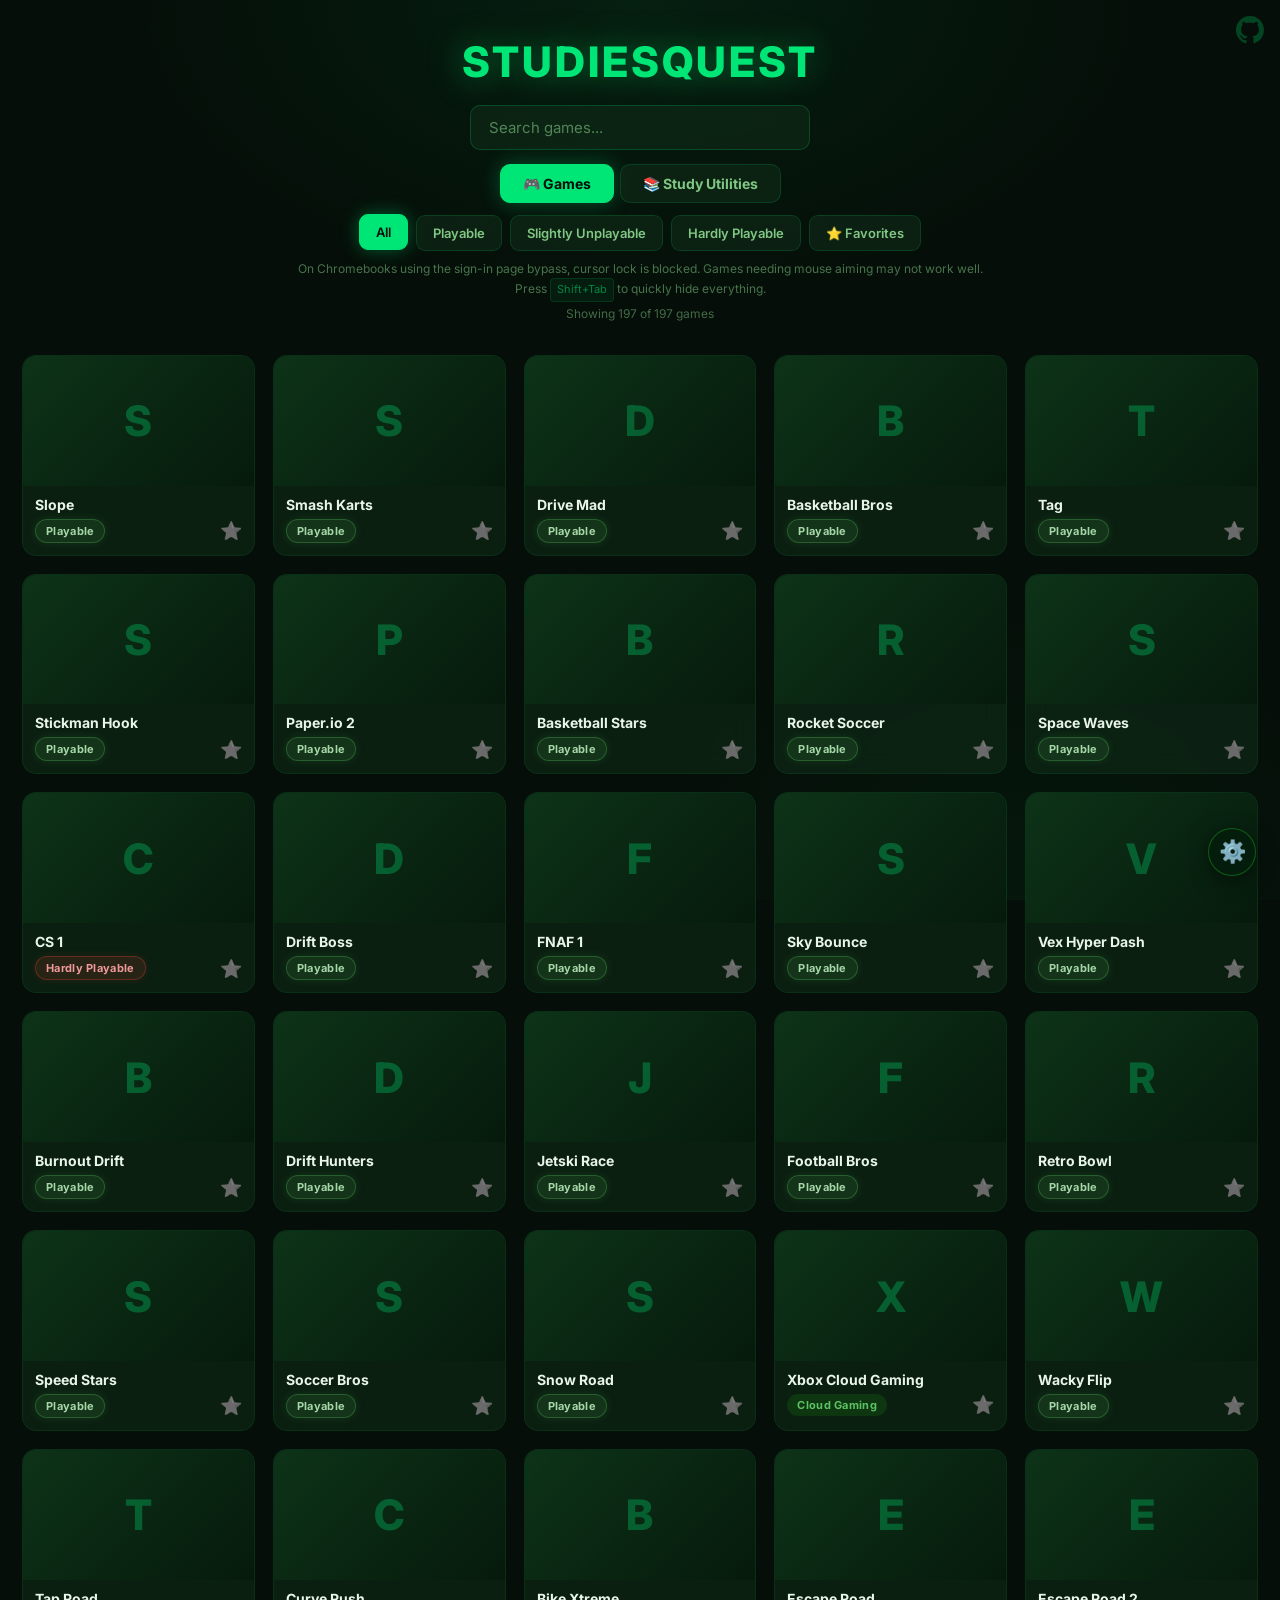
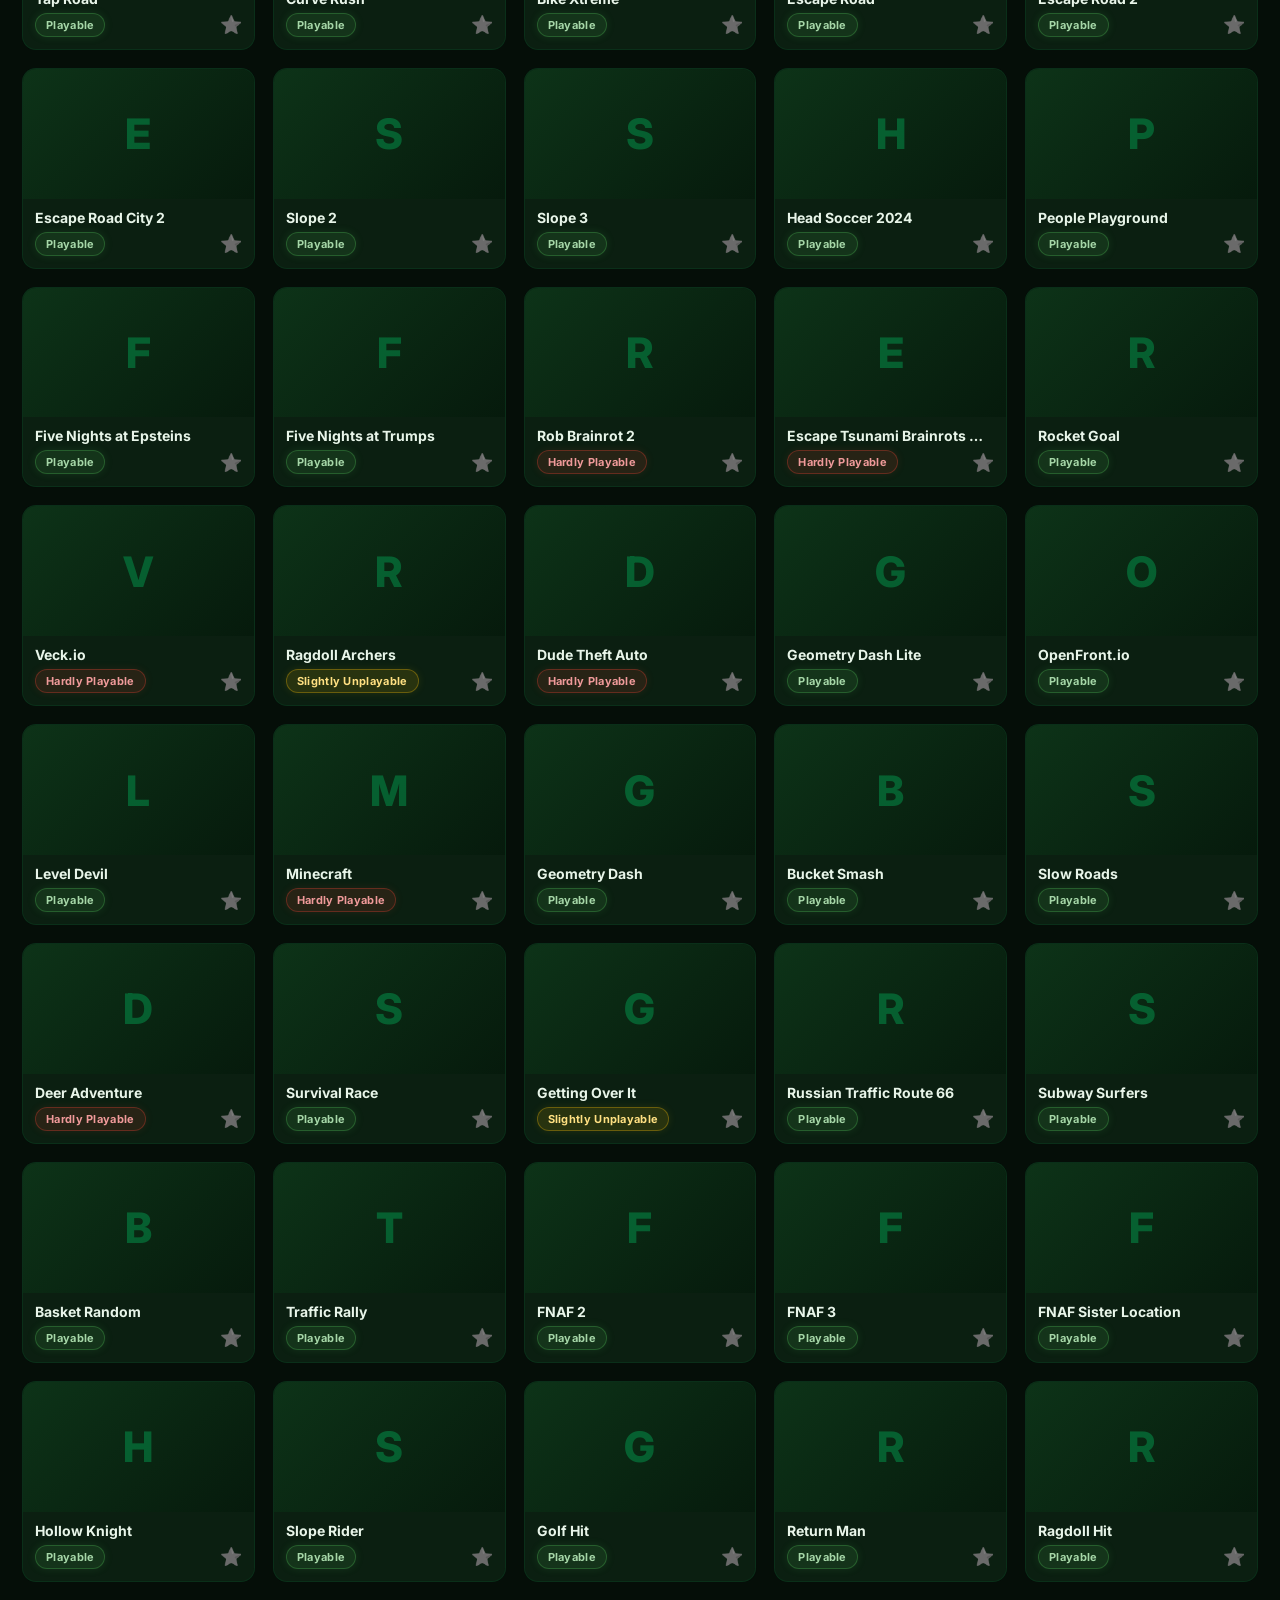
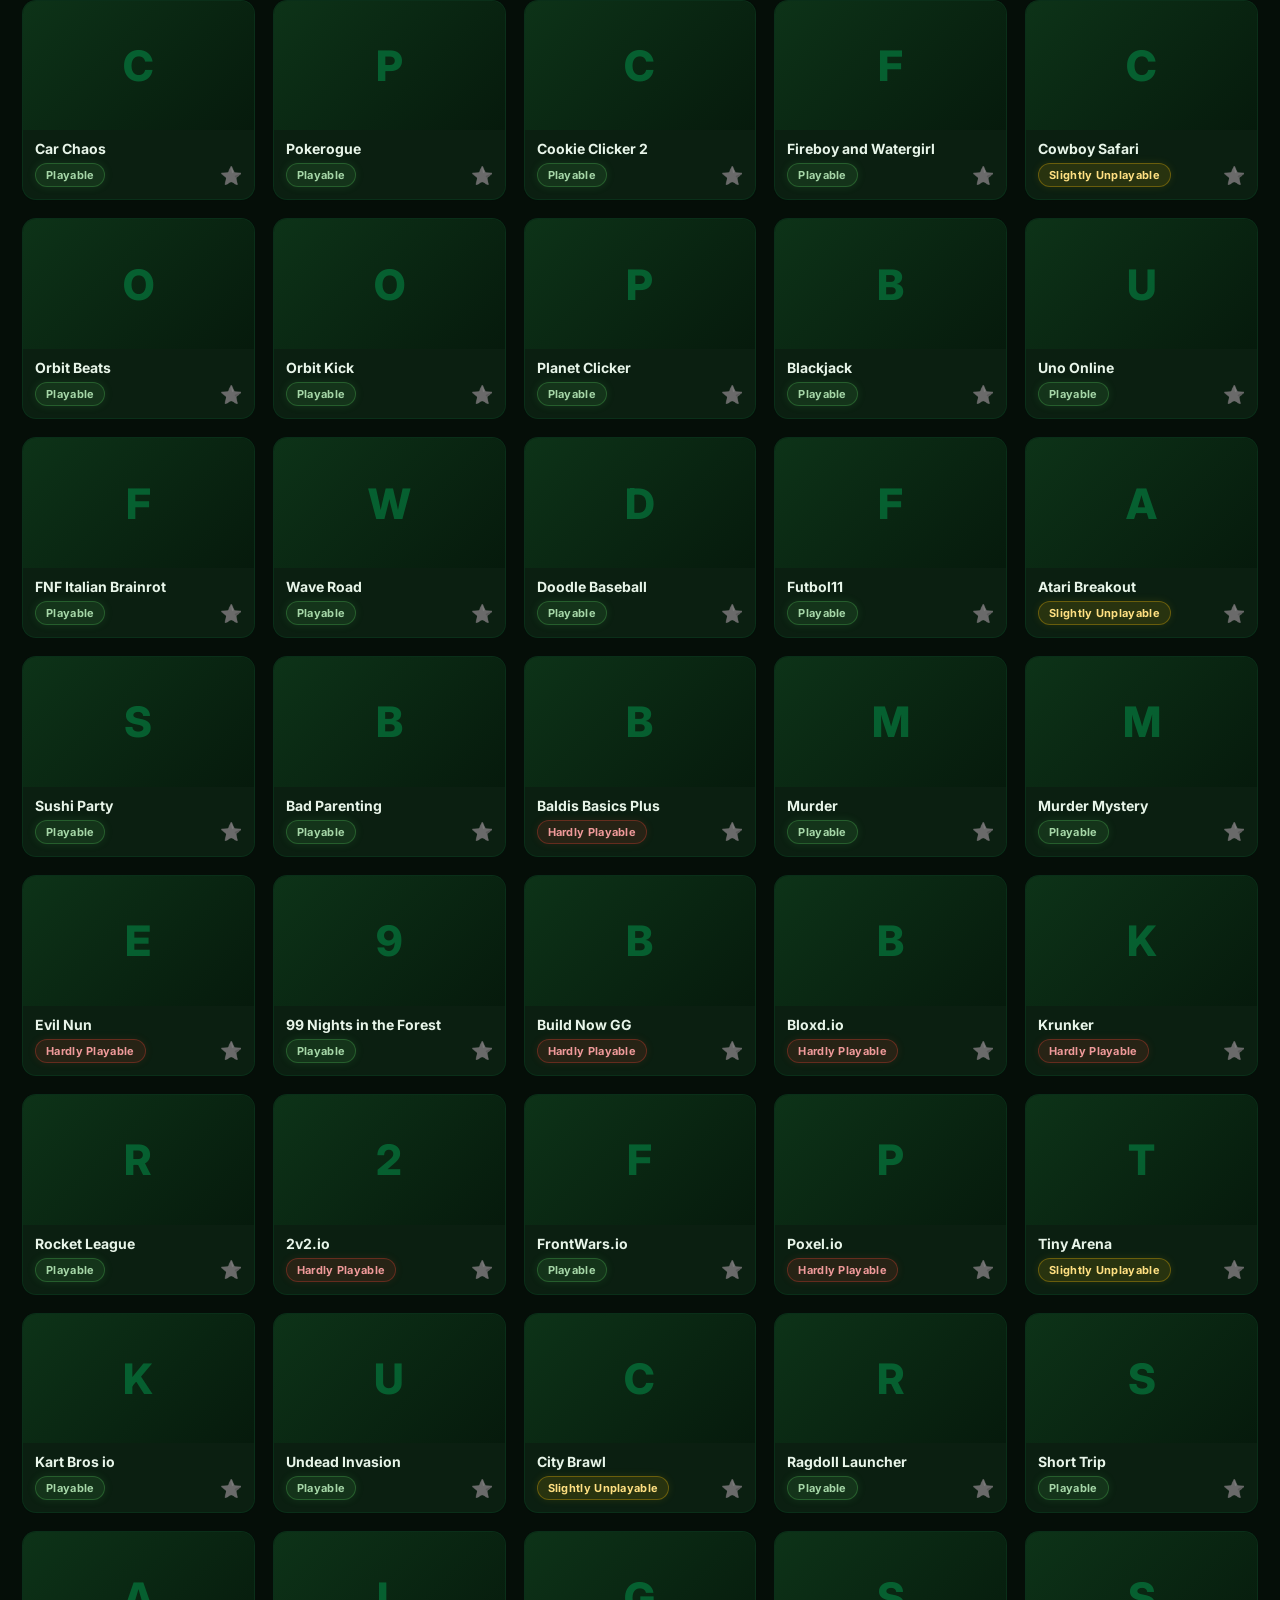
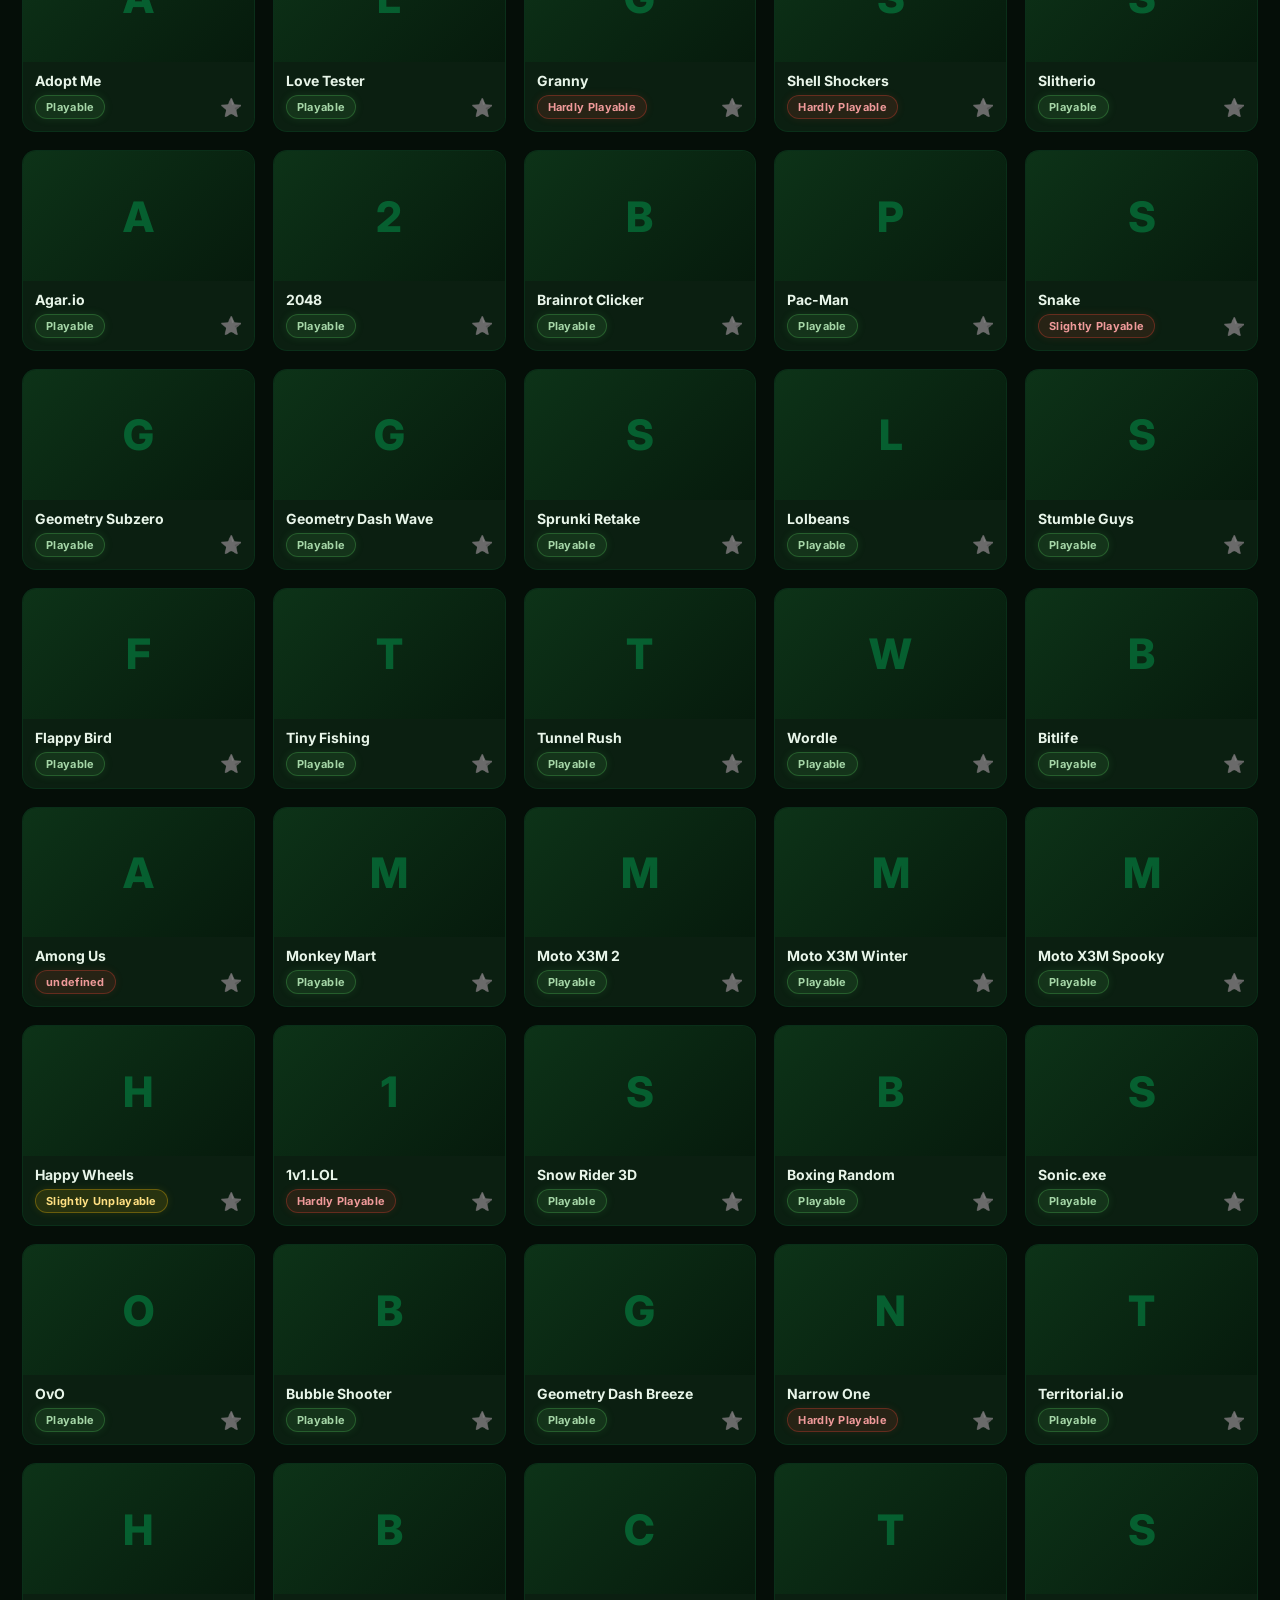
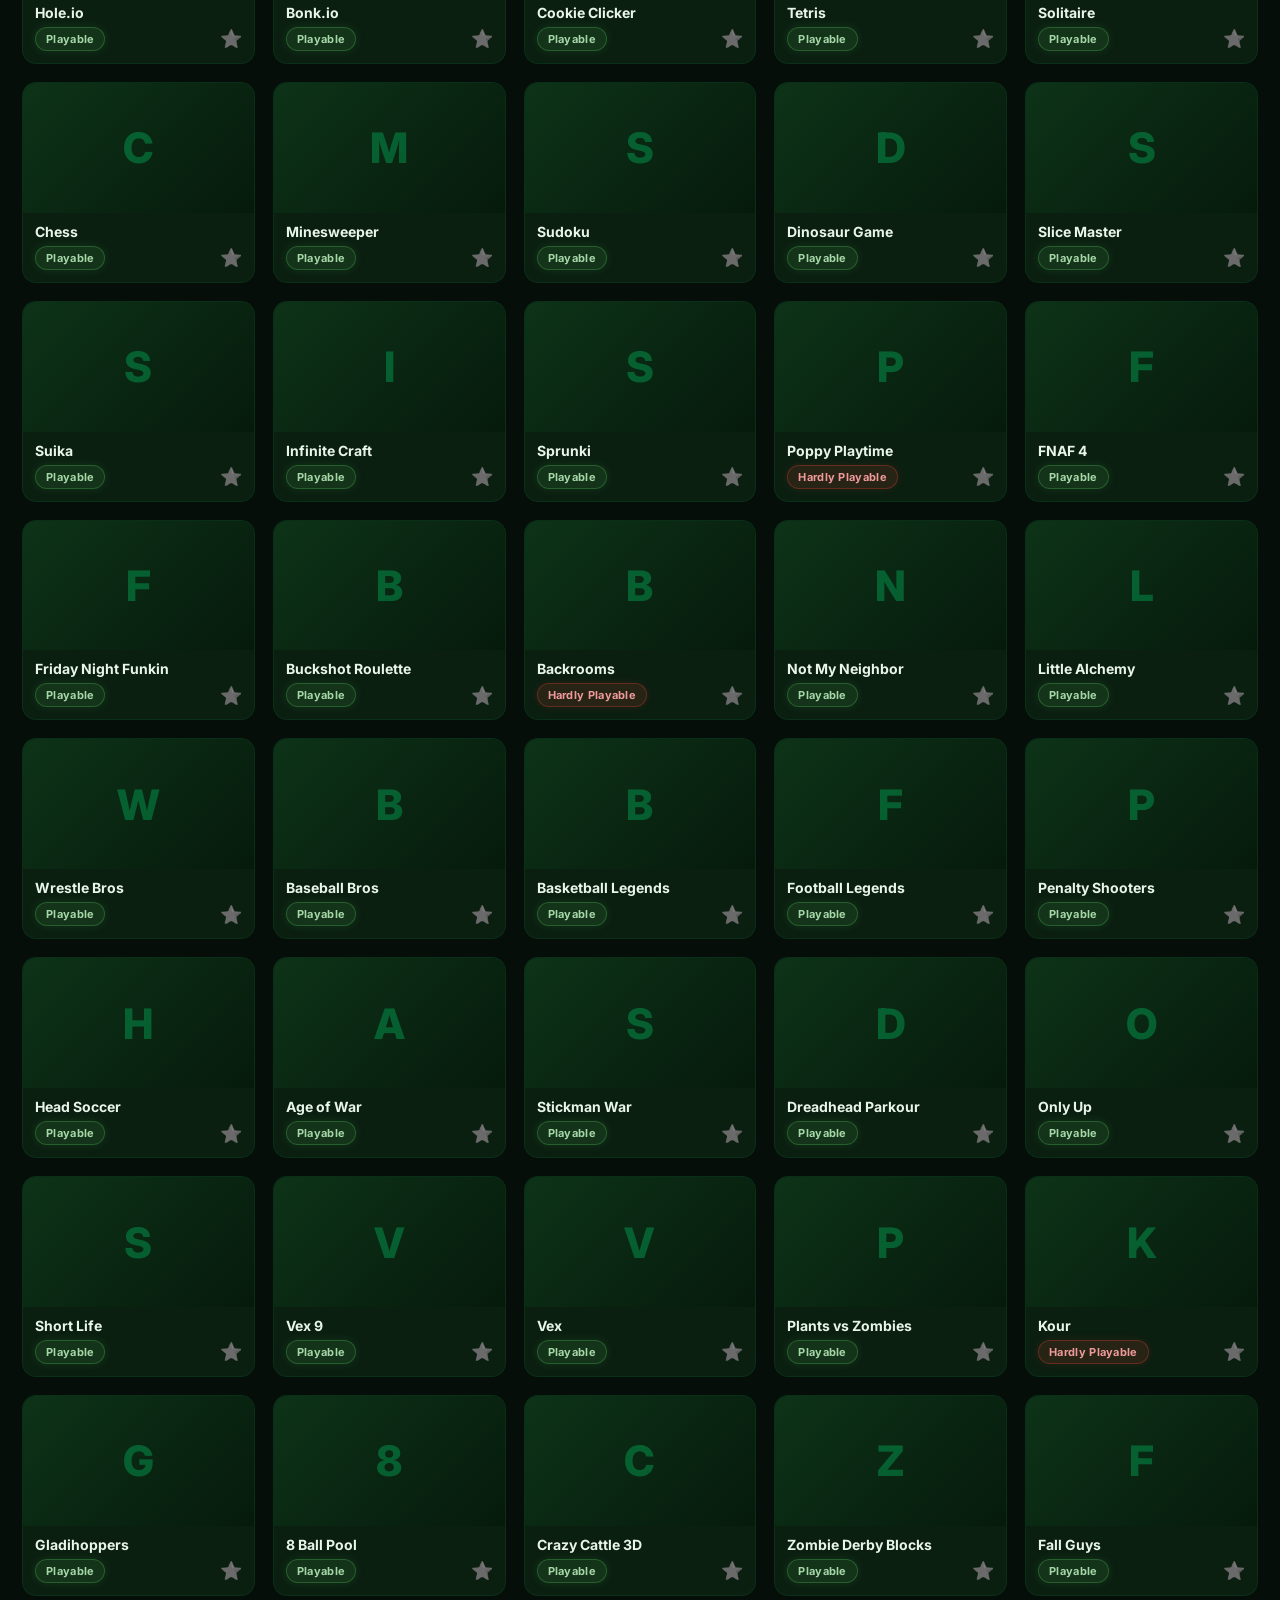
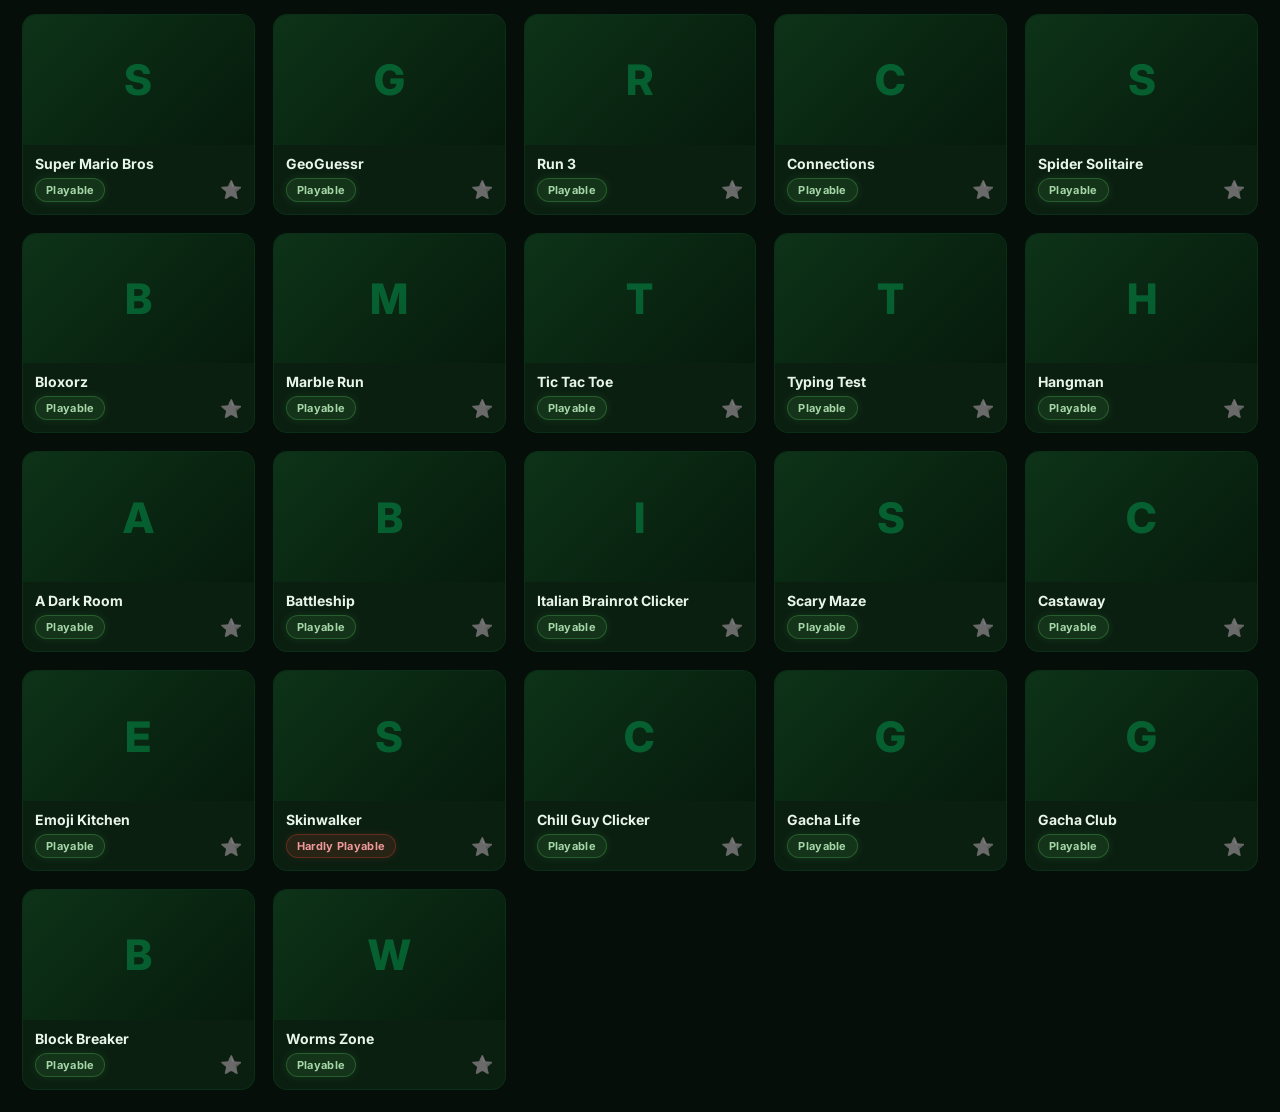
==== commit e1f74a99: "Update index.html" ====
--- a/index.html
+++ b/index.html
@@ -10,8 +10,7 @@
   <meta name="keywords"
     content="StudiesQuest, unblocked games, free games, chromebook games, play at school, HTML5 games, slope unblocked, FNAF games, study games">
 
-  <link rel="icon" href="output.jpg" type="image/jpeg">
-  <link rel="apple-touch-icon" href="output.jpg">
+  <link rel="icon" href="https://zapgames.io/cache/data/image/site/favicon.ico" type="image/x-icon">
 
   <meta property="og:title" content="StudiesQuest - Premium Unblocked Games">
   <meta property="og:description"
@@ -23,15 +22,25 @@
 <body>
 
 
-  <div class="ad-sidebar ad-left">
-    <button class="ad-close" onclick="this.parentElement.style.transform='translateX(-200%)'" title="Hide Ad">❮</button>
-    <iframe width="160" height="600" frameborder="0" scrolling="no" style="border:none;"
-      srcdoc="<html><body style='margin:0;padding:0;'><script type='text/javascript'>atOptions={'key':'b64296e2ea256965fa584c721f19f8c1','format':'iframe','height':600,'width':160,'params':{}};</script><script type='text/javascript' src='https://www.highperformanceformat.com/b64296e2ea256965fa584c721f19f8c1/invoke.js'></script></body></html>"></iframe>
-  </div>
-  <div class="ad-sidebar ad-right">
-    <button class="ad-close" onclick="this.parentElement.style.transform='translateX(200%)'" title="Hide Ad">❯</button>
-    <iframe width="160" height="600" frameborder="0" scrolling="no" style="border:none;"
-      srcdoc="<html><body style='margin:0;padding:0;'><script type='text/javascript'>atOptions={'key':'b64296e2ea256965fa584c721f19f8c1','format':'iframe','height':600,'width':160,'params':{}};</script><script type='text/javascript' src='https://www.highperformanceformat.com/b64296e2ea256965fa584c721f19f8c1/invoke.js'></script></body></html>"></iframe>
+  <div class="ad-sidebar ad-left" id="ad-left">
+    <button class="ad-close" onclick="this.parentElement.style.display='none'" title="Hide Ad">❮</button>
+    <div class="ad-content">
+      <!-- Adsterra 160x600 -->
+      <script type="text/javascript">
+        atOptions = { 'key': 'b64296e2ea256965fa584c721f19f8c1', 'format': 'iframe', 'height': 600, 'width': 160, 'params': {} };
+      </script>
+      <script type="text/javascript" src="https://www.highperformanceformat.com/b64296e2ea256965fa584c721f19f8c1/invoke.js"></script>
+    </div>
+  </div>
+  <div class="ad-sidebar ad-right" id="ad-right">
+    <button class="ad-close" onclick="this.parentElement.style.display='none'" title="Hide Ad">❯</button>
+    <div class="ad-content">
+      <!-- Adsterra 160x600 -->
+      <script type="text/javascript">
+        atOptions = { 'key': 'b64296e2ea256965fa584c721f19f8c1', 'format': 'iframe', 'height': 600, 'width': 160, 'params': {} };
+      </script>
+      <script type="text/javascript" src="https://www.highperformanceformat.com/b64296e2ea256965fa584c721f19f8c1/invoke.js"></script>
+    </div>
   </div>
 
 
@@ -132,9 +141,9 @@
       <div class="loading-brand">STUDIESQUEST</div>
       <div class="loading-text">Loading main game...</div>
     </div>
-    <button id="panic-trap-prev" tabindex="0" style="position:absolute; opacity:0; left:-9999px;"></button>
-    <iframe id="gameFrame" tabindex="0" allowfullscreen></iframe>
-    <button id="panic-trap-next" tabindex="0" style="position:absolute; opacity:0; left:-9999px;"></button>
+      <div id="panic-trap-prev" tabindex="0" style="position: absolute; top: 0; left: 0; width: 1px; height: 1px; opacity: 0;"></div>
+      <iframe id="gameFrame" allow="autoplay; fullscreen; cursor-lock"></iframe>
+      <div id="panic-trap-next" tabindex="0" style="position: absolute; bottom: 0; right: 0; width: 1px; height: 1px; opacity: 0;"></div>
   </div>
 
 
--- a/style.css
+++ b/style.css
@@ -712,21 +712,24 @@
 
 .panic-signin-guest {
   font-size: 14px;
-  color: #444746;
+  color: #5f6368;
+  margin-top: 40px;
+  margin-bottom: 30px;
   line-height: 1.5;
-  margin-bottom: 48px;
 }
 
 .panic-signin-guest a {
-  color: #0b57d0;
+  color: #1a73e8;
   text-decoration: none;
   font-weight: 500;
+  display: inline-block;
 }
 
 .panic-signin-bottom {
   display: flex;
   justify-content: space-between;
   align-items: center;
+  margin-top: 10px;
 }
 
 .panic-signin-create {
@@ -1188,13 +1191,13 @@
 #game-loading-overlay {
   position: absolute;
   top: 0; left: 0; right: 0; bottom: 0;
-  z-index: 99;
   background: linear-gradient(135deg, #0a0a1a 0%, #1a1a3e 50%, #0d0d2b 100%);
+  z-index: 100;
   display: flex;
   flex-direction: column;
-  align-items: center;
   justify-content: center;
-  gap: 18px;
+  align-items: center;
+  color: white;
   transition: opacity 0.5s ease;
 }
 #game-loading-overlay.hidden {
